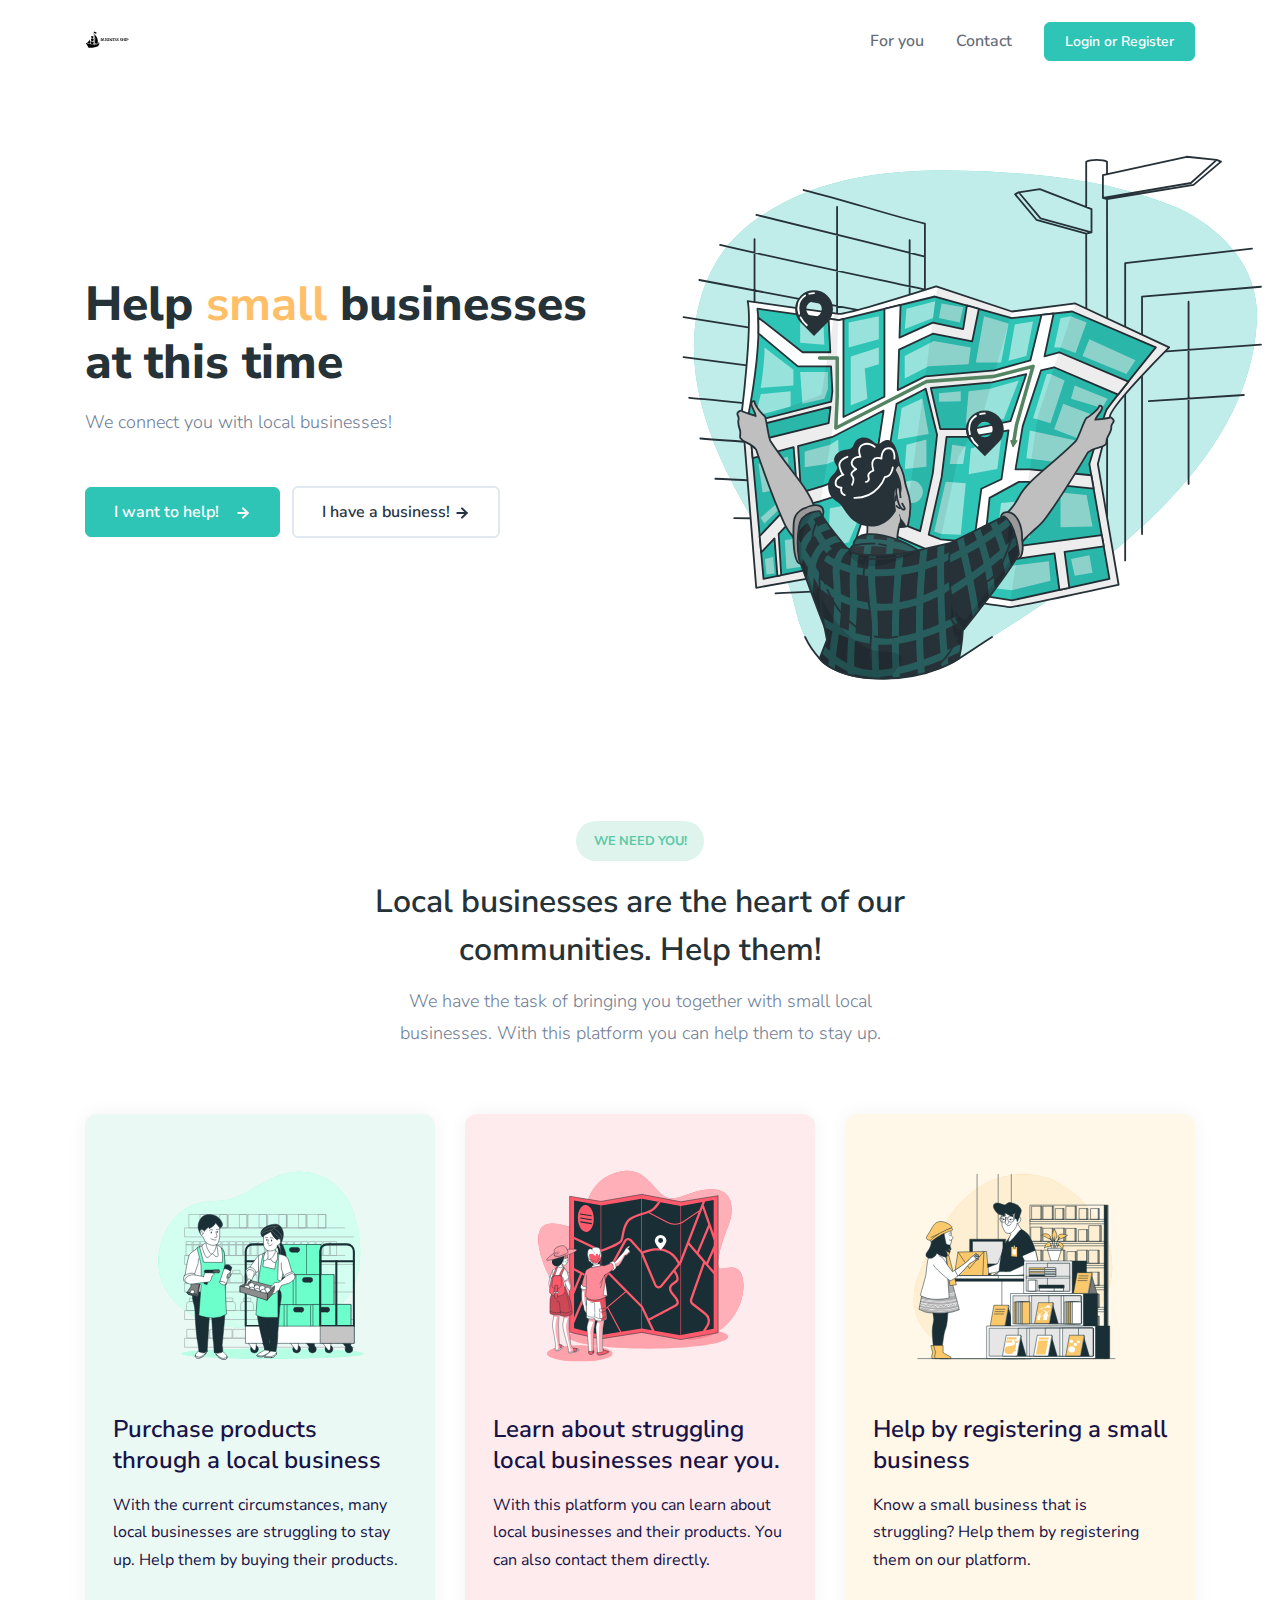
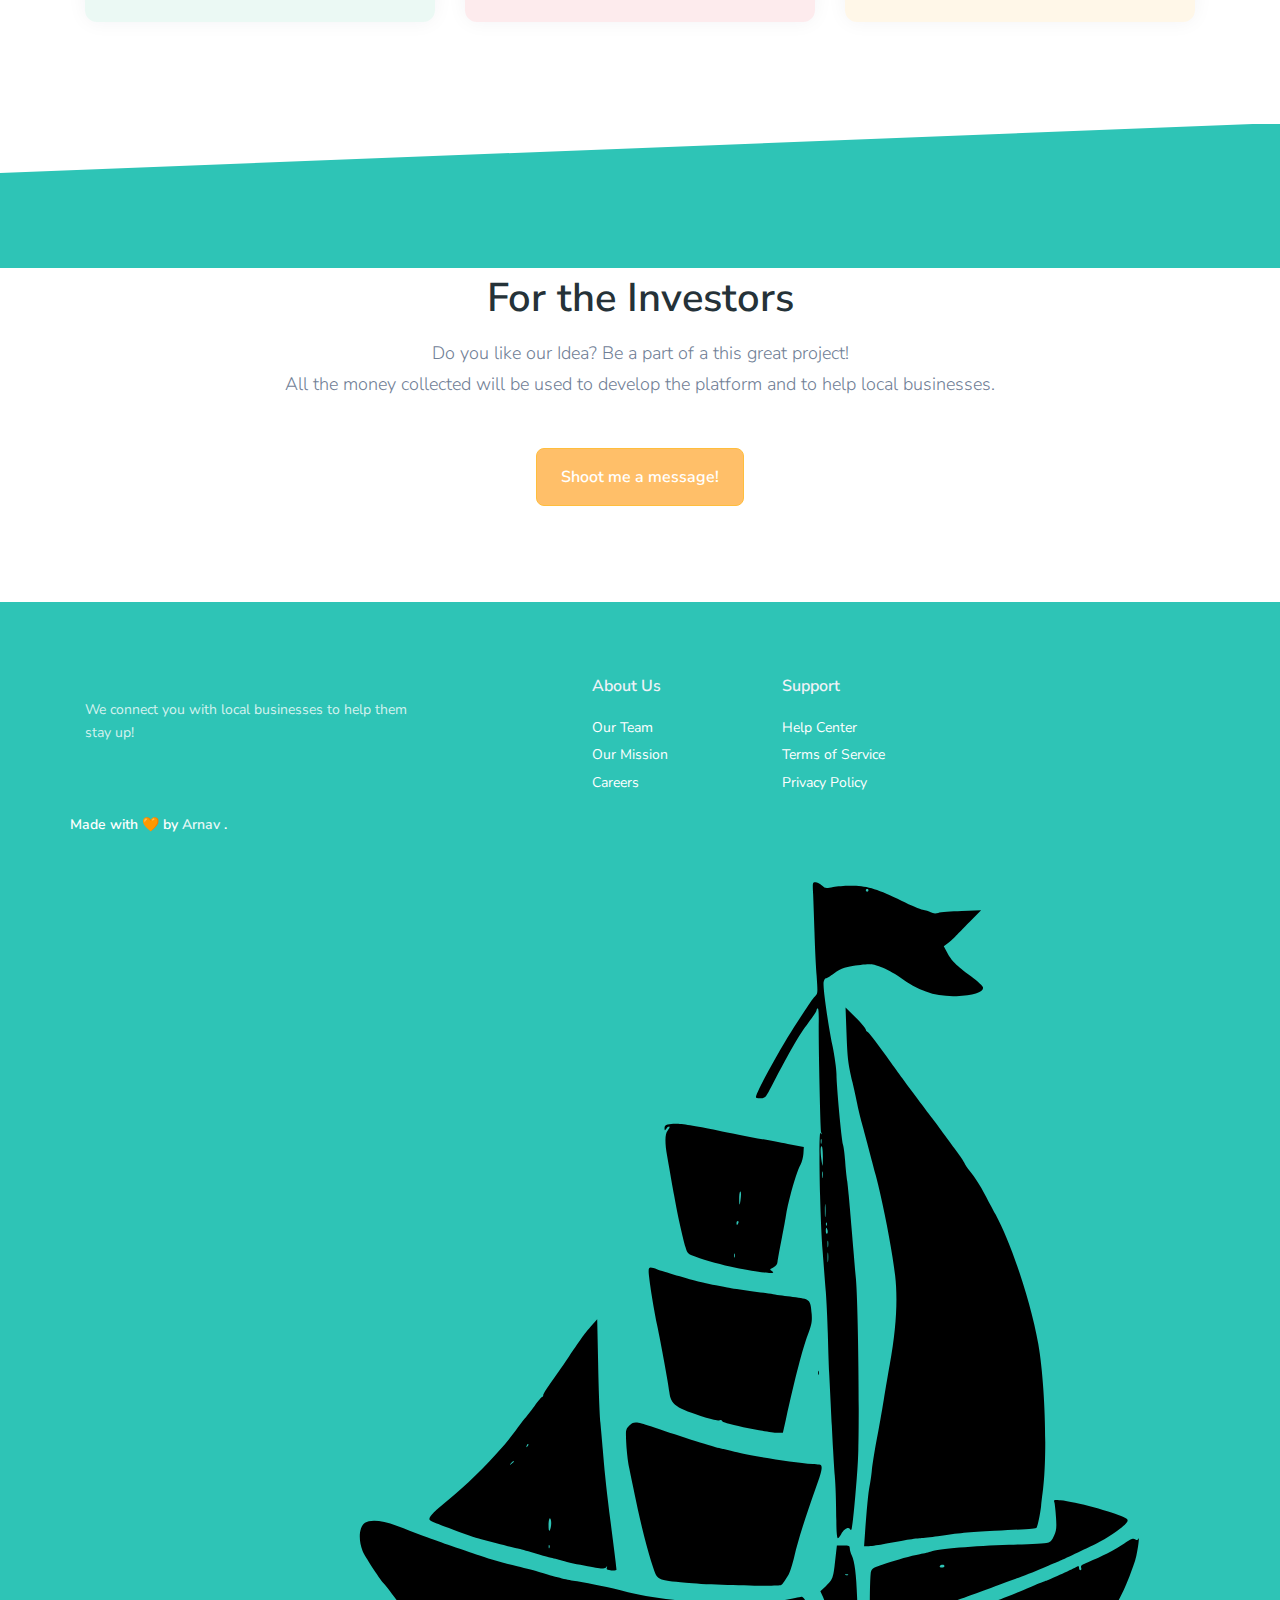
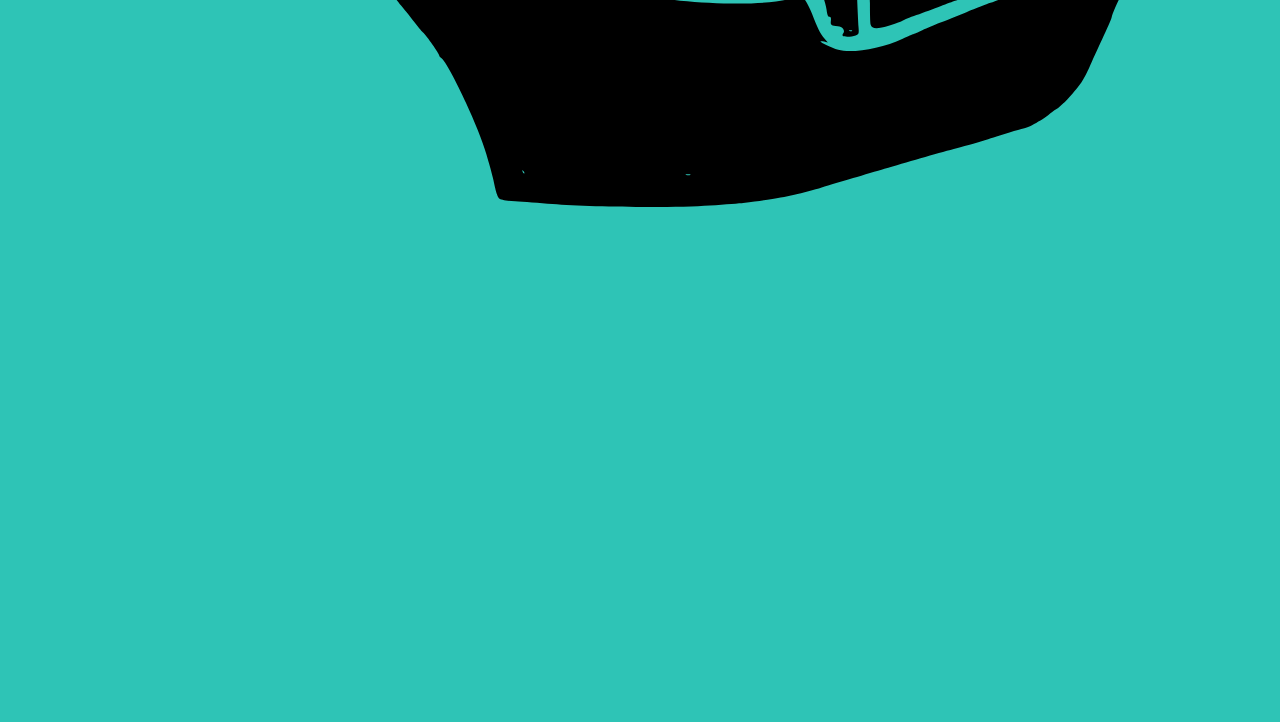
==== index.html @ 2a67b5a5 "added code" ====
<!DOCTYPE html>
<html lang="en">
  <head>
    <meta charset="utf-8">
    <meta name="viewport" content="width=device-width, initial-scale=1, shrink-to-fit=no">
    <title>Business Ship - Help Small businesses
    </title>
    <meta name="Description" content="Many businesses cannot open at the moment or have been affected in some way, but with your help we can help them to continue operating." />
    <!--   -->
    
    <link rel="stylesheet" href="assets/libs/@fortawesome/fontawesome-free/css/minify.css">
    <!-- CSS -->
    <link rel="stylesheet" href="assets/css/style.css" id="stylesheet">
    <style>
      @keyframes hidePreloader {
        0% {
          width: 100%;
          height: 100%;
        }
        100% {
          width: 0;
          height: 0;
        }
      }
      body>div.preloader {
        position: fixed;
        background: white;
        width: 100%;
        height: 100%;
        z-index: 1071;
        opacity: 0;
        transition: opacity .5s ease;
        overflow: hidden;
        pointer-events: none;
        display: flex;
        align-items: center;
        justify-content: center;
      }
      body:not(.loaded)>div.preloader {
        opacity: 1;
      }
      body:not(.loaded) {
        overflow: hidden;
      }
      body.loaded>div.preloader {
        animation: hidePreloader .5s linear .5s forwards;
      }
    </style>
    <script>
      window.addEventListener("load", function() {
        setTimeout(function() {
          document.querySelector('body').classList.add('loaded');
        }
                   , 300);
      }
                             );
    </script>
  </head>
  <body>
    <!-- Preloader -->
    <div class="preloader">
      <div class="spinner-border text-primary" role="status">
        <span class="sr-only">Loading...
        </span>
      </div>
    </div>
    <div class="modal fade" tabindex="-1" role="dialog" id="modal-cookies" data-backdrop="false" aria-labelledby="modal-cookies" aria-hidden="true">
      <div class="modal-dialog modal-dialog-aside left-4 right-4 bottom-4">
      </div>
    </div>
    <!-- Navbar -->
    <nav class="navbar navbar-expand-lg navbar-light bg-white">
      <div class="container">
        <!-- Brand -->
        <a class="navbar-brand" href="/">
          <img alt="Image placeholder" src="assets/img/brand/BusinessShip-nobg.svg" id="navbar-logo width="50000" height="60000"">
        </a>
        <!-- Toggler -->
        <button class="navbar-toggler" type="button" data-toggle="collapse" data-target="#navbarCollapse" aria-controls="navbarCollapse" aria-expanded="false" aria-label="Toggle navigation">
          <span class="navbar-toggler-icon">
          </span>
        </button>
        <!-- Collapse -->
        <div class="collapse navbar-collapse" id="navbarCollapse">
          <ul class="navbar-nav mt-4 mt-lg-0 ml-auto">
            <li class="nav-item ">
              
            </li>
            <li class="nav-item dropdown dropdown-animate" data-toggle="hover">
              <a class="nav-link" href="#" role="button" data-toggle="dropdown"
                 aria-haspopup="true" aria-expanded="false">For you
              </a>
              <div class="dropdown-menu dropdown-menu-single">
                <a href="#ajudar" class="dropdown-item">Client
                </a>
                <a href="register.html" class="dropdown-item">Entrepreneur
                </a>
                <div class="dropdown-divider">
                </div>
                <a href="mailto:arnvgl@pm.me" class="dropdown-item">Enterprises
                </a>
              </div>
            </li>
            <li class="nav-item ">
              <a class="nav-link" href="mailto:arnvgl@pm.me">Contact
              </a>
            </li>
          </ul>
          <!-- Button -->
          <a class="navbar-btn btn btn-sm btn-primary d-none d-lg-inline-block ml-3" href="register.html">
            Login or Register
          </a>
          <!-- Mobile button -->
          <div class="d-lg-none text-center">
            <a href="register.html" class="btn btn-block btn-sm btn-warning">Login or Register
            </a>
          </div>
        </div>
      </div>
    </nav>
    <!-- Main content -->
    <section class="slice-main py-main">
      <div class="container">
        <div class="row row-grid align-items-center">
          <div class="col-12 col-md-5 col-lg-6 order-md-2">
            <!-- Image -->
            <figure class="w-100">
              <img alt="Image placeholder" src="assets/img/svg/illustrations/main-illustration.svg" class="img-fluid mw-md-120">
            </figure>
          </div>
          <div class="col-12 col-md-7 col-lg-6 order-md-1 pr-md-5">
            <!-- Heading -->
            <h1 class="display-4 text-center text-md-left mb-3">Help <strong class="text-primary">small
            </strong> businesses at this time 
             
            </h1>
            <!-- Text -->
            <p class="lead text-center text-md-left text-muted">We connect you with local businesses!            </p>
            <!-- Buttons -->
            <div class="text-center text-md-left mt-5">
              <a href="#help" class="btn btn-primary btn-icon">
                <span class="btn-inner--text">I want to help!
                </span>
                <span class="btn-inner--icon">
                  <i data-feather="arrow-right">
                  </i>
                </span>
              </a>
              <a href="register.html" class="btn btn-neutral btn-icon d-none d-lg-inline-block">I have a business!
                <span class="btn-inner--icon">
                  <i data-feather="arrow-right">
                  </i>
                </span>
              </a>
            </div>
          </div>
        </div>
      </div>
    </section>
    <section class="slice slice-main pb-footer" id="ajuda">
      <section class="slice slice-lg pt-lg-inter pb-0 pb-lg-6">
        <div class="container">
          <!-- Title -->
          <!-- Section title -->
          <div class="row mb-5 justify-content-center text-center">
            <div class="col-lg-6">
              <span class="badge badge-soft-success badge-pill badge-lg">
                WE NEED YOU!
              </span>
              <h2 class=" mt-4">Local businesses are the heart of our communities. Help them!
              </h2>
              <div class="mt-2">
                <p class="lead lh-180">We have the task of bringing you together with small local businesses. With this platform you can help them to stay up.
                </p>
              </div>
            </div>
          </div>
          <!-- Card -->
          <div class="row mt-5">
            <div class="col-md-4">
              <div class="card border-0 bg-soft-danger">
                <div class="card-body pb-5">
                  <div class="pt-4 pb-5">
                    <img src="assets/img/svg/illustrations/explica1.svg" class="img-fluid img-center" style="height: 200px;" alt="Illustration" />
                  </div>
                  <h5 class="h4 lh-130 text-dark mb-3">Purchase products through a local business
                  </h5>
                  <p class="text-dark opacity-6 mb-0">With the current circumstances, many local businesses are struggling to stay up. Help them by buying their products.
                  </p>
                </div>
              </div>
            </div>
            <div class="col-md-4">
              <div class="card border-0 bg-soft-success">
                <div class="card-body pb-5">
                  <div class="pt-4 pb-5">
                    <img src="assets/img/svg/illustrations/explica2.svg" class="img-fluid img-center" style="height: 200px;" alt="Illustration" />
                  </div>
                  <h5 class="h4 lh-130 text-dark mb-3">Learn about struggling local businesses near you.
                  </h5>
                  <p class="text-dark opacity-6 mb-0">With this platform you can learn about local businesses and their products. You can also contact them directly.
                  </p>
                </div>
              </div>
            </div>
            <div class="col-md-4">
              <div class="card border-0 bg-soft-warning">
                <div class="card-body pb-5">
                  <div class="pt-4 pb-5">
                    <img src="assets/img/svg/illustrations/explica3.svg" class="img-fluid img-center" style="height: 200px;" alt="Illustration" />
                  </div>
                  <h5 class="h4 lh-130 text-dark mb-3">Help by registering a small business
                  </h5>
                  <p class="text-dark opacity-6 mb-0">Know a small business that is struggling? Help them by registering them on our platform.
                  </p>
                </div>
              </div>
            </div>
          </div>
        </div>
      </section>
      <section class="slice slice-lg bg-section-dark pt-5 pt-lg-8" id="ajudar">
        <!-- SVG separator -->
        <div class="shape-container shape-line shape-position-top shape-orientation-inverse">
          <svg width="2560px" height="100px" xmlns="http://www.w3.org/2000/svg" xmlns:xlink="http://www.w3.org/1999/xlink" preserveAspectRatio="none" x="0px" y="0px" viewBox="0 0 2560 100" style="enable-background:new 0 0 2560 100;" xml:space="preserve" class="">
            <polygon points="2560 0 2560 100 0 100">
            </polygon>
          </svg>
        </div>
        <!-- Container -->
        

      <section class="slice slice-cad">
        <div class="container text-center">
          <div class="row justify-content-center mt-4">
            <div class="col-lg-8">
              <!-- Title -->
              <h2 class="h1 strong-600">
                For the Investors
              </h2>
              <!-- Text -->
              <p class="lead text-muted">
                Do you like our Idea? Be a part of a this great project! 
                <br>All the money collected will be used to develop the platform and to help local businesses.
              </p>
              <!-- Buttons -->
              <div class="mt-5">
                <a href="mailto:arnvgl@pm.me" class="btn btn-lg btn-warning px-4">
                  Shoot me a message!
                </a>
              </div>
            </div>
          </div>
        </div>
      </section>
      <footer class="position-relative" id="footer-main">
        <div class="footer footer-dark bg-dark">
          <!-- SVG shape -->
          
          <!-- Footer -->
        <div class="container pt-4">
          <div class="row">
            <div class="col-lg-4 mb-5 mb-lg-0">
              <!-- Theme's logo -->
              
              <!-- Somos -->
              <p class="mt-4 text-sm opacity-8 pr-lg-4">We connect you with local businesses to help them stay up!
              </p>                     
            </div>
            <div class="col-lg-2 col-6 col-sm-4 ml-lg-auto mb-5 mb-lg-0">
              <h6 class="heading mb-3">About Us
              </h6>
              <ul class="list-unstyled">
                <li>
                  <a href="#">Our Team
                  </a>
                </li>
                <li>
                  <a href="#">Our Mission
                  </a>
                </li>
                <li>
                  <a href="mailto:arnvgl@pm.me">Careers
                  </a>
                </li>
              </ul>
            </div>
            <div class="col-lg-2 col-6 col-sm-4 mb-5 mb-lg-0">
              <h6 class="heading mb-3">Support
              </h6>
              <ul class="list-unstyled text-small">
                <li>
                  <a href="#">Help Center
                  </a>
                </li>
                <li>
                  <a href="#">Terms of Service
                  </a>
                </li>
                <li>
                  <a href="#">Privacy Policy
                  </a>
                </li>
              </ul>
          </div>
          <hr class="divider divider-fade divider-dark my-footer">
          <div class="row align-items-center justify-content-md-between pb-4">
            <div class="col-md-6">
              <div class="copyright text-sm font-weight-bold text-center text-md-left">
                Made with 🧡  by
                <a href="https://www.arnavgoel.xyz" class="font-weight-bold" target="_blank">Arnav
                </a>.

                <a href="register.html">
                  <img alt="Image placeholder" src="assets/img/brand/logo (1).svg" id="footer-logo">
                </a>
              </div>
            </div>
            
          </div>
        </div>
      </div>
    </footer>
      <!-- Core JS  -->
      <script src="assets/libs/jquery/dist/jquery.min.js">
      </script>
      <script src="assets/libs/bootstrap/dist/js/bootstrap.bundle.min.js">
      </script>
      <script src="assets/libs/svg-injector/dist/svg-injector.min.js">
      </script>
      <script src="assets/libs/feather-icons/dist/feather.min.js">
      </script>
      <!-- Quick JS -->
      <script src="assets/js/businessship.js">
      </script>
      <!-- Feather Icons -->
      <script>
        feather.replace({
          'width': '1em',
          'height': '1em'
        }
                       )
      </script>
 
      </body>
    </html>
---- assets/css/style.css ----
@charset "UTF-8";
@import "https://fonts.googleapis.com/css?family=Nunito+Sans:400,400i,600,700,800&display=swap";
:root{--blue:#008aff;--indigo:#6e00ff;--purple:#510fa8;--pink:#f074ad;--red:#f25767;--orange:#ffbe3d;--yellow:#ffc431;--green:#5cc9a7;--teal:#50b5ff;--cyan:#4bd6e5;--white:#fff;--gray:#718096;--gray-dark:#2d3748;--primary:#008aff;--secondary:#eff2f7;--success:#5cc9a7;--info:#50b5ff;--warning:#ffbe3d;--danger:#f25767;--light:#eff2f7;--dark:#171347;--neutral:#fff;--white:#fff;--breakpoint-xs:0;--breakpoint-sm:576px;--breakpoint-md:768px;--breakpoint-lg:992px;--breakpoint-xl:1200px;--font-family-sans-serif:-apple-system,BlinkMacSystemFont,'Segoe UI',Roboto,'Helvetica Neue',Arial,'Noto Sans',sans-serif,'Apple Color Emoji','Segoe UI Emoji','Segoe UI Symbol','Noto Color Emoji';--font-family-monospace:SFMono-Regular,Menlo,Monaco,Consolas,'Liberation Mono','Courier New',monospace}
*,::before,::after{box-sizing:border-box}
html{font-family:sans-serif;line-height:1.15;-webkit-text-size-adjust:100%;-webkit-tap-highlight-color:rgba(31,45,61,0)}
article,aside,figcaption,figure,footer,header,hgroup,main,nav,section{display:block}
body{font-family:'Nunito Sans',sans-serif;font-size:1rem;font-weight:400;line-height:1.7;margin:0;text-align:left;color:#718096;background-color:#fff}
[tabindex='-1']:focus:not(:focus-visible){outline:0!important}
hr{overflow:visible;box-sizing:content-box;height:0}
h1,h2,h3,h4,h5,h6{margin-top:0;margin-bottom:.66667rem}
p{margin-top:0;margin-bottom:1rem}
abbr[title],abbr[data-original-title]{cursor:help;text-decoration:underline;text-decoration:underline dotted;border-bottom:0;-webkit-text-decoration:underline dotted;-webkit-text-decoration-skip-ink:none;text-decoration-skip-ink:none}
address{font-style:normal;line-height:inherit;margin-bottom:1rem}
ol,ul,dl{margin-top:0;margin-bottom:1rem}
ol ol,ul ul,ol ul,ul ol{margin-bottom:0}
dt{font-weight:600}
dd{margin-bottom:.5rem;margin-left:0}
blockquote{margin:0 0 1rem}
b,strong{font-weight:700}
small{font-size:80%}
sub,sup{font-size:75%;line-height:0;position:relative;vertical-align:baseline}
sub{bottom:-.25em}
sup{top:-.5em}
a{text-decoration:none;color:#008aff;background-color:transparent}
a:hover{text-decoration:none;color:#0061b3}
a:not([href]){text-decoration:none;color:inherit}
a:not([href]):hover{text-decoration:none;color:inherit}
pre,code,kbd,samp{font-family:SFMono-Regular,Menlo,Monaco,Consolas,'Liberation Mono','Courier New',monospace;font-size:1em}
pre{overflow:auto;margin-top:0;margin-bottom:1rem}
figure{margin:0 0 1rem}
img{vertical-align:middle;border-style:none}
svg{overflow:hidden;vertical-align:middle}
table{border-collapse:collapse}
caption{padding-top:1rem;padding-bottom:1rem;caption-side:bottom;text-align:left;color:#718096}
th{text-align:inherit}
label{display:inline-block;margin-bottom:.5rem}
button{border-radius:0}
button:focus{outline:1px dotted;outline:5px auto -webkit-focus-ring-color}
input,button,select,optgroup,textarea{font-family:inherit;font-size:inherit;line-height:inherit;margin:0}
button,input{overflow:visible}
button,select{text-transform:none}
select{word-wrap:normal}
button,[type='button'],[type='reset'],[type='submit']{-webkit-appearance:button}
button:not(:disabled),[type='button']:not(:disabled),[type='reset']:not(:disabled),[type='submit']:not(:disabled){cursor:pointer}
button::-moz-focus-inner,[type='button']::-moz-focus-inner,[type='reset']::-moz-focus-inner,[type='submit']::-moz-focus-inner{padding:0;border-style:none}
input[type='radio'],input[type='checkbox']{box-sizing:border-box;padding:0}
input[type='date'],input[type='time'],input[type='datetime-local'],input[type='month']{-webkit-appearance:listbox}
textarea{overflow:auto;resize:vertical}
fieldset{min-width:0;margin:0;padding:0;border:0}
legend{font-size:1.5rem;line-height:inherit;display:block;width:100%;max-width:100%;margin-bottom:.5rem;padding:0;white-space:normal;color:inherit}
@media (max-width: 1200px) {
legend{font-size:calc(1.275rem + .3vw)}
}
progress{vertical-align:baseline}
[type='number']::-webkit-inner-spin-button,[type='number']::-webkit-outer-spin-button{height:auto}
[type='search']{outline-offset:-2px;-webkit-appearance:none}
[type='search']::-webkit-search-decoration{-webkit-appearance:none}
::-webkit-file-upload-button{font:inherit;-webkit-appearance:button}
output{display:inline-block}
summary{display:list-item;cursor:pointer}
template{display:none}
[hidden]{display:none!important}
h1,h2,h3,h4,h5,h6,.h1,.h2,.h3,.h4,.h5,.h6{font-family:inherit;font-weight:600;line-height:1.5;margin-bottom:.66667rem;color:#253238}
h1,.h1{font-size:2.5rem}
@media (max-width: 1200px) {
h1,.h1{font-size:calc(1.375rem + 1.5vw)}
}
h2,.h2{font-size:2rem}
@media (max-width: 1200px) {
h2,.h2{font-size:calc(1.325rem + .9vw)}
}
h3,.h3{font-size:1.75rem}
@media (max-width: 1200px) {
h3,.h3{font-size:calc(1.3rem + .6vw)}
}
h4,.h4{font-size:1.5rem}
@media (max-width: 1200px) {
h4,.h4{font-size:calc(1.275rem + .3vw)}
}
h5,.h5{font-size:1.25rem}
h6,.h6{font-size:1rem}
.lead{font-size:1.125rem;font-weight:300}
.display-1{font-size:6rem;font-weight:700;line-height:1.3}
@media (max-width: 1200px) {
.display-1{font-size:calc(1.725rem + 5.7vw)}
}
.display-2{font-size:5rem;font-weight:700;line-height:1.3}
@media (max-width: 1200px) {
.display-2{font-size:calc(1.625rem + 4.5vw)}
}
.display-3{font-size:4rem;font-weight:700;line-height:1.3}
@media (max-width: 1200px) {
.display-3{font-size:calc(1.525rem + 3.3vw)}
}
.display-4{font-size:3rem;font-weight:800;line-height:1.2}
@media (max-width: 1200px) {
.display-4{font-size:calc(1.425rem + 2.1vw)}
}
hr{margin-top:2rem;margin-bottom:2rem;border:0;border-top:1px solid #e2e8f0}
small,.small{font-size:80%;font-weight:400}
mark,.mark{padding:.2em;background-color:#fcf8e3}
.list-unstyled{padding-left:0;list-style:none}
.list-inline{padding-left:0;list-style:none}
.list-inline-item{display:inline-block}
.list-inline-item:not(:last-child){margin-right:.5rem}
.initialism{font-size:90%;text-transform:uppercase}
.blockquote{font-size:1.25rem;margin-bottom:1rem}
.blockquote-footer{font-size:80%;display:block;color:#718096}
.blockquote-footer::before{content:'\2014\00A0'}
.img-fluid{max-width:100%;height:auto}
.img-fluid-rounded-shadow{width:250px;height:250px}
.img-thumbnail{max-width:100%;height:auto;padding:.25rem;border:1px solid #e2e8f0;border-radius:.375rem;background-color:#fff;box-shadow:0 1px 2px rgba(31,45,61,.075)}
.figure{display:inline-block}
.figure-img{line-height:1;margin-bottom:.5rem}
.figure-caption{font-size:90%;color:#718096}
code{font-size:87.5%;word-wrap:break-word;color:#f074ad}
a > code{color:inherit}
kbd{font-size:87.5%;padding:.2rem .4rem;color:#fff;border-radius:.2rem;background-color:#273444;box-shadow:inset 0 -.1rem 0 rgba(31,45,61,.25)}
kbd kbd{font-size:100%;font-weight:600;padding:0;box-shadow:none}
pre{font-size:87.5%;display:block;color:#273444}
pre code{font-size:inherit;word-break:normal;color:inherit}
.pre-scrollable{overflow-y:scroll;max-height:340px}
.container{width:100%;margin-right:auto;margin-left:auto;padding-right:15px;padding-left:15px}
@media (min-width: 576px) {
.container{max-width:540px}
}
@media (min-width: 768px) {
.container{max-width:720px}
}
@media (min-width: 992px) {
.container{max-width:960px}
}
@media (min-width: 1200px) {
.container{max-width:1140px}
}
.container-fluid,.container-sm,.container-md,.container-lg,.container-xl{width:100%;margin-right:auto;margin-left:auto;padding-right:15px;padding-left:15px}
@media (min-width: 576px) {
.container,.container-sm{max-width:540px}
}
@media (min-width: 768px) {
.container,.container-sm,.container-md{max-width:720px}
}
@media (min-width: 992px) {
.container,.container-sm,.container-md,.container-lg{max-width:960px}
}
@media (min-width: 1200px) {
.container,.container-sm,.container-md,.container-lg,.container-xl{max-width:1140px}
}
.row{display:flex;margin-right:-15px;margin-left:-15px;flex-wrap:wrap}
.no-gutters{margin-right:0;margin-left:0}
.no-gutters > .col,.no-gutters > [class*='col-']{padding-right:0;padding-left:0}
.col-1,.col-2,.col-3,.col-4,.col-5,.col-6,.col-7,.col-8,.col-9,.col-10,.col-11,.col-12,.col,.col-auto,.col-sm-1,.col-sm-2,.col-sm-3,.col-sm-4,.col-sm-5,.col-sm-6,.col-sm-7,.col-sm-8,.col-sm-9,.col-sm-10,.col-sm-11,.col-sm-12,.col-sm,.col-sm-auto,.col-md-1,.col-md-2,.col-md-3,.col-md-4,.col-md-5,.col-md-6,.col-md-7,.col-md-8,.col-md-9,.col-md-10,.col-md-11,.col-md-12,.col-md,.col-md-auto,.col-lg-1,.col-lg-2,.col-lg-3,.col-lg-4,.col-lg-5,.col-lg-6,.col-lg-7,.col-lg-8,.col-lg-9,.col-lg-10,.col-lg-11,.col-lg-12,.col-lg,.col-lg-auto,.col-xl-1,.col-xl-2,.col-xl-3,.col-xl-4,.col-xl-5,.col-xl-6,.col-xl-7,.col-xl-8,.col-xl-9,.col-xl-10,.col-xl-11,.col-xl-12,.col-xl,.col-xl-auto{position:relative;width:100%;padding-right:15px;padding-left:15px}
.col{max-width:100%;flex-basis:0;flex-grow:1}
.row-cols-1 > *{max-width:100%;flex:0 0 100%}
.row-cols-2 > *{max-width:50%;flex:0 0 50%}
.row-cols-3 > *{max-width:33.33333%;flex:0 0 33.33333%}
.row-cols-4 > *{max-width:25%;flex:0 0 25%}
.row-cols-5 > *{max-width:20%;flex:0 0 20%}
.row-cols-6 > *{max-width:16.66667%;flex:0 0 16.66667%}
.col-auto{width:auto;max-width:100%;flex:0 0 auto}
.col-1{max-width:8.33333%;flex:0 0 8.33333%}
.col-2{max-width:16.66667%;flex:0 0 16.66667%}
.col-3{max-width:25%;flex:0 0 25%}
.col-4{max-width:33.33333%;flex:0 0 33.33333%}
.col-5{max-width:41.66667%;flex:0 0 41.66667%}
.col-6{max-width:50%;flex:0 0 50%}
.col-7{max-width:58.33333%;flex:0 0 58.33333%}
.col-8{max-width:66.66667%;flex:0 0 66.66667%}
.col-9{max-width:75%;flex:0 0 75%}
.col-10{max-width:83.33333%;flex:0 0 83.33333%}
.col-11{max-width:91.66667%;flex:0 0 91.66667%}
.col-12{max-width:100%;flex:0 0 100%}
.order-first{order:-1}
.order-last{order:13}
.order-0{order:0}
.order-1{order:1}
.order-2{order:2}
.order-3{order:3}
.order-4{order:4}
.order-5{order:5}
.order-6{order:6}
.order-7{order:7}
.order-8{order:8}
.order-9{order:9}
.order-10{order:10}
.order-11{order:11}
.order-12{order:12}
.offset-1{margin-left:8.33333%}
.offset-2{margin-left:16.66667%}
.offset-3{margin-left:25%}
.offset-4{margin-left:33.33333%}
.offset-5{margin-left:41.66667%}
.offset-6{margin-left:50%}
.offset-7{margin-left:58.33333%}
.offset-8{margin-left:66.66667%}
.offset-9{margin-left:75%}
.offset-10{margin-left:83.33333%}
.offset-11{margin-left:91.66667%}
@media (min-width: 576px) {
.col-sm{max-width:100%;flex-basis:0;flex-grow:1}
.row-cols-sm-1 > *{max-width:100%;flex:0 0 100%}
.row-cols-sm-2 > *{max-width:50%;flex:0 0 50%}
.row-cols-sm-3 > *{max-width:33.33333%;flex:0 0 33.33333%}
.row-cols-sm-4 > *{max-width:25%;flex:0 0 25%}
.row-cols-sm-5 > *{max-width:20%;flex:0 0 20%}
.row-cols-sm-6 > *{max-width:16.66667%;flex:0 0 16.66667%}
.col-sm-auto{width:auto;max-width:100%;flex:0 0 auto}
.col-sm-1{max-width:8.33333%;flex:0 0 8.33333%}
.col-sm-2{max-width:16.66667%;flex:0 0 16.66667%}
.col-sm-3{max-width:25%;flex:0 0 25%}
.col-sm-4{max-width:33.33333%;flex:0 0 33.33333%}
.col-sm-5{max-width:41.66667%;flex:0 0 41.66667%}
.col-sm-6{max-width:50%;flex:0 0 50%}
.col-sm-7{max-width:58.33333%;flex:0 0 58.33333%}
.col-sm-8{max-width:66.66667%;flex:0 0 66.66667%}
.col-sm-9{max-width:75%;flex:0 0 75%}
.col-sm-10{max-width:83.33333%;flex:0 0 83.33333%}
.col-sm-11{max-width:91.66667%;flex:0 0 91.66667%}
.col-sm-12{max-width:100%;flex:0 0 100%}
.order-sm-first{order:-1}
.order-sm-last{order:13}
.order-sm-0{order:0}
.order-sm-1{order:1}
.order-sm-2{order:2}
.order-sm-3{order:3}
.order-sm-4{order:4}
.order-sm-5{order:5}
.order-sm-6{order:6}
.order-sm-7{order:7}
.order-sm-8{order:8}
.order-sm-9{order:9}
.order-sm-10{order:10}
.order-sm-11{order:11}
.order-sm-12{order:12}
.offset-sm-0{margin-left:0}
.offset-sm-1{margin-left:8.33333%}
.offset-sm-2{margin-left:16.66667%}
.offset-sm-3{margin-left:25%}
.offset-sm-4{margin-left:33.33333%}
.offset-sm-5{margin-left:41.66667%}
.offset-sm-6{margin-left:50%}
.offset-sm-7{margin-left:58.33333%}
.offset-sm-8{margin-left:66.66667%}
.offset-sm-9{margin-left:75%}
.offset-sm-10{margin-left:83.33333%}
.offset-sm-11{margin-left:91.66667%}
}
@media (min-width: 768px) {
.col-md{max-width:100%;flex-basis:0;flex-grow:1}
.row-cols-md-1 > *{max-width:100%;flex:0 0 100%}
.row-cols-md-2 > *{max-width:50%;flex:0 0 50%}
.row-cols-md-3 > *{max-width:33.33333%;flex:0 0 33.33333%}
.row-cols-md-4 > *{max-width:25%;flex:0 0 25%}
.row-cols-md-5 > *{max-width:20%;flex:0 0 20%}
.row-cols-md-6 > *{max-width:16.66667%;flex:0 0 16.66667%}
.col-md-auto{width:auto;max-width:100%;flex:0 0 auto}
.col-md-1{max-width:8.33333%;flex:0 0 8.33333%}
.col-md-2{max-width:16.66667%;flex:0 0 16.66667%}
.col-md-3{max-width:25%;flex:0 0 25%}
.col-md-4{max-width:33.33333%;flex:0 0 33.33333%}
.col-md-5{max-width:41.66667%;flex:0 0 41.66667%}
.col-md-6{max-width:50%;flex:0 0 50%}
.col-md-7{max-width:58.33333%;flex:0 0 58.33333%}
.col-md-8{max-width:66.66667%;flex:0 0 66.66667%}
.col-md-9{max-width:75%;flex:0 0 75%}
.col-md-10{max-width:83.33333%;flex:0 0 83.33333%}
.col-md-11{max-width:91.66667%;flex:0 0 91.66667%}
.col-md-12{max-width:100%;flex:0 0 100%}
.order-md-first{order:-1}
.order-md-last{order:13}
.order-md-0{order:0}
.order-md-1{order:1}
.order-md-2{order:2}
.order-md-3{order:3}
.order-md-4{order:4}
.order-md-5{order:5}
.order-md-6{order:6}
.order-md-7{order:7}
.order-md-8{order:8}
.order-md-9{order:9}
.order-md-10{order:10}
.order-md-11{order:11}
.order-md-12{order:12}
.offset-md-0{margin-left:0}
.offset-md-1{margin-left:8.33333%}
.offset-md-2{margin-left:16.66667%}
.offset-md-3{margin-left:25%}
.offset-md-4{margin-left:33.33333%}
.offset-md-5{margin-left:41.66667%}
.offset-md-6{margin-left:50%}
.offset-md-7{margin-left:58.33333%}
.offset-md-8{margin-left:66.66667%}
.offset-md-9{margin-left:75%}
.offset-md-10{margin-left:83.33333%}
.offset-md-11{margin-left:91.66667%}
}
@media (min-width: 992px) {
.col-lg{max-width:100%;flex-basis:0;flex-grow:1}
.row-cols-lg-1 > *{max-width:100%;flex:0 0 100%}
.row-cols-lg-2 > *{max-width:50%;flex:0 0 50%}
.row-cols-lg-3 > *{max-width:33.33333%;flex:0 0 33.33333%}
.row-cols-lg-4 > *{max-width:25%;flex:0 0 25%}
.row-cols-lg-5 > *{max-width:20%;flex:0 0 20%}
.row-cols-lg-6 > *{max-width:16.66667%;flex:0 0 16.66667%}
.col-lg-auto{width:auto;max-width:100%;flex:0 0 auto}
.col-lg-1{max-width:8.33333%;flex:0 0 8.33333%}
.col-lg-2{max-width:16.66667%;flex:0 0 16.66667%}
.col-lg-3{max-width:25%;flex:0 0 25%}
.col-lg-4{max-width:33.33333%;flex:0 0 33.33333%}
.col-lg-5{max-width:41.66667%;flex:0 0 41.66667%}
.col-lg-6{max-width:50%;flex:0 0 50%}
.col-lg-7{max-width:58.33333%;flex:0 0 58.33333%}
.col-lg-8{max-width:66.66667%;flex:0 0 66.66667%}
.col-lg-9{max-width:75%;flex:0 0 75%}
.col-lg-10{max-width:83.33333%;flex:0 0 83.33333%}
.col-lg-11{max-width:91.66667%;flex:0 0 91.66667%}
.col-lg-12{max-width:100%;flex:0 0 100%}
.order-lg-first{order:-1}
.order-lg-last{order:13}
.order-lg-0{order:0}
.order-lg-1{order:1}
.order-lg-2{order:2}
.order-lg-3{order:3}
.order-lg-4{order:4}
.order-lg-5{order:5}
.order-lg-6{order:6}
.order-lg-7{order:7}
.order-lg-8{order:8}
.order-lg-9{order:9}
.order-lg-10{order:10}
.order-lg-11{order:11}
.order-lg-12{order:12}
.offset-lg-0{margin-left:0}
.offset-lg-1{margin-left:8.33333%}
.offset-lg-2{margin-left:16.66667%}
.offset-lg-3{margin-left:25%}
.offset-lg-4{margin-left:33.33333%}
.offset-lg-5{margin-left:41.66667%}
.offset-lg-6{margin-left:50%}
.offset-lg-7{margin-left:58.33333%}
.offset-lg-8{margin-left:66.66667%}
.offset-lg-9{margin-left:75%}
.offset-lg-10{margin-left:83.33333%}
.offset-lg-11{margin-left:91.66667%}
}
@media (min-width: 1200px) {
.col-xl{max-width:100%;flex-basis:0;flex-grow:1}
.row-cols-xl-1 > *{max-width:100%;flex:0 0 100%}
.row-cols-xl-2 > *{max-width:50%;flex:0 0 50%}
.row-cols-xl-3 > *{max-width:33.33333%;flex:0 0 33.33333%}
.row-cols-xl-4 > *{max-width:25%;flex:0 0 25%}
.row-cols-xl-5 > *{max-width:20%;flex:0 0 20%}
.row-cols-xl-6 > *{max-width:16.66667%;flex:0 0 16.66667%}
.col-xl-auto{width:auto;max-width:100%;flex:0 0 auto}
.col-xl-1{max-width:8.33333%;flex:0 0 8.33333%}
.col-xl-2{max-width:16.66667%;flex:0 0 16.66667%}
.col-xl-3{max-width:25%;flex:0 0 25%}
.col-xl-4{max-width:33.33333%;flex:0 0 33.33333%}
.col-xl-5{max-width:41.66667%;flex:0 0 41.66667%}
.col-xl-6{max-width:50%;flex:0 0 50%}
.col-xl-7{max-width:58.33333%;flex:0 0 58.33333%}
.col-xl-8{max-width:66.66667%;flex:0 0 66.66667%}
.col-xl-9{max-width:75%;flex:0 0 75%}
.col-xl-10{max-width:83.33333%;flex:0 0 83.33333%}
.col-xl-11{max-width:91.66667%;flex:0 0 91.66667%}
.col-xl-12{max-width:100%;flex:0 0 100%}
.order-xl-first{order:-1}
.order-xl-last{order:13}
.order-xl-0{order:0}
.order-xl-1{order:1}
.order-xl-2{order:2}
.order-xl-3{order:3}
.order-xl-4{order:4}
.order-xl-5{order:5}
.order-xl-6{order:6}
.order-xl-7{order:7}
.order-xl-8{order:8}
.order-xl-9{order:9}
.order-xl-10{order:10}
.order-xl-11{order:11}
.order-xl-12{order:12}
.offset-xl-0{margin-left:0}
.offset-xl-1{margin-left:8.33333%}
.offset-xl-2{margin-left:16.66667%}
.offset-xl-3{margin-left:25%}
.offset-xl-4{margin-left:33.33333%}
.offset-xl-5{margin-left:41.66667%}
.offset-xl-6{margin-left:50%}
.offset-xl-7{margin-left:58.33333%}
.offset-xl-8{margin-left:66.66667%}
.offset-xl-9{margin-left:75%}
.offset-xl-10{margin-left:83.33333%}
.offset-xl-11{margin-left:91.66667%}
}
.table{width:100%;margin-bottom:1rem;color:#718096;background-color:transparent}
.table th,.table td{padding:1rem;vertical-align:top;border-top:1px solid #eff2f7}
.table thead th{vertical-align:bottom;border-bottom:2px solid #eff2f7}
.table tbody + tbody{border-top:2px solid #eff2f7}
.table-sm th,.table-sm td{padding:.5rem}
.table-bordered{border:1px solid #eff2f7}
.table-bordered th,.table-bordered td{border:1px solid #eff2f7}
.table-bordered thead th,.table-bordered thead td{border-bottom-width:2px}
.table-borderless th,.table-borderless td,.table-borderless thead th,.table-borderless tbody + tbody{border:0}
.table-striped tbody tr:nth-of-type(odd){background-color:rgba(250,251,254,.3)}
.table-hover tbody tr:hover{color:#718096;background-color:#fafbfe}
.table-primary,.table-primary > th,.table-primary > td{background-color:#b8deff}
.table-primary th,.table-primary td,.table-primary thead th,.table-primary tbody + tbody{border-color:#7ac2ff}
.table-hover .table-primary:hover{background-color:#9fd2ff}
.table-hover .table-primary:hover > td,.table-hover .table-primary:hover > th{background-color:#9fd2ff}
.table-secondary,.table-secondary > th,.table-secondary > td{background-color:#fbfbfd}
.table-secondary th,.table-secondary td,.table-secondary thead th,.table-secondary tbody + tbody{border-color:#f7f8fb}
.table-hover .table-secondary:hover{background-color:#eaeaf5}
.table-hover .table-secondary:hover > td,.table-hover .table-secondary:hover > th{background-color:#eaeaf5}
.table-success,.table-success > th,.table-success > td{background-color:#d1f0e6}
.table-success th,.table-success td,.table-success thead th,.table-success tbody + tbody{border-color:#aae3d1}
.table-hover .table-success:hover{background-color:#beeadc}
.table-hover .table-success:hover > td,.table-hover .table-success:hover > th{background-color:#beeadc}
.table-info,.table-info > th,.table-info > td{background-color:#ceeaff}
.table-info th,.table-info td,.table-info thead th,.table-info tbody + tbody{border-color:#a4d9ff}
.table-hover .table-info:hover{background-color:#b5dfff}
.table-hover .table-info:hover > td,.table-hover .table-info:hover > th{background-color:#b5dfff}
.table-warning,.table-warning > th,.table-warning > td{background-color:#ffedc9}
.table-warning th,.table-warning td,.table-warning thead th,.table-warning tbody + tbody{border-color:#ffdd9a}
.table-hover .table-warning:hover{background-color:#ffe5b0}
.table-hover .table-warning:hover > td,.table-hover .table-warning:hover > th{background-color:#ffe5b0}
.table-danger,.table-danger > th,.table-danger > td{background-color:#fbd0d4}
.table-danger th,.table-danger td,.table-danger thead th,.table-danger tbody + tbody{border-color:#f8a8b0}
.table-hover .table-danger:hover{background-color:#f9b9bf}
.table-hover .table-danger:hover > td,.table-hover .table-danger:hover > th{background-color:#f9b9bf}
.table-light,.table-light > th,.table-light > td{background-color:#fbfbfd}
.table-light th,.table-light td,.table-light thead th,.table-light tbody + tbody{border-color:#f7f8fb}
.table-hover .table-light:hover{background-color:#eaeaf5}
.table-hover .table-light:hover > td,.table-hover .table-light:hover > th{background-color:#eaeaf5}
.table-dark,.table-dark > th,.table-dark > td{background-color:#bebdcb}
.table-dark th,.table-dark td,.table-dark thead th,.table-dark tbody + tbody{border-color:#86849f}
.table-hover .table-dark:hover{background-color:#b0afc0}
.table-hover .table-dark:hover > td,.table-hover .table-dark:hover > th{background-color:#b0afc0}
.table-neutral,.table-neutral > th,.table-neutral > td{background-color:#fff}
.table-neutral th,.table-neutral td,.table-neutral thead th,.table-neutral tbody + tbody{border-color:#fff}
.table-hover .table-neutral:hover{background-color:#f2f2f2}
.table-hover .table-neutral:hover > td,.table-hover .table-neutral:hover > th{background-color:#f2f2f2}
.table-white,.table-white > th,.table-white > td{background-color:#fff}
.table-white th,.table-white td,.table-white thead th,.table-white tbody + tbody{border-color:#fff}
.table-hover .table-white:hover{background-color:#f2f2f2}
.table-hover .table-white:hover > td,.table-hover .table-white:hover > th{background-color:#f2f2f2}
.table-active,.table-active > th,.table-active > td{background-color:#fafbfe}
.table-hover .table-active:hover{background-color:#e5eafa}
.table-hover .table-active:hover > td,.table-hover .table-active:hover > th{background-color:#e5eafa}
.table .thead-dark th{color:#fff;border-color:#201b63;background-color:#171347}
.table .thead-light th{color:#4a5568;border-color:#eff2f7;background-color:transparent}
.table-dark{color:#fff;background-color:#171347}
.table-dark th,.table-dark td,.table-dark thead th{border-color:#201b63}
.table-dark.table-bordered{border:0}
.table-dark.table-striped tbody tr:nth-of-type(odd){background-color:rgba(255,255,255,.05)}
.table-dark.table-hover tbody tr:hover{color:#fff;background-color:rgba(255,255,255,.075)}
@media (max-width: 575.98px) {
.table-responsive-sm{display:block;overflow-x:auto;width:100%;-webkit-overflow-scrolling:touch}
.table-responsive-sm > .table-bordered{border:0}
}
@media (max-width: 767.98px) {
.table-responsive-md{display:block;overflow-x:auto;width:100%;-webkit-overflow-scrolling:touch}
.table-responsive-md > .table-bordered{border:0}
}
@media (max-width: 991.98px) {
.table-responsive-lg{display:block;overflow-x:auto;width:100%;-webkit-overflow-scrolling:touch}
.table-responsive-lg > .table-bordered{border:0}
}
@media (max-width: 1199.98px) {
.table-responsive-xl{display:block;overflow-x:auto;width:100%;-webkit-overflow-scrolling:touch}
.table-responsive-xl > .table-bordered{border:0}
}
.table-responsive{display:block;overflow-x:auto;width:100%;-webkit-overflow-scrolling:touch}
.table-responsive > .table-bordered{border:0}
.form-control{font-size:1rem;font-weight:400;line-height:1.5;display:block;width:100%;height:calc(1.5em + 1.5rem + 2px);padding:.75rem 1.25rem;transition:all .2s ease;color:#4a5568;border:1px solid #e2e8f0;border-radius:.375rem;background-color:#fff;background-clip:padding-box;box-shadow:none}
@media (prefers-reduced-motion: reduce) {
.form-control{transition:none}
}
.form-control::-ms-expand{border:0;background-color:transparent}
.form-control:-moz-focusring{color:transparent;text-shadow:0 0 0 #4a5568}
.form-control:focus{color:#4a5568;border-color:rgba(0,138,255,.5);outline:0;background-color:#fff;box-shadow:none,0 0 20px rgba(0,138,255,.1)}
.form-control:-ms-input-placeholder{opacity:1;color:#a0aec0}
.form-control::-ms-input-placeholder{opacity:1;color:#a0aec0}
.form-control::placeholder{opacity:1;color:#a0aec0}
.form-control:disabled,.form-control[readonly]{opacity:1;background-color:#eff2f7}
select.form-control:focus::-ms-value{color:#4a5568;background-color:#fff}
.form-control-file,.form-control-range{display:block;width:100%}
.col-form-label{font-size:inherit;line-height:1.5;margin-bottom:0;padding-top:calc(.75rem + 1px);padding-bottom:calc(.75rem + 1px)}
.col-form-label-lg{font-size:1rem;line-height:1.5;padding-top:calc(1rem + 1px);padding-bottom:calc(1rem + 1px)}
.col-form-label-sm{font-size:.875rem;line-height:1.5;padding-top:calc(.5rem + 1px);padding-bottom:calc(.5rem + 1px)}
.form-control-plaintext{font-size:1rem;line-height:1.5;display:block;width:100%;margin-bottom:0;padding:.75rem 0;color:#718096;border:solid transparent;border-width:1px 0;background-color:transparent}
.form-control-plaintext.form-control-sm,.form-control-plaintext.form-control-lg{padding-right:0;padding-left:0}
.form-control-sm{font-size:.875rem;line-height:1.5;height:calc(1.5em + 1rem + 2px);padding:.5rem 1.25rem;border-radius:.2rem}
.form-control-lg{font-size:1rem;line-height:1.5;height:calc(1.5em + 2rem + 2px);padding:1rem 1.875rem;border-radius:.5rem}
select.form-control[size],select.form-control[multiple]{height:auto}
textarea.form-control{height:auto}
.form-group{margin-bottom:1rem}
.form-text{display:block;margin-top:.25rem}
.form-row{display:flex;margin-right:-5px;margin-left:-5px;flex-wrap:wrap}
.form-row > .col,.form-row > [class*='col-']{padding-right:5px;padding-left:5px}
.form-check{position:relative;display:block;padding-left:1.25rem}
.form-check-input{position:absolute;margin-top:.3rem;margin-left:-1.25rem}
.form-check-input[disabled] ~ .form-check-label,.form-check-input:disabled ~ .form-check-label{color:#718096}
.form-check-label{margin-bottom:0}
.form-check-inline{display:inline-flex;margin-right:.75rem;padding-left:0;align-items:center}
.form-check-inline .form-check-input{position:static;margin-top:0;margin-right:.3125rem;margin-left:0}
.valid-feedback{font-size:80%;display:none;width:100%;margin-top:.25rem;color:#5cc9a7}
.valid-tooltip{font-size:.875rem;line-height:1.7;position:absolute;z-index:5;top:100%;display:none;max-width:100%;margin-top:.1rem;padding:.25rem .5rem;color:#fff;border-radius:.375rem;background-color:rgba(92,201,167,.9)}
.was-validated :valid ~ .valid-feedback,.was-validated :valid ~ .valid-tooltip,.is-valid ~ .valid-feedback,.is-valid ~ .valid-tooltip{display:block}
.was-validated .form-control:valid,.form-control.is-valid{border-color:#5cc9a7}
.was-validated .form-control:valid:focus,.form-control.is-valid:focus{border-color:#5cc9a7;box-shadow:0 0 0 0 rgba(92,201,167,.25)}
.was-validated .custom-select:valid,.custom-select.is-valid{border-color:#5cc9a7}
.was-validated .custom-select:valid:focus,.custom-select.is-valid:focus{border-color:#5cc9a7;box-shadow:0 0 0 0 rgba(92,201,167,.25)}
.was-validated .form-check-input:valid ~ .form-check-label,.form-check-input.is-valid ~ .form-check-label{color:#5cc9a7}
.was-validated .form-check-input:valid ~ .valid-feedback,.was-validated .form-check-input:valid ~ .valid-tooltip,.form-check-input.is-valid ~ .valid-feedback,.form-check-input.is-valid ~ .valid-tooltip{display:block}
.was-validated .custom-control-input:valid ~ .custom-control-label,.custom-control-input.is-valid ~ .custom-control-label{color:#5cc9a7}
.was-validated .custom-control-input:valid ~ .custom-control-label::before,.custom-control-input.is-valid ~ .custom-control-label::before{border-color:#5cc9a7}
.was-validated .custom-control-input:valid:checked ~ .custom-control-label::before,.custom-control-input.is-valid:checked ~ .custom-control-label::before{border-color:#82d6bc;background-color:#82d6bc}
.was-validated .custom-control-input:valid:focus ~ .custom-control-label::before,.custom-control-input.is-valid:focus ~ .custom-control-label::before{box-shadow:0 0 0 0 rgba(92,201,167,.25)}
.was-validated .custom-control-input:valid:focus:not(:checked) ~ .custom-control-label::before,.custom-control-input.is-valid:focus:not(:checked) ~ .custom-control-label::before{border-color:#5cc9a7}
.was-validated .custom-file-input:valid ~ .custom-file-label,.custom-file-input.is-valid ~ .custom-file-label{border-color:#5cc9a7}
.was-validated .custom-file-input:valid:focus ~ .custom-file-label,.custom-file-input.is-valid:focus ~ .custom-file-label{border-color:#5cc9a7;box-shadow:0 0 0 0 rgba(92,201,167,.25)}
.invalid-feedback{font-size:80%;display:none;width:100%;margin-top:.25rem;color:#f25767}
.invalid-tooltip{font-size:.875rem;line-height:1.7;position:absolute;z-index:5;top:100%;display:none;max-width:100%;margin-top:.1rem;padding:.25rem .5rem;color:#fff;border-radius:.375rem;background-color:rgba(242,87,103,.9)}
.was-validated :invalid ~ .invalid-feedback,.was-validated :invalid ~ .invalid-tooltip,.is-invalid ~ .invalid-feedback,.is-invalid ~ .invalid-tooltip{display:block}
.was-validated .form-control:invalid,.form-control.is-invalid{border-color:#f25767}
.was-validated .form-control:invalid:focus,.form-control.is-invalid:focus{border-color:#f25767;box-shadow:0 0 0 0 rgba(242,87,103,.25)}
.was-validated .custom-select:invalid,.custom-select.is-invalid{border-color:#f25767}
.was-validated .custom-select:invalid:focus,.custom-select.is-invalid:focus{border-color:#f25767;box-shadow:0 0 0 0 rgba(242,87,103,.25)}
.was-validated .form-check-input:invalid ~ .form-check-label,.form-check-input.is-invalid ~ .form-check-label{color:#f25767}
.was-validated .form-check-input:invalid ~ .invalid-feedback,.was-validated .form-check-input:invalid ~ .invalid-tooltip,.form-check-input.is-invalid ~ .invalid-feedback,.form-check-input.is-invalid ~ .invalid-tooltip{display:block}
.was-validated .custom-control-input:invalid ~ .custom-control-label,.custom-control-input.is-invalid ~ .custom-control-label{color:#f25767}
.was-validated .custom-control-input:invalid ~ .custom-control-label::before,.custom-control-input.is-invalid ~ .custom-control-label::before{border-color:#f25767}
.was-validated .custom-control-input:invalid:checked ~ .custom-control-label::before,.custom-control-input.is-invalid:checked ~ .custom-control-label::before{border-color:#f68692;background-color:#f68692}
.was-validated .custom-control-input:invalid:focus ~ .custom-control-label::before,.custom-control-input.is-invalid:focus ~ .custom-control-label::before{box-shadow:0 0 0 0 rgba(242,87,103,.25)}
.was-validated .custom-control-input:invalid:focus:not(:checked) ~ .custom-control-label::before,.custom-control-input.is-invalid:focus:not(:checked) ~ .custom-control-label::before{border-color:#f25767}
.was-validated .custom-file-input:invalid ~ .custom-file-label,.custom-file-input.is-invalid ~ .custom-file-label{border-color:#f25767}
.was-validated .custom-file-input:invalid:focus ~ .custom-file-label,.custom-file-input.is-invalid:focus ~ .custom-file-label{border-color:#f25767;box-shadow:0 0 0 0 rgba(242,87,103,.25)}
.form-inline{display:flex;flex-flow:row wrap;align-items:center}
.form-inline .form-check{width:100%}
@media (min-width: 576px) {
.form-inline label{display:flex;margin-bottom:0;align-items:center;justify-content:center}
.form-inline .form-group{display:flex;margin-bottom:0;flex:0 0 auto;flex-flow:row wrap;align-items:center}
.form-inline .form-control{display:inline-block;width:auto;vertical-align:middle}
.form-inline .form-control-plaintext{display:inline-block}
.form-inline .input-group,.form-inline .custom-select{width:auto}
.form-inline .form-check{display:flex;width:auto;padding-left:0;align-items:center;justify-content:center}
.form-inline .form-check-input{position:relative;margin-top:0;margin-right:.25rem;margin-left:0;flex-shrink:0}
.form-inline .custom-control{align-items:center;justify-content:center}
.form-inline .custom-control-label{margin-bottom:0}
}
.btn{font-size:1rem;font-weight:600;line-height:1.5;display:inline-block;padding:.75rem 1.75rem;cursor:pointer;-webkit-user-select:none;-moz-user-select:none;-ms-user-select:none;user-select:none;transition:color .15s ease-in-out,background-color .15s ease-in-out,border-color .15s ease-in-out,box-shadow .15s ease-in-out;text-align:center;vertical-align:middle;color:#718096;border:1px solid transparent;border-radius:.375rem;background-color:transparent}
@media (prefers-reduced-motion: reduce) {
.btn{transition:none}
}
.btn:hover{text-decoration:none;color:#718096}
.btn:focus,.btn.focus{outline:0;box-shadow:0 0 0 rgba(0,124,230,.25)}
.btn.disabled,.btn:disabled{opacity:.65;box-shadow:none}
.btn:not(:disabled):not(.disabled):active,.btn:not(:disabled):not(.disabled).active{box-shadow:none}
.btn:not(:disabled):not(.disabled):active:focus,.btn:not(:disabled):not(.disabled).active:focus{box-shadow:0 0 0 rgba(0,124,230,.25)}
a.btn.disabled,fieldset:disabled a.btn{pointer-events:none}
.btn-primary{color:#fff;border-color:#2EC4B6;background-color:#2EC4B6;box-shadow:none}
.btn-primary:hover{color:#fff;border-color:#2EC4B6;background-color:#2AA297}
.btn-primary:focus,.btn-primary.focus{box-shadow:none,0 0 0 rgba(0,138,255,.35)}
.btn-primary.disabled,.btn-primary:disabled{color:#fff;border-color:#008aff;background-color:#008aff}
.btn-primary:not(:disabled):not(.disabled):active,.btn-primary:not(:disabled):not(.disabled).active,.show > .btn-primary.dropdown-toggle{color:#fff;border-color:#0068bf;background-color:#239B90}
.btn-primary:not(:disabled):not(.disabled):active:focus,.btn-primary:not(:disabled):not(.disabled).active:focus,.show > .btn-primary.dropdown-toggle:focus{box-shadow:0 0 0 rgba(0,138,255,.35)}
.btn-secondary{color:#273444;border-color:#eff2f7;background-color:#eff2f7;box-shadow:none}
.btn-secondary:hover{color:#273444;border-color:#cdd6e6;background-color:#d6ddea}
.btn-secondary:focus,.btn-secondary.focus{box-shadow:none,0 0 0 rgba(239,242,247,.35)}
.btn-secondary.disabled,.btn-secondary:disabled{color:#273444;border-color:#eff2f7;background-color:#eff2f7}
.btn-secondary:not(:disabled):not(.disabled):active,.btn-secondary:not(:disabled):not(.disabled).active,.show > .btn-secondary.dropdown-toggle{color:#273444;border-color:#c5cfe2;background-color:#cdd6e6}
.btn-secondary:not(:disabled):not(.disabled):active:focus,.btn-secondary:not(:disabled):not(.disabled).active:focus,.show > .btn-secondary.dropdown-toggle:focus{box-shadow:0 0 0 rgba(239,242,247,.35)}
.btn-success{color:#fff;border-color:#5cc9a7;background-color:#5cc9a7;box-shadow:none}
.btn-success:hover{color:#fff;border-color:#3cb690;background-color:#3fbf97}
.btn-success:focus,.btn-success.focus{box-shadow:none,0 0 0 rgba(92,201,167,.35)}
.btn-success.disabled,.btn-success:disabled{color:#fff;border-color:#5cc9a7;background-color:#5cc9a7}
.btn-success:not(:disabled):not(.disabled):active,.btn-success:not(:disabled):not(.disabled).active,.show > .btn-success.dropdown-toggle{color:#fff;border-color:#39ac88;background-color:#3cb690}
.btn-success:not(:disabled):not(.disabled):active:focus,.btn-success:not(:disabled):not(.disabled).active:focus,.show > .btn-success.dropdown-toggle:focus{box-shadow:0 0 0 rgba(92,201,167,.35)}
.btn-info{color:#fff;border-color:#50b5ff;background-color:#50b5ff;box-shadow:none}
.btn-info:hover{color:#fff;border-color:#1d9fff;background-color:#2aa5ff}
.btn-info:focus,.btn-info.focus{box-shadow:none,0 0 0 rgba(80,181,255,.35)}
.btn-info.disabled,.btn-info:disabled{color:#fff;border-color:#50b5ff;background-color:#50b5ff}
.btn-info:not(:disabled):not(.disabled):active,.btn-info:not(:disabled):not(.disabled).active,.show > .btn-info.dropdown-toggle{color:#fff;border-color:#109aff;background-color:#1d9fff}
.btn-info:not(:disabled):not(.disabled):active:focus,.btn-info:not(:disabled):not(.disabled).active:focus,.show > .btn-info.dropdown-toggle:focus{box-shadow:0 0 0 rgba(80,181,255,.35)}
.btn-warning{color:#fff;border-color:#ffbe3d;background-color:#FFBF69;box-shadow:none}
.btn-warning:hover{color:#fff;border-color:#ffad0a;background-color:#ffb117}
.btn-warning:focus,.btn-warning.focus{box-shadow:none,0 0 0 rgba(255,190,61,.35)}
.btn-warning.disabled,.btn-warning:disabled{color:#fff;border-color:#ffbe3d;background-color:#ffbe3d}
.btn-warning:not(:disabled):not(.disabled):active,.btn-warning:not(:disabled):not(.disabled).active,.show > .btn-warning.dropdown-toggle{color:#fff;border-color:#fca800;background-color:#ffad0a}
.btn-warning:not(:disabled):not(.disabled):active:focus,.btn-warning:not(:disabled):not(.disabled).active:focus,.show > .btn-warning.dropdown-toggle:focus{box-shadow:0 0 0 rgba(255,190,61,.35)}
.btn-danger{color:#fff;border-color:#f25767;background-color:#f25767;box-shadow:none}
.btn-danger:hover{color:#fff;border-color:#ee283c;background-color:#ef3347}
.btn-danger:focus,.btn-danger.focus{box-shadow:none,0 0 0 rgba(242,87,103,.35)}
.btn-danger.disabled,.btn-danger:disabled{color:#fff;border-color:#f25767;background-color:#f25767}
.btn-danger:not(:disabled):not(.disabled):active,.btn-danger:not(:disabled):not(.disabled).active,.show > .btn-danger.dropdown-toggle{color:#fff;border-color:#ed1c31;background-color:#ee283c}
.btn-danger:not(:disabled):not(.disabled):active:focus,.btn-danger:not(:disabled):not(.disabled).active:focus,.show > .btn-danger.dropdown-toggle:focus{box-shadow:0 0 0 rgba(242,87,103,.35)}
.btn-light{color:#273444;border-color:#eff2f7;background-color:#eff2f7;box-shadow:none}
.btn-light:hover{color:#273444;border-color:#cdd6e6;background-color:#d6ddea}
.btn-light:focus,.btn-light.focus{box-shadow:none,0 0 0 rgba(239,242,247,.35)}
.btn-light.disabled,.btn-light:disabled{color:#273444;border-color:#eff2f7;background-color:#eff2f7}
.btn-light:not(:disabled):not(.disabled):active,.btn-light:not(:disabled):not(.disabled).active,.show > .btn-light.dropdown-toggle{color:#273444;border-color:#c5cfe2;background-color:#cdd6e6}
.btn-light:not(:disabled):not(.disabled):active:focus,.btn-light:not(:disabled):not(.disabled).active:focus,.show > .btn-light.dropdown-toggle:focus{box-shadow:0 0 0 rgba(239,242,247,.35)}
.btn-dark{color:#fff;border-color:#171347;background-color:#171347;box-shadow:none}
.btn-dark:hover{color:#fff;border-color:#0a081f;background-color:#0d0b29}
.btn-dark:focus,.btn-dark.focus{box-shadow:none,0 0 0 rgba(23,19,71,.35)}
.btn-dark.disabled,.btn-dark:disabled{color:#fff;border-color:#171347;background-color:#171347}
.btn-dark:not(:disabled):not(.disabled):active,.btn-dark:not(:disabled):not(.disabled).active,.show > .btn-dark.dropdown-toggle{color:#fff;border-color:#070615;background-color:#0a081f}
.btn-dark:not(:disabled):not(.disabled):active:focus,.btn-dark:not(:disabled):not(.disabled).active:focus,.show > .btn-dark.dropdown-toggle:focus{box-shadow:0 0 0 rgba(23,19,71,.35)}
.btn-neutral{color:#273444;border-color:#fff;background-color:#fff;box-shadow:none}
.btn-neutral:hover{color:#273444;border-color:#e6e6e6;background-color:#ececec}
.btn-neutral:focus,.btn-neutral.focus{box-shadow:none,0 0 0 rgba(255,255,255,.35)}
.btn-neutral.disabled,.btn-neutral:disabled{color:#273444;border-color:#fff;background-color:#fff}
.btn-neutral:not(:disabled):not(.disabled):active,.btn-neutral:not(:disabled):not(.disabled).active,.show > .btn-neutral.dropdown-toggle{color:#273444;border-color:#dfdfdf;background-color:#e6e6e6}
.btn-neutral:not(:disabled):not(.disabled):active:focus,.btn-neutral:not(:disabled):not(.disabled).active:focus,.show > .btn-neutral.dropdown-toggle:focus{box-shadow:0 0 0 rgba(255,255,255,.35)}
.btn-white{color:#273444;border-color:#fff;background-color:#fff;box-shadow:none}
.btn-white:hover{color:#273444;border-color:#e6e6e6;background-color:#ececec}
.btn-white:focus,.btn-white.focus{box-shadow:none,0 0 0 rgba(255,255,255,.35)}
.btn-white.disabled,.btn-white:disabled{color:#273444;border-color:#fff;background-color:#fff}
.btn-white:not(:disabled):not(.disabled):active,.btn-white:not(:disabled):not(.disabled).active,.show > .btn-white.dropdown-toggle{color:#273444;border-color:#dfdfdf;background-color:#e6e6e6}
.btn-white:not(:disabled):not(.disabled):active:focus,.btn-white:not(:disabled):not(.disabled).active:focus,.show > .btn-white.dropdown-toggle:focus{box-shadow:0 0 0 rgba(255,255,255,.35)}
.btn-outline-primary{color:#2EC4B6;border-color:#2EC4B6}
.btn-outline-primary:hover{color:#fff;border-color:#2EC4B6;background-color:#2EC4B6}
.btn-outline-primary:focus,.btn-outline-primary.focus{box-shadow:none,0 0 0 rgba(0,138,255,.35)}
.btn-outline-primary.disabled,.btn-outline-primary:disabled{color:#2EC4B6;background-color:transparent}
.btn-outline-primary:not(:disabled):not(.disabled):active,.btn-outline-primary:not(:disabled):not(.disabled).active,.show > .btn-outline-primary.dropdown-toggle{color:#fff;border-color:#2EC4B6;background-color:#2EC4B6}
.btn-outline-primary:not(:disabled):not(.disabled):active:focus,.btn-outline-primary:not(:disabled):not(.disabled).active:focus,.show > .btn-outline-primary.dropdown-toggle:focus{box-shadow:0 0 0 rgba(0,138,255,.35)}
.btn-outline-secondary{color:#eff2f7;border-color:#eff2f7}
.btn-outline-secondary:hover{color:#273444;border-color:#eff2f7;background-color:#eff2f7}
.btn-outline-secondary:focus,.btn-outline-secondary.focus{box-shadow:none,0 0 0 rgba(239,242,247,.35)}
.btn-outline-secondary.disabled,.btn-outline-secondary:disabled{color:#eff2f7;background-color:transparent}
.btn-outline-secondary:not(:disabled):not(.disabled):active,.btn-outline-secondary:not(:disabled):not(.disabled).active,.show > .btn-outline-secondary.dropdown-toggle{color:#273444;border-color:#eff2f7;background-color:#eff2f7}
.btn-outline-secondary:not(:disabled):not(.disabled):active:focus,.btn-outline-secondary:not(:disabled):not(.disabled).active:focus,.show > .btn-outline-secondary.dropdown-toggle:focus{box-shadow:0 0 0 rgba(239,242,247,.35)}
.btn-outline-success{color:#5cc9a7;border-color:#5cc9a7}
.btn-outline-success:hover{color:#fff;border-color:#5cc9a7;background-color:#5cc9a7}
.btn-outline-success:focus,.btn-outline-success.focus{box-shadow:none,0 0 0 rgba(92,201,167,.35)}
.btn-outline-success.disabled,.btn-outline-success:disabled{color:#5cc9a7;background-color:transparent}
.btn-outline-success:not(:disabled):not(.disabled):active,.btn-outline-success:not(:disabled):not(.disabled).active,.show > .btn-outline-success.dropdown-toggle{color:#fff;border-color:#5cc9a7;background-color:#5cc9a7}
.btn-outline-success:not(:disabled):not(.disabled):active:focus,.btn-outline-success:not(:disabled):not(.disabled).active:focus,.show > .btn-outline-success.dropdown-toggle:focus{box-shadow:0 0 0 rgba(92,201,167,.35)}
.btn-outline-info{color:#50b5ff;border-color:#50b5ff}
.btn-outline-info:hover{color:#fff;border-color:#50b5ff;background-color:#50b5ff}
.btn-outline-info:focus,.btn-outline-info.focus{box-shadow:none,0 0 0 rgba(80,181,255,.35)}
.btn-outline-info.disabled,.btn-outline-info:disabled{color:#50b5ff;background-color:transparent}
.btn-outline-info:not(:disabled):not(.disabled):active,.btn-outline-info:not(:disabled):not(.disabled).active,.show > .btn-outline-info.dropdown-toggle{color:#fff;border-color:#50b5ff;background-color:#50b5ff}
.btn-outline-info:not(:disabled):not(.disabled):active:focus,.btn-outline-info:not(:disabled):not(.disabled).active:focus,.show > .btn-outline-info.dropdown-toggle:focus{box-shadow:0 0 0 rgba(80,181,255,.35)}
.btn-outline-warning{color:#ffbe3d;border-color:#ffbe3d}
.btn-outline-warning:hover{color:#fff;border-color:#ffbe3d;background-color:#ffbe3d}
.btn-outline-warning:focus,.btn-outline-warning.focus{box-shadow:none,0 0 0 rgba(255,190,61,.35)}
.btn-outline-warning.disabled,.btn-outline-warning:disabled{color:#ffbe3d;background-color:transparent}
.btn-outline-warning:not(:disabled):not(.disabled):active,.btn-outline-warning:not(:disabled):not(.disabled).active,.show > .btn-outline-warning.dropdown-toggle{color:#fff;border-color:#ffbe3d;background-color:#ffbe3d}
.btn-outline-warning:not(:disabled):not(.disabled):active:focus,.btn-outline-warning:not(:disabled):not(.disabled).active:focus,.show > .btn-outline-warning.dropdown-toggle:focus{box-shadow:0 0 0 rgba(255,190,61,.35)}
.btn-outline-danger{color:#f25767;border-color:#f25767}
.btn-outline-danger:hover{color:#fff;border-color:#f25767;background-color:#f25767}
.btn-outline-danger:focus,.btn-outline-danger.focus{box-shadow:none,0 0 0 rgba(242,87,103,.35)}
.btn-outline-danger.disabled,.btn-outline-danger:disabled{color:#f25767;background-color:transparent}
.btn-outline-danger:not(:disabled):not(.disabled):active,.btn-outline-danger:not(:disabled):not(.disabled).active,.show > .btn-outline-danger.dropdown-toggle{color:#fff;border-color:#f25767;background-color:#f25767}
.btn-outline-danger:not(:disabled):not(.disabled):active:focus,.btn-outline-danger:not(:disabled):not(.disabled).active:focus,.show > .btn-outline-danger.dropdown-toggle:focus{box-shadow:0 0 0 rgba(242,87,103,.35)}
.btn-outline-light{color:#eff2f7;border-color:#eff2f7}
.btn-outline-light:hover{color:#273444;border-color:#eff2f7;background-color:#eff2f7}
.btn-outline-light:focus,.btn-outline-light.focus{box-shadow:none,0 0 0 rgba(239,242,247,.35)}
.btn-outline-light.disabled,.btn-outline-light:disabled{color:#eff2f7;background-color:transparent}
.btn-outline-light:not(:disabled):not(.disabled):active,.btn-outline-light:not(:disabled):not(.disabled).active,.show > .btn-outline-light.dropdown-toggle{color:#273444;border-color:#eff2f7;background-color:#eff2f7}
.btn-outline-light:not(:disabled):not(.disabled):active:focus,.btn-outline-light:not(:disabled):not(.disabled).active:focus,.show > .btn-outline-light.dropdown-toggle:focus{box-shadow:0 0 0 rgba(239,242,247,.35)}
.btn-outline-dark{color:#171347;border-color:#171347}
.btn-outline-dark:hover{color:#fff;border-color:#171347;background-color:#171347}
.btn-outline-dark:focus,.btn-outline-dark.focus{box-shadow:none,0 0 0 rgba(23,19,71,.35)}
.btn-outline-dark.disabled,.btn-outline-dark:disabled{color:#171347;background-color:transparent}
.btn-outline-dark:not(:disabled):not(.disabled):active,.btn-outline-dark:not(:disabled):not(.disabled).active,.show > .btn-outline-dark.dropdown-toggle{color:#fff;border-color:#171347;background-color:#171347}
.btn-outline-dark:not(:disabled):not(.disabled):active:focus,.btn-outline-dark:not(:disabled):not(.disabled).active:focus,.show > .btn-outline-dark.dropdown-toggle:focus{box-shadow:0 0 0 rgba(23,19,71,.35)}
.btn-outline-neutral{color:#fff;border-color:#fff}
.btn-outline-neutral:hover{color:#273444;border-color:#fff;background-color:#fff}
.btn-outline-neutral:focus,.btn-outline-neutral.focus{box-shadow:none,0 0 0 rgba(255,255,255,.35)}
.btn-outline-neutral.disabled,.btn-outline-neutral:disabled{color:#fff;background-color:transparent}
.btn-outline-neutral:not(:disabled):not(.disabled):active,.btn-outline-neutral:not(:disabled):not(.disabled).active,.show > .btn-outline-neutral.dropdown-toggle{color:#273444;border-color:#fff;background-color:#fff}
.btn-outline-neutral:not(:disabled):not(.disabled):active:focus,.btn-outline-neutral:not(:disabled):not(.disabled).active:focus,.show > .btn-outline-neutral.dropdown-toggle:focus{box-shadow:0 0 0 rgba(255,255,255,.35)}
.btn-outline-white{color:#fff;border-color:#fff}
.btn-outline-white:hover{color:#273444;border-color:#fff;background-color:#fff}
.btn-outline-white:focus,.btn-outline-white.focus{box-shadow:none,0 0 0 rgba(255,255,255,.35)}
.btn-outline-white.disabled,.btn-outline-white:disabled{color:#fff;background-color:transparent}
.btn-outline-white:not(:disabled):not(.disabled):active,.btn-outline-white:not(:disabled):not(.disabled).active,.show > .btn-outline-white.dropdown-toggle{color:#273444;border-color:#fff;background-color:#fff}
.btn-outline-white:not(:disabled):not(.disabled):active:focus,.btn-outline-white:not(:disabled):not(.disabled).active:focus,.show > .btn-outline-white.dropdown-toggle:focus{box-shadow:0 0 0 rgba(255,255,255,.35)}
.btn-link{font-weight:400;text-decoration:none;color:#2EC4B6}
.btn-link:hover{text-decoration:none;color:#0061b3}
.btn-link:focus,.btn-link.focus{text-decoration:none;box-shadow:none}
.btn-link:disabled,.btn-link.disabled{pointer-events:none;color:#718096}
.btn-lg,.btn-group-lg > .btn{font-size:1rem;line-height:1.5;padding:1rem 1.875rem;border-radius:.5rem}
.btn-sm,.btn-group-sm > .btn{font-size:.875rem;line-height:1.5;padding:.5rem 1.25rem;border-radius:.375rem}
.btn-block{display:block;width:100%}
.btn-block + .btn-block{margin-top:.5rem}
input[type='submit'].btn-block,input[type='reset'].btn-block,input[type='button'].btn-block{width:100%}
.fade{transition:opacity .2s linear}
@media (prefers-reduced-motion: reduce) {
.fade{transition:none}
}
.fade:not(.show){opacity:0}
.collapse:not(.show){display:none}
.collapsing{position:relative;overflow:hidden;height:0;transition:height .2s ease}
@media (prefers-reduced-motion: reduce) {
.collapsing{transition:none}
}
.dropup,.dropright,.dropdown,.dropleft{position:relative}
.dropdown-toggle{white-space:nowrap}
.dropdown-toggle::after{font-family:'Font Awesome 5 Free';font-size:85%;font-weight:700;font-style:normal;font-variant:normal;display:inline-block;margin-left:.5rem;content:'\f107';text-rendering:auto;-webkit-font-smoothing:antialiased}
.dropdown-toggle:empty::after{margin-left:0}
.dropdown-menu{font-size:.875rem;position:absolute;z-index:1000;top:100%;left:0;display:none;float:left;min-width:12rem;margin:.125rem 0 0;padding:.35rem 0;list-style:none;text-align:left;color:#718096;border:1px solid #eff2f7;border-radius:.5rem;background-color:#fff;background-clip:padding-box;box-shadow:0 0 1.25rem rgba(31,45,61,.05)}
.dropdown-menu-left{right:auto;left:0}
.dropdown-menu-right{right:0;left:auto}
@media (min-width: 576px) {
.dropdown-menu-sm-left{right:auto;left:0}
.dropdown-menu-sm-right{right:0;left:auto}
}
@media (min-width: 768px) {
.dropdown-menu-md-left{right:auto;left:0}
.dropdown-menu-md-right{right:0;left:auto}
}
@media (min-width: 992px) {
.dropdown-menu-lg-left{right:auto;left:0}
.dropdown-menu-lg-right{right:0;left:auto}
}
@media (min-width: 1200px) {
.dropdown-menu-xl-left{right:auto;left:0}
.dropdown-menu-xl-right{right:0;left:auto}
}
.dropup .dropdown-menu{top:auto;bottom:100%;margin-top:0;margin-bottom:.125rem}
.dropup .dropdown-toggle::after{font-family:'Font Awesome 5 Free';font-size:85%;font-weight:700;font-style:normal;font-variant:normal;display:inline-block;margin-left:.5rem;content:'\f106';text-rendering:auto;-webkit-font-smoothing:antialiased}
.dropup .dropdown-toggle:empty::after{margin-left:0}
.dropright .dropdown-menu{top:0;right:auto;left:100%;margin-top:0;margin-left:.125rem}
.dropright .dropdown-toggle::after{font-family:'Font Awesome 5 Free';font-size:85%;font-weight:700;font-style:normal;font-variant:normal;display:inline-block;margin-left:.5rem;content:'\f105';text-rendering:auto;-webkit-font-smoothing:antialiased}
.dropright .dropdown-toggle:empty::after{margin-left:0}
.dropright .dropdown-toggle::after{vertical-align:0}
.dropleft .dropdown-menu{top:0;right:100%;left:auto;margin-top:0;margin-right:.125rem}
.dropleft .dropdown-toggle::after{font-family:'Font Awesome 5 Free';font-size:85%;font-weight:700;font-style:normal;font-variant:normal;display:inline-block;margin-left:.5rem;text-rendering:auto;-webkit-font-smoothing:antialiased;display:none}
.dropleft .dropdown-toggle::before{font-family:'Font Awesome 5 Free';font-weight:700;display:inline-block;margin-right:.5rem;content:'\f104'}
.dropleft .dropdown-toggle:empty::after{margin-left:0}
.dropleft .dropdown-toggle::before{vertical-align:0}
.dropdown-menu[x-placement^='top'],.dropdown-menu[x-placement^='right'],.dropdown-menu[x-placement^='bottom'],.dropdown-menu[x-placement^='left']{right:auto;bottom:auto}
.dropdown-divider{overflow:hidden;height:0;margin:.5rem 0;border-top:1px solid #eff2f7}
.dropdown-item{font-weight:400;display:block;clear:both;width:100%;padding:.25rem 1rem;text-align:inherit;white-space:nowrap;color:#4a5568;border:0;background-color:transparent}
.dropdown-item:hover,.dropdown-item:focus{text-decoration:none;color:#2EC4B6;background-color:transparent}
.dropdown-item.active,.dropdown-item:active{text-decoration:none;color:#2EC4B6;background-color:transparent}
.dropdown-item.disabled,.dropdown-item:disabled{pointer-events:none;color:#2EC4B6;background-color:transparent}
.dropdown-menu.show{display:block}
.dropdown-header{font-size:.875rem;display:block;margin-bottom:0;padding:.35rem 1rem;white-space:nowrap;color:#718096}
.dropdown-item-text{display:block;padding:.25rem 1rem;color:#4a5568}
.btn-group,.btn-group-vertical{position:relative;display:inline-flex;vertical-align:middle}
.btn-group > .btn,.btn-group-vertical > .btn{position:relative;flex:1 1 auto}
.btn-group > .btn:hover,.btn-group-vertical > .btn:hover{z-index:1}
.btn-group > .btn:focus,.btn-group > .btn:active,.btn-group > .btn.active,.btn-group-vertical > .btn:focus,.btn-group-vertical > .btn:active,.btn-group-vertical > .btn.active{z-index:1}
.btn-toolbar{display:flex;flex-wrap:wrap;justify-content:flex-start}
.btn-toolbar .input-group{width:auto}
.btn-group > .btn:not(:first-child),.btn-group > .btn-group:not(:first-child){margin-left:-1px}
.btn-group > .btn:not(:last-child):not(.dropdown-toggle),.btn-group > .btn-group:not(:last-child) > .btn{border-top-right-radius:0;border-bottom-right-radius:0}
.btn-group > .btn:not(:first-child),.btn-group > .btn-group:not(:first-child) > .btn{border-top-left-radius:0;border-bottom-left-radius:0}
.dropdown-toggle-split{padding-right:1.3125rem;padding-left:1.3125rem}
.dropdown-toggle-split::after,.dropup .dropdown-toggle-split::after,.dropright .dropdown-toggle-split::after{margin-left:0}
.dropleft .dropdown-toggle-split::before{margin-right:0}
.btn-sm + .dropdown-toggle-split,.btn-group-sm > .btn + .dropdown-toggle-split{padding-right:.9375rem;padding-left:.9375rem}
.btn-lg + .dropdown-toggle-split,.btn-group-lg > .btn + .dropdown-toggle-split{padding-right:1.40625rem;padding-left:1.40625rem}
.btn-group.show .dropdown-toggle{box-shadow:none}
.btn-group.show .dropdown-toggle.btn-link{box-shadow:none}
.btn-group-vertical{flex-direction:column;align-items:flex-start;justify-content:center}
.btn-group-vertical > .btn,.btn-group-vertical > .btn-group{width:100%}
.btn-group-vertical > .btn:not(:first-child),.btn-group-vertical > .btn-group:not(:first-child){margin-top:-1px}
.btn-group-vertical > .btn:not(:last-child):not(.dropdown-toggle),.btn-group-vertical > .btn-group:not(:last-child) > .btn{border-bottom-right-radius:0;border-bottom-left-radius:0}
.btn-group-vertical > .btn:not(:first-child),.btn-group-vertical > .btn-group:not(:first-child) > .btn{border-top-left-radius:0;border-top-right-radius:0}
.btn-group-toggle > .btn,.btn-group-toggle > .btn-group > .btn{margin-bottom:0}
.btn-group-toggle > .btn input[type='radio'],.btn-group-toggle > .btn input[type='checkbox'],.btn-group-toggle > .btn-group > .btn input[type='radio'],.btn-group-toggle > .btn-group > .btn input[type='checkbox']{position:absolute;clip:rect(0,0,0,0);pointer-events:none}
.input-group{position:relative;display:flex;width:100%;flex-wrap:wrap;align-items:stretch}
.input-group > .form-control,.input-group > .form-control-plaintext,.input-group > .custom-select,.input-group > .custom-file{position:relative;min-width:0;margin-bottom:0;flex:1 1}
.input-group > .form-control + .form-control,.input-group > .form-control + .custom-select,.input-group > .form-control + .custom-file,.input-group > .form-control-plaintext + .form-control,.input-group > .form-control-plaintext + .custom-select,.input-group > .form-control-plaintext + .custom-file,.input-group > .custom-select + .form-control,.input-group > .custom-select + .custom-select,.input-group > .custom-select + .custom-file,.input-group > .custom-file + .form-control,.input-group > .custom-file + .custom-select,.input-group > .custom-file + .custom-file{margin-left:-1px}
.input-group > .form-control:focus,.input-group > .custom-select:focus,.input-group > .custom-file .custom-file-input:focus ~ .custom-file-label{z-index:3}
.input-group > .custom-file .custom-file-input:focus{z-index:4}
.input-group > .form-control:not(:last-child),.input-group > .custom-select:not(:last-child){border-top-right-radius:0;border-bottom-right-radius:0}
.input-group > .form-control:not(:first-child),.input-group > .custom-select:not(:first-child){border-top-left-radius:0;border-bottom-left-radius:0}
.input-group > .custom-file{display:flex;align-items:center}
.input-group > .custom-file:not(:last-child) .custom-file-label,.input-group > .custom-file:not(:last-child) .custom-file-label::after{border-top-right-radius:0;border-bottom-right-radius:0}
.input-group > .custom-file:not(:first-child) .custom-file-label{border-top-left-radius:0;border-bottom-left-radius:0}
.input-group-prepend,.input-group-append{display:flex}
.input-group-prepend .btn,.input-group-append .btn{position:relative;z-index:2}
.input-group-prepend .btn:focus,.input-group-append .btn:focus{z-index:3}
.input-group-prepend .btn + .btn,.input-group-prepend .btn + .input-group-text,.input-group-prepend .input-group-text + .input-group-text,.input-group-prepend .input-group-text + .btn,.input-group-append .btn + .btn,.input-group-append .btn + .input-group-text,.input-group-append .input-group-text + .input-group-text,.input-group-append .input-group-text + .btn{margin-left:-1px}
.input-group-prepend{margin-right:-1px}
.input-group-append{margin-left:-1px}
.input-group-text{font-size:1rem;font-weight:400;line-height:1.5;display:flex;margin-bottom:0;padding:.75rem 1.25rem;text-align:center;white-space:nowrap;color:#a0aec0;border:1px solid #e2e8f0;border-radius:.375rem;background-color:#fafbfe;align-items:center}
.input-group-text input[type='radio'],.input-group-text input[type='checkbox']{margin-top:0}
.input-group-lg > .form-control:not(textarea),.input-group-lg > .custom-select{height:calc(1.5em + 2rem + 2px)}
.input-group-lg > .form-control,.input-group-lg > .custom-select,.input-group-lg > .input-group-prepend > .input-group-text,.input-group-lg > .input-group-append > .input-group-text,.input-group-lg > .input-group-prepend > .btn,.input-group-lg > .input-group-append > .btn{font-size:1rem;line-height:1.5;padding:1rem 1.875rem;border-radius:.5rem}
.input-group-sm > .form-control:not(textarea),.input-group-sm > .custom-select{height:calc(1.5em + 1rem + 2px)}
.input-group-sm > .form-control,.input-group-sm > .custom-select,.input-group-sm > .input-group-prepend > .input-group-text,.input-group-sm > .input-group-append > .input-group-text,.input-group-sm > .input-group-prepend > .btn,.input-group-sm > .input-group-append > .btn{font-size:.875rem;line-height:1.5;padding:.5rem 1.25rem;border-radius:.2rem}
.input-group-lg > .custom-select,.input-group-sm > .custom-select{padding-right:2.25rem}
.input-group > .input-group-prepend > .btn,.input-group > .input-group-prepend > .input-group-text,.input-group > .input-group-append:not(:last-child) > .btn,.input-group > .input-group-append:not(:last-child) > .input-group-text,.input-group > .input-group-append:last-child > .btn:not(:last-child):not(.dropdown-toggle),.input-group > .input-group-append:last-child > .input-group-text:not(:last-child){border-top-right-radius:0;border-bottom-right-radius:0}
.input-group > .input-group-append > .btn,.input-group > .input-group-append > .input-group-text,.input-group > .input-group-prepend:not(:first-child) > .btn,.input-group > .input-group-prepend:not(:first-child) > .input-group-text,.input-group > .input-group-prepend:first-child > .btn:not(:first-child),.input-group > .input-group-prepend:first-child > .input-group-text:not(:first-child){border-top-left-radius:0;border-bottom-left-radius:0}
.custom-control{position:relative;display:block;min-height:1.7rem;padding-left:1.75rem}
.custom-control-inline{display:inline-flex;margin-right:1rem}
.custom-control-input{position:absolute;z-index:-1;left:0;width:1rem;height:1.35rem;opacity:0}
.custom-control-input:checked ~ .custom-control-label::before{color:#fff;border-color:#007ce6;background-color:#007ce6;box-shadow:none}
.custom-control-input:focus ~ .custom-control-label::before{box-shadow:none,0 0 20px rgba(0,138,255,.1)}
.custom-control-input:focus:not(:checked) ~ .custom-control-label::before{border-color:rgba(0,138,255,.5)}
.custom-control-input:not(:disabled):active ~ .custom-control-label::before{color:#fff;border-color:#99d0ff;background-color:#99d0ff;box-shadow:none}
.custom-control-input[disabled] ~ .custom-control-label,.custom-control-input:disabled ~ .custom-control-label{color:#718096}
.custom-control-input[disabled] ~ .custom-control-label::before,.custom-control-input:disabled ~ .custom-control-label::before{background-color:#eff2f7}
.custom-control-label{position:relative;margin-bottom:0;vertical-align:top}
.custom-control-label::before{position:absolute;top:.35rem;left:-1.75rem;display:block;width:1rem;height:1rem;content:'';pointer-events:none;border:#eff2f7 solid 0;background-color:#e2e8f0;box-shadow:none}
.custom-control-label::after{position:absolute;top:.35rem;left:-1.75rem;display:block;width:1rem;height:1rem;content:'';background:no-repeat 50% / 50% 50%}
.custom-checkbox .custom-control-label::before{border-radius:.375rem}
.custom-checkbox .custom-control-input:checked ~ .custom-control-label::after{background-image:url('data:image/svg+xml,%3csvg xmlns=\'http://www.w3.org/2000/svg\' width=\'8\' height=\'8\' viewBox=\'0 0 8 8\'%3e%3cpath fill=\'%23FFF\' d=\'M6.564.75l-3.59 3.612-1.538-1.55L0 4.26l2.974 2.99L8 2.193z\'/%3e%3c/svg%3e')}
.custom-checkbox .custom-control-input:indeterminate ~ .custom-control-label::before{border-color:#007ce6;background-color:#007ce6;box-shadow:none}
.custom-checkbox .custom-control-input:indeterminate ~ .custom-control-label::after{background-image:url('data:image/svg+xml,%3csvg xmlns=\'http://www.w3.org/2000/svg\' width=\'4\' height=\'4\' viewBox=\'0 0 4 4\'%3e%3cpath stroke=\'%23FFF\' d=\'M0 2h4\'/%3e%3c/svg%3e')}
.custom-checkbox .custom-control-input:disabled:checked ~ .custom-control-label::before{background-color:rgba(0,138,255,.5)}
.custom-checkbox .custom-control-input:disabled:indeterminate ~ .custom-control-label::before{background-color:rgba(0,138,255,.5)}
.custom-radio .custom-control-label::before{border-radius:50%}
.custom-radio .custom-control-input:checked ~ .custom-control-label::after{background-image:url('data:image/svg+xml,%3csvg xmlns=\'http://www.w3.org/2000/svg\' width=\'12\' height=\'12\' viewBox=\'-4 -4 8 8\'%3e%3ccircle r=\'3\' fill=\'%23FFF\'/%3e%3c/svg%3e')}
.custom-radio .custom-control-input:disabled:checked ~ .custom-control-label::before{background-color:rgba(0,138,255,.5)}
.custom-switch{padding-left:3.75rem}
.custom-switch .custom-control-label::before{left:-3.75rem;width:3rem;pointer-events:all;border-radius:.5625rem}
.custom-switch .custom-control-label::after{top:.35rem;left:-3.75rem;width:1.125rem;height:1.125rem;transition:transform .15s ease-in-out,background-color .15s ease-in-out,border-color .15s ease-in-out,box-shadow .15s ease-in-out;border-radius:.5625rem;background-color:#eff2f7}
@media (prefers-reduced-motion: reduce) {
.custom-switch .custom-control-label::after{transition:none}
}
.custom-switch .custom-control-input:checked ~ .custom-control-label::after{transform:translateX(2rem);background-color:#e2e8f0}
.custom-switch .custom-control-input:disabled:checked ~ .custom-control-label::before{background-color:rgba(0,138,255,.5)}
.custom-select{font-size:1rem;font-weight:400;line-height:1.5;display:inline-block;width:100%;height:calc(1.5em + 1.5rem + 2px);padding:.75rem 2.25rem .75rem 1.25rem;vertical-align:middle;color:#4a5568;border:1px solid #e2e8f0;border-radius:.375rem;background:#fff url('data:image/svg+xml,%3csvg xmlns=\'http://www.w3.org/2000/svg\' width=\'4\' height=\'5\' viewBox=\'0 0 4 5\'%3e%3cpath fill=\'%232D3748\' d=\'M2 0L0 2h4zm0 5L0 3h4z\'/%3e%3c/svg%3e') no-repeat right 1.25rem center/8px 10px;box-shadow:inset 0 1px 2px rgba(31,45,61,.075);-webkit-appearance:none;-moz-appearance:none;appearance:none}
.custom-select:focus{border-color:rgba(0,138,255,.5);outline:0;box-shadow:inset 0 1px 2px rgba(31,45,61,.075),0 0 20px rgba(0,138,255,.1)}
.custom-select:focus::-ms-value{color:#4a5568;background-color:#fff}
.custom-select[multiple],.custom-select[size]:not([size='1']){height:auto;padding-right:1.25rem;background-image:none}
.custom-select:disabled{color:#718096;background-color:#eff2f7}
.custom-select::-ms-expand{display:none}
.custom-select:-moz-focusring{color:transparent;text-shadow:0 0 0 #4a5568}
.custom-select-sm{font-size:.875rem;height:calc(1.5em + 1rem + 2px);padding-top:.5rem;padding-bottom:.5rem;padding-left:1.25rem}
.custom-select-lg{font-size:1rem;height:calc(1.5em + 2rem + 2px);padding-top:1rem;padding-bottom:1rem;padding-left:1.875rem}
.custom-file{position:relative;display:inline-block;width:100%;height:calc(1.5em + 1.5rem + 2px);margin-bottom:0}
.custom-file-input{position:relative;z-index:2;width:100%;height:calc(1.5em + 1.5rem + 2px);margin:0;opacity:0}
.custom-file-input:focus ~ .custom-file-label{border-color:rgba(0,138,255,.5);box-shadow:0 0 20px rgba(0,138,255,.1)}
.custom-file-input[disabled] ~ .custom-file-label,.custom-file-input:disabled ~ .custom-file-label{background-color:#eff2f7}
.custom-file-input:lang(en) ~ .custom-file-label::after{content:'Browse'}
.custom-file-input ~ .custom-file-label[data-browse]::after{content:attr(data-browse)}
.custom-file-label{font-weight:400;line-height:1.5;position:absolute;z-index:1;top:0;right:0;left:0;height:calc(1.5em + 1.5rem + 2px);padding:.75rem 1.25rem;color:#4a5568;border:1px solid #e2e8f0;border-radius:.375rem;background-color:#fff;box-shadow:none}
.custom-file-label::after{line-height:1.5;position:absolute;z-index:3;top:0;right:0;bottom:0;display:block;height:calc(1.5em + 1.5rem);padding:.75rem 1.25rem;content:'Browse';color:#4a5568;border-left:inherit;border-radius:0 .375rem .375rem 0;background-color:#fafbfe}
.custom-range{width:100%;height:1rem;padding:0;background-color:transparent;-webkit-appearance:none;-moz-appearance:none;appearance:none}
.custom-range:focus{outline:none}
.custom-range:focus::-webkit-slider-thumb{box-shadow:0 0 0 1px #fff,0 0 20px rgba(0,138,255,.1)}
.custom-range:focus::-moz-range-thumb{box-shadow:0 0 0 1px #fff,0 0 20px rgba(0,138,255,.1)}
.custom-range:focus::-ms-thumb{box-shadow:0 0 0 1px #fff,0 0 20px rgba(0,138,255,.1)}
.custom-range::-moz-focus-outer{border:0}
.custom-range::-webkit-slider-thumb{width:1rem;height:1rem;margin-top:-.25rem;transition:background-color .15s ease-in-out,border-color .15s ease-in-out,box-shadow .15s ease-in-out;border:0;border-radius:1rem;background-color:#007ce6;box-shadow:0 .1rem .25rem rgba(31,45,61,.1);-webkit-appearance:none;appearance:none}
@media (prefers-reduced-motion: reduce) {
.custom-range::-webkit-slider-thumb{transition:none}
}
.custom-range::-webkit-slider-thumb:active{background-color:#99d0ff}
.custom-range::-webkit-slider-runnable-track{width:100%;height:.5rem;cursor:pointer;color:transparent;border-color:transparent;border-radius:1rem;background-color:#e2e8f0;box-shadow:inset 0 .25rem .25rem rgba(31,45,61,.1)}
.custom-range::-moz-range-thumb{width:1rem;height:1rem;transition:background-color .15s ease-in-out,border-color .15s ease-in-out,box-shadow .15s ease-in-out;border:0;border-radius:1rem;background-color:#007ce6;box-shadow:0 .1rem .25rem rgba(31,45,61,.1);-moz-appearance:none;appearance:none}
@media (prefers-reduced-motion: reduce) {
.custom-range::-moz-range-thumb{transition:none}
}
.custom-range::-moz-range-thumb:active{background-color:#99d0ff}
.custom-range::-moz-range-track{width:100%;height:.5rem;cursor:pointer;color:transparent;border-color:transparent;border-radius:1rem;background-color:#e2e8f0;box-shadow:inset 0 .25rem .25rem rgba(31,45,61,.1)}
.custom-range::-ms-thumb{width:1rem;height:1rem;margin-top:0;margin-right:0;margin-left:0;transition:background-color .15s ease-in-out,border-color .15s ease-in-out,box-shadow .15s ease-in-out;border:0;border-radius:1rem;background-color:#007ce6;box-shadow:0 .1rem .25rem rgba(31,45,61,.1);appearance:none}
@media (prefers-reduced-motion: reduce) {
.custom-range::-ms-thumb{transition:none}
}
.custom-range::-ms-thumb:active{background-color:#99d0ff}
.custom-range::-ms-track{width:100%;height:.5rem;cursor:pointer;color:transparent;border-width:.5rem;border-color:transparent;background-color:transparent;box-shadow:inset 0 .25rem .25rem rgba(31,45,61,.1)}
.custom-range::-ms-fill-lower{border-radius:1rem;background-color:#e2e8f0}
.custom-range::-ms-fill-upper{margin-right:15px;border-radius:1rem;background-color:#e2e8f0}
.custom-range:disabled::-webkit-slider-thumb{background-color:#a0aec0}
.custom-range:disabled::-webkit-slider-runnable-track{cursor:default}
.custom-range:disabled::-moz-range-thumb{background-color:#a0aec0}
.custom-range:disabled::-moz-range-track{cursor:default}
.custom-range:disabled::-ms-thumb{background-color:#a0aec0}
.custom-control-label::before,.custom-file-label,.custom-select{transition:background-color .15s ease-in-out,border-color .15s ease-in-out,box-shadow .15s ease-in-out}
@media (prefers-reduced-motion: reduce) {
.custom-control-label::before,.custom-file-label,.custom-select{transition:none}
}
.nav{display:flex;margin-bottom:0;padding-left:0;list-style:none;flex-wrap:wrap}
.nav-link{display:block;padding:.25rem 1rem}
.nav-link:hover,.nav-link:focus{text-decoration:none}
.nav-link.disabled{cursor:default;pointer-events:none;color:#718096}
.nav-tabs{border-bottom:1px solid #e2e8f0}
.nav-tabs .nav-item{margin-bottom:-1px}
.nav-tabs .nav-link{border:1px solid transparent;border-top-left-radius:0;border-top-right-radius:0}
.nav-tabs .nav-link:hover,.nav-tabs .nav-link:focus{border-color:transparent}
.nav-tabs .nav-link.disabled{color:#718096;border-color:transparent;background-color:transparent}
.nav-tabs .nav-link.active,.nav-tabs .nav-item.show .nav-link{color:#718096;border-color:transparent transparent #2EC4B6;background-color:transparent}
.nav-tabs .dropdown-menu{margin-top:-1px;border-top-left-radius:0;border-top-right-radius:0}
.nav-pills .nav-link{border-radius:.375rem}
.nav-pills .nav-link.active,.nav-pills .show > .nav-link{color:#fff;background-color:#007ce6}
.nav-fill .nav-item{text-align:center;flex:1 1 auto}
.nav-justified .nav-item{text-align:center;flex-basis:0;flex-grow:1}
.tab-content > .tab-pane{display:none}
.tab-content > .active{display:block}
.navbar{position:relative;display:flex;padding:.75rem 1rem;flex-wrap:wrap;align-items:center;justify-content:space-between}
.navbar .container,.navbar .container-fluid,.navbar .container-sm,.navbar .container-md,.navbar .container-lg,.navbar .container-xl{display:flex;flex-wrap:wrap;align-items:center;justify-content:space-between}
.navbar-brand{font-size:1.25rem;line-height:inherit;display:inline-block;margin-right:1rem;padding-top:.0375rem;padding-bottom:.0375rem;white-space:nowrap}
.navbar-brand:hover,.navbar-brand:focus{text-decoration:none}
.navbar-nav{display:flex;flex-direction:column;margin-bottom:0;padding-left:0;list-style:none}
.navbar-nav .nav-link{padding-right:0;padding-left:0}
.navbar-nav .dropdown-menu{position:static;float:none}
.navbar-text{display:inline-block;padding-top:.25rem;padding-bottom:.25rem}
.navbar-collapse{flex-basis:100%;flex-grow:1;align-items:center}
.navbar-toggler{font-size:1.25rem;line-height:1;padding:.25rem .75rem;border:1px solid transparent;border-radius:.375rem;background-color:transparent}
.navbar-toggler:hover,.navbar-toggler:focus{text-decoration:none}
.navbar-toggler-icon{display:inline-block;width:1.5em;height:1.5em;content:'';vertical-align:middle;background:no-repeat center center;background-size:100% 100%}
@media (max-width: 575.98px) {
.navbar-expand-sm > .container,.navbar-expand-sm > .container-fluid,.navbar-expand-sm > .container-sm,.navbar-expand-sm > .container-md,.navbar-expand-sm > .container-lg,.navbar-expand-sm > .container-xl{padding-right:0;padding-left:0}
}
@media (min-width: 576px) {
.navbar-expand-sm{flex-flow:row nowrap;justify-content:flex-start}
.navbar-expand-sm .navbar-nav{flex-direction:row}
.navbar-expand-sm .navbar-nav .dropdown-menu{position:absolute}
.navbar-expand-sm .navbar-nav .nav-link{padding-right:1rem;padding-left:1rem}
.navbar-expand-sm > .container,.navbar-expand-sm > .container-fluid,.navbar-expand-sm > .container-sm,.navbar-expand-sm > .container-md,.navbar-expand-sm > .container-lg,.navbar-expand-sm > .container-xl{flex-wrap:nowrap}
.navbar-expand-sm .navbar-collapse{display:flex!important;flex-basis:auto}
.navbar-expand-sm .navbar-toggler{display:none}
}
@media (max-width: 767.98px) {
.navbar-expand-md > .container,.navbar-expand-md > .container-fluid,.navbar-expand-md > .container-sm,.navbar-expand-md > .container-md,.navbar-expand-md > .container-lg,.navbar-expand-md > .container-xl{padding-right:0;padding-left:0}
}
@media (min-width: 768px) {
.navbar-expand-md{flex-flow:row nowrap;justify-content:flex-start}
.navbar-expand-md .navbar-nav{flex-direction:row}
.navbar-expand-md .navbar-nav .dropdown-menu{position:absolute}
.navbar-expand-md .navbar-nav .nav-link{padding-right:1rem;padding-left:1rem}
.navbar-expand-md > .container,.navbar-expand-md > .container-fluid,.navbar-expand-md > .container-sm,.navbar-expand-md > .container-md,.navbar-expand-md > .container-lg,.navbar-expand-md > .container-xl{flex-wrap:nowrap}
.navbar-expand-md .navbar-collapse{display:flex!important;flex-basis:auto}
.navbar-expand-md .navbar-toggler{display:none}
}
@media (max-width: 991.98px) {
.navbar-expand-lg > .container,.navbar-expand-lg > .container-fluid,.navbar-expand-lg > .container-sm,.navbar-expand-lg > .container-md,.navbar-expand-lg > .container-lg,.navbar-expand-lg > .container-xl{padding-right:0;padding-left:0}
}
@media (min-width: 992px) {
.navbar-expand-lg{flex-flow:row nowrap;justify-content:flex-start}
.navbar-expand-lg .navbar-nav{flex-direction:row}
.navbar-expand-lg .navbar-nav .dropdown-menu{position:absolute}
.navbar-expand-lg .navbar-nav .nav-link{padding-right:1rem;padding-left:1rem}
.navbar-expand-lg > .container,.navbar-expand-lg > .container-fluid,.navbar-expand-lg > .container-sm,.navbar-expand-lg > .container-md,.navbar-expand-lg > .container-lg,.navbar-expand-lg > .container-xl{flex-wrap:nowrap}
.navbar-expand-lg .navbar-collapse{display:flex!important;flex-basis:auto}
.navbar-expand-lg .navbar-toggler{display:none}
}
@media (max-width: 1199.98px) {
.navbar-expand-xl > .container,.navbar-expand-xl > .container-fluid,.navbar-expand-xl > .container-sm,.navbar-expand-xl > .container-md,.navbar-expand-xl > .container-lg,.navbar-expand-xl > .container-xl{padding-right:0;padding-left:0}
}
@media (min-width: 1200px) {
.navbar-expand-xl{flex-flow:row nowrap;justify-content:flex-start}
.navbar-expand-xl .navbar-nav{flex-direction:row}
.navbar-expand-xl .navbar-nav .dropdown-menu{position:absolute}
.navbar-expand-xl .navbar-nav .nav-link{padding-right:1rem;padding-left:1rem}
.navbar-expand-xl > .container,.navbar-expand-xl > .container-fluid,.navbar-expand-xl > .container-sm,.navbar-expand-xl > .container-md,.navbar-expand-xl > .container-lg,.navbar-expand-xl > .container-xl{flex-wrap:nowrap}
.navbar-expand-xl .navbar-collapse{display:flex!important;flex-basis:auto}
.navbar-expand-xl .navbar-toggler{display:none}
}
.navbar-expand{flex-flow:row nowrap;justify-content:flex-start}
.navbar-expand > .container,.navbar-expand > .container-fluid,.navbar-expand > .container-sm,.navbar-expand > .container-md,.navbar-expand > .container-lg,.navbar-expand > .container-xl{padding-right:0;padding-left:0}
.navbar-expand .navbar-nav{flex-direction:row}
.navbar-expand .navbar-nav .dropdown-menu{position:absolute}
.navbar-expand .navbar-nav .nav-link{padding-right:1rem;padding-left:1rem}
.navbar-expand > .container,.navbar-expand > .container-fluid,.navbar-expand > .container-sm,.navbar-expand > .container-md,.navbar-expand > .container-lg,.navbar-expand > .container-xl{flex-wrap:nowrap}
.navbar-expand .navbar-collapse{display:flex!important;flex-basis:auto}
.navbar-expand .navbar-toggler{display:none}
.navbar-light .navbar-brand{color:rgba(0,138,255,.9)}
.navbar-light .navbar-brand:hover,.navbar-light .navbar-brand:focus{color:#2EC4B6}
.navbar-light .navbar-nav .nav-link{color:rgba(31,45,61,.7)}
.navbar-light .navbar-nav .nav-link:hover,.navbar-light .navbar-nav .nav-link:focus{color:#2EC4B6}
.navbar-light .navbar-nav .nav-link.disabled{color:rgba(31,45,61,.3)}
.navbar-light .navbar-nav .show > .nav-link,.navbar-light .navbar-nav .active > .nav-link,.navbar-light .navbar-nav .nav-link.show,.navbar-light .navbar-nav .nav-link.active{color:rgba(0,138,255,.9)}
.navbar-light .navbar-toggler{color:rgba(31,45,61,.7);border-color:transparent}
.navbar-light .navbar-toggler-icon{background-image:url('data:image/svg+xml;charset=utf8,%3Csvg viewBox=\'0 0 30 30\' xmlns=\'http://www.w3.org/2000/svg\'%3E%3Cpath stroke=\'rgba(31,45,61,0.7)\' stroke-width=\'2\' stroke-linecap=\'round\' stroke-miterlimit=\'10\' d=\'M4 7h22M4 15h22M4 23h22\'/%3E%3C/svg%3E')}
.navbar-light .navbar-text{color:rgba(31,45,61,.7)}
.navbar-light .navbar-text a{color:rgba(0,138,255,.9)}
.navbar-light .navbar-text a:hover,.navbar-light .navbar-text a:focus{color:rgba(0,138,255,.9)}
.navbar-dark .navbar-brand{color:#fff}
.navbar-dark .navbar-brand:hover,.navbar-dark .navbar-brand:focus{color:#fff}
.navbar-dark .navbar-nav .nav-link{color:rgba(255,255,255,.85)}
.navbar-dark .navbar-nav .nav-link:hover,.navbar-dark .navbar-nav .nav-link:focus{color:#fff}
.navbar-dark .navbar-nav .nav-link.disabled{color:rgba(255,255,255,.25)}
.navbar-dark .navbar-nav .show > .nav-link,.navbar-dark .navbar-nav .active > .nav-link,.navbar-dark .navbar-nav .nav-link.show,.navbar-dark .navbar-nav .nav-link.active{color:#fff}
.navbar-dark .navbar-toggler{color:rgba(255,255,255,.85);border-color:transparent}
.navbar-dark .navbar-toggler-icon{background-image:url('data:image/svg+xml;charset=utf8,%3Csvg viewBox=\'0 0 30 30\' xmlns=\'http://www.w3.org/2000/svg\'%3E%3Cpath stroke=\'rgba(255,255,255,0.85)\' stroke-width=\'2\' stroke-linecap=\'round\' stroke-miterlimit=\'10\' d=\'M4 7h22M4 15h22M4 23h22\'/%3E%3C/svg%3E')}
.navbar-dark .navbar-text{color:rgba(255,255,255,.85)}
.navbar-dark .navbar-text a{color:#fff}
.navbar-dark .navbar-text a:hover,.navbar-dark .navbar-text a:focus{color:#fff}
.card{position:relative;display:flex;flex-direction:column;min-width:0;word-wrap:break-word;border:1px solid #eff2f7;border-radius:.75rem;background-color:#fff;background-clip:border-box}
.card > hr{margin-right:0;margin-left:0}
.card > .list-group:first-child .list-group-item:first-child{border-top-left-radius:.75rem;border-top-right-radius:.75rem}
.card > .list-group:last-child .list-group-item:last-child{border-bottom-right-radius:.75rem;border-bottom-left-radius:.75rem}
.card-body{min-height:1px;padding:1.75rem;color:#718096;flex:1 1 auto}
.card-title{margin-bottom:1.25rem}
.card-subtitle{margin-top:-.625rem;margin-bottom:0}
.card-text:last-child{margin-bottom:0}
.card-link:hover{text-decoration:none}
.card-link + .card-link{margin-left:1.75rem}
.card-header{margin-bottom:0;padding:1.25rem 1.75rem;border-bottom:1px solid #eff2f7;background-color:transparent}
.card-header:first-child{border-radius:calc(.75rem - 1px) calc(.75rem - 1px) 0 0}
.card-header + .list-group .list-group-item:first-child{border-top:0}
.card-footer{padding:1.25rem 1.75rem;border-top:1px solid #eff2f7;background-color:transparent}
.card-footer:last-child{border-radius:0 0 calc(.75rem - 1px) calc(.75rem - 1px)}
.card-header-tabs{margin-right:-.875rem;margin-bottom:-1.25rem;margin-left:-.875rem;border-bottom:0}
.card-header-pills{margin-right:-.875rem;margin-left:-.875rem}
.card-img-overlay{position:absolute;top:0;right:0;bottom:0;left:0;padding:1.25rem}
.card-img,.card-img-top,.card-img-bottom{width:100%;flex-shrink:0}
.card-img,.card-img-top{border-top-left-radius:calc(.75rem - 1px);border-top-right-radius:calc(.75rem - 1px)}
.card-img,.card-img-bottom{border-bottom-right-radius:calc(.75rem - 1px);border-bottom-left-radius:calc(.75rem - 1px)}
.card-deck .card{margin-bottom:15px}
@media (min-width: 576px) {
.card-deck{display:flex;margin-right:-15px;margin-left:-15px;flex-flow:row wrap}
.card-deck .card{margin-right:15px;margin-bottom:0;margin-left:15px;flex:1 0}
}
.card-group > .card{margin-bottom:15px}
@media (min-width: 576px) {
.card-group{display:flex;flex-flow:row wrap}
.card-group > .card{margin-bottom:0;flex:1 0}
.card-group > .card + .card{margin-left:0;border-left:0}
.card-group > .card:not(:last-child){border-top-right-radius:0;border-bottom-right-radius:0}
.card-group > .card:not(:last-child) .card-img-top,.card-group > .card:not(:last-child) .card-header{border-top-right-radius:0}
.card-group > .card:not(:last-child) .card-img-bottom,.card-group > .card:not(:last-child) .card-footer{border-bottom-right-radius:0}
.card-group > .card:not(:first-child){border-top-left-radius:0;border-bottom-left-radius:0}
.card-group > .card:not(:first-child) .card-img-top,.card-group > .card:not(:first-child) .card-header{border-top-left-radius:0}
.card-group > .card:not(:first-child) .card-img-bottom,.card-group > .card:not(:first-child) .card-footer{border-bottom-left-radius:0}
}
.card-columns .card{margin-bottom:1.25rem}
@media (min-width: 576px) {
.card-columns{column-count:3;column-gap:1.25rem;orphans:1;widows:1}
.card-columns .card{display:inline-block;width:100%}
}
.accordion > .card{overflow:hidden}
.accordion > .card:not(:last-of-type){border-bottom:0;border-bottom-right-radius:0;border-bottom-left-radius:0}
.accordion > .card:not(:first-of-type){border-top-left-radius:0;border-top-right-radius:0}
.accordion > .card > .card-header{margin-bottom:-1px;border-radius:0}
.breadcrumb{display:flex;margin-bottom:0;padding:.75rem 1rem;list-style:none;border-radius:.375rem;background-color:transparent;flex-wrap:wrap}
.breadcrumb-item + .breadcrumb-item{padding-left:.5rem}
.breadcrumb-item + .breadcrumb-item::before{display:inline-block;padding-right:.5rem;content:'/';color:#cbd5e0}
.breadcrumb-item + .breadcrumb-item:hover::before{text-decoration:underline;text-decoration:none}
.breadcrumb-item.active{color:#718096}
.pagination{display:flex;padding-left:0;list-style:none;border-radius:.375rem}
.page-link{line-height:1.25;position:relative;display:block;margin-left:-1px;padding:.5rem .75rem;color:#718096;border:1px solid #e2e8f0;background-color:#fff}
.page-link:hover{z-index:2;text-decoration:none;color:#718096;border-color:#e2e8f0;background-color:#e2e8f0}
.page-link:focus{z-index:3;outline:0;box-shadow:0 0 0 rgba(0,124,230,.25)}
.page-item:first-child .page-link{margin-left:0;border-top-left-radius:.375rem;border-bottom-left-radius:.375rem}
.page-item:last-child .page-link{border-top-right-radius:.375rem;border-bottom-right-radius:.375rem}
.page-item.active .page-link{z-index:3;color:#fff;border-color:#007ce6;background-color:#007ce6}
.page-item.disabled .page-link{cursor:auto;pointer-events:none;color:#718096;border-color:#e2e8f0;background-color:#fff}
.pagination-lg .page-link{font-size:1.25rem;line-height:1.5;padding:.75rem 1.5rem}
.pagination-lg .page-item:first-child .page-link{border-top-left-radius:.5rem;border-bottom-left-radius:.5rem}
.pagination-lg .page-item:last-child .page-link{border-top-right-radius:.5rem;border-bottom-right-radius:.5rem}
.pagination-sm .page-link{font-size:.875rem;line-height:1.5;padding:.25rem .5rem}
.pagination-sm .page-item:first-child .page-link{border-top-left-radius:.2rem;border-bottom-left-radius:.2rem}
.pagination-sm .page-item:last-child .page-link{border-top-right-radius:.2rem;border-bottom-right-radius:.2rem}
.badge{font-size:80%;font-weight:700;line-height:1;display:inline-block;padding:.35rem .5rem;transition:color .15s ease-in-out,background-color .15s ease-in-out,border-color .15s ease-in-out,box-shadow .15s ease-in-out;text-align:center;vertical-align:baseline;white-space:nowrap;border-radius:.375rem}
@media (prefers-reduced-motion: reduce) {
.badge{transition:none}
}
a.badge:hover,a.badge:focus{text-decoration:none}
.badge:empty{display:none}
.btn .badge{position:relative;top:-1px}
.badge-pill{padding-right:.875em;padding-left:.875em;border-radius:50rem}
.badge-primary{color:#fff;background-color:#008aff}
a.badge-primary:hover,a.badge-primary:focus{color:#fff;background-color:#239B90}
a.badge-primary:focus,a.badge-primary.focus{outline:0;box-shadow:0 0 0 0 rgba(0,138,255,.5)}
.badge-secondary{color:#273444;background-color:#eff2f7}
a.badge-secondary:hover,a.badge-secondary:focus{color:#273444;background-color:#cdd6e6}
a.badge-secondary:focus,a.badge-secondary.focus{outline:0;box-shadow:0 0 0 0 rgba(239,242,247,.5)}
.badge-success{color:#fff;background-color:#517da2}
a.badge-success:hover,a.badge-success:focus{color:#fff;background-color:#3cb690}
a.badge-success:focus,a.badge-success.focus{outline:0;box-shadow:0 0 0 0 rgba(92,201,167,.5)}
.badge-info{color:#fff;background-color:#50b5ff}
a.badge-info:hover,a.badge-info:focus{color:#fff;background-color:#1d9fff}
a.badge-info:focus,a.badge-info.focus{outline:0;box-shadow:0 0 0 0 rgba(80,181,255,.5)}
.badge-warning{color:#fff;background-color:#2CC3D5}
a.badge-warning:hover,a.badge-warning:focus{color:#fff;background-color:#ffad0a}
a.badge-warning:focus,a.badge-warning.focus{outline:0;box-shadow:0 0 0 0 rgba(255,190,61,.5)}
.badge-danger{color:#fff;background-color:#0084ff}
a.badge-danger:hover,a.badge-danger:focus{color:#fff;background-color:#ee283c}
a.badge-danger:focus,a.badge-danger.focus{outline:0;box-shadow:0 0 0 0 rgba(242,87,103,.5)}
.badge-light{color:#273444;background-color:#eff2f7}
a.badge-light:hover,a.badge-light:focus{color:#273444;background-color:#cdd6e6}
a.badge-light:focus,a.badge-light.focus{outline:0;box-shadow:0 0 0 0 rgba(239,242,247,.5)}
.badge-dark{color:#fff;background-color:#171347}
a.badge-dark:hover,a.badge-dark:focus{color:#fff;background-color:#0a081f}
a.badge-dark:focus,a.badge-dark.focus{outline:0;box-shadow:0 0 0 0 rgba(23,19,71,.5)}
.badge-neutral{color:#273444;background-color:#fff}
a.badge-neutral:hover,a.badge-neutral:focus{color:#273444;background-color:#e6e6e6}
a.badge-neutral:focus,a.badge-neutral.focus{outline:0;box-shadow:0 0 0 0 rgba(255,255,255,.5)}
.badge-white{color:#273444;background-color:#fff}
a.badge-white:hover,a.badge-white:focus{color:#273444;background-color:#e6e6e6}
a.badge-white:focus,a.badge-white.focus{outline:0;box-shadow:0 0 0 0 rgba(255,255,255,.5)}
.jumbotron{margin-bottom:2rem;padding:2rem 1rem;border-radius:.5rem;background-color:#fff}
@media (min-width: 576px) {
.jumbotron{padding:4rem 2rem}
}
.jumbotron-fluid{padding-right:0;padding-left:0;border-radius:0}
.alert{position:relative;margin-bottom:1rem;padding:.875rem;border:1px solid transparent;border-radius:.375rem}
.alert-heading{color:inherit}
.alert-link{font-weight:600}
.alert-dismissible{padding-right:3rem}
.alert-dismissible .close{position:absolute;top:0;right:0;padding:.875rem;color:inherit}
.alert-primary{color:#fff;border-color:#008aff;background-color:#2EC4B6}
.alert-primary hr{border-top-color:#007ce6}
.alert-primary .alert-link{font-weight:600;color:#fff;border-bottom:1px dashed #fff}
.alert-primary .close > span:not(.sr-only){color:#fff}
.alert-secondary{color:#273444;border-color:#eff2f7;background-color:#eff2f7}
.alert-secondary hr{border-top-color:#dee4ef}
.alert-secondary .alert-link{font-weight:600;color:#273444;border-bottom:1px dashed #273444}
.alert-secondary .close > span:not(.sr-only){color:#273444}
.alert-success{color:#fff;border-color:#5cc9a7;background-color:#5cc9a7}
.alert-success hr{border-top-color:#49c39d}
.alert-success .alert-link{font-weight:600;color:#fff;border-bottom:1px dashed #fff}
.alert-success .close > span:not(.sr-only){color:#fff}
.alert-info{color:#fff;border-color:#50b5ff;background-color:#50b5ff}
.alert-info hr{border-top-color:#37aaff}
.alert-info .alert-link{font-weight:600;color:#fff;border-bottom:1px dashed #fff}
.alert-info .close > span:not(.sr-only){color:#fff}
.alert-warning{color:#fff;border-color:#ffbe3d;background-color:#ffbe3d}
.alert-warning hr{border-top-color:#ffb524}
.alert-warning .alert-link{font-weight:600;color:#fff;border-bottom:1px dashed #fff}
.alert-warning .close > span:not(.sr-only){color:#fff}
.alert-danger{color:#fff;border-color:#f25767;background-color:#f25767}
.alert-danger hr{border-top-color:#f03f52}
.alert-danger .alert-link{font-weight:600;color:#fff;border-bottom:1px dashed #fff}
.alert-danger .close > span:not(.sr-only){color:#fff}
.alert-light{color:#273444;border-color:#eff2f7;background-color:#eff2f7}
.alert-light hr{border-top-color:#dee4ef}
.alert-light .alert-link{font-weight:600;color:#273444;border-bottom:1px dashed #273444}
.alert-light .close > span:not(.sr-only){color:#273444}
.alert-dark{color:#fff;border-color:#171347;background-color:#171347}
.alert-dark hr{border-top-color:#100e33}
.alert-dark .alert-link{font-weight:600;color:#fff;border-bottom:1px dashed #fff}
.alert-dark .close > span:not(.sr-only){color:#fff}
.alert-neutral{color:#273444;border-color:#fff;background-color:#fff}
.alert-neutral hr{border-top-color:#f2f2f2}
.alert-neutral .alert-link{font-weight:600;color:#273444;border-bottom:1px dashed #273444}
.alert-neutral .close > span:not(.sr-only){color:#273444}
.alert-white{color:#273444;border-color:#fff;background-color:#fff}
.alert-white hr{border-top-color:#f2f2f2}
.alert-white .alert-link{font-weight:600;color:#273444;border-bottom:1px dashed #273444}
.alert-white .close > span:not(.sr-only){color:#273444}
@keyframes progress-bar-stripes {
from{background-position:.5rem 0}
to{background-position:0 0}
}
.progress{font-size:.75rem;display:flex;overflow:hidden;height:.5rem;border-radius:50rem;background-color:#eff2f7;box-shadow:inset 0 .1rem .1rem rgba(31,45,61,.1)}
.progress-bar{display:flex;overflow:hidden;flex-direction:column;transition:width .6s ease;text-align:center;white-space:nowrap;color:#fff;background-color:#2EC4B6;justify-content:center}
@media (prefers-reduced-motion: reduce) {
.progress-bar{transition:none}
}
.progress-bar-striped{background-image:linear-gradient(45deg,rgba(255,255,255,.15) 25%,transparent 25%,transparent 50%,rgba(255,255,255,.15) 50%,rgba(255,255,255,.15) 75%,transparent 75%,transparent);background-size:.5rem .5rem}
.progress-bar-animated{animation:progress-bar-stripes 1s linear infinite}
@media (prefers-reduced-motion: reduce) {
.progress-bar-animated{animation:none}
}
.media{display:flex;align-items:flex-start}
.media-body{flex:1 1}
.list-group{display:flex;flex-direction:column;margin-bottom:0;padding-left:0}
.list-group-item-action{width:100%;text-align:inherit;color:#4a5568}
.list-group-item-action:hover,.list-group-item-action:focus{z-index:1;text-decoration:none;color:#4a5568;background-color:#fafbfe}
.list-group-item-action:active{color:#4a5568;background-color:#eff2f7}
.list-group-item{position:relative;display:block;padding:1rem 1.5rem;border:1px solid #eff2f7;background-color:#fff}
.list-group-item:first-child{border-top-left-radius:.375rem;border-top-right-radius:.375rem}
.list-group-item:last-child{border-bottom-right-radius:.375rem;border-bottom-left-radius:.375rem}
.list-group-item.disabled,.list-group-item:disabled{pointer-events:none;color:#718096;background-color:#fff}
.list-group-item.active{z-index:2;color:#4a5568;border-color:#eff2f7;background-color:#fafbfe}
.list-group-item + .list-group-item{border-top-width:0}
.list-group-item + .list-group-item.active{margin-top:-1px;border-top-width:1px}
.list-group-horizontal{flex-direction:row}
.list-group-horizontal .list-group-item:first-child{border-top-right-radius:0;border-bottom-left-radius:.375rem}
.list-group-horizontal .list-group-item:last-child{border-top-right-radius:.375rem;border-bottom-left-radius:0}
.list-group-horizontal .list-group-item.active{margin-top:0}
.list-group-horizontal .list-group-item + .list-group-item{border-top-width:1px;border-left-width:0}
.list-group-horizontal .list-group-item + .list-group-item.active{margin-left:-1px;border-left-width:1px}
@media (min-width: 576px) {
.list-group-horizontal-sm{flex-direction:row}
.list-group-horizontal-sm .list-group-item:first-child{border-top-right-radius:0;border-bottom-left-radius:.375rem}
.list-group-horizontal-sm .list-group-item:last-child{border-top-right-radius:.375rem;border-bottom-left-radius:0}
.list-group-horizontal-sm .list-group-item.active{margin-top:0}
.list-group-horizontal-sm .list-group-item + .list-group-item{border-top-width:1px;border-left-width:0}
.list-group-horizontal-sm .list-group-item + .list-group-item.active{margin-left:-1px;border-left-width:1px}
}
@media (min-width: 768px) {
.list-group-horizontal-md{flex-direction:row}
.list-group-horizontal-md .list-group-item:first-child{border-top-right-radius:0;border-bottom-left-radius:.375rem}
.list-group-horizontal-md .list-group-item:last-child{border-top-right-radius:.375rem;border-bottom-left-radius:0}
.list-group-horizontal-md .list-group-item.active{margin-top:0}
.list-group-horizontal-md .list-group-item + .list-group-item{border-top-width:1px;border-left-width:0}
.list-group-horizontal-md .list-group-item + .list-group-item.active{margin-left:-1px;border-left-width:1px}
}
@media (min-width: 992px) {
.list-group-horizontal-lg{flex-direction:row}
.list-group-horizontal-lg .list-group-item:first-child{border-top-right-radius:0;border-bottom-left-radius:.375rem}
.list-group-horizontal-lg .list-group-item:last-child{border-top-right-radius:.375rem;border-bottom-left-radius:0}
.list-group-horizontal-lg .list-group-item.active{margin-top:0}
.list-group-horizontal-lg .list-group-item + .list-group-item{border-top-width:1px;border-left-width:0}
.list-group-horizontal-lg .list-group-item + .list-group-item.active{margin-left:-1px;border-left-width:1px}
}
@media (min-width: 1200px) {
.list-group-horizontal-xl{flex-direction:row}
.list-group-horizontal-xl .list-group-item:first-child{border-top-right-radius:0;border-bottom-left-radius:.375rem}
.list-group-horizontal-xl .list-group-item:last-child{border-top-right-radius:.375rem;border-bottom-left-radius:0}
.list-group-horizontal-xl .list-group-item.active{margin-top:0}
.list-group-horizontal-xl .list-group-item + .list-group-item{border-top-width:1px;border-left-width:0}
.list-group-horizontal-xl .list-group-item + .list-group-item.active{margin-left:-1px;border-left-width:1px}
}
.list-group-flush .list-group-item{border-right-width:0;border-left-width:0;border-radius:0}
.list-group-flush .list-group-item:first-child{border-top-width:0}
.list-group-flush:last-child .list-group-item:last-child{border-bottom-width:0}
.list-group-item-primary{color:#0f5da2;background-color:#b8deff}
.list-group-item-primary.list-group-item-action:hover,.list-group-item-primary.list-group-item-action:focus{color:#0f5da2;background-color:#9fd2ff}
.list-group-item-primary.list-group-item-action.active{color:#fff;border-color:#0f5da2;background-color:#0f5da2}
.list-group-item-secondary{color:#8b939e;background-color:#fbfbfd}
.list-group-item-secondary.list-group-item-action:hover,.list-group-item-secondary.list-group-item-action:focus{color:#8b939e;background-color:#eaeaf5}
.list-group-item-secondary.list-group-item-action.active{color:#fff;border-color:#8b939e;background-color:#8b939e}
.list-group-item-success{color:#3f7e74;background-color:#d1f0e6}
.list-group-item-success.list-group-item-action:hover,.list-group-item-success.list-group-item-action:focus{color:#3f7e74;background-color:#beeadc}
.list-group-item-success.list-group-item-action.active{color:#fff;border-color:#3f7e74;background-color:#3f7e74}
.list-group-item-info{color:#3874a2;background-color:#ceeaff}
.list-group-item-info.list-group-item-action:hover,.list-group-item-info.list-group-item-action:focus{color:#3874a2;background-color:#b5dfff}
.list-group-item-info.list-group-item-action.active{color:#fff;border-color:#3874a2;background-color:#3874a2}
.list-group-item-warning{color:#93783d;background-color:#ffedc9}
.list-group-item-warning.list-group-item-action:hover,.list-group-item-warning.list-group-item-action:focus{color:#93783d;background-color:#ffe5b0}
.list-group-item-warning.list-group-item-action.active{color:#fff;border-color:#93783d;background-color:#93783d}
.list-group-item-danger{color:#8d4353;background-color:#fbd0d4}
.list-group-item-danger.list-group-item-action:hover,.list-group-item-danger.list-group-item-action:focus{color:#8d4353;background-color:#f9b9bf}
.list-group-item-danger.list-group-item-action.active{color:#fff;border-color:#8d4353;background-color:#8d4353}
.list-group-item-light{color:#8b939e;background-color:#fbfbfd}
.list-group-item-light.list-group-item-action:hover,.list-group-item-light.list-group-item-action:focus{color:#8b939e;background-color:#eaeaf5}
.list-group-item-light.list-group-item-action.active{color:#fff;border-color:#8b939e;background-color:#8b939e}
.list-group-item-dark{color:#1b1f42;background-color:#bebdcb}
.list-group-item-dark.list-group-item-action:hover,.list-group-item-dark.list-group-item-action:focus{color:#1b1f42;background-color:#b0afc0}
.list-group-item-dark.list-group-item-action.active{color:#fff;border-color:#1b1f42;background-color:#1b1f42}
.list-group-item-neutral{color:#939aa2;background-color:#fff}
.list-group-item-neutral.list-group-item-action:hover,.list-group-item-neutral.list-group-item-action:focus{color:#939aa2;background-color:#f2f2f2}
.list-group-item-neutral.list-group-item-action.active{color:#fff;border-color:#939aa2;background-color:#939aa2}
.list-group-item-white{color:#939aa2;background-color:#fff}
.list-group-item-white.list-group-item-action:hover,.list-group-item-white.list-group-item-action:focus{color:#939aa2;background-color:#f2f2f2}
.list-group-item-white.list-group-item-action.active{color:#fff;border-color:#939aa2;background-color:#939aa2}
.close{font-size:1.25rem;font-weight:600;line-height:1;float:right;opacity:.5;color:rgba(255,255,255,.6);text-shadow:none}
.close:hover{text-decoration:none;color:rgba(255,255,255,.6)}
.close:not(:disabled):not(.disabled):hover,.close:not(:disabled):not(.disabled):focus{opacity:.75}
button.close{padding:0;border:0;background-color:transparent;-webkit-appearance:none;-moz-appearance:none;appearance:none}
a.close.disabled{pointer-events:none}
.toast{font-size:.875rem;overflow:hidden;max-width:350px;opacity:0;border:1px solid rgba(0,0,0,.1);border-radius:.25rem;background-color:rgba(255,255,255,.85);background-clip:padding-box;box-shadow:0 .25rem .75rem rgba(31,45,61,.1);-webkit-backdrop-filter:blur(10px);backdrop-filter:blur(10px)}
.toast:not(:last-child){margin-bottom:.75rem}
.toast.showing{opacity:1}
.toast.show{display:block;opacity:1}
.toast.hide{display:none}
.toast-header{display:flex;padding:.25rem .75rem;color:#718096;border-bottom:1px solid rgba(0,0,0,.05);background-color:rgba(255,255,255,.85);background-clip:padding-box;align-items:center}
.toast-body{padding:.75rem}
.modal-open{overflow:hidden}
.modal-open .modal{overflow-x:hidden;overflow-y:auto}
.modal{position:fixed;z-index:1050;top:0;left:0;display:none;overflow:hidden;width:100%;height:100%;outline:0}
.modal-dialog{position:relative;width:auto;margin:.5rem;pointer-events:none}
.modal.fade .modal-dialog{transition:transform .3s ease-out;transform:translate(0,-50px)}
@media (prefers-reduced-motion: reduce) {
.modal.fade .modal-dialog{transition:none}
}
.modal.show .modal-dialog{transform:none}
.modal.modal-static .modal-dialog{transform:scale(1.02)}
.modal-dialog-scrollable{display:flex;max-height:calc(100% - 1rem)}
.modal-dialog-scrollable .modal-content{overflow:hidden;max-height:calc(100vh - 1rem)}
.modal-dialog-scrollable .modal-header,.modal-dialog-scrollable .modal-footer{flex-shrink:0}
.modal-dialog-scrollable .modal-body{overflow-y:auto}
.modal-dialog-centered{display:flex;min-height:calc(100% - 1rem);align-items:center}
.modal-dialog-centered::before{display:block;height:calc(100vh - 1rem);content:''}
.modal-dialog-centered.modal-dialog-scrollable{flex-direction:column;height:100%;justify-content:center}
.modal-dialog-centered.modal-dialog-scrollable .modal-content{max-height:none}
.modal-dialog-centered.modal-dialog-scrollable::before{content:none}
.modal-content{position:relative;display:flex;flex-direction:column;width:100%;pointer-events:auto;border:1px solid rgba(31,45,61,.2);border-radius:.75rem;outline:0;background-color:#fff;background-clip:padding-box;box-shadow:0 .25rem .5rem rgba(31,45,61,.3)}
.modal-backdrop{position:fixed;z-index:1040;top:0;left:0;width:100vw;height:100vh;background-color:#1f2d3d}
.modal-backdrop.fade{opacity:0}
.modal-backdrop.show{opacity:.4}
.modal-header{display:flex;padding:1.25rem;border-bottom:1px solid #eff2f7;border-top-left-radius:calc(.75rem - 1px);border-top-right-radius:calc(.75rem - 1px);align-items:flex-start;justify-content:space-between}
.modal-header .close{margin:-1rem -1rem -1rem auto;padding:1.25rem}
.modal-title{line-height:1.7;margin-bottom:0}
.modal-body{position:relative;padding:1.5rem;flex:1 1 auto}
.modal-footer{display:flex;padding:1.25rem;border-top:1px solid #eff2f7;border-bottom-right-radius:calc(.75rem - 1px);border-bottom-left-radius:calc(.75rem - 1px);flex-wrap:wrap;align-items:center;justify-content:flex-end}
.modal-footer > *{margin:.25rem}
.modal-scrollbar-measure{position:absolute;top:-9999px;overflow:scroll;width:50px;height:50px}
@media (min-width: 576px) {
.modal-dialog{max-width:500px;margin:1.75rem auto}
.modal-dialog-scrollable{max-height:calc(100% - 3.5rem)}
.modal-dialog-scrollable .modal-content{max-height:calc(100vh - 3.5rem)}
.modal-dialog-centered{min-height:calc(100% - 3.5rem)}
.modal-dialog-centered::before{height:calc(100vh - 3.5rem)}
.modal-content{box-shadow:0 .5rem 1rem rgba(31,45,61,.3)}
.modal-sm{max-width:300px}
}
@media (min-width: 992px) {
.modal-lg,.modal-xl{max-width:800px}
}
@media (min-width: 1200px) {
.modal-xl{max-width:1140px}
}
.tooltip{font-family:'Nunito Sans',sans-serif;font-size:.875rem;font-weight:400;font-style:normal;line-height:1.7;position:absolute;z-index:1070;display:block;margin:0;text-align:left;text-align:start;white-space:normal;text-decoration:none;letter-spacing:normal;word-spacing:normal;text-transform:none;word-wrap:break-word;word-break:normal;opacity:0;text-shadow:none;line-break:auto}
.tooltip.show{opacity:.9}
.tooltip .arrow{position:absolute;display:block;width:.8rem;height:.4rem}
.tooltip .arrow::before{position:absolute;content:'';border-style:solid;border-color:transparent}
.bs-tooltip-top,.bs-tooltip-auto[x-placement^='top']{padding:.4rem 0}
.bs-tooltip-top .arrow,.bs-tooltip-auto[x-placement^='top'] .arrow{bottom:0}
.bs-tooltip-top .arrow::before,.bs-tooltip-auto[x-placement^='top'] .arrow::before{top:0;border-width:.4rem .4rem 0;border-top-color:#1f2d3d}
.bs-tooltip-right,.bs-tooltip-auto[x-placement^='right']{padding:0 .4rem}
.bs-tooltip-right .arrow,.bs-tooltip-auto[x-placement^='right'] .arrow{left:0;width:.4rem;height:.8rem}
.bs-tooltip-right .arrow::before,.bs-tooltip-auto[x-placement^='right'] .arrow::before{right:0;border-width:.4rem .4rem .4rem 0;border-right-color:#1f2d3d}
.bs-tooltip-bottom,.bs-tooltip-auto[x-placement^='bottom']{padding:.4rem 0}
.bs-tooltip-bottom .arrow,.bs-tooltip-auto[x-placement^='bottom'] .arrow{top:0}
.bs-tooltip-bottom .arrow::before,.bs-tooltip-auto[x-placement^='bottom'] .arrow::before{bottom:0;border-width:0 .4rem .4rem;border-bottom-color:#1f2d3d}
.bs-tooltip-left,.bs-tooltip-auto[x-placement^='left']{padding:0 .4rem}
.bs-tooltip-left .arrow,.bs-tooltip-auto[x-placement^='left'] .arrow{right:0;width:.4rem;height:.8rem}
.bs-tooltip-left .arrow::before,.bs-tooltip-auto[x-placement^='left'] .arrow::before{left:0;border-width:.4rem 0 .4rem .4rem;border-left-color:#1f2d3d}
.tooltip-inner{max-width:200px;padding:.25rem .5rem;text-align:center;color:#fff;border-radius:.375rem;background-color:#1f2d3d}
.popover{font-family:'Nunito Sans',sans-serif;font-size:.875rem;font-weight:400;font-style:normal;line-height:1.7;position:absolute;z-index:1060;top:0;left:0;display:block;max-width:276px;text-align:left;text-align:start;white-space:normal;text-decoration:none;letter-spacing:normal;word-spacing:normal;text-transform:none;word-wrap:break-word;word-break:normal;border:1px solid rgba(31,45,61,.05);border-radius:.5rem;background-color:#fff;background-clip:padding-box;box-shadow:0 .5rem 2rem 0 rgba(31,45,61,.2);text-shadow:none;line-break:auto}
.popover .arrow{position:absolute;display:block;width:1rem;height:.5rem;margin:0 .5rem}
.popover .arrow::before,.popover .arrow::after{position:absolute;display:block;content:'';border-style:solid;border-color:transparent}
.bs-popover-top,.bs-popover-auto[x-placement^='top']{margin-bottom:.5rem}
.bs-popover-top > .arrow,.bs-popover-auto[x-placement^='top'] > .arrow{bottom:calc(-.5rem - 1px)}
.bs-popover-top > .arrow::before,.bs-popover-auto[x-placement^='top'] > .arrow::before{bottom:0;border-width:.5rem .5rem 0;border-top-color:transparent}
.bs-popover-top > .arrow::after,.bs-popover-auto[x-placement^='top'] > .arrow::after{bottom:1px;border-width:.5rem .5rem 0;border-top-color:#fff}
.bs-popover-right,.bs-popover-auto[x-placement^='right']{margin-left:.5rem}
.bs-popover-right > .arrow,.bs-popover-auto[x-placement^='right'] > .arrow{left:calc(-.5rem - 1px);width:.5rem;height:1rem;margin:.5rem 0}
.bs-popover-right > .arrow::before,.bs-popover-auto[x-placement^='right'] > .arrow::before{left:0;border-width:.5rem .5rem .5rem 0;border-right-color:transparent}
.bs-popover-right > .arrow::after,.bs-popover-auto[x-placement^='right'] > .arrow::after{left:1px;border-width:.5rem .5rem .5rem 0;border-right-color:#fff}
.bs-popover-bottom,.bs-popover-auto[x-placement^='bottom']{margin-top:.5rem}
.bs-popover-bottom > .arrow,.bs-popover-auto[x-placement^='bottom'] > .arrow{top:calc(-.5rem - 1px)}
.bs-popover-bottom > .arrow::before,.bs-popover-auto[x-placement^='bottom'] > .arrow::before{top:0;border-width:0 .5rem .5rem;border-bottom-color:transparent}
.bs-popover-bottom > .arrow::after,.bs-popover-auto[x-placement^='bottom'] > .arrow::after{top:1px;border-width:0 .5rem .5rem;border-bottom-color:#fff}
.bs-popover-bottom .popover-header::before,.bs-popover-auto[x-placement^='bottom'] .popover-header::before{position:absolute;top:0;left:50%;display:block;width:1rem;margin-left:-.5rem;content:'';border-bottom:1px solid #fff}
.bs-popover-left,.bs-popover-auto[x-placement^='left']{margin-right:.5rem}
.bs-popover-left > .arrow,.bs-popover-auto[x-placement^='left'] > .arrow{right:calc(-.5rem - 1px);width:.5rem;height:1rem;margin:.5rem 0}
.bs-popover-left > .arrow::before,.bs-popover-auto[x-placement^='left'] > .arrow::before{right:0;border-width:.5rem 0 .5rem .5rem;border-left-color:transparent}
.bs-popover-left > .arrow::after,.bs-popover-auto[x-placement^='left'] > .arrow::after{right:1px;border-width:.5rem 0 .5rem .5rem;border-left-color:#fff}
.popover-header{font-size:1rem;margin-bottom:0;padding:.75rem;color:#152c5b;border-bottom:1px solid #f2f2f2;border-top-left-radius:calc(.5rem - 1px);border-top-right-radius:calc(.5rem - 1px);background-color:#fff}
.popover-header:empty{display:none}
.popover-body{padding:.75rem;color:#718096}
.carousel{position:relative}
.carousel.pointer-event{touch-action:pan-y}
.carousel-inner{position:relative;overflow:hidden;width:100%}
.carousel-inner::after{display:block;clear:both;content:''}
.carousel-item{position:relative;display:none;float:left;width:100%;margin-right:-100%;transition:transform .6s ease-in-out;-webkit-backface-visibility:hidden;backface-visibility:hidden}
@media (prefers-reduced-motion: reduce) {
.carousel-item{transition:none}
}
.carousel-item.active,.carousel-item-next,.carousel-item-prev{display:block}
.carousel-item-next:not(.carousel-item-left),.active.carousel-item-right{transform:translateX(100%)}
.carousel-item-prev:not(.carousel-item-right),.active.carousel-item-left{transform:translateX(-100%)}
.carousel-fade .carousel-item{transition-property:opacity;transform:none;opacity:0}
.carousel-fade .carousel-item.active,.carousel-fade .carousel-item-next.carousel-item-left,.carousel-fade .carousel-item-prev.carousel-item-right{z-index:1;opacity:1}
.carousel-fade .active.carousel-item-left,.carousel-fade .active.carousel-item-right{z-index:0;transition:opacity 0 .6s;opacity:0}
@media (prefers-reduced-motion: reduce) {
.carousel-fade .active.carousel-item-left,.carousel-fade .active.carousel-item-right{transition:none}
}
.carousel-control-prev,.carousel-control-next{position:absolute;z-index:1;top:0;bottom:0;display:flex;width:15%;transition:opacity .15s ease;text-align:center;opacity:.5;color:#fff;align-items:center;justify-content:center}
@media (prefers-reduced-motion: reduce) {
.carousel-control-prev,.carousel-control-next{transition:none}
}
.carousel-control-prev:hover,.carousel-control-prev:focus,.carousel-control-next:hover,.carousel-control-next:focus{text-decoration:none;opacity:.9;color:#fff;outline:0}
.carousel-control-prev{left:0}
.carousel-control-next{right:0}
.carousel-control-prev-icon,.carousel-control-next-icon{display:inline-block;width:20px;height:20px;background:no-repeat 50% / 100% 100%}
.carousel-control-prev-icon{background-image:url('data:image/svg+xml,%3csvg xmlns=\'http://www.w3.org/2000/svg\' fill=\'%23FFF\' width=\'8\' height=\'8\' viewBox=\'0 0 8 8\'%3e%3cpath d=\'M5.25 0l-4 4 4 4 1.5-1.5L4.25 4l2.5-2.5L5.25 0z\'/%3e%3c/svg%3e')}
.carousel-control-next-icon{background-image:url('data:image/svg+xml,%3csvg xmlns=\'http://www.w3.org/2000/svg\' fill=\'%23FFF\' width=\'8\' height=\'8\' viewBox=\'0 0 8 8\'%3e%3cpath d=\'M2.75 0l-1.5 1.5L3.75 4l-2.5 2.5L2.75 8l4-4-4-4z\'/%3e%3c/svg%3e')}
.carousel-indicators{position:absolute;z-index:15;right:0;bottom:0;left:0;display:flex;margin-right:15%;margin-left:15%;padding-left:0;list-style:none;justify-content:center}
.carousel-indicators li{box-sizing:content-box;width:30px;height:3px;margin-right:3px;margin-left:3px;cursor:pointer;transition:opacity .6s ease;text-indent:-999px;opacity:.5;border-top:10px solid transparent;border-bottom:10px solid transparent;background-color:#fff;background-clip:padding-box;flex:0 1 auto}
@media (prefers-reduced-motion: reduce) {
.carousel-indicators li{transition:none}
}
.carousel-indicators .active{opacity:1}
.carousel-caption{position:absolute;z-index:10;right:15%;bottom:20px;left:15%;padding-top:20px;padding-bottom:20px;text-align:center;color:#fff}
@keyframes spinner-border {
to{transform:rotate(360deg)}
}
.spinner-border{display:inline-block;width:2rem;height:2rem;animation:spinner-border .75s linear infinite;vertical-align:text-bottom;border:.25em solid currentColor;border-right-color:transparent;border-radius:50%}
.spinner-border-sm{width:1rem;height:1rem;border-width:.2em}
@keyframes spinner-grow {
0%{transform:scale(0)}
50%{opacity:1}
}
.spinner-grow{display:inline-block;width:2rem;height:2rem;animation:spinner-grow .75s linear infinite;vertical-align:text-bottom;opacity:0;border-radius:50%;background-color:currentColor}
.spinner-grow-sm{width:1rem;height:1rem}
.align-baseline{vertical-align:baseline!important}
.align-top{vertical-align:top!important}
.align-middle{vertical-align:middle!important}
.align-bottom{vertical-align:bottom!important}
.align-text-bottom{vertical-align:text-bottom!important}
.align-text-top{vertical-align:text-top!important}
.bg-primary{background-color:#273444!important}
a.bg-primary:hover,a.bg-primary:focus,button.bg-primary:hover,button.bg-primary:focus{background-color:#239B90!important}
.bg-secondary{background-color:#eff2f7!important}
a.bg-secondary:hover,a.bg-secondary:focus,button.bg-secondary:hover,button.bg-secondary:focus{background-color:#cdd6e6!important}
.bg-success{background-color:#5cc9a7!important}
a.bg-success:hover,a.bg-success:focus,button.bg-success:hover,button.bg-success:focus{background-color:#3cb690!important}
.bg-info{background-color:#50b5ff!important}
a.bg-info:hover,a.bg-info:focus,button.bg-info:hover,button.bg-info:focus{background-color:#1d9fff!important}
.bg-warning{background-color:#ffbe3d!important}
a.bg-warning:hover,a.bg-warning:focus,button.bg-warning:hover,button.bg-warning:focus{background-color:#ffad0a!important}
.bg-danger{background-color:#f25767!important}
a.bg-danger:hover,a.bg-danger:focus,button.bg-danger:hover,button.bg-danger:focus{background-color:#ee283c!important}
.bg-light{background-color:#eff2f7!important}
a.bg-light:hover,a.bg-light:focus,button.bg-light:hover,button.bg-light:focus{background-color:#cdd6e6!important}
.bg-dark{background-color:#2EC4B6!important}
a.bg-dark:hover,a.bg-dark:focus,button.bg-dark:hover,button.bg-dark:focus{background-color:#0a081f!important}
.bg-neutral{background-color:#fff!important}
a.bg-neutral:hover,a.bg-neutral:focus,button.bg-neutral:hover,button.bg-neutral:focus{background-color:#e6e6e6!important}
.bg-white{background-color:#fff!important}
a.bg-white:hover,a.bg-white:focus,button.bg-white:hover,button.bg-white:focus{background-color:#e6e6e6!important}
.bg-white{background-color:#fff!important}
.bg-transparent{background-color:transparent!important}
.border{border:1px solid #e2e8f0!important}
.border-top{border-top:1px solid #e2e8f0!important}
.border-right{border-right:1px solid #e2e8f0!important}
.border-bottom{border-bottom:1px solid #e2e8f0!important}
.border-left{border-left:1px solid #e2e8f0!important}
.border-0{border:0!important}
.border-top-0{border-top:0!important}
.border-right-0{border-right:0!important}
.border-bottom-0{border-bottom:0!important}
.border-left-0{border-left:0!important}
.border-primary{border-color:#008aff!important}
.border-secondary{border-color:#eff2f7!important}
.border-success{border-color:#5cc9a7!important}
.border-info{border-color:#50b5ff!important}
.border-warning{border-color:#ffbe3d!important}
.border-danger{border-color:#f25767!important}
.border-light{border-color:#eff2f7!important}
.border-dark{border-color:#171347!important}
.border-neutral{border-color:#fff!important}
.border-white{border-color:#fff!important;border-color:#fff!important}
.rounded-sm{border-radius:.2rem!important}
.rounded{border-radius:.375rem!important}
.rounded-top{border-top-left-radius:.375rem!important;border-top-right-radius:.375rem!important}
.rounded-right{border-top-right-radius:.375rem!important;border-bottom-right-radius:.375rem!important}
.rounded-bottom{border-bottom-right-radius:.375rem!important;border-bottom-left-radius:.375rem!important}
.rounded-left{border-top-left-radius:.375rem!important;border-bottom-left-radius:.375rem!important}
.rounded-lg{border-radius:.5rem!important}
.rounded-circle{border-radius:50%!important}
.rounded-pill{border-radius:50rem!important}
.rounded-0{border-radius:0!important}
.clearfix::after{display:block;clear:both;content:''}
.d-none{display:none!important}
.d-inline{display:inline!important}
.d-inline-block{display:inline-block!important}
.d-block{display:block!important}
.d-table{display:table!important}
.d-table-row{display:table-row!important}
.d-table-cell{display:table-cell!important}
.d-flex{display:flex!important}
.d-inline-flex{display:inline-flex!important}
@media (min-width: 576px) {
.d-sm-none{display:none!important}
.d-sm-inline{display:inline!important}
.d-sm-inline-block{display:inline-block!important}
.d-sm-block{display:block!important}
.d-sm-table{display:table!important}
.d-sm-table-row{display:table-row!important}
.d-sm-table-cell{display:table-cell!important}
.d-sm-flex{display:flex!important}
.d-sm-inline-flex{display:inline-flex!important}
}
@media (min-width: 768px) {
.d-md-none{display:none!important}
.d-md-inline{display:inline!important}
.d-md-inline-block{display:inline-block!important}
.d-md-block{display:block!important}
.d-md-table{display:table!important}
.d-md-table-row{display:table-row!important}
.d-md-table-cell{display:table-cell!important}
.d-md-flex{display:flex!important}
.d-md-inline-flex{display:inline-flex!important}
}
@media (min-width: 992px) {
.d-lg-none{display:none!important}
.d-lg-inline{display:inline!important}
.d-lg-inline-block{display:inline-block!important}
.d-lg-block{display:block!important}
.d-lg-table{display:table!important}
.d-lg-table-row{display:table-row!important}
.d-lg-table-cell{display:table-cell!important}
.d-lg-flex{display:flex!important}
.d-lg-inline-flex{display:inline-flex!important}
}
@media (min-width: 1200px) {
.d-xl-none{display:none!important}
.d-xl-inline{display:inline!important}
.d-xl-inline-block{display:inline-block!important}
.d-xl-block{display:block!important}
.d-xl-table{display:table!important}
.d-xl-table-row{display:table-row!important}
.d-xl-table-cell{display:table-cell!important}
.d-xl-flex{display:flex!important}
.d-xl-inline-flex{display:inline-flex!important}
}
@media print {
.d-print-none{display:none!important}
.d-print-inline{display:inline!important}
.d-print-inline-block{display:inline-block!important}
.d-print-block{display:block!important}
.d-print-table{display:table!important}
.d-print-table-row{display:table-row!important}
.d-print-table-cell{display:table-cell!important}
.d-print-flex{display:flex!important}
.d-print-inline-flex{display:inline-flex!important}
}
.embed-responsive{position:relative;display:block;overflow:hidden;width:100%;padding:0}
.embed-responsive::before{display:block;content:''}
.embed-responsive .embed-responsive-item,.embed-responsive iframe,.embed-responsive embed,.embed-responsive object,.embed-responsive video{position:absolute;top:0;bottom:0;left:0;width:100%;height:100%;border:0}
.embed-responsive-21by9::before{padding-top:42.85714%}
.embed-responsive-16by9::before{padding-top:56.25%}
.embed-responsive-4by3::before{padding-top:75%}
.embed-responsive-1by1::before{padding-top:100%}
.flex-row{flex-direction:row!important}
.flex-column{flex-direction:column!important}
.flex-row-reverse{flex-direction:row-reverse!important}
.flex-column-reverse{flex-direction:column-reverse!important}
.flex-wrap{flex-wrap:wrap!important}
.flex-nowrap{flex-wrap:nowrap!important}
.flex-wrap-reverse{flex-wrap:wrap-reverse!important}
.flex-fill{flex:1 1 auto!important}
.flex-grow-0{flex-grow:0!important}
.flex-grow-1{flex-grow:1!important}
.flex-shrink-0{flex-shrink:0!important}
.flex-shrink-1{flex-shrink:1!important}
.justify-content-start{justify-content:flex-start!important}
.justify-content-end{justify-content:flex-end!important}
.justify-content-center{justify-content:center!important}
.justify-content-between{justify-content:space-between!important}
.justify-content-around{justify-content:space-around!important}
.align-items-start{align-items:flex-start!important}
.align-items-end{align-items:flex-end!important}
.align-items-center{align-items:center!important}
.align-items-baseline{align-items:baseline!important}
.align-items-stretch{align-items:stretch!important}
.align-content-start{align-content:flex-start!important}
.align-content-end{align-content:flex-end!important}
.align-content-center{align-content:center!important}
.align-content-between{align-content:space-between!important}
.align-content-around{align-content:space-around!important}
.align-content-stretch{align-content:stretch!important}
.align-self-auto{align-self:auto!important}
.align-self-start{align-self:flex-start!important}
.align-self-end{align-self:flex-end!important}
.align-self-center{align-self:center!important}
.align-self-baseline{align-self:baseline!important}
.align-self-stretch{align-self:stretch!important}
@media (min-width: 576px) {
.flex-sm-row{flex-direction:row!important}
.flex-sm-column{flex-direction:column!important}
.flex-sm-row-reverse{flex-direction:row-reverse!important}
.flex-sm-column-reverse{flex-direction:column-reverse!important}
.flex-sm-wrap{flex-wrap:wrap!important}
.flex-sm-nowrap{flex-wrap:nowrap!important}
.flex-sm-wrap-reverse{flex-wrap:wrap-reverse!important}
.flex-sm-fill{flex:1 1 auto!important}
.flex-sm-grow-0{flex-grow:0!important}
.flex-sm-grow-1{flex-grow:1!important}
.flex-sm-shrink-0{flex-shrink:0!important}
.flex-sm-shrink-1{flex-shrink:1!important}
.justify-content-sm-start{justify-content:flex-start!important}
.justify-content-sm-end{justify-content:flex-end!important}
.justify-content-sm-center{justify-content:center!important}
.justify-content-sm-between{justify-content:space-between!important}
.justify-content-sm-around{justify-content:space-around!important}
.align-items-sm-start{align-items:flex-start!important}
.align-items-sm-end{align-items:flex-end!important}
.align-items-sm-center{align-items:center!important}
.align-items-sm-baseline{align-items:baseline!important}
.align-items-sm-stretch{align-items:stretch!important}
.align-content-sm-start{align-content:flex-start!important}
.align-content-sm-end{align-content:flex-end!important}
.align-content-sm-center{align-content:center!important}
.align-content-sm-between{align-content:space-between!important}
.align-content-sm-around{align-content:space-around!important}
.align-content-sm-stretch{align-content:stretch!important}
.align-self-sm-auto{align-self:auto!important}
.align-self-sm-start{align-self:flex-start!important}
.align-self-sm-end{align-self:flex-end!important}
.align-self-sm-center{align-self:center!important}
.align-self-sm-baseline{align-self:baseline!important}
.align-self-sm-stretch{align-self:stretch!important}
}
@media (min-width: 768px) {
.flex-md-row{flex-direction:row!important}
.flex-md-column{flex-direction:column!important}
.flex-md-row-reverse{flex-direction:row-reverse!important}
.flex-md-column-reverse{flex-direction:column-reverse!important}
.flex-md-wrap{flex-wrap:wrap!important}
.flex-md-nowrap{flex-wrap:nowrap!important}
.flex-md-wrap-reverse{flex-wrap:wrap-reverse!important}
.flex-md-fill{flex:1 1 auto!important}
.flex-md-grow-0{flex-grow:0!important}
.flex-md-grow-1{flex-grow:1!important}
.flex-md-shrink-0{flex-shrink:0!important}
.flex-md-shrink-1{flex-shrink:1!important}
.justify-content-md-start{justify-content:flex-start!important}
.justify-content-md-end{justify-content:flex-end!important}
.justify-content-md-center{justify-content:center!important}
.justify-content-md-between{justify-content:space-between!important}
.justify-content-md-around{justify-content:space-around!important}
.align-items-md-start{align-items:flex-start!important}
.align-items-md-end{align-items:flex-end!important}
.align-items-md-center{align-items:center!important}
.align-items-md-baseline{align-items:baseline!important}
.align-items-md-stretch{align-items:stretch!important}
.align-content-md-start{align-content:flex-start!important}
.align-content-md-end{align-content:flex-end!important}
.align-content-md-center{align-content:center!important}
.align-content-md-between{align-content:space-between!important}
.align-content-md-around{align-content:space-around!important}
.align-content-md-stretch{align-content:stretch!important}
.align-self-md-auto{align-self:auto!important}
.align-self-md-start{align-self:flex-start!important}
.align-self-md-end{align-self:flex-end!important}
.align-self-md-center{align-self:center!important}
.align-self-md-baseline{align-self:baseline!important}
.align-self-md-stretch{align-self:stretch!important}
}
@media (min-width: 992px) {
.flex-lg-row{flex-direction:row!important}
.flex-lg-column{flex-direction:column!important}
.flex-lg-row-reverse{flex-direction:row-reverse!important}
.flex-lg-column-reverse{flex-direction:column-reverse!important}
.flex-lg-wrap{flex-wrap:wrap!important}
.flex-lg-nowrap{flex-wrap:nowrap!important}
.flex-lg-wrap-reverse{flex-wrap:wrap-reverse!important}
.flex-lg-fill{flex:1 1 auto!important}
.flex-lg-grow-0{flex-grow:0!important}
.flex-lg-grow-1{flex-grow:1!important}
.flex-lg-shrink-0{flex-shrink:0!important}
.flex-lg-shrink-1{flex-shrink:1!important}
.justify-content-lg-start{justify-content:flex-start!important}
.justify-content-lg-end{justify-content:flex-end!important}
.justify-content-lg-center{justify-content:center!important}
.justify-content-lg-between{justify-content:space-between!important}
.justify-content-lg-around{justify-content:space-around!important}
.align-items-lg-start{align-items:flex-start!important}
.align-items-lg-end{align-items:flex-end!important}
.align-items-lg-center{align-items:center!important}
.align-items-lg-baseline{align-items:baseline!important}
.align-items-lg-stretch{align-items:stretch!important}
.align-content-lg-start{align-content:flex-start!important}
.align-content-lg-end{align-content:flex-end!important}
.align-content-lg-center{align-content:center!important}
.align-content-lg-between{align-content:space-between!important}
.align-content-lg-around{align-content:space-around!important}
.align-content-lg-stretch{align-content:stretch!important}
.align-self-lg-auto{align-self:auto!important}
.align-self-lg-start{align-self:flex-start!important}
.align-self-lg-end{align-self:flex-end!important}
.align-self-lg-center{align-self:center!important}
.align-self-lg-baseline{align-self:baseline!important}
.align-self-lg-stretch{align-self:stretch!important}
}
@media (min-width: 1200px) {
.flex-xl-row{flex-direction:row!important}
.flex-xl-column{flex-direction:column!important}
.flex-xl-row-reverse{flex-direction:row-reverse!important}
.flex-xl-column-reverse{flex-direction:column-reverse!important}
.flex-xl-wrap{flex-wrap:wrap!important}
.flex-xl-nowrap{flex-wrap:nowrap!important}
.flex-xl-wrap-reverse{flex-wrap:wrap-reverse!important}
.flex-xl-fill{flex:1 1 auto!important}
.flex-xl-grow-0{flex-grow:0!important}
.flex-xl-grow-1{flex-grow:1!important}
.flex-xl-shrink-0{flex-shrink:0!important}
.flex-xl-shrink-1{flex-shrink:1!important}
.justify-content-xl-start{justify-content:flex-start!important}
.justify-content-xl-end{justify-content:flex-end!important}
.justify-content-xl-center{justify-content:center!important}
.justify-content-xl-between{justify-content:space-between!important}
.justify-content-xl-around{justify-content:space-around!important}
.align-items-xl-start{align-items:flex-start!important}
.align-items-xl-end{align-items:flex-end!important}
.align-items-xl-center{align-items:center!important}
.align-items-xl-baseline{align-items:baseline!important}
.align-items-xl-stretch{align-items:stretch!important}
.align-content-xl-start{align-content:flex-start!important}
.align-content-xl-end{align-content:flex-end!important}
.align-content-xl-center{align-content:center!important}
.align-content-xl-between{align-content:space-between!important}
.align-content-xl-around{align-content:space-around!important}
.align-content-xl-stretch{align-content:stretch!important}
.align-self-xl-auto{align-self:auto!important}
.align-self-xl-start{align-self:flex-start!important}
.align-self-xl-end{align-self:flex-end!important}
.align-self-xl-center{align-self:center!important}
.align-self-xl-baseline{align-self:baseline!important}
.align-self-xl-stretch{align-self:stretch!important}
}
.float-left{float:left!important}
.float-right{float:right!important}
.float-none{float:none!important}
@media (min-width: 576px) {
.float-sm-left{float:left!important}
.float-sm-right{float:right!important}
.float-sm-none{float:none!important}
}
@media (min-width: 768px) {
.float-md-left{float:left!important}
.float-md-right{float:right!important}
.float-md-none{float:none!important}
}
@media (min-width: 992px) {
.float-lg-left{float:left!important}
.float-lg-right{float:right!important}
.float-lg-none{float:none!important}
}
@media (min-width: 1200px) {
.float-xl-left{float:left!important}
.float-xl-right{float:right!important}
.float-xl-none{float:none!important}
}
.overflow-auto{overflow:auto!important}
.overflow-hidden{overflow:hidden!important}
.position-static{position:static!important}
.position-relative{position:relative!important}
.position-absolute{position:absolute!important}
.position-fixed{position:fixed!important}
.position-sticky{position:-webkit-sticky!important;position:sticky!important}
.fixed-top{position:fixed;z-index:1030;top:0;right:0;left:0}
.fixed-bottom{position:fixed;z-index:1030;right:0;bottom:0;left:0}
.sr-only{position:absolute;overflow:hidden;clip:rect(0,0,0,0);width:1px;height:1px;margin:-1px;padding:0;white-space:nowrap;border:0}
.sr-only-focusable:active,.sr-only-focusable:focus{position:static;overflow:visible;clip:auto;width:auto;height:auto;white-space:normal}
.shadow-sm{box-shadow:0 .125rem .25rem rgba(31,45,61,.08)!important}
.shadow{box-shadow:0 0 1.25rem rgba(31,45,61,.05)!important}
.shadow-lg{box-shadow:0 1rem 3rem rgba(31,45,61,.125)!important}
.shadow-none{box-shadow:none!important}
.w-25{width:25%!important}
.w-50{width:50%!important}
.w-75{width:75%!important}
.w-100{width:100%!important}
.w-auto{width:auto!important}
.w-10{width:10%!important}
.w-15{width:15%!important}
.w-80{width:80%!important}
.w-110{width:110%!important}
.w-120{width:120%!important}
.w-130{width:130%!important}
.h-25{height:25%!important}
.h-50{height:50%!important}
.h-75{height:75%!important}
.h-100{height:100%!important}
.h-auto{height:auto!important}
.h-10{height:10%!important}
.h-15{height:15%!important}
.h-80{height:80%!important}
.h-110{height:110%!important}
.h-120{height:120%!important}
.h-130{height:130%!important}
.mw-100{max-width:100%!important}
.mh-100{max-height:100%!important}
.min-vw-100{min-width:100vw!important}
.min-vh-100{min-height:100vh!important}
.vw-100{width:100vw!important}
.vh-100{height:100vh!important}
.stretched-link::after{position:absolute;z-index:1;top:0;right:0;bottom:0;left:0;content:'';pointer-events:auto;background-color:rgba(0,0,0,0)}
.m-0{margin:0!important}
.mt-0,.my-0{margin-top:0!important}
.mr-0,.mx-0{margin-right:0!important}
.mb-0,.my-0{margin-bottom:0!important}
.ml-0,.mx-0{margin-left:0!important}
.m-1{margin:.25rem!important}
.mt-1,.my-1{margin-top:.25rem!important}
.mr-1,.mx-1{margin-right:.25rem!important}
.mb-1,.my-1{margin-bottom:.25rem!important}
.ml-1,.mx-1{margin-left:.25rem!important}
.m-2{margin:.5rem!important}
.mt-2,.my-2{margin-top:.5rem!important}
.mr-2,.mx-2{margin-right:.5rem!important}
.mb-2,.my-2{margin-bottom:.5rem!important}
.ml-2,.mx-2{margin-left:.5rem!important}
.m-3{margin:1rem!important}
.mt-3{text-align:center}
.mt-3,.my-3{margin-top:1rem!important}
.mr-3,.mx-3{margin-right:1rem!important}
.mb-3,.my-3{margin-bottom:1rem!important}
.ml-3,.mx-3{margin-left:1rem!important}
.m-4{margin:1.5rem!important}
.my-footer{margin-top:0!important}
.mt-4,.my-4{margin-top:1.5rem!important}
.mr-4,.mx-4{margin-right:1.5rem!important}
.mb-4,.my-4{margin-bottom:1.5rem!important}
.ml-4,.mx-4{margin-left:1.5rem!important}
.m-5{margin:3rem!important}
.mt-5,.my-5{margin-top:3rem!important}
.mr-5,.mx-5{margin-right:3rem!important}
.mb-5,.my-5{margin-bottom:3rem!important}
.ml-5,.mx-5{margin-left:3rem!important}
.m-6{margin:4.5rem!important}
.mt-6,.my-6{margin-top:4.5rem!important}
.mr-6,.mx-6{margin-right:4.5rem!important}
.mb-6,.my-6{margin-bottom:4.5rem!important}
.ml-6,.mx-6{margin-left:4.5rem!important}
.m-7{margin:6rem!important}
.mt-7,.my-7{margin-top:6rem!important}
.mr-7,.mx-7{margin-right:6rem!important}
.mb-7,.my-7{margin-bottom:6rem!important}
.ml-7,.mx-7{margin-left:6rem!important}
.m-8{margin:7.5rem!important}
.mt-8,.my-8{margin-top:7.5rem!important}
.mr-8,.mx-8{margin-right:7.5rem!important}
.mb-8,.my-8{margin-bottom:7.5rem!important}
.ml-8,.mx-8{margin-left:7.5rem!important}
.m-9{margin:9rem!important}
.mt-9,.my-9{margin-top:9rem!important}
.mr-9,.mx-9{margin-right:9rem!important}
.mb-9,.my-9{margin-bottom:9rem!important}
.ml-9,.mx-9{margin-left:9rem!important}
.m-10{margin:10.5rem!important}
.mt-10,.my-10{margin-top:10.5rem!important}
.mr-10,.mx-10{margin-right:10.5rem!important}
.mb-10,.my-10{margin-bottom:10.5rem!important}
.ml-10,.mx-10{margin-left:10.5rem!important}
.m-17{margin:21rem!important}
.mt-17,.my-17{margin-top:21rem!important}
.mr-17,.mx-17{margin-right:21rem!important}
.mb-17,.my-17{margin-bottom:21rem!important}
.ml-17,.mx-17{margin-left:21rem!important}
.p-0{padding:0!important}
.pt-0,.py-0{padding-top:0!important}
.pr-0,.px-0{padding-right:0!important}
.pb-0,.py-0{padding-bottom:0!important}
.pl-0,.px-0{padding-left:0!important}
.p-1{padding:.25rem!important}
.pt-1,.py-1{padding-top:.25rem!important}
.pr-1,.px-1{padding-right:.25rem!important}
.pb-1,.py-1{padding-bottom:.25rem!important}
.pl-1,.px-1{padding-left:.25rem!important}
.p-2{padding:.5rem!important}
.pt-2,.py-2{padding-top:.5rem!important}
.pr-2,.px-2{padding-right:.5rem!important}
.pb-2,.py-2{padding-bottom:.5rem!important}
.pl-2,.px-2{padding-left:.5rem!important}
.p-3{padding:1rem!important}
.pt-3,.py-3{padding-top:1rem!important}
.pr-3,.px-3{padding-right:1rem!important}
.pb-3,.py-3{padding-bottom:1rem!important}
.pl-3,.px-3{padding-left:1rem!important}
.p-4{padding:1.5rem!important}
.pt-4,.py-4{padding-top:1.5rem!important}
.pr-4,.px-4{padding-right:1.5rem!important}
.pb-4,.py-4{padding-bottom:1.5rem!important}
.pl-4,.px-4{padding-left:1.5rem!important}
.p-5{padding:3rem!important}
.pt-5,.py-5{padding-top:3rem!important}
.pt-main,.py-main{padding-top:0!important}
.pr-5,.px-5{padding-right:3rem!important}
.pb-5,.py-5{padding-bottom:3rem!important}
.pb-main{padding-bottom:3rem!important}
.pb-footer,.py-footer{padding-bottom:0!important}
.pl-5,.px-5{padding-left:3rem!important}
.p-6{padding:4.5rem!important}
.pt-6,.py-6{padding-top:4.5rem!important}
.pr-6,.px-6{padding-right:4.5rem!important}
.pb-6,.py-6{padding-bottom:4.5rem!important}
.pl-6,.px-6{padding-left:4.5rem!important}
.p-7{padding:6rem!important}
.pt-7,.py-7{padding-top:6rem!important}
.pr-7,.px-7{padding-right:6rem!important}
.pb-7,.py-7{padding-bottom:6rem!important}
.pl-7,.px-7{padding-left:6rem!important}
.p-8{padding:7.5rem!important}
.pt-8,.py-8{padding-top:7.5rem!important}
.pr-8,.px-8{padding-right:7.5rem!important}
.pb-8,.py-8{padding-bottom:7.5rem!important}
.pl-8,.px-8{padding-left:7.5rem!important}
.p-9{padding:9rem!important}
.pt-9,.py-9{padding-top:9rem!important}
.pr-9,.px-9{padding-right:9rem!important}
.pb-9,.py-9{padding-bottom:9rem!important}
.pl-9,.px-9{padding-left:9rem!important}
.p-10{padding:10.5rem!important}
.pt-10,.py-10{padding-top:10.5rem!important}
.pr-10,.px-10{padding-right:10.5rem!important}
.pb-10,.py-10{padding-bottom:10.5rem!important}
.pl-10,.px-10{padding-left:10.5rem!important}
.p-17{padding:21rem!important}
.pt-17,.py-17{padding-top:21rem!important}
.pr-17,.px-17{padding-right:21rem!important}
.pb-17,.py-17{padding-bottom:21rem!important}
.pl-17,.px-17{padding-left:21rem!important}
.m-n1{margin:-.25rem!important}
.mt-n1,.my-n1{margin-top:-.25rem!important}
.mr-n1,.mx-n1{margin-right:-.25rem!important}
.mb-n1,.my-n1{margin-bottom:-.25rem!important}
.ml-n1,.mx-n1{margin-left:-.25rem!important}
.m-n2{margin:-.5rem!important}
.mt-n2,.my-n2{margin-top:-.5rem!important}
.mr-n2,.mx-n2{margin-right:-.5rem!important}
.mb-n2,.my-n2{margin-bottom:-.5rem!important}
.ml-n2,.mx-n2{margin-left:-.5rem!important}
.m-n3{margin:-1rem!important}
.mt-n3,.my-n3{margin-top:-1rem!important}
.mr-n3,.mx-n3{margin-right:-1rem!important}
.mb-n3,.my-n3{margin-bottom:-1rem!important}
.ml-n3,.mx-n3{margin-left:-1rem!important}
.m-n4{margin:-1.5rem!important}
.mt-n4,.my-n4{margin-top:-1.5rem!important}
.mr-n4,.mx-n4{margin-right:-1.5rem!important}
.mb-n4,.my-n4{margin-bottom:-1.5rem!important}
.ml-n4,.mx-n4{margin-left:-1.5rem!important}
.m-n5{margin:-3rem!important}
.mt-n5,.my-n5{margin-top:-3rem!important}
.mr-n5,.mx-n5{margin-right:-3rem!important}
.mb-n5,.my-n5{margin-bottom:-3rem!important}
.ml-n5,.mx-n5{margin-left:-3rem!important}
.m-n6{margin:-4.5rem!important}
.mt-n6,.my-n6{margin-top:-4.5rem!important}
.mr-n6,.mx-n6{margin-right:-4.5rem!important}
.mb-n6,.my-n6{margin-bottom:-4.5rem!important}
.ml-n6,.mx-n6{margin-left:-4.5rem!important}
.m-n7{margin:-6rem!important}
.mt-n7,.my-n7{margin-top:-6rem!important}
.mr-n7,.mx-n7{margin-right:-6rem!important}
.mb-n7,.my-n7{margin-bottom:-6rem!important}
.ml-n7,.mx-n7{margin-left:-6rem!important}
.m-n8{margin:-7.5rem!important}
.mt-n8,.my-n8{margin-top:-7.5rem!important}
.mr-n8,.mx-n8{margin-right:-7.5rem!important}
.mb-n8,.my-n8{margin-bottom:-7.5rem!important}
.ml-n8,.mx-n8{margin-left:-7.5rem!important}
.m-n9{margin:-9rem!important}
.mt-n9,.my-n9{margin-top:-9rem!important}
.mr-n9,.mx-n9{margin-right:-9rem!important}
.mb-n9,.my-n9{margin-bottom:-9rem!important}
.ml-n9,.mx-n9{margin-left:-9rem!important}
.m-n10{margin:-10.5rem!important}
.mt-n10,.my-n10{margin-top:-10.5rem!important}
.mr-n10,.mx-n10{margin-right:-10.5rem!important}
.mb-n10,.my-n10{margin-bottom:-10.5rem!important}
.ml-n10,.mx-n10{margin-left:-10.5rem!important}
.m-n17{margin:-21rem!important}
.mt-n17,.my-n17{margin-top:-21rem!important}
.mr-n17,.mx-n17{margin-right:-21rem!important}
.mb-n17,.my-n17{margin-bottom:-21rem!important}
.ml-n17,.mx-n17{margin-left:-21rem!important}
.m-auto{margin:auto!important}
.mt-auto,.my-auto{margin-top:auto!important}
.mr-auto,.mx-auto{margin-right:auto!important}
.mb-auto,.my-auto{margin-bottom:auto!important}
.ml-auto,.mx-auto{margin-left:auto!important}
@media (min-width: 576px) {
.m-sm-0{margin:0!important}
.mt-sm-0,.my-sm-0{margin-top:0!important}
.mr-sm-0,.mx-sm-0{margin-right:0!important}
.mb-sm-0,.my-sm-0{margin-bottom:0!important}
.ml-sm-0,.mx-sm-0{margin-left:0!important}
.m-sm-1{margin:.25rem!important}
.mt-sm-1,.my-sm-1{margin-top:.25rem!important}
.mr-sm-1,.mx-sm-1{margin-right:.25rem!important}
.mb-sm-1,.my-sm-1{margin-bottom:.25rem!important}
.ml-sm-1,.mx-sm-1{margin-left:.25rem!important}
.m-sm-2{margin:.5rem!important}
.mt-sm-2,.my-sm-2{margin-top:.5rem!important}
.mr-sm-2,.mx-sm-2{margin-right:.5rem!important}
.mb-sm-2,.my-sm-2{margin-bottom:.5rem!important}
.ml-sm-2,.mx-sm-2{margin-left:.5rem!important}
.m-sm-3{margin:1rem!important}
.mt-sm-3,.my-sm-3{margin-top:1rem!important}
.mr-sm-3,.mx-sm-3{margin-right:1rem!important}
.mb-sm-3,.my-sm-3{margin-bottom:1rem!important}
.ml-sm-3,.mx-sm-3{margin-left:1rem!important}
.m-sm-4{margin:1.5rem!important}
.mt-sm-4,.my-sm-4{margin-top:1.5rem!important}
.mr-sm-4,.mx-sm-4{margin-right:1.5rem!important}
.mb-sm-4,.my-sm-4{margin-bottom:1.5rem!important}
.ml-sm-4,.mx-sm-4{margin-left:1.5rem!important}
.m-sm-5{margin:3rem!important}
.mt-sm-5,.my-sm-5{margin-top:3rem!important}
.mr-sm-5,.mx-sm-5{margin-right:3rem!important}
.mb-sm-5,.my-sm-5{margin-bottom:3rem!important}
.ml-sm-5,.mx-sm-5{margin-left:3rem!important}
.m-sm-6{margin:4.5rem!important}
.mt-sm-6,.my-sm-6{margin-top:4.5rem!important}
.mr-sm-6,.mx-sm-6{margin-right:4.5rem!important}
.mb-sm-6,.my-sm-6{margin-bottom:4.5rem!important}
.ml-sm-6,.mx-sm-6{margin-left:4.5rem!important}
.m-sm-7{margin:6rem!important}
.mt-sm-7,.my-sm-7{margin-top:6rem!important}
.mr-sm-7,.mx-sm-7{margin-right:6rem!important}
.mb-sm-7,.my-sm-7{margin-bottom:6rem!important}
.ml-sm-7,.mx-sm-7{margin-left:6rem!important}
.m-sm-8{margin:7.5rem!important}
.mt-sm-8,.my-sm-8{margin-top:7.5rem!important}
.mr-sm-8,.mx-sm-8{margin-right:7.5rem!important}
.mb-sm-8,.my-sm-8{margin-bottom:7.5rem!important}
.ml-sm-8,.mx-sm-8{margin-left:7.5rem!important}
.m-sm-9{margin:9rem!important}
.mt-sm-9,.my-sm-9{margin-top:9rem!important}
.mr-sm-9,.mx-sm-9{margin-right:9rem!important}
.mb-sm-9,.my-sm-9{margin-bottom:9rem!important}
.ml-sm-9,.mx-sm-9{margin-left:9rem!important}
.m-sm-10{margin:10.5rem!important}
.mt-sm-10,.my-sm-10{margin-top:10.5rem!important}
.mr-sm-10,.mx-sm-10{margin-right:10.5rem!important}
.mb-sm-10,.my-sm-10{margin-bottom:10.5rem!important}
.ml-sm-10,.mx-sm-10{margin-left:10.5rem!important}
.m-sm-17{margin:21rem!important}
.mt-sm-17,.my-sm-17{margin-top:21rem!important}
.mr-sm-17,.mx-sm-17{margin-right:21rem!important}
.mb-sm-17,.my-sm-17{margin-bottom:21rem!important}
.ml-sm-17,.mx-sm-17{margin-left:21rem!important}
.p-sm-0{padding:0!important}
.pt-sm-0,.py-sm-0{padding-top:0!important}
.pr-sm-0,.px-sm-0{padding-right:0!important}
.pb-sm-0,.py-sm-0{padding-bottom:0!important}
.pl-sm-0,.px-sm-0{padding-left:0!important}
.p-sm-1{padding:.25rem!important}
.pt-sm-1,.py-sm-1{padding-top:.25rem!important}
.pr-sm-1,.px-sm-1{padding-right:.25rem!important}
.pb-sm-1,.py-sm-1{padding-bottom:.25rem!important}
.pl-sm-1,.px-sm-1{padding-left:.25rem!important}
.p-sm-2{padding:.5rem!important}
.pt-sm-2,.py-sm-2{padding-top:.5rem!important}
.pr-sm-2,.px-sm-2{padding-right:.5rem!important}
.pb-sm-2,.py-sm-2{padding-bottom:.5rem!important}
.pl-sm-2,.px-sm-2{padding-left:.5rem!important}
.p-sm-3{padding:1rem!important}
.pt-sm-3,.py-sm-3{padding-top:1rem!important}
.pr-sm-3,.px-sm-3{padding-right:1rem!important}
.pb-sm-3,.py-sm-3{padding-bottom:1rem!important}
.pl-sm-3,.px-sm-3{padding-left:1rem!important}
.p-sm-4{padding:1.5rem!important}
.pt-sm-4,.py-sm-4{padding-top:1.5rem!important}
.pr-sm-4,.px-sm-4{padding-right:1.5rem!important}
.pb-sm-4,.py-sm-4{padding-bottom:1.5rem!important}
.pl-sm-4,.px-sm-4{padding-left:1.5rem!important}
.p-sm-5{padding:3rem!important}
.pt-sm-5,.py-sm-5{padding-top:3rem!important}
.pr-sm-5,.px-sm-5{padding-right:3rem!important}
.pb-sm-5,.py-sm-5{padding-bottom:3rem!important}
.pl-sm-5,.px-sm-5{padding-left:3rem!important}
.p-sm-6{padding:4.5rem!important}
.pt-sm-6,.py-sm-6{padding-top:4.5rem!important}
.pr-sm-6,.px-sm-6{padding-right:4.5rem!important}
.pb-sm-6,.py-sm-6{padding-bottom:4.5rem!important}
.pl-sm-6,.px-sm-6{padding-left:4.5rem!important}
.p-sm-7{padding:6rem!important}
.pt-sm-7,.py-sm-7{padding-top:6rem!important}
.pr-sm-7,.px-sm-7{padding-right:6rem!important}
.pb-sm-7,.py-sm-7{padding-bottom:6rem!important}
.pl-sm-7,.px-sm-7{padding-left:6rem!important}
.p-sm-8{padding:7.5rem!important}
.pt-sm-8,.py-sm-8{padding-top:7.5rem!important}
.pr-sm-8,.px-sm-8{padding-right:7.5rem!important}
.pb-sm-8,.py-sm-8{padding-bottom:7.5rem!important}
.pl-sm-8,.px-sm-8{padding-left:7.5rem!important}
.p-sm-9{padding:9rem!important}
.pt-sm-9,.py-sm-9{padding-top:9rem!important}
.pr-sm-9,.px-sm-9{padding-right:9rem!important}
.pb-sm-9,.py-sm-9{padding-bottom:9rem!important}
.pl-sm-9,.px-sm-9{padding-left:9rem!important}
.p-sm-10{padding:10.5rem!important}
.pt-sm-10,.py-sm-10{padding-top:10.5rem!important}
.pr-sm-10,.px-sm-10{padding-right:10.5rem!important}
.pb-sm-10,.py-sm-10{padding-bottom:10.5rem!important}
.pl-sm-10,.px-sm-10{padding-left:10.5rem!important}
.p-sm-17{padding:21rem!important}
.pt-sm-17,.py-sm-17{padding-top:21rem!important}
.pr-sm-17,.px-sm-17{padding-right:21rem!important}
.pb-sm-17,.py-sm-17{padding-bottom:21rem!important}
.pl-sm-17,.px-sm-17{padding-left:21rem!important}
.m-sm-n1{margin:-.25rem!important}
.mt-sm-n1,.my-sm-n1{margin-top:-.25rem!important}
.mr-sm-n1,.mx-sm-n1{margin-right:-.25rem!important}
.mb-sm-n1,.my-sm-n1{margin-bottom:-.25rem!important}
.ml-sm-n1,.mx-sm-n1{margin-left:-.25rem!important}
.m-sm-n2{margin:-.5rem!important}
.mt-sm-n2,.my-sm-n2{margin-top:-.5rem!important}
.mr-sm-n2,.mx-sm-n2{margin-right:-.5rem!important}
.mb-sm-n2,.my-sm-n2{margin-bottom:-.5rem!important}
.ml-sm-n2,.mx-sm-n2{margin-left:-.5rem!important}
.m-sm-n3{margin:-1rem!important}
.mt-sm-n3,.my-sm-n3{margin-top:-1rem!important}
.mr-sm-n3,.mx-sm-n3{margin-right:-1rem!important}
.mb-sm-n3,.my-sm-n3{margin-bottom:-1rem!important}
.ml-sm-n3,.mx-sm-n3{margin-left:-1rem!important}
.m-sm-n4{margin:-1.5rem!important}
.mt-sm-n4,.my-sm-n4{margin-top:-1.5rem!important}
.mr-sm-n4,.mx-sm-n4{margin-right:-1.5rem!important}
.mb-sm-n4,.my-sm-n4{margin-bottom:-1.5rem!important}
.ml-sm-n4,.mx-sm-n4{margin-left:-1.5rem!important}
.m-sm-n5{margin:-3rem!important}
.mt-sm-n5,.my-sm-n5{margin-top:-3rem!important}
.mr-sm-n5,.mx-sm-n5{margin-right:-3rem!important}
.mb-sm-n5,.my-sm-n5{margin-bottom:-3rem!important}
.ml-sm-n5,.mx-sm-n5{margin-left:-3rem!important}
.m-sm-n6{margin:-4.5rem!important}
.mt-sm-n6,.my-sm-n6{margin-top:-4.5rem!important}
.mr-sm-n6,.mx-sm-n6{margin-right:-4.5rem!important}
.mb-sm-n6,.my-sm-n6{margin-bottom:-4.5rem!important}
.ml-sm-n6,.mx-sm-n6{margin-left:-4.5rem!important}
.m-sm-n7{margin:-6rem!important}
.mt-sm-n7,.my-sm-n7{margin-top:-6rem!important}
.mr-sm-n7,.mx-sm-n7{margin-right:-6rem!important}
.mb-sm-n7,.my-sm-n7{margin-bottom:-6rem!important}
.ml-sm-n7,.mx-sm-n7{margin-left:-6rem!important}
.m-sm-n8{margin:-7.5rem!important}
.mt-sm-n8,.my-sm-n8{margin-top:-7.5rem!important}
.mr-sm-n8,.mx-sm-n8{margin-right:-7.5rem!important}
.mb-sm-n8,.my-sm-n8{margin-bottom:-7.5rem!important}
.ml-sm-n8,.mx-sm-n8{margin-left:-7.5rem!important}
.m-sm-n9{margin:-9rem!important}
.mt-sm-n9,.my-sm-n9{margin-top:-9rem!important}
.mr-sm-n9,.mx-sm-n9{margin-right:-9rem!important}
.mb-sm-n9,.my-sm-n9{margin-bottom:-9rem!important}
.ml-sm-n9,.mx-sm-n9{margin-left:-9rem!important}
.m-sm-n10{margin:-10.5rem!important}
.mt-sm-n10,.my-sm-n10{margin-top:-10.5rem!important}
.mr-sm-n10,.mx-sm-n10{margin-right:-10.5rem!important}
.mb-sm-n10,.my-sm-n10{margin-bottom:-10.5rem!important}
.ml-sm-n10,.mx-sm-n10{margin-left:-10.5rem!important}
.m-sm-n17{margin:-21rem!important}
.mt-sm-n17,.my-sm-n17{margin-top:-21rem!important}
.mr-sm-n17,.mx-sm-n17{margin-right:-21rem!important}
.mb-sm-n17,.my-sm-n17{margin-bottom:-21rem!important}
.ml-sm-n17,.mx-sm-n17{margin-left:-21rem!important}
.m-sm-auto{margin:auto!important}
.mt-sm-auto,.my-sm-auto{margin-top:auto!important}
.mr-sm-auto,.mx-sm-auto{margin-right:auto!important}
.mb-sm-auto,.my-sm-auto{margin-bottom:auto!important}
.ml-sm-auto,.mx-sm-auto{margin-left:auto!important}
}
@media (min-width: 768px) {
.m-md-0{margin:0!important}
.mt-md-0,.my-md-0{margin-top:0!important}
.mr-md-0,.mx-md-0{margin-right:0!important}
.mb-md-0,.my-md-0{margin-bottom:0!important}
.ml-md-0,.mx-md-0{margin-left:0!important}
.m-md-1{margin:.25rem!important}
.mt-md-1,.my-md-1{margin-top:.25rem!important}
.mr-md-1,.mx-md-1{margin-right:.25rem!important}
.mb-md-1,.my-md-1{margin-bottom:.25rem!important}
.ml-md-1,.mx-md-1{margin-left:.25rem!important}
.m-md-2{margin:.5rem!important}
.mt-md-2,.my-md-2{margin-top:.5rem!important}
.mr-md-2,.mx-md-2{margin-right:.5rem!important}
.mb-md-2,.my-md-2{margin-bottom:.5rem!important}
.ml-md-2,.mx-md-2{margin-left:.5rem!important}
.m-md-3{margin:1rem!important}
.mt-md-3,.my-md-3{margin-top:1rem!important}
.mr-md-3,.mx-md-3{margin-right:1rem!important}
.mb-md-3,.my-md-3{margin-bottom:1rem!important}
.ml-md-3,.mx-md-3{margin-left:1rem!important}
.m-md-4{margin:1.5rem!important}
.mt-md-4,.my-md-4{margin-top:1.5rem!important}
.mr-md-4,.mx-md-4{margin-right:1.5rem!important}
.mb-md-4,.my-md-4{margin-bottom:1.5rem!important}
.ml-md-4,.mx-md-4{margin-left:1.5rem!important}
.m-md-5{margin:3rem!important}
.mt-md-5,.my-md-5{margin-top:3rem!important}
.mr-md-5,.mx-md-5{margin-right:3rem!important}
.mb-md-5,.my-md-5{margin-bottom:3rem!important}
.ml-md-5,.mx-md-5{margin-left:3rem!important}
.m-md-6{margin:4.5rem!important}
.mt-md-6,.my-md-6{margin-top:4.5rem!important}
.mr-md-6,.mx-md-6{margin-right:4.5rem!important}
.mb-md-6,.my-md-6{margin-bottom:4.5rem!important}
.ml-md-6,.mx-md-6{margin-left:4.5rem!important}
.m-md-7{margin:6rem!important}
.mt-md-7,.my-md-7{margin-top:6rem!important}
.mr-md-7,.mx-md-7{margin-right:6rem!important}
.mb-md-7,.my-md-7{margin-bottom:6rem!important}
.ml-md-7,.mx-md-7{margin-left:6rem!important}
.m-md-8{margin:7.5rem!important}
.mt-md-8,.my-md-8{margin-top:7.5rem!important}
.mr-md-8,.mx-md-8{margin-right:7.5rem!important}
.mb-md-8,.my-md-8{margin-bottom:7.5rem!important}
.ml-md-8,.mx-md-8{margin-left:7.5rem!important}
.m-md-9{margin:9rem!important}
.mt-md-9,.my-md-9{margin-top:9rem!important}
.mr-md-9,.mx-md-9{margin-right:9rem!important}
.mb-md-9,.my-md-9{margin-bottom:9rem!important}
.ml-md-9,.mx-md-9{margin-left:9rem!important}
.m-md-10{margin:10.5rem!important}
.mt-md-10,.my-md-10{margin-top:10.5rem!important}
.mr-md-10,.mx-md-10{margin-right:10.5rem!important}
.mb-md-10,.my-md-10{margin-bottom:10.5rem!important}
.ml-md-10,.mx-md-10{margin-left:10.5rem!important}
.m-md-17{margin:21rem!important}
.mt-md-17,.my-md-17{margin-top:21rem!important}
.mr-md-17,.mx-md-17{margin-right:21rem!important}
.mb-md-17,.my-md-17{margin-bottom:21rem!important}
.ml-md-17,.mx-md-17{margin-left:21rem!important}
.p-md-0{padding:0!important}
.pt-md-0,.py-md-0{padding-top:0!important}
.pr-md-0,.px-md-0{padding-right:0!important}
.pb-md-0,.py-md-0{padding-bottom:0!important}
.pl-md-0,.px-md-0{padding-left:0!important}
.p-md-1{padding:.25rem!important}
.pt-md-1,.py-md-1{padding-top:.25rem!important}
.pr-md-1,.px-md-1{padding-right:.25rem!important}
.pb-md-1,.py-md-1{padding-bottom:.25rem!important}
.pl-md-1,.px-md-1{padding-left:.25rem!important}
.p-md-2{padding:.5rem!important}
.pt-md-2,.py-md-2{padding-top:.5rem!important}
.pr-md-2,.px-md-2{padding-right:.5rem!important}
.pb-md-2,.py-md-2{padding-bottom:.5rem!important}
.pl-md-2,.px-md-2{padding-left:.5rem!important}
.p-md-3{padding:1rem!important}
.pt-md-3,.py-md-3{padding-top:1rem!important}
.pr-md-3,.px-md-3{padding-right:1rem!important}
.pb-md-3,.py-md-3{padding-bottom:1rem!important}
.pl-md-3,.px-md-3{padding-left:1rem!important}
.p-md-4{padding:1.5rem!important}
.pt-md-4,.py-md-4{padding-top:1.5rem!important}
.pr-md-4,.px-md-4{padding-right:1.5rem!important}
.pb-md-4,.py-md-4{padding-bottom:1.5rem!important}
.pl-md-4,.px-md-4{padding-left:1.5rem!important}
.p-md-5{padding:3rem!important}
.pt-md-5,.py-md-5{padding-top:3rem!important}
.pr-md-5,.px-md-5{padding-right:3rem!important}
.pb-md-5,.py-md-5{padding-bottom:3rem!important}
.pl-md-5,.px-md-5{padding-left:3rem!important}
.p-md-6{padding:4.5rem!important}
.pt-md-6,.py-md-6{padding-top:4.5rem!important}
.pr-md-6,.px-md-6{padding-right:4.5rem!important}
.pb-md-6,.py-md-6{padding-bottom:4.5rem!important}
.pl-md-6,.px-md-6{padding-left:4.5rem!important}
.p-md-7{padding:6rem!important}
.pt-md-7,.py-md-7{padding-top:6rem!important}
.pr-md-7,.px-md-7{padding-right:6rem!important}
.pb-md-7,.py-md-7{padding-bottom:6rem!important}
.pl-md-7,.px-md-7{padding-left:6rem!important}
.p-md-8{padding:7.5rem!important}
.pt-md-8,.py-md-8{padding-top:7.5rem!important}
.pr-md-8,.px-md-8{padding-right:7.5rem!important}
.pb-md-8,.py-md-8{padding-bottom:7.5rem!important}
.pl-md-8,.px-md-8{padding-left:7.5rem!important}
.p-md-9{padding:9rem!important}
.pt-md-9,.py-md-9{padding-top:9rem!important}
.pr-md-9,.px-md-9{padding-right:9rem!important}
.pb-md-9,.py-md-9{padding-bottom:9rem!important}
.pl-md-9,.px-md-9{padding-left:9rem!important}
.p-md-10{padding:10.5rem!important}
.pt-md-10,.py-md-10{padding-top:10.5rem!important}
.pr-md-10,.px-md-10{padding-right:10.5rem!important}
.pb-md-10,.py-md-10{padding-bottom:10.5rem!important}
.pl-md-10,.px-md-10{padding-left:10.5rem!important}
.p-md-17{padding:21rem!important}
.pt-md-17,.py-md-17{padding-top:21rem!important}
.pr-md-17,.px-md-17{padding-right:21rem!important}
.pb-md-17,.py-md-17{padding-bottom:21rem!important}
.pl-md-17,.px-md-17{padding-left:21rem!important}
.m-md-n1{margin:-.25rem!important}
.mt-md-n1,.my-md-n1{margin-top:-.25rem!important}
.mr-md-n1,.mx-md-n1{margin-right:-.25rem!important}
.mb-md-n1,.my-md-n1{margin-bottom:-.25rem!important}
.ml-md-n1,.mx-md-n1{margin-left:-.25rem!important}
.m-md-n2{margin:-.5rem!important}
.mt-md-n2,.my-md-n2{margin-top:-.5rem!important}
.mr-md-n2,.mx-md-n2{margin-right:-.5rem!important}
.mb-md-n2,.my-md-n2{margin-bottom:-.5rem!important}
.ml-md-n2,.mx-md-n2{margin-left:-.5rem!important}
.m-md-n3{margin:-1rem!important}
.mt-md-n3,.my-md-n3{margin-top:-1rem!important}
.mr-md-n3,.mx-md-n3{margin-right:-1rem!important}
.mb-md-n3,.my-md-n3{margin-bottom:-1rem!important}
.ml-md-n3,.mx-md-n3{margin-left:-1rem!important}
.m-md-n4{margin:-1.5rem!important}
.mt-md-n4,.my-md-n4{margin-top:-1.5rem!important}
.mr-md-n4,.mx-md-n4{margin-right:-1.5rem!important}
.mb-md-n4,.my-md-n4{margin-bottom:-1.5rem!important}
.ml-md-n4,.mx-md-n4{margin-left:-1.5rem!important}
.m-md-n5{margin:-3rem!important}
.mt-md-n5,.my-md-n5{margin-top:-3rem!important}
.mr-md-n5,.mx-md-n5{margin-right:-3rem!important}
.mb-md-n5,.my-md-n5{margin-bottom:-3rem!important}
.ml-md-n5,.mx-md-n5{margin-left:-3rem!important}
.m-md-n6{margin:-4.5rem!important}
.mt-md-n6,.my-md-n6{margin-top:-4.5rem!important}
.mr-md-n6,.mx-md-n6{margin-right:-4.5rem!important}
.mb-md-n6,.my-md-n6{margin-bottom:-4.5rem!important}
.ml-md-n6,.mx-md-n6{margin-left:-4.5rem!important}
.m-md-n7{margin:-6rem!important}
.mt-md-n7,.my-md-n7{margin-top:-6rem!important}
.mr-md-n7,.mx-md-n7{margin-right:-6rem!important}
.mb-md-n7,.my-md-n7{margin-bottom:-6rem!important}
.ml-md-n7,.mx-md-n7{margin-left:-6rem!important}
.m-md-n8{margin:-7.5rem!important}
.mt-md-n8,.my-md-n8{margin-top:-7.5rem!important}
.mr-md-n8,.mx-md-n8{margin-right:-7.5rem!important}
.mb-md-n8,.my-md-n8{margin-bottom:-7.5rem!important}
.ml-md-n8,.mx-md-n8{margin-left:-7.5rem!important}
.m-md-n9{margin:-9rem!important}
.mt-md-n9,.my-md-n9{margin-top:-9rem!important}
.mr-md-n9,.mx-md-n9{margin-right:-9rem!important}
.mb-md-n9,.my-md-n9{margin-bottom:-9rem!important}
.ml-md-n9,.mx-md-n9{margin-left:-9rem!important}
.m-md-n10{margin:-10.5rem!important}
.mt-md-n10,.my-md-n10{margin-top:-10.5rem!important}
.mr-md-n10,.mx-md-n10{margin-right:-10.5rem!important}
.mb-md-n10,.my-md-n10{margin-bottom:-10.5rem!important}
.ml-md-n10,.mx-md-n10{margin-left:-10.5rem!important}
.m-md-n17{margin:-21rem!important}
.mt-md-n17,.my-md-n17{margin-top:-21rem!important}
.mr-md-n17,.mx-md-n17{margin-right:-21rem!important}
.mb-md-n17,.my-md-n17{margin-bottom:-21rem!important}
.ml-md-n17,.mx-md-n17{margin-left:-21rem!important}
.m-md-auto{margin:auto!important}
.mt-md-auto,.my-md-auto{margin-top:auto!important}
.mr-md-auto,.mx-md-auto{margin-right:auto!important}
.mb-md-auto,.my-md-auto{margin-bottom:auto!important}
.ml-md-auto,.mx-md-auto{margin-left:auto!important}
}
@media (min-width: 992px) {
.m-lg-0{margin:0!important}
.mt-lg-0,.my-lg-0{margin-top:0!important}
.mr-lg-0,.mx-lg-0{margin-right:0!important}
.mb-lg-0,.my-lg-0{margin-bottom:0!important}
.ml-lg-0,.mx-lg-0{margin-left:0!important}
.m-lg-1{margin:.25rem!important}
.mt-lg-1,.my-lg-1{margin-top:.25rem!important}
.mr-lg-1,.mx-lg-1{margin-right:.25rem!important}
.mb-lg-1,.my-lg-1{margin-bottom:.25rem!important}
.ml-lg-1,.mx-lg-1{margin-left:.25rem!important}
.m-lg-2{margin:.5rem!important}
.mt-lg-2,.my-lg-2{margin-top:.5rem!important}
.mr-lg-2,.mx-lg-2{margin-right:.5rem!important}
.mb-lg-2,.my-lg-2{margin-bottom:.5rem!important}
.ml-lg-2,.mx-lg-2{margin-left:.5rem!important}
.m-lg-3{margin:1rem!important}
.mt-lg-3,.my-lg-3{margin-top:1rem!important}
.mr-lg-3,.mx-lg-3{margin-right:1rem!important}
.mb-lg-3,.my-lg-3{margin-bottom:1rem!important}
.ml-lg-3,.mx-lg-3{margin-left:1rem!important}
.m-lg-4{margin:1.5rem!important}
.mt-lg-4,.my-lg-4{margin-top:1.5rem!important}
.mr-lg-4,.mx-lg-4{margin-right:1.5rem!important}
.mb-lg-4,.my-lg-4{margin-bottom:1.5rem!important}
.ml-lg-4,.mx-lg-4{margin-left:1.5rem!important}
.m-lg-5{margin:3rem!important}
.mt-lg-5,.my-lg-5{margin-top:3rem!important}
.mr-lg-5,.mx-lg-5{margin-right:3rem!important}
.mb-lg-5,.my-lg-5{margin-bottom:3rem!important}
.ml-lg-5,.mx-lg-5{margin-left:3rem!important}
.m-lg-6{margin:4.5rem!important}
.mt-lg-6,.my-lg-6{margin-top:4.5rem!important}
.mr-lg-6,.mx-lg-6{margin-right:4.5rem!important}
.mb-lg-6,.my-lg-6{margin-bottom:4.5rem!important}
.ml-lg-6,.mx-lg-6{margin-left:4.5rem!important}
.m-lg-7{margin:6rem!important}
.mt-lg-7,.my-lg-7{margin-top:6rem!important}
.mr-lg-7,.mx-lg-7{margin-right:6rem!important}
.mb-lg-7,.my-lg-7{margin-bottom:6rem!important}
.ml-lg-7,.mx-lg-7{margin-left:6rem!important}
.m-lg-8{margin:7.5rem!important}
.mt-lg-8,.my-lg-8{margin-top:7.5rem!important}
.mr-lg-8,.mx-lg-8{margin-right:7.5rem!important}
.mb-lg-8,.my-lg-8{margin-bottom:7.5rem!important}
.ml-lg-8,.mx-lg-8{margin-left:7.5rem!important}
.m-lg-9{margin:9rem!important}
.mt-lg-9,.my-lg-9{margin-top:9rem!important}
.mr-lg-9,.mx-lg-9{margin-right:9rem!important}
.mb-lg-9,.my-lg-9{margin-bottom:9rem!important}
.ml-lg-9,.mx-lg-9{margin-left:9rem!important}
.m-lg-10{margin:10.5rem!important}
.mt-lg-10,.my-lg-10{margin-top:10.5rem!important}
.mr-lg-10,.mx-lg-10{margin-right:10.5rem!important}
.mb-lg-10,.my-lg-10{margin-bottom:10.5rem!important}
.ml-lg-10,.mx-lg-10{margin-left:10.5rem!important}
.m-lg-17{margin:21rem!important}
.mt-lg-17,.my-lg-17{margin-top:21rem!important}
.mr-lg-17,.mx-lg-17{margin-right:21rem!important}
.mb-lg-17,.my-lg-17{margin-bottom:21rem!important}
.ml-lg-17,.mx-lg-17{margin-left:21rem!important}
.p-lg-0{padding:0!important}
.pt-lg-0,.py-lg-0{padding-top:0!important}
.pr-lg-0,.px-lg-0{padding-right:0!important}
.pb-lg-0,.py-lg-0{padding-bottom:0!important}
.pl-lg-0,.px-lg-0{padding-left:0!important}
.p-lg-1{padding:.25rem!important}
.pt-lg-1,.py-lg-1{padding-top:.25rem!important}
.pr-lg-1,.px-lg-1{padding-right:.25rem!important}
.pb-lg-1,.py-lg-1{padding-bottom:.25rem!important}
.pl-lg-1,.px-lg-1{padding-left:.25rem!important}
.p-lg-2{padding:.5rem!important}
.pt-lg-2,.py-lg-2{padding-top:.5rem!important}
.pr-lg-2,.px-lg-2{padding-right:.5rem!important}
.pb-lg-2,.py-lg-2{padding-bottom:.5rem!important}
.pl-lg-2,.px-lg-2{padding-left:.5rem!important}
.p-lg-3{padding:1rem!important}
.pt-lg-3,.py-lg-3{padding-top:1rem!important}
.pr-lg-3,.px-lg-3{padding-right:1rem!important}
.pb-lg-3,.py-lg-3{padding-bottom:1rem!important}
.pl-lg-3,.px-lg-3{padding-left:1rem!important}
.p-lg-4{padding:1.5rem!important}
.pt-lg-4,.py-lg-4{padding-top:1.5rem!important}
.pr-lg-4,.px-lg-4{padding-right:1.5rem!important}
.pb-lg-4,.py-lg-4{padding-bottom:1.5rem!important}
.pl-lg-4,.px-lg-4{padding-left:1.5rem!important}
.p-lg-5{padding:3rem!important}
.pt-lg-5,.py-lg-5{padding-top:3rem!important}
.pr-lg-5,.px-lg-5{padding-right:3rem!important}
.pb-lg-5,.py-lg-5{padding-bottom:3rem!important}
.pl-lg-5,.px-lg-5{padding-left:3rem!important}
.p-lg-6{padding:4.5rem!important}
.pt-lg-6,.py-lg-6{padding-top:4.5rem!important}
.pt-lg-inter{padding-top:0!important}
.pr-lg-6,.px-lg-6{padding-right:4.5rem!important}
.pb-lg-6,.py-lg-6{padding-bottom:4.5rem!important}
.pl-lg-6,.px-lg-6{padding-left:4.5rem!important}
.p-lg-7{padding:6rem!important}
.pt-lg-7,.py-lg-7{padding-top:6rem!important}
.pr-lg-7,.px-lg-7{padding-right:6rem!important}
.pb-lg-7,.py-lg-7{padding-bottom:6rem!important}
.pl-lg-7,.px-lg-7{padding-left:6rem!important}
.p-lg-8{padding:7.5rem!important}
.pt-lg-8,.py-lg-8{padding-top:7.5rem!important}
.pr-lg-8,.px-lg-8{padding-right:7.5rem!important}
.pb-lg-8,.py-lg-8{padding-bottom:7.5rem!important}
.pl-lg-8,.px-lg-8{padding-left:7.5rem!important}
.p-lg-9{padding:9rem!important}
.pt-lg-9,.py-lg-9{padding-top:9rem!important}
.pr-lg-9,.px-lg-9{padding-right:9rem!important}
.pb-lg-9,.py-lg-9{padding-bottom:9rem!important}
.pl-lg-9,.px-lg-9{padding-left:9rem!important}
.p-lg-10{padding:10.5rem!important}
.pt-lg-10,.py-lg-10{padding-top:10.5rem!important}
.pr-lg-10,.px-lg-10{padding-right:10.5rem!important}
.pb-lg-10,.py-lg-10{padding-bottom:10.5rem!important}
.pl-lg-10,.px-lg-10{padding-left:10.5rem!important}
.p-lg-17{padding:21rem!important}
.pt-lg-17,.py-lg-17{padding-top:21rem!important}
.pr-lg-17,.px-lg-17{padding-right:21rem!important}
.pb-lg-17,.py-lg-17{padding-bottom:21rem!important}
.pl-lg-17,.px-lg-17{padding-left:21rem!important}
.m-lg-n1{margin:-.25rem!important}
.mt-lg-n1,.my-lg-n1{margin-top:-.25rem!important}
.mr-lg-n1,.mx-lg-n1{margin-right:-.25rem!important}
.mb-lg-n1,.my-lg-n1{margin-bottom:-.25rem!important}
.ml-lg-n1,.mx-lg-n1{margin-left:-.25rem!important}
.m-lg-n2{margin:-.5rem!important}
.mt-lg-n2,.my-lg-n2{margin-top:-.5rem!important}
.mr-lg-n2,.mx-lg-n2{margin-right:-.5rem!important}
.mb-lg-n2,.my-lg-n2{margin-bottom:-.5rem!important}
.ml-lg-n2,.mx-lg-n2{margin-left:-.5rem!important}
.m-lg-n3{margin:-1rem!important}
.mt-lg-n3,.my-lg-n3{margin-top:-1rem!important}
.mr-lg-n3,.mx-lg-n3{margin-right:-1rem!important}
.mb-lg-n3,.my-lg-n3{margin-bottom:-1rem!important}
.ml-lg-n3,.mx-lg-n3{margin-left:-1rem!important}
.m-lg-n4{margin:-1.5rem!important}
.mt-lg-n4,.my-lg-n4{margin-top:-1.5rem!important}
.mr-lg-n4,.mx-lg-n4{margin-right:-1.5rem!important}
.mb-lg-n4,.my-lg-n4{margin-bottom:-1.5rem!important}
.ml-lg-n4,.mx-lg-n4{margin-left:-1.5rem!important}
.m-lg-n5{margin:-3rem!important}
.mt-lg-n5,.my-lg-n5{margin-top:-3rem!important}
.mr-lg-n5,.mx-lg-n5{margin-right:-3rem!important}
.mb-lg-n5,.my-lg-n5{margin-bottom:-3rem!important}
.ml-lg-n5,.mx-lg-n5{margin-left:-3rem!important}
.m-lg-n6{margin:-4.5rem!important}
.mt-lg-n6,.my-lg-n6{margin-top:-4.5rem!important}
.mr-lg-n6,.mx-lg-n6{margin-right:-4.5rem!important}
.mb-lg-n6,.my-lg-n6{margin-bottom:-4.5rem!important}
.ml-lg-n6,.mx-lg-n6{margin-left:-4.5rem!important}
.m-lg-n7{margin:-6rem!important}
.mt-lg-n7,.my-lg-n7{margin-top:-6rem!important}
.mr-lg-n7,.mx-lg-n7{margin-right:-6rem!important}
.mb-lg-n7,.my-lg-n7{margin-bottom:-6rem!important}
.ml-lg-n7,.mx-lg-n7{margin-left:-6rem!important}
.m-lg-n8{margin:-7.5rem!important}
.mt-lg-n8,.my-lg-n8{margin-top:-7.5rem!important}
.mr-lg-n8,.mx-lg-n8{margin-right:-7.5rem!important}
.mb-lg-n8,.my-lg-n8{margin-bottom:-7.5rem!important}
.ml-lg-n8,.mx-lg-n8{margin-left:-7.5rem!important}
.m-lg-n9{margin:-9rem!important}
.mt-lg-n9,.my-lg-n9{margin-top:-9rem!important}
.mr-lg-n9,.mx-lg-n9{margin-right:-9rem!important}
.mb-lg-n9,.my-lg-n9{margin-bottom:-9rem!important}
.ml-lg-n9,.mx-lg-n9{margin-left:-9rem!important}
.m-lg-n10{margin:-10.5rem!important}
.mt-lg-n10,.my-lg-n10{margin-top:-10.5rem!important}
.mr-lg-n10,.mx-lg-n10{margin-right:-10.5rem!important}
.mb-lg-n10,.my-lg-n10{margin-bottom:-10.5rem!important}
.ml-lg-n10,.mx-lg-n10{margin-left:-10.5rem!important}
.m-lg-n17{margin:-21rem!important}
.mt-lg-n17,.my-lg-n17{margin-top:-21rem!important}
.mr-lg-n17,.mx-lg-n17{margin-right:-21rem!important}
.mb-lg-n17,.my-lg-n17{margin-bottom:-21rem!important}
.ml-lg-n17,.mx-lg-n17{margin-left:-21rem!important}
.m-lg-auto{margin:auto!important}
.mt-lg-auto,.my-lg-auto{margin-top:auto!important}
.mr-lg-auto,.mx-lg-auto{margin-right:auto!important}
.mb-lg-auto,.my-lg-auto{margin-bottom:auto!important}
.ml-lg-auto,.mx-lg-auto{margin-left:auto!important}
}
@media (min-width: 1200px) {
.m-xl-0{margin:0!important}
.mt-xl-0,.my-xl-0{margin-top:0!important}
.mr-xl-0,.mx-xl-0{margin-right:0!important}
.mb-xl-0,.my-xl-0{margin-bottom:0!important}
.ml-xl-0,.mx-xl-0{margin-left:0!important}
.m-xl-1{margin:.25rem!important}
.mt-xl-1,.my-xl-1{margin-top:.25rem!important}
.mr-xl-1,.mx-xl-1{margin-right:.25rem!important}
.mb-xl-1,.my-xl-1{margin-bottom:.25rem!important}
.ml-xl-1,.mx-xl-1{margin-left:.25rem!important}
.m-xl-2{margin:.5rem!important}
.mt-xl-2,.my-xl-2{margin-top:.5rem!important}
.mr-xl-2,.mx-xl-2{margin-right:.5rem!important}
.mb-xl-2,.my-xl-2{margin-bottom:.5rem!important}
.ml-xl-2,.mx-xl-2{margin-left:.5rem!important}
.m-xl-3{margin:1rem!important}
.mt-xl-3,.my-xl-3{margin-top:1rem!important}
.mr-xl-3,.mx-xl-3{margin-right:1rem!important}
.mb-xl-3,.my-xl-3{margin-bottom:1rem!important}
.ml-xl-3,.mx-xl-3{margin-left:1rem!important}
.m-xl-4{margin:1.5rem!important}
.mt-xl-4,.my-xl-4{margin-top:1.5rem!important}
.mr-xl-4,.mx-xl-4{margin-right:1.5rem!important}
.mb-xl-4,.my-xl-4{margin-bottom:1.5rem!important}
.ml-xl-4,.mx-xl-4{margin-left:1.5rem!important}
.m-xl-5{margin:3rem!important}
.mt-xl-5,.my-xl-5{margin-top:3rem!important}
.mr-xl-5,.mx-xl-5{margin-right:3rem!important}
.mb-xl-5,.my-xl-5{margin-bottom:3rem!important}
.ml-xl-5,.mx-xl-5{margin-left:3rem!important}
.m-xl-6{margin:4.5rem!important}
.mt-xl-6,.my-xl-6{margin-top:4.5rem!important}
.mr-xl-6,.mx-xl-6{margin-right:4.5rem!important}
.mb-xl-6,.my-xl-6{margin-bottom:4.5rem!important}
.ml-xl-6,.mx-xl-6{margin-left:4.5rem!important}
.m-xl-7{margin:6rem!important}
.mt-xl-7,.my-xl-7{margin-top:6rem!important}
.mr-xl-7,.mx-xl-7{margin-right:6rem!important}
.mb-xl-7,.my-xl-7{margin-bottom:6rem!important}
.ml-xl-7,.mx-xl-7{margin-left:6rem!important}
.m-xl-8{margin:7.5rem!important}
.mt-xl-8,.my-xl-8{margin-top:7.5rem!important}
.mr-xl-8,.mx-xl-8{margin-right:7.5rem!important}
.mb-xl-8,.my-xl-8{margin-bottom:7.5rem!important}
.ml-xl-8,.mx-xl-8{margin-left:7.5rem!important}
.m-xl-9{margin:9rem!important}
.mt-xl-9,.my-xl-9{margin-top:9rem!important}
.mr-xl-9,.mx-xl-9{margin-right:9rem!important}
.mb-xl-9,.my-xl-9{margin-bottom:9rem!important}
.ml-xl-9,.mx-xl-9{margin-left:9rem!important}
.m-xl-10{margin:10.5rem!important}
.mt-xl-10,.my-xl-10{margin-top:10.5rem!important}
.mr-xl-10,.mx-xl-10{margin-right:10.5rem!important}
.mb-xl-10,.my-xl-10{margin-bottom:10.5rem!important}
.ml-xl-10,.mx-xl-10{margin-left:10.5rem!important}
.m-xl-17{margin:21rem!important}
.mt-xl-17,.my-xl-17{margin-top:21rem!important}
.mr-xl-17,.mx-xl-17{margin-right:21rem!important}
.mb-xl-17,.my-xl-17{margin-bottom:21rem!important}
.ml-xl-17,.mx-xl-17{margin-left:21rem!important}
.p-xl-0{padding:0!important}
.pt-xl-0,.py-xl-0{padding-top:0!important}
.pr-xl-0,.px-xl-0{padding-right:0!important}
.pb-xl-0,.py-xl-0{padding-bottom:0!important}
.pl-xl-0,.px-xl-0{padding-left:0!important}
.p-xl-1{padding:.25rem!important}
.pt-xl-1,.py-xl-1{padding-top:.25rem!important}
.pr-xl-1,.px-xl-1{padding-right:.25rem!important}
.pb-xl-1,.py-xl-1{padding-bottom:.25rem!important}
.pl-xl-1,.px-xl-1{padding-left:.25rem!important}
.p-xl-2{padding:.5rem!important}
.pt-xl-2,.py-xl-2{padding-top:.5rem!important}
.pr-xl-2,.px-xl-2{padding-right:.5rem!important}
.pb-xl-2,.py-xl-2{padding-bottom:.5rem!important}
.pl-xl-2,.px-xl-2{padding-left:.5rem!important}
.p-xl-3{padding:1rem!important}
.pt-xl-3,.py-xl-3{padding-top:1rem!important}
.pr-xl-3,.px-xl-3{padding-right:1rem!important}
.pb-xl-3,.py-xl-3{padding-bottom:1rem!important}
.pl-xl-3,.px-xl-3{padding-left:1rem!important}
.p-xl-4{padding:1.5rem!important}
.pt-xl-4,.py-xl-4{padding-top:1.5rem!important}
.pr-xl-4,.px-xl-4{padding-right:1.5rem!important}
.pb-xl-4,.py-xl-4{padding-bottom:1.5rem!important}
.pl-xl-4,.px-xl-4{padding-left:1.5rem!important}
.p-xl-5{padding:3rem!important}
.pt-xl-5,.py-xl-5{padding-top:3rem!important}
.pr-xl-5,.px-xl-5{padding-right:3rem!important}
.pb-xl-5,.py-xl-5{padding-bottom:3rem!important}
.pl-xl-5,.px-xl-5{padding-left:3rem!important}
.p-xl-6{padding:4.5rem!important}
.pt-xl-6,.py-xl-6{padding-top:4.5rem!important}
.pr-xl-6,.px-xl-6{padding-right:4.5rem!important}
.pb-xl-6,.py-xl-6{padding-bottom:4.5rem!important}
.pl-xl-6,.px-xl-6{padding-left:4.5rem!important}
.p-xl-7{padding:6rem!important}
.pt-xl-7,.py-xl-7{padding-top:6rem!important}
.pr-xl-7,.px-xl-7{padding-right:6rem!important}
.pb-xl-7,.py-xl-7{padding-bottom:6rem!important}
.pl-xl-7,.px-xl-7{padding-left:6rem!important}
.p-xl-8{padding:7.5rem!important}
.pt-xl-8,.py-xl-8{padding-top:7.5rem!important}
.pr-xl-8,.px-xl-8{padding-right:7.5rem!important}
.pb-xl-8,.py-xl-8{padding-bottom:7.5rem!important}
.pl-xl-8,.px-xl-8{padding-left:7.5rem!important}
.p-xl-9{padding:9rem!important}
.pt-xl-9,.py-xl-9{padding-top:9rem!important}
.pr-xl-9,.px-xl-9{padding-right:9rem!important}
.pb-xl-9,.py-xl-9{padding-bottom:9rem!important}
.pl-xl-9,.px-xl-9{padding-left:9rem!important}
.p-xl-10{padding:10.5rem!important}
.pt-xl-10,.py-xl-10{padding-top:10.5rem!important}
.pr-xl-10,.px-xl-10{padding-right:10.5rem!important}
.pb-xl-10,.py-xl-10{padding-bottom:10.5rem!important}
.pl-xl-10,.px-xl-10{padding-left:10.5rem!important}
.p-xl-17{padding:21rem!important}
.pt-xl-17,.py-xl-17{padding-top:21rem!important}
.pr-xl-17,.px-xl-17{padding-right:21rem!important}
.pb-xl-17,.py-xl-17{padding-bottom:21rem!important}
.pl-xl-17,.px-xl-17{padding-left:21rem!important}
.m-xl-n1{margin:-.25rem!important}
.mt-xl-n1,.my-xl-n1{margin-top:-.25rem!important}
.mr-xl-n1,.mx-xl-n1{margin-right:-.25rem!important}
.mb-xl-n1,.my-xl-n1{margin-bottom:-.25rem!important}
.ml-xl-n1,.mx-xl-n1{margin-left:-.25rem!important}
.m-xl-n2{margin:-.5rem!important}
.mt-xl-n2,.my-xl-n2{margin-top:-.5rem!important}
.mr-xl-n2,.mx-xl-n2{margin-right:-.5rem!important}
.mb-xl-n2,.my-xl-n2{margin-bottom:-.5rem!important}
.ml-xl-n2,.mx-xl-n2{margin-left:-.5rem!important}
.m-xl-n3{margin:-1rem!important}
.mt-xl-n3,.my-xl-n3{margin-top:-1rem!important}
.mr-xl-n3,.mx-xl-n3{margin-right:-1rem!important}
.mb-xl-n3,.my-xl-n3{margin-bottom:-1rem!important}
.ml-xl-n3,.mx-xl-n3{margin-left:-1rem!important}
.m-xl-n4{margin:-1.5rem!important}
.mt-xl-n4,.my-xl-n4{margin-top:-1.5rem!important}
.mr-xl-n4,.mx-xl-n4{margin-right:-1.5rem!important}
.mb-xl-n4,.my-xl-n4{margin-bottom:-1.5rem!important}
.ml-xl-n4,.mx-xl-n4{margin-left:-1.5rem!important}
.m-xl-n5{margin:-3rem!important}
.mt-xl-n5,.my-xl-n5{margin-top:-3rem!important}
.mr-xl-n5,.mx-xl-n5{margin-right:-3rem!important}
.mb-xl-n5,.my-xl-n5{margin-bottom:-3rem!important}
.ml-xl-n5,.mx-xl-n5{margin-left:-3rem!important}
.m-xl-n6{margin:-4.5rem!important}
.mt-xl-n6,.my-xl-n6{margin-top:-4.5rem!important}
.mr-xl-n6,.mx-xl-n6{margin-right:-4.5rem!important}
.mb-xl-n6,.my-xl-n6{margin-bottom:-4.5rem!important}
.ml-xl-n6,.mx-xl-n6{margin-left:-4.5rem!important}
.m-xl-n7{margin:-6rem!important}
.mt-xl-n7,.my-xl-n7{margin-top:-6rem!important}
.mr-xl-n7,.mx-xl-n7{margin-right:-6rem!important}
.mb-xl-n7,.my-xl-n7{margin-bottom:-6rem!important}
.ml-xl-n7,.mx-xl-n7{margin-left:-6rem!important}
.m-xl-n8{margin:-7.5rem!important}
.mt-xl-n8,.my-xl-n8{margin-top:-7.5rem!important}
.mr-xl-n8,.mx-xl-n8{margin-right:-7.5rem!important}
.mb-xl-n8,.my-xl-n8{margin-bottom:-7.5rem!important}
.ml-xl-n8,.mx-xl-n8{margin-left:-7.5rem!important}
.m-xl-n9{margin:-9rem!important}
.mt-xl-n9,.my-xl-n9{margin-top:-9rem!important}
.mr-xl-n9,.mx-xl-n9{margin-right:-9rem!important}
.mb-xl-n9,.my-xl-n9{margin-bottom:-9rem!important}
.ml-xl-n9,.mx-xl-n9{margin-left:-9rem!important}
.m-xl-n10{margin:-10.5rem!important}
.mt-xl-n10,.my-xl-n10{margin-top:-10.5rem!important}
.mr-xl-n10,.mx-xl-n10{margin-right:-10.5rem!important}
.mb-xl-n10,.my-xl-n10{margin-bottom:-10.5rem!important}
.ml-xl-n10,.mx-xl-n10{margin-left:-10.5rem!important}
.m-xl-n17{margin:-21rem!important}
.mt-xl-n17,.my-xl-n17{margin-top:-21rem!important}
.mr-xl-n17,.mx-xl-n17{margin-right:-21rem!important}
.mb-xl-n17,.my-xl-n17{margin-bottom:-21rem!important}
.ml-xl-n17,.mx-xl-n17{margin-left:-21rem!important}
.m-xl-auto{margin:auto!important}
.mt-xl-auto,.my-xl-auto{margin-top:auto!important}
.mr-xl-auto,.mx-xl-auto{margin-right:auto!important}
.mb-xl-auto,.my-xl-auto{margin-bottom:auto!important}
.ml-xl-auto,.mx-xl-auto{margin-left:auto!important}
}
.text-monospace{font-family:SFMono-Regular,Menlo,Monaco,Consolas,'Liberation Mono','Courier New',monospace!important}
.text-justify{text-align:justify!important}
.text-wrap{white-space:normal!important}
.text-nowrap{white-space:nowrap!important}
.text-truncate{overflow:hidden;white-space:nowrap;text-overflow:ellipsis}
.text-left{text-align:left!important}
.text-right{text-align:right!important}
.text-center{text-align:center!important}
@media (min-width: 576px) {
.text-sm-left{text-align:left!important}
.text-sm-right{text-align:right!important}
.text-sm-center{text-align:center!important}
}
@media (min-width: 768px) {
.text-md-left{text-align:left!important}
.text-md-right{text-align:right!important}
.text-md-center{text-align:center!important}
}
@media (min-width: 992px) {
.text-lg-left{text-align:left!important}
.text-lg-right{text-align:right!important}
.text-lg-center{text-align:center!important}
}
@media (min-width: 1200px) {
.text-xl-left{text-align:left!important}
.text-xl-right{text-align:right!important}
.text-xl-center{text-align:center!important}
}
.text-lowercase{text-transform:lowercase!important}
.text-uppercase{text-transform:uppercase!important}
.text-capitalize{text-transform:capitalize!important}
.font-weight-light{font-weight:300!important}
.font-weight-lighter{font-weight:lighter!important}
.font-weight-normal{font-weight:400!important}
.font-weight-bold{font-weight:600!important}
.font-weight-bolder{font-weight:700!important}
.font-italic{font-style:italic!important}
.text-white{color:#fff!important}
.text-primary{color:#FFBF69!important}
a.text-primary:hover,a.text-primary:focus{color:#0061b3!important}
.text-secondary{color:#eff2f7!important}
a.text-secondary:hover,a.text-secondary:focus{color:#bcc9de!important}
.text-success{color:#5cc9a7!important}
a.text-success:hover,a.text-success:focus{color:#36a381!important}
.text-info{color:#50b5ff!important}
a.text-info:hover,a.text-info:focus{color:#0495ff!important}
.text-warning{color:#ffbe3d!important}
a.text-warning:hover,a.text-warning:focus{color:#f09f00!important}
.text-danger{color:#f25767!important}
a.text-danger:hover,a.text-danger:focus{color:#ea1228!important}
.text-light{color:#eff2f7!important}
a.text-light:hover,a.text-light:focus{color:#bcc9de!important}
.text-dark{color:#171347!important}
a.text-dark:hover,a.text-dark:focus{color:#03030b!important}
.text-neutral{color:#fff!important}
a.text-neutral:hover,a.text-neutral:focus{color:#d9d9d9!important}
.text-white{color:#fff!important}
a.text-white:hover,a.text-white:focus{color:#d9d9d9!important}
.text-body{color:#718096!important}
.text-muted{color:#718096!important}
.text-black-50{color:rgba(31,45,61,.5)!important}
.text-white-50{color:rgba(255,255,255,.5)!important}
.text-hide{font:0/0 a;color:transparent;border:0;background-color:transparent;text-shadow:none}
.text-decoration-none{text-decoration:none!important}
.text-break{word-break:break-word!important;overflow-wrap:break-word!important}
.text-reset{color:inherit!important}
.visible{visibility:visible!important}
.invisible{visibility:hidden!important}
@media print {
*,::before,::after{box-shadow:none!important;text-shadow:none!important}
a:not(.btn){text-decoration:underline}
abbr[title]::after{content:' (' attr(title) ')'}
pre{white-space:pre-wrap!important}
pre,blockquote{border:1px solid #a0aec0;page-break-inside:avoid}
thead{display:table-header-group}
tr,img{page-break-inside:avoid}
p,h2,h3{orphans:3;widows:3}
h2,h3{page-break-after:avoid}
@page{size:a3}
body{min-width:992px!important}
.container{min-width:992px!important}
.navbar{display:none}
.badge{border:1px solid #1f2d3d}
.table{border-collapse:collapse!important}
.table td,.table th{background-color:#fff!important}
.table-bordered th,.table-bordered td{border:1px solid #e2e8f0!important}
.table-dark{color:inherit}
.table-dark th,.table-dark td,.table-dark thead th,.table-dark tbody + tbody{border-color:#eff2f7}
.table .thead-dark th{color:inherit;border-color:#eff2f7}
}
.bg-light-primary{background-color:#33a1ff!important}
a.bg-light-primary:hover,a.bg-light-primary:focus,button.bg-light-primary:hover,button.bg-light-primary:focus{background-color:#2EC4B6!important}
.bg-dark-primary{background-color:#239B90!important}
a.bg-dark-primary:hover,a.bg-dark-primary:focus,button.bg-dark-primary:hover,button.bg-dark-primary:focus{background-color:#005399!important}
.bg-soft-primary{background-color:#e0f1ff}
.bg-gradient-primary{background:linear-gradient(50deg,#2EC4B6 0,#003eff 100%)!important}
.bg-translucent-primary{background-color:rgba(0,119,219,.6)!important}
a.bg-translucent-primary:hover,a.bg-translucent-primary:focus,button.bg-translucent-primary:hover,button.bg-translucent-primary:focus{background-color:rgba(0,105,194,.6)!important}
.bg-light-secondary{background-color:#fff!important}
a.bg-light-secondary:hover,a.bg-light-secondary:focus,button.bg-light-secondary:hover,button.bg-light-secondary:focus{background-color:#e6e6e6!important}
.bg-dark-secondary{background-color:#cdd6e6!important}
a.bg-dark-secondary:hover,a.bg-dark-secondary:focus,button.bg-dark-secondary:hover,button.bg-dark-secondary:focus{background-color:#abbbd5!important}
.bg-soft-secondary{background-color:#fdfdfe}
.bg-gradient-secondary{background:linear-gradient(50deg,#eff2f7 0,#eff0f7 100%)!important}
.bg-translucent-secondary{background-color:rgba(215,223,235,.6)!important}
a.bg-translucent-secondary:hover,a.bg-translucent-secondary:focus,button.bg-translucent-secondary:hover,button.bg-translucent-secondary:focus{background-color:rgba(198,209,227,.6)!important}
.bg-light-success{background-color:#82d6bc!important}
a.bg-light-success:hover,a.bg-light-success:focus,button.bg-light-success:hover,button.bg-light-success:focus{background-color:#5cc9a7!important}
.bg-dark-success{background-color:#3cb690!important}
a.bg-dark-success:hover,a.bg-dark-success:focus,button.bg-dark-success:hover,button.bg-dark-success:focus{background-color:#308f72!important}
.bg-soft-success{background-color:#FDEBED}
.bg-gradient-success{background:linear-gradient(50deg,#5cc9a7 0,#5cc9c8 100%)!important}
.bg-translucent-success{background-color:rgba(65,192,153,.6)!important}
a.bg-translucent-success:hover,a.bg-translucent-success:focus,button.bg-translucent-success:hover,button.bg-translucent-success:focus{background-color:rgba(58,174,138,.6)!important}
.bg-light-info{background-color:#83cbff!important}
a.bg-light-info:hover,a.bg-light-info:focus,button.bg-light-info:hover,button.bg-light-info:focus{background-color:#50b5ff!important}
.bg-dark-info{background-color:#1d9fff!important}
a.bg-dark-info:hover,a.bg-dark-info:focus,button.bg-dark-info:hover,button.bg-dark-info:focus{background-color:#0086e9!important}
.bg-soft-info{background-color:#eaf6ff}
.bg-gradient-info{background:linear-gradient(50deg,#50b5ff 0,#5081ff 100%)!important}
.bg-translucent-info{background-color:rgba(44,166,255,.6)!important}
a.bg-translucent-info:hover,a.bg-translucent-info:focus,button.bg-translucent-info:hover,button.bg-translucent-info:focus{background-color:rgba(19,155,255,.6)!important}
.bg-light-warning{background-color:#ffcf70!important}
a.bg-light-warning:hover,a.bg-light-warning:focus,button.bg-light-warning:hover,button.bg-light-warning:focus{background-color:#ffbe3d!important}
.bg-dark-warning{background-color:#ffad0a!important}
a.bg-dark-warning:hover,a.bg-dark-warning:focus,button.bg-dark-warning:hover,button.bg-dark-warning:focus{background-color:#d68e00!important}
.bg-soft-warning{background-color:#fff7e8}
.bg-soft-chat{background-color:#fff}
.bg-soft-telegram{background-color:#fff}
.bg-soft-messenger{background-color:#fff}
.bg-gradient-warning{background:linear-gradient(50deg,#ffbe3d 0,#fff83d 100%)!important}
.bg-translucent-warning{background-color:rgba(255,178,25,.6)!important}
a.bg-translucent-warning:hover,a.bg-translucent-warning:focus,button.bg-translucent-warning:hover,button.bg-translucent-warning:focus{background-color:rgba(255,169,0,.6)!important}
.bg-light-danger{background-color:#f68692!important}
a.bg-light-danger:hover,a.bg-light-danger:focus,button.bg-light-danger:hover,button.bg-light-danger:focus{background-color:#f25767!important}
.bg-dark-danger{background-color:#ee283c!important}
a.bg-dark-danger:hover,a.bg-dark-danger:focus,button.bg-dark-danger:hover,button.bg-dark-danger:focus{background-color:#d31024!important}
.bg-soft-danger{background-color:#EBF9F4}
.bg-gradient-danger{background:linear-gradient(50deg,#f25767 0,#f27657 100%)!important}
.bg-translucent-danger{background-color:rgba(239,54,73,.6)!important}
a.bg-translucent-danger:hover,a.bg-translucent-danger:focus,button.bg-translucent-danger:hover,button.bg-translucent-danger:focus{background-color:rgba(238,30,52,.6)!important}
.bg-light-light{background-color:#fff!important}
a.bg-light-light:hover,a.bg-light-light:focus,button.bg-light-light:hover,button.bg-light-light:focus{background-color:#e6e6e6!important}
.bg-dark-light{background-color:#cdd6e6!important}
a.bg-dark-light:hover,a.bg-dark-light:focus,button.bg-dark-light:hover,button.bg-dark-light:focus{background-color:#abbbd5!important}
.bg-soft-light{background-color:#fdfdfe}
.bg-gradient-light{background:linear-gradient(50deg,#eff2f7 0,#eff0f7 100%)!important}
.bg-translucent-light{background-color:rgba(215,223,235,.6)!important}
a.bg-translucent-light:hover,a.bg-translucent-light:focus,button.bg-translucent-light:hover,button.bg-translucent-light:focus{background-color:rgba(198,209,227,.6)!important}
.bg-light-dark{background-color:#241e6f!important}
a.bg-light-dark:hover,a.bg-light-dark:focus,button.bg-light-dark:hover,button.bg-light-dark:focus{background-color:#171347!important}
.bg-dark-dark{background-color:#0a081f!important}
a.bg-dark-dark:hover,a.bg-dark-dark:focus,button.bg-dark-dark:hover,button.bg-dark-dark:focus{background-color:#000!important}
.bg-soft-dark{background-color:#e3e3e9}
.bg-gradient-dark{background:linear-gradient(50deg,#171347 0,#271347 100%)!important}
.bg-translucent-dark{background-color:rgba(14,11,43,.6)!important}
a.bg-translucent-dark:hover,a.bg-translucent-dark:focus,button.bg-translucent-dark:hover,button.bg-translucent-dark:focus{background-color:rgba(7,6,23,.6)!important}
.bg-light-neutral{background-color:#fff!important}
a.bg-light-neutral:hover,a.bg-light-neutral:focus,button.bg-light-neutral:hover,button.bg-light-neutral:focus{background-color:#e6e6e6!important}
.bg-dark-neutral{background-color:#e6e6e6!important}
a.bg-dark-neutral:hover,a.bg-dark-neutral:focus,button.bg-dark-neutral:hover,button.bg-dark-neutral:focus{background-color:#ccc!important}
.bg-soft-neutral{background-color:#fff}
.bg-gradient-neutral{background:linear-gradient(50deg,#fff 0,white 100%)!important}
.bg-translucent-neutral{background-color:rgba(237,237,237,.6)!important}
a.bg-translucent-neutral:hover,a.bg-translucent-neutral:focus,button.bg-translucent-neutral:hover,button.bg-translucent-neutral:focus{background-color:rgba(224,224,224,.6)!important}
.bg-light-white{background-color:#fff!important}
a.bg-light-white:hover,a.bg-light-white:focus,button.bg-light-white:hover,button.bg-light-white:focus{background-color:#e6e6e6!important}
.bg-dark-white{background-color:#e6e6e6!important}
a.bg-dark-white:hover,a.bg-dark-white:focus,button.bg-dark-white:hover,button.bg-dark-white:focus{background-color:#ccc!important}
.bg-soft-white{background-color:#fff}
.bg-gradient-white{background:linear-gradient(50deg,#fff 0,white 100%)!important}
.bg-translucent-white{background-color:rgba(237,237,237,.6)!important}
a.bg-translucent-white:hover,a.bg-translucent-white:focus,button.bg-translucent-white:hover,button.bg-translucent-white:focus{background-color:rgba(224,224,224,.6)!important}
.bg-blue{background-color:#008aff!important}
a.bg-blue:hover,a.bg-blue:focus,button.bg-blue:hover,button.bg-blue:focus{background-color:#239B90!important}
.bg-gradient-blue{background:linear-gradient(50deg,#008aff 0,#003eff 100%)!important}
.bg-indigo{background-color:#6e00ff!important}
a.bg-indigo:hover,a.bg-indigo:focus,button.bg-indigo:hover,button.bg-indigo:focus{background-color:#5800cc!important}
.bg-gradient-indigo{background:linear-gradient(50deg,#6e00ff 0,#b0f 100%)!important}
.bg-purple{background-color:#510fa8!important}
a.bg-purple:hover,a.bg-purple:focus,button.bg-purple:hover,button.bg-purple:focus{background-color:#3a0b79!important}
.bg-gradient-purple{background:linear-gradient(50deg,#510fa8 0,#7f0fa8 100%)!important}
.bg-pink{background-color:#f074ad!important}
a.bg-pink:hover,a.bg-pink:focus,button.bg-pink:hover,button.bg-pink:focus{background-color:#eb4692!important}
.bg-gradient-pink{background:linear-gradient(50deg,#f074ad 0,#f07488 100%)!important}
.bg-red{background-color:#f25767!important}
a.bg-red:hover,a.bg-red:focus,button.bg-red:hover,button.bg-red:focus{background-color:#ee283c!important}
.bg-gradient-red{background:linear-gradient(50deg,#f25767 0,#f27657 100%)!important}
.bg-orange{background-color:#ffbe3d!important}
a.bg-orange:hover,a.bg-orange:focus,button.bg-orange:hover,button.bg-orange:focus{background-color:#ffad0a!important}
.bg-gradient-orange{background:linear-gradient(50deg,#ffbe3d 0,#fff83d 100%)!important}
.bg-yellow{background-color:#ffc431!important}
a.bg-yellow:hover,a.bg-yellow:focus,button.bg-yellow:hover,button.bg-yellow:focus{background-color:#fdb500!important}
.bg-gradient-yellow{background:linear-gradient(50deg,#ffc431 0,#fcff31 100%)!important}
.bg-green{background-color:#5cc9a7!important}
a.bg-green:hover,a.bg-green:focus,button.bg-green:hover,button.bg-green:focus{background-color:#3cb690!important}
.bg-gradient-green{background:linear-gradient(50deg,#5cc9a7 0,#5cc9c8 100%)!important}
.bg-teal{background-color:#50b5ff!important}
a.bg-teal:hover,a.bg-teal:focus,button.bg-teal:hover,button.bg-teal:focus{background-color:#1d9fff!important}
.bg-gradient-teal{background:linear-gradient(50deg,#50b5ff 0,#5081ff 100%)!important}
.bg-cyan{background-color:#4bd6e5!important}
a.bg-cyan:hover,a.bg-cyan:focus,button.bg-cyan:hover,button.bg-cyan:focus{background-color:#20cbdd!important}
.bg-gradient-cyan{background:linear-gradient(50deg,#4bd6e5 0,#4ba8e5 100%)!important}
.bg-white{background-color:#fff!important}
a.bg-white:hover,a.bg-white:focus,button.bg-white:hover,button.bg-white:focus{background-color:#e6e6e6!important}
.bg-gradient-white{background:linear-gradient(50deg,#fff 0,white 100%)!important}
.bg-gray{background-color:#718096!important}
a.bg-gray:hover,a.bg-gray:focus,button.bg-gray:hover,button.bg-gray:focus{background-color:#5a677a!important}
.bg-gradient-gray{background:linear-gradient(50deg,#718096 0,#717596 100%)!important}
.bg-gray-dark{background-color:#2d3748!important}
a.bg-gray-dark:hover,a.bg-gray-dark:focus,button.bg-gray-dark:hover,button.bg-gray-dark:focus{background-color:#191f29!important}
.bg-gradient-gray-dark{background:linear-gradient(50deg,#2d3748 0,#2d2f48 100%)!important}
.bg-section-primary{background-color:#fff!important}
.bg-section-secondary{background-color:#fafbfe!important}
.bg-section-light{background-color:#cbd5e0!important}
.bg-section-dark{background-color:#2EC4B6!important}
.bg-brand-facebook{background-color:#3b5999!important}
a.bg-brand-facebook:hover,a.bg-brand-facebook:focus,button.bg-brand-facebook:hover,button.bg-brand-facebook:focus{background-color:#2d4474!important}
.bg-brand-twitter{background-color:#1da1f2!important}
a.bg-brand-twitter:hover,a.bg-brand-twitter:focus,button.bg-brand-twitter:hover,button.bg-brand-twitter:focus{background-color:#0c85d0!important}
.bg-brand-google-plus{background-color:#dd4b39!important}
a.bg-brand-google-plus:hover,a.bg-brand-google-plus:focus,button.bg-brand-google-plus:hover,button.bg-brand-google-plus:focus{background-color:#c23321!important}
.bg-brand-instagram{background-color:#e4405f!important}
a.bg-brand-instagram:hover,a.bg-brand-instagram:focus,button.bg-brand-instagram:hover,button.bg-brand-instagram:focus{background-color:#d31e40!important}
.bg-brand-pinterest{background-color:#bd081c!important}
a.bg-brand-pinterest:hover,a.bg-brand-pinterest:focus,button.bg-brand-pinterest:hover,button.bg-brand-pinterest:focus{background-color:#8c0615!important}
.bg-brand-youtube{background-color:#cd201f!important}
a.bg-brand-youtube:hover,a.bg-brand-youtube:focus,button.bg-brand-youtube:hover,button.bg-brand-youtube:focus{background-color:#a11918!important}
.bg-brand-slack{background-color:#3aaf85!important}
a.bg-brand-slack:hover,a.bg-brand-slack:focus,button.bg-brand-slack:hover,button.bg-brand-slack:focus{background-color:#2d8968!important}
.bg-brand-dribbble{background-color:#ea4c89!important}
a.bg-brand-dribbble:hover,a.bg-brand-dribbble:focus,button.bg-brand-dribbble:hover,button.bg-brand-dribbble:focus{background-color:#e51e6b!important}
.bg-brand-github{background-color:#222!important}
a.bg-brand-github:hover,a.bg-brand-github:focus,button.bg-brand-github:hover,button.bg-brand-github:focus{background-color:#090909!important}
.bg-brand-vimeo{background-color:#04a0f0!important}
a.bg-brand-vimeo:hover,a.bg-brand-vimeo:focus,button.bg-brand-vimeo:hover,button.bg-brand-vimeo:focus{background-color:#037fbe!important}
.bg-gray-100{background-color:#fafbfe!important}
a.bg-gray-100:hover,a.bg-gray-100:focus,button.bg-gray-100:hover,button.bg-gray-100:focus{background-color:#d0d9f6!important}
.bg-gray-200{background-color:#eff2f7!important}
a.bg-gray-200:hover,a.bg-gray-200:focus,button.bg-gray-200:hover,button.bg-gray-200:focus{background-color:#cdd6e6!important}
.bg-gray-300{background-color:#e2e8f0!important}
a.bg-gray-300:hover,a.bg-gray-300:focus,button.bg-gray-300:hover,button.bg-gray-300:focus{background-color:#c0cddf!important}
.bg-gray-400{background-color:#cbd5e0!important}
a.bg-gray-400:hover,a.bg-gray-400:focus,button.bg-gray-400:hover,button.bg-gray-400:focus{background-color:#abbbcd!important}
.bg-gray-500{background-color:#a0aec0!important}
a.bg-gray-500:hover,a.bg-gray-500:focus,button.bg-gray-500:hover,button.bg-gray-500:focus{background-color:#8194ac!important}
.bg-gray-600{background-color:#718096!important}
a.bg-gray-600:hover,a.bg-gray-600:focus,button.bg-gray-600:hover,button.bg-gray-600:focus{background-color:#5a677a!important}
.bg-gray-700{background-color:#4a5568!important}
a.bg-gray-700:hover,a.bg-gray-700:focus,button.bg-gray-700:hover,button.bg-gray-700:focus{background-color:#353d4a!important}
.bg-gray-800{background-color:#2d3748!important}
a.bg-gray-800:hover,a.bg-gray-800:focus,button.bg-gray-800:hover,button.bg-gray-800:focus{background-color:#191f29!important}
.bg-gray-900{background-color:#273444!important}
a.bg-gray-900:hover,a.bg-gray-900:focus,button.bg-gray-900:hover,button.bg-gray-900:focus{background-color:#141b24!important}
.bg-black{background-color:#1f2d3d!important}
a.bg-black:hover,a.bg-black:focus,button.bg-black:hover,button.bg-black:focus{background-color:#0e141b!important}
.fill-primary{fill:#2EC4B6!important}
.fill-soft-primary{fill:#e0f1ff}
.fill-secondary{fill:#eff2f7!important}
.fill-soft-secondary{fill:#fdfdfe}
.fill-success{fill:#5cc9a7!important}
.fill-soft-success{fill:#ebf9f4}
.fill-info{fill:#50b5ff!important}
.fill-soft-info{fill:#eaf6ff}
.fill-warning{fill:#ffbe3d!important}
.fill-soft-warning{fill:#fff7e8}
.fill-danger{fill:#f25767!important}
.fill-soft-danger{fill:#fdebed}
.fill-light{fill:#eff2f7!important}
.fill-soft-light{fill:#fdfdfe}
.fill-dark{fill:#171347!important}
.fill-soft-dark{fill:#e3e3e9}
.fill-neutral{fill:#fff!important}
.fill-soft-neutral{fill:#fff}
.fill-white{fill:#fff!important}
.fill-soft-white{fill:#fff}
.fill-blue{fill:#008aff!important}
.stroke-blue{stroke:#008aff!important}
.fill-indigo{fill:#6e00ff!important}
.stroke-indigo{stroke:#6e00ff!important}
.fill-purple{fill:#510fa8!important}
.stroke-purple{stroke:#510fa8!important}
.fill-pink{fill:#f074ad!important}
.stroke-pink{stroke:#f074ad!important}
.fill-red{fill:#f25767!important}
.stroke-red{stroke:#f25767!important}
.fill-orange{fill:#ffbe3d!important}
.stroke-orange{stroke:#ffbe3d!important}
.fill-yellow{fill:#ffc431!important}
.stroke-yellow{stroke:#ffc431!important}
.fill-green{fill:#5cc9a7!important}
.stroke-green{stroke:#5cc9a7!important}
.fill-teal{fill:#50b5ff!important}
.stroke-teal{stroke:#50b5ff!important}
.fill-cyan{fill:#4bd6e5!important}
.stroke-cyan{stroke:#4bd6e5!important}
.fill-white{fill:#fff!important}
.stroke-white{stroke:#fff!important}
.fill-gray{fill:#718096!important}
.stroke-gray{stroke:#718096!important}
.fill-gray-dark{fill:#2d3748!important}
.stroke-gray-dark{stroke:#2d3748!important}
.fill-primary{fill:#008aff!important}
.stroke-primary{stroke:#008aff!important}
.fill-secondary{fill:#eff2f7!important}
.stroke-secondary{stroke:#eff2f7!important}
.fill-success{fill:#5cc9a7!important}
.stroke-success{stroke:#5cc9a7!important}
.fill-info{fill:#50b5ff!important}
.stroke-info{stroke:#50b5ff!important}
.fill-warning{fill:#ffbe3d!important}
.stroke-warning{stroke:#ffbe3d!important}
.fill-danger{fill:#f25767!important}
.stroke-danger{stroke:#f25767!important}
.fill-light{fill:#eff2f7!important}
.stroke-light{stroke:#eff2f7!important}
.fill-dark{fill:#171347!important}
.stroke-dark{stroke:#171347!important}
.fill-neutral{fill:#fff!important}
.stroke-neutral{stroke:#fff!important}
.fill-white{fill:#fff!important}
.stroke-white{stroke:#fff!important}
.fill-primary-100{fill:#fff!important}
.fill-primary-200{fill:#cce8ff!important}
.fill-primary-300{fill:#99d0ff!important}
.fill-primary-400{fill:#66b9ff!important}
.fill-primary-500{fill:#33a1ff!important}
.fill-primary-600{fill:#1a96ff!important}
.stroke-primary-100{stroke:#fff!important}
.stroke-primary-200{stroke:#cce8ff!important}
.stroke-primary-300{stroke:#99d0ff!important}
.stroke-primary-400{stroke:#66b9ff!important}
.stroke-primary-500{stroke:#33a1ff!important}
.stroke-primary-600{stroke:#1a96ff!important}
.fill-section-primary{fill:#fff!important}
.stroke-section-primary{stroke:#fff!important}
.fill-section-secondary{fill:#fafbfe!important}
.stroke-section-secondary{stroke:#fafbfe!important}
.fill-section-light{fill:#cbd5e0!important}
.stroke-section-light{stroke:#cbd5e0!important}
.fill-section-dark{fill:#0e0b2b!important}
.stroke-section-dark{stroke:#0e0b2b!important}
.bg-section-fade{background:linear-gradient(177.86deg,#fafbfe 0%,rgba(255,255,255,0) 100%)}
.bg-cover{position:relative;background-repeat:no-repeat}
.bg-absolute-cover{position:absolute;z-index:100;top:0;left:0;overflow:hidden;width:100%;height:100%;background-repeat:no-repeat}
.bg-absolute-cover svg{height:1000px;pointer-events:none}
@media (max-width: 1199.98px) {
.bg-lg-cover{background-image:none!important}
}
@media (max-width: 991.98px) {
.bg-md-cover{background-image:none!important}
.navbar{margin-top: 1rem;}
}
.bg-size--cover{background:no-repeat center center/cover}
.bg-size--contain{background-size:contain}
.bg-text{font-size:40rem;font-weight:700;position:absolute;top:50%;left:0;transform:translate(0%,-50%);white-space:nowrap;text-transform:uppercase;color:rgba(255,255,255,.2)}
.bg-inner--text{line-height:1em;display:block;display:inline-block;width:auto;max-width:none;height:1em;transition:2s 0;transform:none;animation:text_slide 40s linear infinite;white-space:nowrap;opacity:1}
@media (max-width: 991.98px) {
.bg-img-holder{background-image:none!important}
.bg-img-holder img{max-width:100%}
}
@media (min-width: 992px) {
.bg-img-holder{position:absolute;z-index:-1;height:100%;min-height:20rem;background-repeat:no-repeat}
.bg-img-holder img{display:none}
}
.img-bg:after{position:absolute;z-index:1;top:-168px;left:31px;width:783px;height:725px;content:'';background:none no-repeat 50%;background-image:none;background-image:url('data:image/svg+xml;charset=utf-8,%3Csvg width=\'783\' height=\'726\' xmlns=\'http://www.w3.org/2000/svg\'%3E%3Cpath d=\'M606.14 725.179c144.64-.87 225.447-587.194 144.64-694.046-73.915-97.74-579.852 50.733-716.756 222.443-12.763 16.009-22.32 32.22-28.019 48.451-66.83 190.337 442.822 424.098 600.136 423.152z\' fill=\'%23EFF2F7\' fill-rule=\'evenodd\'/%3E%3C/svg%3E');background-size:auto auto;background-size:contain}
.img-bg img{position:relative;z-index:2}
.img-as-bg{position:absolute;z-index:0;top:0;left:0;width:100%;height:100%;-o-object-fit:cover;object-fit:cover}
.blend-mode--multiply{mix-blend-mode:multiply}
@media all and (-ms-high-contrast: none),(-ms-high-contrast: active) {
.blend-mode--multiply:after{position:absolute;top:0;bottom:0;width:100%;content:'';background:rgba(0,0,214,.5)}
}
.blend-mode--color-burn{mix-blend-mode:color-burn}
@media all and (-ms-high-contrast: none),(-ms-high-contrast: active) {
.blend-mode--color-burn:after{position:absolute;top:0;bottom:0;width:100%;content:'';background:rgba(0,0,214,.5)}
}
.border-sm{border-width:2px!important}
.border-md{border-width:3px!important}
.border-lg{border-width:4px!important}
.border-dashed{border-style:dashed!important}
.border-dotted{border-style:dotted!important}
.border-groove{border-style:groove!important}
.rounded-xl{border-radius:.75rem!important}
.rounded-left-pill{border-top-left-radius:50rem!important;border-bottom-left-radius:50rem!important}
.rounded-right-pill{border-top-right-radius:50rem!important;border-bottom-right-radius:50rem!important}
.rounded-bottom-left{border-bottom-left-radius:90px}
.border-soft-primary{border-color:#66b9ff!important}
.border-dark-primary{border-color:#007ce6!important}
.border-soft-secondary{border-color:#fff!important}
.border-dark-secondary{border-color:#dee4ef!important}
.border-soft-success{border-color:#a9e2d0!important}
.border-dark-success{border-color:#49c39d!important}
.border-soft-info{border-color:#b6e0ff!important}
.border-dark-info{border-color:#37aaff!important}
.border-soft-warning{border-color:#ffe0a3!important}
.border-dark-warning{border-color:#ffb524!important}
.border-soft-danger{border-color:#f9b6bd!important}
.border-dark-danger{border-color:#f03f52!important}
.border-soft-light{border-color:#fff!important}
.border-dark-light{border-color:#dee4ef!important}
.border-soft-dark{border-color:#312997!important}
.border-dark-dark{border-color:#100e33!important}
.border-soft-neutral{border-color:#fff!important}
.border-dark-neutral{border-color:#f2f2f2!important}
.border-soft-white{border-color:#fff!important}
.border-dark-white{border-color:#f2f2f2!important}
.h-100vh{height:100vh!important}
.mw-25{max-width:25%!important}
.mw-50{max-width:50%!important}
.mw-75{max-width:75%!important}
.mw-100{max-width:100%!important}
.mw-auto{max-width:auto!important}
.mw-10{max-width:10%!important}
.mw-15{max-width:15%!important}
.mw-80{max-width:80%!important}
.mw-110{max-width:110%!important}
.mw-120{max-width:120%!important}
.mw-130{max-width:130%!important}
@media (min-width: 576px) {
.mw-sm-25{max-width:25%!important}
.mw-sm-50{max-width:50%!important}
.mw-sm-75{max-width:75%!important}
.mw-sm-100{max-width:100%!important}
.mw-sm-auto{max-width:auto!important}
.mw-sm-10{max-width:10%!important}
.mw-sm-15{max-width:15%!important}
.mw-sm-80{max-width:80%!important}
.mw-sm-110{max-width:110%!important}
.mw-sm-120{max-width:120%!important}
.mw-sm-130{max-width:130%!important}
}
@media (min-width: 768px) {
.mw-md-25{max-width:25%!important}
.mw-md-50{max-width:50%!important}
.mw-md-75{max-width:75%!important}
.mw-md-100{max-width:100%!important}
.mw-md-auto{max-width:auto!important}
.mw-md-10{max-width:10%!important}
.mw-md-15{max-width:15%!important}
.mw-md-80{max-width:80%!important}
.mw-md-110{max-width:110%!important}
.mw-md-120{max-width:120%!important}
.mw-md-130{max-width:130%!important}
}
@media (min-width: 992px) {
.mw-lg-25{max-width:25%!important}
.mw-lg-50{max-width:50%!important}
.mw-lg-75{max-width:75%!important}
.mw-lg-100{max-width:100%!important}
.mw-lg-auto{max-width:auto!important}
.mw-lg-10{max-width:10%!important}
.mw-lg-15{max-width:15%!important}
.mw-lg-80{max-width:80%!important}
.mw-lg-110{max-width:110%!important}
.mw-lg-120{max-width:120%!important}
.mw-lg-130{max-width:130%!important}
}
@media (min-width: 1200px) {
.mw-xl-25{max-width:25%!important}
.mw-xl-50{max-width:50%!important}
.mw-xl-75{max-width:75%!important}
.mw-xl-100{max-width:100%!important}
.mw-xl-auto{max-width:auto!important}
.mw-xl-10{max-width:10%!important}
.mw-xl-15{max-width:15%!important}
.mw-xl-80{max-width:80%!important}
.mw-xl-110{max-width:110%!important}
.mw-xl-120{max-width:120%!important}
.mw-xl-130{max-width:130%!important}
}
.row-grid + .row-grid{margin-top:3rem}
.row-grid > [class*='col-'] + [class*='col-']{margin-top:3rem}
@media (min-width: 992px) {
.row.row-grid > [class*='col-lg-'] + [class*='col-lg-']{margin-top:0}
}
@media (min-width: 768px) {
.row.row-grid > [class*='col-md-'] + [class*='col-md-']{margin-top:0}
}
@media (min-width: 576px) {
.row.row-grid > [class*='col-sm-'] + [class*='col-sm-']{margin-top:0}
}
.top-0{top:0!important}
.right-0{right:0!important}
.bottom-0{bottom:0!important}
.left-0{left:0!important}
.top-n0{top:0!important}
.right-n0{right:0!important}
.bottom-n0{bottom:0!important}
.left-n0{left:0!important}
.top-1{top:.25rem!important}
.right-1{right:.25rem!important}
.bottom-1{bottom:.25rem!important}
.left-1{left:.25rem!important}
.top-n1{top:-.25rem!important}
.right-n1{right:-.25rem!important}
.bottom-n1{bottom:-.25rem!important}
.left-n1{left:-.25rem!important}
.top-2{top:.5rem!important}
.right-2{right:.5rem!important}
.bottom-2{bottom:.5rem!important}
.left-2{left:.5rem!important}
.top-n2{top:-.5rem!important}
.right-n2{right:-.5rem!important}
.bottom-n2{bottom:-.5rem!important}
.left-n2{left:-.5rem!important}
.top-3{top:1rem!important}
.right-3{right:1rem!important}
.bottom-3{bottom:1rem!important}
.left-3{left:1rem!important}
.top-n3{top:-1rem!important}
.right-n3{right:-1rem!important}
.bottom-n3{bottom:-1rem!important}
.left-n3{left:-1rem!important}
.top-4{top:1.5rem!important}
.right-4{right:1.5rem!important}
.bottom-4{bottom:1.5rem!important}
.left-4{left:1.5rem!important}
.top-n4{top:-1.5rem!important}
.right-n4{right:-1.5rem!important}
.bottom-n4{bottom:-1.5rem!important}
.left-n4{left:-1.5rem!important}
.top-5{top:3rem!important}
.right-5{right:3rem!important}
.bottom-5{bottom:3rem!important}
.left-5{left:3rem!important}
.top-n5{top:-3rem!important}
.right-n5{right:-3rem!important}
.bottom-n5{bottom:-3rem!important}
.left-n5{left:-3rem!important}
.top-6{top:4.5rem!important}
.right-6{right:4.5rem!important}
.bottom-6{bottom:4.5rem!important}
.left-6{left:4.5rem!important}
.top-n6{top:-4.5rem!important}
.right-n6{right:-4.5rem!important}
.bottom-n6{bottom:-4.5rem!important}
.left-n6{left:-4.5rem!important}
.top-7{top:6rem!important}
.right-7{right:6rem!important}
.bottom-7{bottom:6rem!important}
.left-7{left:6rem!important}
.top-n7{top:-6rem!important}
.right-n7{right:-6rem!important}
.bottom-n7{bottom:-6rem!important}
.left-n7{left:-6rem!important}
.top-8{top:7.5rem!important}
.right-8{right:7.5rem!important}
.bottom-8{bottom:7.5rem!important}
.left-8{left:7.5rem!important}
.top-n8{top:-7.5rem!important}
.right-n8{right:-7.5rem!important}
.bottom-n8{bottom:-7.5rem!important}
.left-n8{left:-7.5rem!important}
.top-9{top:9rem!important}
.right-9{right:9rem!important}
.bottom-9{bottom:9rem!important}
.left-9{left:9rem!important}
.top-n9{top:-9rem!important}
.right-n9{right:-9rem!important}
.bottom-n9{bottom:-9rem!important}
.left-n9{left:-9rem!important}
.top-10{top:10.5rem!important}
.right-10{right:10.5rem!important}
.bottom-10{bottom:10.5rem!important}
.left-10{left:10.5rem!important}
.top-n10{top:-10.5rem!important}
.right-n10{right:-10.5rem!important}
.bottom-n10{bottom:-10.5rem!important}
.left-n10{left:-10.5rem!important}
.top-17{top:21rem!important}
.right-17{right:21rem!important}
.bottom-17{bottom:21rem!important}
.left-17{left:21rem!important}
.top-n17{top:-21rem!important}
.right-n17{right:-21rem!important}
.bottom-n17{bottom:-21rem!important}
.left-n17{left:-21rem!important}
@media (min-width: 576px) {
.top-sm-0{top:0!important}
.right-sm-0{right:0!important}
.bottom-sm-0{bottom:0!important}
.left-sm-0{left:0!important}
.top-sm-n0{top:0!important}
.right-sm-n0{right:0!important}
.bottom-sm-n0{bottom:0!important}
.left-sm-n0{left:0!important}
.top-sm-1{top:.25rem!important}
.right-sm-1{right:.25rem!important}
.bottom-sm-1{bottom:.25rem!important}
.left-sm-1{left:.25rem!important}
.top-sm-n1{top:-.25rem!important}
.right-sm-n1{right:-.25rem!important}
.bottom-sm-n1{bottom:-.25rem!important}
.left-sm-n1{left:-.25rem!important}
.top-sm-2{top:.5rem!important}
.right-sm-2{right:.5rem!important}
.bottom-sm-2{bottom:.5rem!important}
.left-sm-2{left:.5rem!important}
.top-sm-n2{top:-.5rem!important}
.right-sm-n2{right:-.5rem!important}
.bottom-sm-n2{bottom:-.5rem!important}
.left-sm-n2{left:-.5rem!important}
.top-sm-3{top:1rem!important}
.right-sm-3{right:1rem!important}
.bottom-sm-3{bottom:1rem!important}
.left-sm-3{left:1rem!important}
.top-sm-n3{top:-1rem!important}
.right-sm-n3{right:-1rem!important}
.bottom-sm-n3{bottom:-1rem!important}
.left-sm-n3{left:-1rem!important}
.top-sm-4{top:1.5rem!important}
.right-sm-4{right:1.5rem!important}
.bottom-sm-4{bottom:1.5rem!important}
.left-sm-4{left:1.5rem!important}
.top-sm-n4{top:-1.5rem!important}
.right-sm-n4{right:-1.5rem!important}
.bottom-sm-n4{bottom:-1.5rem!important}
.left-sm-n4{left:-1.5rem!important}
.top-sm-5{top:3rem!important}
.right-sm-5{right:3rem!important}
.bottom-sm-5{bottom:3rem!important}
.left-sm-5{left:3rem!important}
.top-sm-n5{top:-3rem!important}
.right-sm-n5{right:-3rem!important}
.bottom-sm-n5{bottom:-3rem!important}
.left-sm-n5{left:-3rem!important}
.top-sm-6{top:4.5rem!important}
.right-sm-6{right:4.5rem!important}
.bottom-sm-6{bottom:4.5rem!important}
.left-sm-6{left:4.5rem!important}
.top-sm-n6{top:-4.5rem!important}
.right-sm-n6{right:-4.5rem!important}
.bottom-sm-n6{bottom:-4.5rem!important}
.left-sm-n6{left:-4.5rem!important}
.top-sm-7{top:6rem!important}
.right-sm-7{right:6rem!important}
.bottom-sm-7{bottom:6rem!important}
.left-sm-7{left:6rem!important}
.top-sm-n7{top:-6rem!important}
.right-sm-n7{right:-6rem!important}
.bottom-sm-n7{bottom:-6rem!important}
.left-sm-n7{left:-6rem!important}
.top-sm-8{top:7.5rem!important}
.right-sm-8{right:7.5rem!important}
.bottom-sm-8{bottom:7.5rem!important}
.left-sm-8{left:7.5rem!important}
.top-sm-n8{top:-7.5rem!important}
.right-sm-n8{right:-7.5rem!important}
.bottom-sm-n8{bottom:-7.5rem!important}
.left-sm-n8{left:-7.5rem!important}
.top-sm-9{top:9rem!important}
.right-sm-9{right:9rem!important}
.bottom-sm-9{bottom:9rem!important}
.left-sm-9{left:9rem!important}
.top-sm-n9{top:-9rem!important}
.right-sm-n9{right:-9rem!important}
.bottom-sm-n9{bottom:-9rem!important}
.left-sm-n9{left:-9rem!important}
.top-sm-10{top:10.5rem!important}
.right-sm-10{right:10.5rem!important}
.bottom-sm-10{bottom:10.5rem!important}
.left-sm-10{left:10.5rem!important}
.top-sm-n10{top:-10.5rem!important}
.right-sm-n10{right:-10.5rem!important}
.bottom-sm-n10{bottom:-10.5rem!important}
.left-sm-n10{left:-10.5rem!important}
.top-sm-17{top:21rem!important}
.right-sm-17{right:21rem!important}
.bottom-sm-17{bottom:21rem!important}
.left-sm-17{left:21rem!important}
.top-sm-n17{top:-21rem!important}
.right-sm-n17{right:-21rem!important}
.bottom-sm-n17{bottom:-21rem!important}
.left-sm-n17{left:-21rem!important}
}
@media (min-width: 768px) {
.top-md-0{top:0!important}
.right-md-0{right:0!important}
.bottom-md-0{bottom:0!important}
.left-md-0{left:0!important}
.top-md-n0{top:0!important}
.right-md-n0{right:0!important}
.bottom-md-n0{bottom:0!important}
.left-md-n0{left:0!important}
.top-md-1{top:.25rem!important}
.right-md-1{right:.25rem!important}
.bottom-md-1{bottom:.25rem!important}
.left-md-1{left:.25rem!important}
.top-md-n1{top:-.25rem!important}
.right-md-n1{right:-.25rem!important}
.bottom-md-n1{bottom:-.25rem!important}
.left-md-n1{left:-.25rem!important}
.top-md-2{top:.5rem!important}
.right-md-2{right:.5rem!important}
.bottom-md-2{bottom:.5rem!important}
.left-md-2{left:.5rem!important}
.top-md-n2{top:-.5rem!important}
.right-md-n2{right:-.5rem!important}
.bottom-md-n2{bottom:-.5rem!important}
.left-md-n2{left:-.5rem!important}
.top-md-3{top:1rem!important}
.right-md-3{right:1rem!important}
.bottom-md-3{bottom:1rem!important}
.left-md-3{left:1rem!important}
.top-md-n3{top:-1rem!important}
.right-md-n3{right:-1rem!important}
.bottom-md-n3{bottom:-1rem!important}
.left-md-n3{left:-1rem!important}
.top-md-4{top:1.5rem!important}
.right-md-4{right:1.5rem!important}
.bottom-md-4{bottom:1.5rem!important}
.left-md-4{left:1.5rem!important}
.top-md-n4{top:-1.5rem!important}
.right-md-n4{right:-1.5rem!important}
.bottom-md-n4{bottom:-1.5rem!important}
.left-md-n4{left:-1.5rem!important}
.top-md-5{top:3rem!important}
.right-md-5{right:3rem!important}
.bottom-md-5{bottom:3rem!important}
.left-md-5{left:3rem!important}
.top-md-n5{top:-3rem!important}
.right-md-n5{right:-3rem!important}
.bottom-md-n5{bottom:-3rem!important}
.left-md-n5{left:-3rem!important}
.top-md-6{top:4.5rem!important}
.right-md-6{right:4.5rem!important}
.bottom-md-6{bottom:4.5rem!important}
.left-md-6{left:4.5rem!important}
.top-md-n6{top:-4.5rem!important}
.right-md-n6{right:-4.5rem!important}
.bottom-md-n6{bottom:-4.5rem!important}
.left-md-n6{left:-4.5rem!important}
.top-md-7{top:6rem!important}
.right-md-7{right:6rem!important}
.bottom-md-7{bottom:6rem!important}
.left-md-7{left:6rem!important}
.top-md-n7{top:-6rem!important}
.right-md-n7{right:-6rem!important}
.bottom-md-n7{bottom:-6rem!important}
.left-md-n7{left:-6rem!important}
.top-md-8{top:7.5rem!important}
.right-md-8{right:7.5rem!important}
.bottom-md-8{bottom:7.5rem!important}
.left-md-8{left:7.5rem!important}
.top-md-n8{top:-7.5rem!important}
.right-md-n8{right:-7.5rem!important}
.bottom-md-n8{bottom:-7.5rem!important}
.left-md-n8{left:-7.5rem!important}
.top-md-9{top:9rem!important}
.right-md-9{right:9rem!important}
.bottom-md-9{bottom:9rem!important}
.left-md-9{left:9rem!important}
.top-md-n9{top:-9rem!important}
.right-md-n9{right:-9rem!important}
.bottom-md-n9{bottom:-9rem!important}
.left-md-n9{left:-9rem!important}
.top-md-10{top:10.5rem!important}
.right-md-10{right:10.5rem!important}
.bottom-md-10{bottom:10.5rem!important}
.left-md-10{left:10.5rem!important}
.top-md-n10{top:-10.5rem!important}
.right-md-n10{right:-10.5rem!important}
.bottom-md-n10{bottom:-10.5rem!important}
.left-md-n10{left:-10.5rem!important}
.top-md-17{top:21rem!important}
.right-md-17{right:21rem!important}
.bottom-md-17{bottom:21rem!important}
.left-md-17{left:21rem!important}
.top-md-n17{top:-21rem!important}
.right-md-n17{right:-21rem!important}
.bottom-md-n17{bottom:-21rem!important}
.left-md-n17{left:-21rem!important}
}
@media (min-width: 992px) {
.top-lg-0{top:0!important}
.right-lg-0{right:0!important}
.bottom-lg-0{bottom:0!important}
.left-lg-0{left:0!important}
.top-lg-n0{top:0!important}
.right-lg-n0{right:0!important}
.bottom-lg-n0{bottom:0!important}
.left-lg-n0{left:0!important}
.top-lg-1{top:.25rem!important}
.right-lg-1{right:.25rem!important}
.bottom-lg-1{bottom:.25rem!important}
.left-lg-1{left:.25rem!important}
.top-lg-n1{top:-.25rem!important}
.right-lg-n1{right:-.25rem!important}
.bottom-lg-n1{bottom:-.25rem!important}
.left-lg-n1{left:-.25rem!important}
.top-lg-2{top:.5rem!important}
.right-lg-2{right:.5rem!important}
.bottom-lg-2{bottom:.5rem!important}
.left-lg-2{left:.5rem!important}
.top-lg-n2{top:-.5rem!important}
.right-lg-n2{right:-.5rem!important}
.bottom-lg-n2{bottom:-.5rem!important}
.left-lg-n2{left:-.5rem!important}
.top-lg-3{top:1rem!important}
.right-lg-3{right:1rem!important}
.bottom-lg-3{bottom:1rem!important}
.left-lg-3{left:1rem!important}
.top-lg-n3{top:-1rem!important}
.right-lg-n3{right:-1rem!important}
.bottom-lg-n3{bottom:-1rem!important}
.left-lg-n3{left:-1rem!important}
.top-lg-4{top:1.5rem!important}
.right-lg-4{right:1.5rem!important}
.bottom-lg-4{bottom:1.5rem!important}
.left-lg-4{left:1.5rem!important}
.top-lg-n4{top:-1.5rem!important}
.right-lg-n4{right:-1.5rem!important}
.bottom-lg-n4{bottom:-1.5rem!important}
.left-lg-n4{left:-1.5rem!important}
.top-lg-5{top:3rem!important}
.right-lg-5{right:3rem!important}
.bottom-lg-5{bottom:3rem!important}
.left-lg-5{left:3rem!important}
.top-lg-n5{top:-3rem!important}
.right-lg-n5{right:-3rem!important}
.bottom-lg-n5{bottom:-3rem!important}
.left-lg-n5{left:-3rem!important}
.top-lg-6{top:4.5rem!important}
.right-lg-6{right:4.5rem!important}
.bottom-lg-6{bottom:4.5rem!important}
.left-lg-6{left:4.5rem!important}
.top-lg-n6{top:-4.5rem!important}
.right-lg-n6{right:-4.5rem!important}
.bottom-lg-n6{bottom:-4.5rem!important}
.left-lg-n6{left:-4.5rem!important}
.top-lg-7{top:6rem!important}
.right-lg-7{right:6rem!important}
.bottom-lg-7{bottom:6rem!important}
.left-lg-7{left:6rem!important}
.top-lg-n7{top:-6rem!important}
.right-lg-n7{right:-6rem!important}
.bottom-lg-n7{bottom:-6rem!important}
.left-lg-n7{left:-6rem!important}
.top-lg-8{top:7.5rem!important}
.right-lg-8{right:7.5rem!important}
.bottom-lg-8{bottom:7.5rem!important}
.left-lg-8{left:7.5rem!important}
.top-lg-n8{top:-7.5rem!important}
.right-lg-n8{right:-7.5rem!important}
.bottom-lg-n8{bottom:-7.5rem!important}
.left-lg-n8{left:-7.5rem!important}
.top-lg-9{top:9rem!important}
.right-lg-9{right:9rem!important}
.bottom-lg-9{bottom:9rem!important}
.left-lg-9{left:9rem!important}
.top-lg-n9{top:-9rem!important}
.right-lg-n9{right:-9rem!important}
.bottom-lg-n9{bottom:-9rem!important}
.left-lg-n9{left:-9rem!important}
.top-lg-10{top:10.5rem!important}
.right-lg-10{right:10.5rem!important}
.bottom-lg-10{bottom:10.5rem!important}
.left-lg-10{left:10.5rem!important}
.top-lg-n10{top:-10.5rem!important}
.right-lg-n10{right:-10.5rem!important}
.bottom-lg-n10{bottom:-10.5rem!important}
.left-lg-n10{left:-10.5rem!important}
.top-lg-17{top:21rem!important}
.right-lg-17{right:21rem!important}
.bottom-lg-17{bottom:21rem!important}
.left-lg-17{left:21rem!important}
.top-lg-n17{top:-21rem!important}
.right-lg-n17{right:-21rem!important}
.bottom-lg-n17{bottom:-21rem!important}
.left-lg-n17{left:-21rem!important}
}
@media (min-width: 1200px) {
.top-xl-0{top:0!important}
.right-xl-0{right:0!important}
.bottom-xl-0{bottom:0!important}
.left-xl-0{left:0!important}
.top-xl-n0{top:0!important}
.right-xl-n0{right:0!important}
.bottom-xl-n0{bottom:0!important}
.left-xl-n0{left:0!important}
.top-xl-1{top:.25rem!important}
.right-xl-1{right:.25rem!important}
.bottom-xl-1{bottom:.25rem!important}
.left-xl-1{left:.25rem!important}
.top-xl-n1{top:-.25rem!important}
.right-xl-n1{right:-.25rem!important}
.bottom-xl-n1{bottom:-.25rem!important}
.left-xl-n1{left:-.25rem!important}
.top-xl-2{top:.5rem!important}
.right-xl-2{right:.5rem!important}
.bottom-xl-2{bottom:.5rem!important}
.left-xl-2{left:.5rem!important}
.top-xl-n2{top:-.5rem!important}
.right-xl-n2{right:-.5rem!important}
.bottom-xl-n2{bottom:-.5rem!important}
.left-xl-n2{left:-.5rem!important}
.top-xl-3{top:1rem!important}
.right-xl-3{right:1rem!important}
.bottom-xl-3{bottom:1rem!important}
.left-xl-3{left:1rem!important}
.top-xl-n3{top:-1rem!important}
.right-xl-n3{right:-1rem!important}
.bottom-xl-n3{bottom:-1rem!important}
.left-xl-n3{left:-1rem!important}
.top-xl-4{top:1.5rem!important}
.right-xl-4{right:1.5rem!important}
.bottom-xl-4{bottom:1.5rem!important}
.left-xl-4{left:1.5rem!important}
.top-xl-n4{top:-1.5rem!important}
.right-xl-n4{right:-1.5rem!important}
.bottom-xl-n4{bottom:-1.5rem!important}
.left-xl-n4{left:-1.5rem!important}
.top-xl-5{top:3rem!important}
.right-xl-5{right:3rem!important}
.bottom-xl-5{bottom:3rem!important}
.left-xl-5{left:3rem!important}
.top-xl-n5{top:-3rem!important}
.right-xl-n5{right:-3rem!important}
.bottom-xl-n5{bottom:-3rem!important}
.left-xl-n5{left:-3rem!important}
.top-xl-6{top:4.5rem!important}
.right-xl-6{right:4.5rem!important}
.bottom-xl-6{bottom:4.5rem!important}
.left-xl-6{left:4.5rem!important}
.top-xl-n6{top:-4.5rem!important}
.right-xl-n6{right:-4.5rem!important}
.bottom-xl-n6{bottom:-4.5rem!important}
.left-xl-n6{left:-4.5rem!important}
.top-xl-7{top:6rem!important}
.right-xl-7{right:6rem!important}
.bottom-xl-7{bottom:6rem!important}
.left-xl-7{left:6rem!important}
.top-xl-n7{top:-6rem!important}
.right-xl-n7{right:-6rem!important}
.bottom-xl-n7{bottom:-6rem!important}
.left-xl-n7{left:-6rem!important}
.top-xl-8{top:7.5rem!important}
.right-xl-8{right:7.5rem!important}
.bottom-xl-8{bottom:7.5rem!important}
.left-xl-8{left:7.5rem!important}
.top-xl-n8{top:-7.5rem!important}
.right-xl-n8{right:-7.5rem!important}
.bottom-xl-n8{bottom:-7.5rem!important}
.left-xl-n8{left:-7.5rem!important}
.top-xl-9{top:9rem!important}
.right-xl-9{right:9rem!important}
.bottom-xl-9{bottom:9rem!important}
.left-xl-9{left:9rem!important}
.top-xl-n9{top:-9rem!important}
.right-xl-n9{right:-9rem!important}
.bottom-xl-n9{bottom:-9rem!important}
.left-xl-n9{left:-9rem!important}
.top-xl-10{top:10.5rem!important}
.right-xl-10{right:10.5rem!important}
.bottom-xl-10{bottom:10.5rem!important}
.left-xl-10{left:10.5rem!important}
.top-xl-n10{top:-10.5rem!important}
.right-xl-n10{right:-10.5rem!important}
.bottom-xl-n10{bottom:-10.5rem!important}
.left-xl-n10{left:-10.5rem!important}
.top-xl-17{top:21rem!important}
.right-xl-17{right:21rem!important}
.bottom-xl-17{bottom:21rem!important}
.left-xl-17{left:21rem!important}
.top-xl-n17{top:-21rem!important}
.right-xl-n17{right:-21rem!important}
.bottom-xl-n17{bottom:-21rem!important}
.left-xl-n17{left:-21rem!important}
}
.center{left:50%;transform:translateX(-50%)}
.middle{top:50%;transform:translateY(-50%)}
[data-negative-margin].is_stuck{margin:0!important}
[class*='shadow']{transition:all .2s ease}
.shadow-xl{box-shadow:0 20px 25px -5px rgba(31,45,61,.1),0 10px 10px -5px rgba(31,45,61,.04)!important}
.shadow-2xl{box-shadow:0 25px 50px -12px rgba(31,45,61,.25)!important}
.hover-shadow-sm:hover{box-shadow:0 .125rem .25rem rgba(31,45,61,.08)!important}
.hover-shadow:hover{box-shadow:0 0 1.25rem rgba(31,45,61,.05)!important}
.hover-shadow-lg:hover{box-shadow:0 1rem 3rem rgba(31,45,61,.125)!important}
.hover-shadow-xl:hover{box-shadow:0 20px 25px -5px rgba(31,45,61,.1),0 10px 10px -5px rgba(31,45,61,.04)!important}
.hover-shadow-2xl:hover{box-shadow:0 25px 50px -12px rgba(31,45,61,.25)!important}
.shadow-none,.hover-shadow-none:hover{box-shadow:none!important}
.shadow-primary-sm{box-shadow:0 .125rem .25rem rgba(0,138,255,.4)!important}
.shadow-primary{box-shadow:0 .5rem 1rem rgba(0,138,255,.4)!important}
.shadow-primary-lg{box-shadow:0 1rem 3rem rgba(0,138,255,.4)!important}
.shadow-secondary-sm{box-shadow:0 .125rem .25rem rgba(239,242,247,.4)!important}
.shadow-secondary{box-shadow:0 .5rem 1rem rgba(239,242,247,.4)!important}
.shadow-secondary-lg{box-shadow:0 1rem 3rem rgba(239,242,247,.4)!important}
.shadow-success-sm{box-shadow:0 .125rem .25rem rgba(92,201,167,.4)!important}
.shadow-success{box-shadow:0 .5rem 1rem rgba(92,201,167,.4)!important}
.shadow-success-lg{box-shadow:0 1rem 3rem rgba(92,201,167,.4)!important}
.shadow-info-sm{box-shadow:0 .125rem .25rem rgba(80,181,255,.4)!important}
.shadow-info{box-shadow:0 .5rem 1rem rgba(80,181,255,.4)!important}
.shadow-info-lg{box-shadow:0 1rem 3rem rgba(80,181,255,.4)!important}
.shadow-warning-sm{box-shadow:0 .125rem .25rem rgba(255,190,61,.4)!important}
.shadow-warning{box-shadow:0 .5rem 1rem rgba(255,190,61,.4)!important}
.shadow-warning-lg{box-shadow:0 1rem 3rem rgba(255,190,61,.4)!important}
.shadow-danger-sm{box-shadow:0 .125rem .25rem rgba(242,87,103,.4)!important}
.shadow-danger{box-shadow:0 .5rem 1rem rgba(242,87,103,.4)!important}
.shadow-danger-lg{box-shadow:0 1rem 3rem rgba(242,87,103,.4)!important}
.shadow-light-sm{box-shadow:0 .125rem .25rem rgba(239,242,247,.4)!important}
.shadow-light{box-shadow:0 .5rem 1rem rgba(239,242,247,.4)!important}
.shadow-light-lg{box-shadow:0 1rem 3rem rgba(239,242,247,.4)!important}
.shadow-dark-sm{box-shadow:0 .125rem .25rem rgba(23,19,71,.4)!important}
.shadow-dark{box-shadow:0 .5rem 1rem rgba(23,19,71,.4)!important}
.shadow-dark-lg{box-shadow:0 1rem 3rem rgba(23,19,71,.4)!important}
.shadow-neutral-sm{box-shadow:0 .125rem .25rem rgba(255,255,255,.4)!important}
.shadow-neutral{box-shadow:0 .5rem 1rem rgba(255,255,255,.4)!important}
.shadow-neutral-lg{box-shadow:0 1rem 3rem rgba(255,255,255,.4)!important}
.shadow-white-sm{box-shadow:0 .125rem .25rem rgba(255,255,255,.4)!important}
.shadow-white{box-shadow:0 .5rem 1rem rgba(255,255,255,.4)!important}
.shadow-white-lg{box-shadow:0 1rem 3rem rgba(255,255,255,.4)!important}
.font-weight-300{font-weight:300!important}
.font-weight-400{font-weight:400!important}
.font-weight-500{font-weight:500!important}
.font-weight-600{font-weight:600!important}
.font-weight-700{font-weight:700!important}
.font-weight-800{font-weight:800!important}
.font-weight-900{font-weight:900!important}
.font-weight-bolder{font-weight:700!important}
.text-underline{text-decoration:underline!important}
.text-underline--dashed{border-bottom:1px dashed!important}
.text-line-through{text-decoration:line-through!important}
a.text-muted:hover{color:#5a677a!important}
.text-xs{font-size:.75rem!important}
.text-sm{font-size:.875rem!important}
.text-lg{font-size:1.25rem!important}
.text-xl{font-size:1.5rem!important}
.lh-100{line-height:1!important}
.lh-110{line-height:1.1!important}
.lh-120{line-height:1.2!important}
.lh-130{line-height:1.3!important}
.lh-140{line-height:1.4!important}
.lh-150{line-height:1.5!important}
.lh-160{line-height:1.6!important}
.lh-170{line-height:1.7!important}
.lh-180{line-height:1.8!important}
.lh-190{line-height:1.9!important}
.lh-200{line-height:2!important}
.ls-1{letter-spacing:.0625rem!important}
.ls-15{letter-spacing:.09375rem!important}
.ls-2{letter-spacing:.125rem!important}
.text-limit{overflow:hidden;white-space:nowrap;text-overflow:ellipsis}
.zindex-100{z-index:100!important}
.zindex-101{z-index:101!important}
.zindex-102{z-index:102!important}
:root{--primary-dark:#239B90;--primary-light:#33a1ff;--secondary-dark:#cdd6e6;--secondary-light:#fff;--success-dark:#3cb690;--success-light:#82d6bc;--info-dark:#1d9fff;--info-light:#83cbff;--warning-dark:#ffad0a;--warning-light:#ffcf70;--danger-dark:#ee283c;--danger-light:#f68692;--light-dark:#cdd6e6;--light-light:#fff;--dark-dark:#0a081f;--dark-light:#241e6f;--neutral-dark:#e6e6e6;--neutral-light:#fff;--white-dark:#e6e6e6;--white-light:#fff}
body,html{overflow-x:hidden}
iframe{border:0}
figcaption,figure,main{display:block;margin:0}
figure{max-width:100%;min-height:1px}
main{position:relative}
button:focus{outline:none}
svg{overflow:hidden;vertical-align:middle}
@media screen and (-ms-high-contrast: active),(-ms-high-contrast: none) {
.img-fluid{width:100%}
}
.alert{font-size:.875rem}
.alert strong{font-weight:600}
.alert hr{margin:.875rem 0}
.alert p:last-child{margin-bottom:0}
.alert-heading{font-size:1.5rem;font-weight:600;margin-top:.15rem}
.alert-flush{border-right:0;border-left:0;border-radius:0}
.alert-modern{display:inline-block;padding:.275rem 1rem .375rem .375rem;border-radius:50rem}
.alert-modern::after{font-family:'Font Awesome 5 Free';font-size:85%;font-weight:700;font-style:normal;font-variant:normal;display:inline-block;margin-left:.5rem;content:'\f105';text-rendering:auto;-webkit-font-smoothing:antialiased}
.alert-modern:empty::after{margin-left:0}
.alert-modern .badge + .alert-content{margin-left:.5rem}
@media (max-width: 575.98px) {
.alert-modern{text-align:center}
.alert-modern:after{content:''}
.alert-modern .alert-content{display:block;margin-top:.5rem}
}
.alert-dark{color:#fff;border:0;background-color:#171347}
.alert-dark .alert-link{color:#fff}
.alert-dark .close > span:not(.sr-only){color:#fff}
.alert-dark .close:hover > span:not(.sr-only),.alert-dark .close:focus > span:not(.sr-only){color:#fff}
.alert-dark hr{border-color:rgba(232,236,184,.1)}
[class*='alert-outline-']{border-right:1px solid}
[class*='alert-outline-'] .alert-group-prepend{padding-right:.875rem}
.alert-outline-primary{color:#0f5da2;border-color:#008aff;background:transparent}
.alert-outline-primary hr{border-top-color:#1a96ff}
.alert-outline-primary .alert-link{color:#0f5da2}
.alert-outline-primary .alert-group-prepend{border-right:1px solid #008aff}
.alert-outline-secondary{color:#8b939e;border-color:#eff2f7;background:transparent}
.alert-outline-secondary hr{border-top-color:#fff}
.alert-outline-secondary .alert-link{color:#8b939e}
.alert-outline-secondary .alert-group-prepend{border-right:1px solid #eff2f7}
.alert-outline-success{color:#3f7e74;border-color:#5cc9a7;background:transparent}
.alert-outline-success hr{border-top-color:#6fcfb1}
.alert-outline-success .alert-link{color:#3f7e74}
.alert-outline-success .alert-group-prepend{border-right:1px solid #5cc9a7}
.alert-outline-info{color:#3874a2;border-color:#50b5ff;background:transparent}
.alert-outline-info hr{border-top-color:#6ac0ff}
.alert-outline-info .alert-link{color:#3874a2}
.alert-outline-info .alert-group-prepend{border-right:1px solid #50b5ff}
.alert-outline-warning{color:#93783d;border-color:#ffbe3d;background:transparent}
.alert-outline-warning hr{border-top-color:#ffc757}
.alert-outline-warning .alert-link{color:#93783d}
.alert-outline-warning .alert-group-prepend{border-right:1px solid #ffbe3d}
.alert-outline-danger{color:#8d4353;border-color:#f25767;background:transparent}
.alert-outline-danger hr{border-top-color:#f46f7c}
.alert-outline-danger .alert-link{color:#8d4353}
.alert-outline-danger .alert-group-prepend{border-right:1px solid #f25767}
.alert-outline-light{color:#8b939e;border-color:#eff2f7;background:transparent}
.alert-outline-light hr{border-top-color:#fff}
.alert-outline-light .alert-link{color:#8b939e}
.alert-outline-light .alert-group-prepend{border-right:1px solid #eff2f7}
.alert-outline-dark{color:#1b1f42;border-color:#171347;background:transparent}
.alert-outline-dark hr{border-top-color:#1e185b}
.alert-outline-dark .alert-link{color:#1b1f42}
.alert-outline-dark .alert-group-prepend{border-right:1px solid #171347}
.alert-outline-neutral{color:#939aa2;border-color:#fff;background:transparent}
.alert-outline-neutral hr{border-top-color:#fff}
.alert-outline-neutral .alert-link{color:#939aa2}
.alert-outline-neutral .alert-group-prepend{border-right:1px solid #fff}
.alert-outline-white{color:#939aa2;border-color:#fff;background:transparent}
.alert-outline-white hr{border-top-color:#fff}
.alert-outline-white .alert-link{color:#939aa2}
.alert-outline-white .alert-group-prepend{border-right:1px solid #fff}
.avatar{font-size:1rem;font-weight:600;position:relative;display:inline-flex;width:3.125rem;height:3.125rem;vertical-align:middle;color:#fff;border-radius:.375rem;align-items:center;justify-content:center}
.avatar img{width:100%;border-radius:.375rem}
.avatar.rounded-circle img{border-radius:50%}
.avatar span{background-color:#008aff}
.avatar + .avatar{margin-left:.25rem}
.avatar + .avatar-content{display:inline-block;margin-left:.75rem}
.avatar-2xl{font-size:1.375rem;width:7.5rem;height:7.5rem}
.avatar-xl{font-size:1.375rem;width:6rem;height:6rem}
.avatar-lg{font-size:1.25rem;width:4rem;height:4rem}
.avatar-sm{font-size:.75rem;width:2.4375rem;height:2.4375rem;border-radius:.2rem}
.avatar-xs{font-size:.675rem;width:1.5rem;height:1.5rem;border-radius:.2rem}
.badge{display:inline;text-transform:none}
.badge i:not(:last-child),.badge svg{margin-right:.5rem}
.badge-group .badge{display:inline-block;margin-top:.125rem;margin-right:.25rem;margin-bottom:.125rem}
.badge-xs{font-size:60%;padding:.25rem .5rem}
.badge-md{padding:.65em 1em}
.badge-lg{padding:.85em 1.375em}
.badge-inline{margin-right:.625rem}
.badge-inline + span{position:relative;top:2px}
.badge-inline + span > a{text-decoration:underline}
.btn .badge:not(:first-child){margin-left:.5rem}
.btn .badge:not(:last-child){margin-right:.5rem}
.badge-soft-primary{color:#2EC4B6;background-color:#cce8ff}
.badge-soft-primary[href]:hover,.badge-soft-primary[href]:focus{text-decoration:none;color:#2EC4B6;background-color:#b3ddff}
.badge-soft-secondary{color:#eff2f7;background-color:#fcfcfd}
.badge-soft-secondary[href]:hover,.badge-soft-secondary[href]:focus{text-decoration:none;color:#eff2f7;background-color:#ededf3}
.badge-soft-success{color:#5cc9a7;background-color:#def4ed}
.badge-soft-success[href]:hover,.badge-soft-success[href]:focus{text-decoration:none;color:#5cc9a7;background-color:#cbeee3}
.badge-soft-info{color:#50b5ff;background-color:#dcf0ff}
.badge-soft-info[href]:hover,.badge-soft-info[href]:focus{text-decoration:none;color:#50b5ff;background-color:#c3e5ff}
.badge-soft-warning{color:#ffbe3d;background-color:#fff2d8}
.badge-soft-warning[href]:hover,.badge-soft-warning[href]:focus{text-decoration:none;color:#ffbe3d;background-color:#ffeabf}
.badge-soft-danger{color:#f25767;background-color:#fcdde1}
.badge-soft-danger[href]:hover,.badge-soft-danger[href]:focus{text-decoration:none;color:#f25767;background-color:#fac6cc}
.badge-soft-light{color:#eff2f7;background-color:#fcfcfd}
.badge-soft-light[href]:hover,.badge-soft-light[href]:focus{text-decoration:none;color:#eff2f7;background-color:#ededf3}
.badge-soft-dark{color:#171347;background-color:#d1d0da}
.badge-soft-dark[href]:hover,.badge-soft-dark[href]:focus{text-decoration:none;color:#171347;background-color:#c3c2cf}
.badge-soft-neutral{color:#fff;background-color:#fff}
.badge-soft-neutral[href]:hover,.badge-soft-neutral[href]:focus{text-decoration:none;color:#fff;background-color:#f2f2f2}
.badge-soft-white{color:#fff;background-color:#fff}
.badge-soft-white[href]:hover,.badge-soft-white[href]:focus{text-decoration:none;color:#fff;background-color:#f2f2f2}
.breadcrumb{border:1px solid #e2e8f0}
.breadcrumb-sm{font-size:.875rem}
.breadcrumb-links{border:0;border-radius:0;background-color:transparent}
.breadcrumb-links .breadcrumb-item + .breadcrumb-item::before{width:.3rem;height:.6rem;margin-right:.5rem;content:'';background:#cbd5e0;-webkit-mask:url([data-uri]) no-repeat 50% 50%;mask:url([data-uri]) no-repeat 50% 50%;-webkit-mask-size:contain;mask-size:contain}
.breadcrumb-dark .breadcrumb-item a{color:rgba(255,255,255,.8)}
.breadcrumb-dark .breadcrumb-item a:hover{color:#fff}
.breadcrumb-dark .breadcrumb-item.active{color:rgba(255,255,255,.6)}
.breadcrumb-dark .breadcrumb-item + .breadcrumb-item::before{color:rgba(255,255,255,.8)}
.breadcrumb-light .breadcrumb-item a{color:rgba(23,19,71,.8)}
.breadcrumb-light .breadcrumb-item a:hover{color:#171347}
.breadcrumb-light .breadcrumb-item + .breadcrumb-item::before{color:rgba(23,19,71,.8)}
.btn{position:relative;transition:all .2s ease}
@media (prefers-reduced-motion: reduce) {
.btn{transition:none}
}
.btn + .btn{margin-left:.5rem}
.btn-group > .btn{margin:0}
.btn-neutral{color:#273444;border:2px solid #e2e8f0;background-color:transparent}
.btn-neutral:hover{border-color:#2EC4B6;background-color:transparent}
.btn-neutral:not(:disabled):not(.disabled):focus,.btn-neutral:not(:disabled):not(.disabled):active{color:#2EC4B6;border-color:#2EC4B6;background-color:transparent}
.btn-neutral:not(:disabled):not(.disabled).active{color:#2EC4B6;border-color:#2EC4B6;background-color:#fff}
.btn-xs{font-size:.75rem;line-height:1.5;padding:.375rem 1rem;border-radius:.375rem}
.btn-xl{font-size:1.5rem;line-height:1.5;padding:1.5rem 2rem;border-radius:.75rem}
@media (max-width: 1200px) {
.btn-xl{font-size:calc(1.275rem + .3vw)}
}
.btn-nobg{padding:0;background:transparent!important}
.btn-nobg:hover{border-color:transparent!important;background:transparent!important}
.btn-nobg--hover:hover{background-color:transparent}
.btn-soft-primary{color:#2EC4B6;border-color:#cce8ff;background-color:#cce8ff;box-shadow:none}
.btn-soft-primary:hover{color:#fff;border-color:#008aff;background-color:#008aff;box-shadow:0 4px 11px rgba(204,232,255,.35)}
.btn-soft-primary:focus,.btn-soft-primary.focus{box-shadow:none,0 0 0 0 rgba(6,125,227,.5)}
.btn-soft-primary.disabled,.btn-soft-primary:disabled{color:#008aff;border-color:#cce8ff;background-color:#cce8ff}
.btn-soft-primary:not(:disabled):not(.disabled):active,.btn-soft-primary:not(:disabled):not(.disabled).active,.show > .btn-soft-primary.dropdown-toggle{color:#fff;border-color:#008aff;background-color:#008aff}
.btn-soft-primary:not(:disabled):not(.disabled):active:focus,.btn-soft-primary:not(:disabled):not(.disabled).active:focus,.show > .btn-soft-primary.dropdown-toggle:focus{box-shadow:none,0 0 0 0 rgba(6,125,227,.5)}
.btn-soft-secondary{color:#eff2f7;border-color:#fcfcfd;background-color:#fcfcfd;box-shadow:none}
.btn-soft-secondary:hover{color:#273444;border-color:#eff2f7;background-color:#eff2f7;box-shadow:0 4px 11px rgba(252,252,253,.35)}
.btn-soft-secondary:focus,.btn-soft-secondary.focus{box-shadow:none,0 0 0 0 rgba(209,214,220,.5)}
.btn-soft-secondary.disabled,.btn-soft-secondary:disabled{color:#eff2f7;border-color:#fcfcfd;background-color:#fcfcfd}
.btn-soft-secondary:not(:disabled):not(.disabled):active,.btn-soft-secondary:not(:disabled):not(.disabled).active,.show > .btn-soft-secondary.dropdown-toggle{color:#273444;border-color:#eff2f7;background-color:#eff2f7}
.btn-soft-secondary:not(:disabled):not(.disabled):active:focus,.btn-soft-secondary:not(:disabled):not(.disabled).active:focus,.show > .btn-soft-secondary.dropdown-toggle:focus{box-shadow:none,0 0 0 0 rgba(209,214,220,.5)}
.btn-soft-success{color:#5cc9a7;border-color:#def4ed;background-color:#def4ed;box-shadow:none}
.btn-soft-success:hover{color:#fff;border-color:#5cc9a7;background-color:#5cc9a7;box-shadow:0 4px 11px rgba(222,244,237,.35)}
.btn-soft-success:focus,.btn-soft-success.focus{box-shadow:none,0 0 0 0 rgba(84,179,152,.5)}
.btn-soft-success.disabled,.btn-soft-success:disabled{color:#5cc9a7;border-color:#def4ed;background-color:#def4ed}
.btn-soft-success:not(:disabled):not(.disabled):active,.btn-soft-success:not(:disabled):not(.disabled).active,.show > .btn-soft-success.dropdown-toggle{color:#fff;border-color:#5cc9a7;background-color:#5cc9a7}
.btn-soft-success:not(:disabled):not(.disabled):active:focus,.btn-soft-success:not(:disabled):not(.disabled).active:focus,.show > .btn-soft-success.dropdown-toggle:focus{box-shadow:none,0 0 0 0 rgba(84,179,152,.5)}
.btn-soft-info{color:#50b5ff;border-color:#dcf0ff;background-color:#dcf0ff;box-shadow:none}
.btn-soft-info:hover{color:#fff;border-color:#50b5ff;background-color:#50b5ff;box-shadow:0 4px 11px rgba(220,240,255,.35)}
.btn-soft-info:focus,.btn-soft-info.focus{box-shadow:none,0 0 0 0 rgba(74,162,227,.5)}
.btn-soft-info.disabled,.btn-soft-info:disabled{color:#50b5ff;border-color:#dcf0ff;background-color:#dcf0ff}
.btn-soft-info:not(:disabled):not(.disabled):active,.btn-soft-info:not(:disabled):not(.disabled).active,.show > .btn-soft-info.dropdown-toggle{color:#fff;border-color:#50b5ff;background-color:#50b5ff}
.btn-soft-info:not(:disabled):not(.disabled):active:focus,.btn-soft-info:not(:disabled):not(.disabled).active:focus,.show > .btn-soft-info.dropdown-toggle:focus{box-shadow:none,0 0 0 0 rgba(74,162,227,.5)}
.btn-soft-warning{color:#ffbe3d;border-color:#fff2d8;background-color:#fff2d8;box-shadow:none}
.btn-soft-warning:hover{color:#fff;border-color:#ffbe3d;background-color:#ffbe3d;box-shadow:0 4px 11px rgba(255,242,216,.35)}
.btn-soft-warning:focus,.btn-soft-warning.focus{box-shadow:none,0 0 0 0 rgba(223,169,62,.5)}
.btn-soft-warning.disabled,.btn-soft-warning:disabled{color:#ffbe3d;border-color:#fff2d8;background-color:#fff2d8}
.btn-soft-warning:not(:disabled):not(.disabled):active,.btn-soft-warning:not(:disabled):not(.disabled).active,.show > .btn-soft-warning.dropdown-toggle{color:#fff;border-color:#ffbe3d;background-color:#ffbe3d}
.btn-soft-warning:not(:disabled):not(.disabled):active:focus,.btn-soft-warning:not(:disabled):not(.disabled).active:focus,.show > .btn-soft-warning.dropdown-toggle:focus{box-shadow:none,0 0 0 0 rgba(223,169,62,.5)}
.btn-soft-danger{color:#f25767;border-color:#fcdde1;background-color:#fcdde1;box-shadow:none}
.btn-soft-danger:hover{color:#fff;border-color:#f25767;background-color:#f25767;box-shadow:0 4px 11px rgba(252,221,225,.35)}
.btn-soft-danger:focus,.btn-soft-danger.focus{box-shadow:none,0 0 0 0 rgba(212,82,98,.5)}
.btn-soft-danger.disabled,.btn-soft-danger:disabled{color:#f25767;border-color:#fcdde1;background-color:#fcdde1}
.btn-soft-danger:not(:disabled):not(.disabled):active,.btn-soft-danger:not(:disabled):not(.disabled).active,.show > .btn-soft-danger.dropdown-toggle{color:#fff;border-color:#f25767;background-color:#f25767}
.btn-soft-danger:not(:disabled):not(.disabled):active:focus,.btn-soft-danger:not(:disabled):not(.disabled).active:focus,.show > .btn-soft-danger.dropdown-toggle:focus{box-shadow:none,0 0 0 0 rgba(212,82,98,.5)}
.btn-soft-light{color:#eff2f7;border-color:#fcfcfd;background-color:#fcfcfd;box-shadow:none}
.btn-soft-light:hover{color:#273444;border-color:#eff2f7;background-color:#eff2f7;box-shadow:0 4px 11px rgba(252,252,253,.35)}
.btn-soft-light:focus,.btn-soft-light.focus{box-shadow:none,0 0 0 0 rgba(209,214,220,.5)}
.btn-soft-light.disabled,.btn-soft-light:disabled{color:#eff2f7;border-color:#fcfcfd;background-color:#fcfcfd}
.btn-soft-light:not(:disabled):not(.disabled):active,.btn-soft-light:not(:disabled):not(.disabled).active,.show > .btn-soft-light.dropdown-toggle{color:#273444;border-color:#eff2f7;background-color:#eff2f7}
.btn-soft-light:not(:disabled):not(.disabled):active:focus,.btn-soft-light:not(:disabled):not(.disabled).active:focus,.show > .btn-soft-light.dropdown-toggle:focus{box-shadow:none,0 0 0 0 rgba(209,214,220,.5)}
.btn-soft-dark{color:#171347;border-color:#d1d0da;background-color:#d1d0da;box-shadow:none}
.btn-soft-dark:hover{color:#fff;border-color:#171347;background-color:#171347;box-shadow:0 4px 11px rgba(209,208,218,.35)}
.btn-soft-dark:focus,.btn-soft-dark.focus{box-shadow:none,0 0 0 0 rgba(25,24,71,.5)}
.btn-soft-dark.disabled,.btn-soft-dark:disabled{color:#171347;border-color:#d1d0da;background-color:#d1d0da}
.btn-soft-dark:not(:disabled):not(.disabled):active,.btn-soft-dark:not(:disabled):not(.disabled).active,.show > .btn-soft-dark.dropdown-toggle{color:#fff;border-color:#171347;background-color:#171347}
.btn-soft-dark:not(:disabled):not(.disabled):active:focus,.btn-soft-dark:not(:disabled):not(.disabled).active:focus,.show > .btn-soft-dark.dropdown-toggle:focus{box-shadow:none,0 0 0 0 rgba(25,24,71,.5)}
.btn-soft-neutral{color:#fff;border-color:#fff;background-color:#fff;box-shadow:none}
.btn-soft-neutral:hover{color:#273444;border-color:#fff;background-color:#fff;box-shadow:0 4px 11px rgba(255,255,255,.35)}
.btn-soft-neutral:focus,.btn-soft-neutral.focus{box-shadow:none,0 0 0 0 rgba(223,225,227,.5)}
.btn-soft-neutral.disabled,.btn-soft-neutral:disabled{color:#fff;border-color:#fff;background-color:#fff}
.btn-soft-neutral:not(:disabled):not(.disabled):active,.btn-soft-neutral:not(:disabled):not(.disabled).active,.show > .btn-soft-neutral.dropdown-toggle{color:#273444;border-color:#fff;background-color:#fff}
.btn-soft-neutral:not(:disabled):not(.disabled):active:focus,.btn-soft-neutral:not(:disabled):not(.disabled).active:focus,.show > .btn-soft-neutral.dropdown-toggle:focus{box-shadow:none,0 0 0 0 rgba(223,225,227,.5)}
.btn-soft-white{color:#fff;border-color:#fff;background-color:#fff;box-shadow:none}
.btn-soft-white:hover{color:#273444;border-color:#fff;background-color:#fff;box-shadow:0 4px 11px rgba(255,255,255,.35)}
.btn-soft-white:focus,.btn-soft-white.focus{box-shadow:none,0 0 0 0 rgba(223,225,227,.5)}
.btn-soft-white.disabled,.btn-soft-white:disabled{color:#fff;border-color:#fff;background-color:#fff}
.btn-soft-white:not(:disabled):not(.disabled):active,.btn-soft-white:not(:disabled):not(.disabled).active,.show > .btn-soft-white.dropdown-toggle{color:#273444;border-color:#fff;background-color:#fff}
.btn-soft-white:not(:disabled):not(.disabled):active:focus,.btn-soft-white:not(:disabled):not(.disabled).active:focus,.show > .btn-soft-white.dropdown-toggle:focus{box-shadow:none,0 0 0 0 rgba(223,225,227,.5)}
.btn-facebook{color:#fff;border-color:#3b5999;background-color:#3b5999;box-shadow:none}
.btn-facebook:hover{color:#fff;border-color:#2d4474;background-color:#30497d}
.btn-facebook:focus,.btn-facebook.focus{box-shadow:none,0 0 0 rgba(59,89,153,.35)}
.btn-facebook.disabled,.btn-facebook:disabled{color:#fff;border-color:#3b5999;background-color:#3b5999}
.btn-facebook:not(:disabled):not(.disabled):active,.btn-facebook:not(:disabled):not(.disabled).active,.show > .btn-facebook.dropdown-toggle{color:#fff;border-color:#293e6b;background-color:#2d4474}
.btn-facebook:not(:disabled):not(.disabled):active:focus,.btn-facebook:not(:disabled):not(.disabled).active:focus,.show > .btn-facebook.dropdown-toggle:focus{box-shadow:0 0 0 rgba(59,89,153,.35)}
.btn-twitter{color:#fff;border-color:#1da1f2;background-color:#1da1f2;box-shadow:none}
.btn-twitter:hover{color:#fff;border-color:#0c85d0;background-color:#0d8ddc}
.btn-twitter:focus,.btn-twitter.focus{box-shadow:none,0 0 0 rgba(29,161,242,.35)}
.btn-twitter.disabled,.btn-twitter:disabled{color:#fff;border-color:#1da1f2;background-color:#1da1f2}
.btn-twitter:not(:disabled):not(.disabled):active,.btn-twitter:not(:disabled):not(.disabled).active,.show > .btn-twitter.dropdown-toggle{color:#fff;border-color:#0b7ec4;background-color:#0c85d0}
.btn-twitter:not(:disabled):not(.disabled):active:focus,.btn-twitter:not(:disabled):not(.disabled).active:focus,.show > .btn-twitter.dropdown-toggle:focus{box-shadow:0 0 0 rgba(29,161,242,.35)}
.btn-google-plus{color:#fff;border-color:#dd4b39;background-color:#dd4b39;box-shadow:none}
.btn-google-plus:hover{color:#fff;border-color:#c23321;background-color:#cd3623}
.btn-google-plus:focus,.btn-google-plus.focus{box-shadow:none,0 0 0 rgba(221,75,57,.35)}
.btn-google-plus.disabled,.btn-google-plus:disabled{color:#fff;border-color:#dd4b39;background-color:#dd4b39}
.btn-google-plus:not(:disabled):not(.disabled):active,.btn-google-plus:not(:disabled):not(.disabled).active,.show > .btn-google-plus.dropdown-toggle{color:#fff;border-color:#b7301f;background-color:#c23321}
.btn-google-plus:not(:disabled):not(.disabled):active:focus,.btn-google-plus:not(:disabled):not(.disabled).active:focus,.show > .btn-google-plus.dropdown-toggle:focus{box-shadow:0 0 0 rgba(221,75,57,.35)}
.btn-instagram{color:#fff;border-color:#e4405f;background-color:#e4405f;box-shadow:none}
.btn-instagram:hover{color:#fff;border-color:#d31e40;background-color:#de1f44}
.btn-instagram:focus,.btn-instagram.focus{box-shadow:none,0 0 0 rgba(228,64,95,.35)}
.btn-instagram.disabled,.btn-instagram:disabled{color:#fff;border-color:#e4405f;background-color:#e4405f}
.btn-instagram:not(:disabled):not(.disabled):active,.btn-instagram:not(:disabled):not(.disabled).active,.show > .btn-instagram.dropdown-toggle{color:#fff;border-color:#c81c3d;background-color:#d31e40}
.btn-instagram:not(:disabled):not(.disabled):active:focus,.btn-instagram:not(:disabled):not(.disabled).active:focus,.show > .btn-instagram.dropdown-toggle:focus{box-shadow:0 0 0 rgba(228,64,95,.35)}
.btn-pinterest{color:#fff;border-color:#bd081c;background-color:#bd081c;box-shadow:none}
.btn-pinterest:hover{color:#fff;border-color:#8c0615;background-color:#980617}
.btn-pinterest:focus,.btn-pinterest.focus{box-shadow:none,0 0 0 rgba(189,8,28,.35)}
.btn-pinterest.disabled,.btn-pinterest:disabled{color:#fff;border-color:#bd081c;background-color:#bd081c}
.btn-pinterest:not(:disabled):not(.disabled):active,.btn-pinterest:not(:disabled):not(.disabled).active,.show > .btn-pinterest.dropdown-toggle{color:#fff;border-color:#800513;background-color:#8c0615}
.btn-pinterest:not(:disabled):not(.disabled):active:focus,.btn-pinterest:not(:disabled):not(.disabled).active:focus,.show > .btn-pinterest.dropdown-toggle:focus{box-shadow:0 0 0 rgba(189,8,28,.35)}
.btn-youtube{color:#fff;border-color:#cd201f;background-color:#cd201f;box-shadow:none}
.btn-youtube:hover{color:#fff;border-color:#a11918;background-color:#ac1b1a}
.btn-youtube:focus,.btn-youtube.focus{box-shadow:none,0 0 0 rgba(205,32,31,.35)}
.btn-youtube.disabled,.btn-youtube:disabled{color:#fff;border-color:#cd201f;background-color:#cd201f}
.btn-youtube:not(:disabled):not(.disabled):active,.btn-youtube:not(:disabled):not(.disabled).active,.show > .btn-youtube.dropdown-toggle{color:#fff;border-color:#961717;background-color:#a11918}
.btn-youtube:not(:disabled):not(.disabled):active:focus,.btn-youtube:not(:disabled):not(.disabled).active:focus,.show > .btn-youtube.dropdown-toggle:focus{box-shadow:0 0 0 rgba(205,32,31,.35)}
.btn-slack{color:#fff;border-color:#3aaf85;background-color:#3aaf85;box-shadow:none}
.btn-slack:hover{color:#fff;border-color:#2d8968;background-color:#30926f}
.btn-slack:focus,.btn-slack.focus{box-shadow:none,0 0 0 rgba(58,175,133,.35)}
.btn-slack.disabled,.btn-slack:disabled{color:#fff;border-color:#3aaf85;background-color:#3aaf85}
.btn-slack:not(:disabled):not(.disabled):active,.btn-slack:not(:disabled):not(.disabled).active,.show > .btn-slack.dropdown-toggle{color:#fff;border-color:#2a7f61;background-color:#2d8968}
.btn-slack:not(:disabled):not(.disabled):active:focus,.btn-slack:not(:disabled):not(.disabled).active:focus,.show > .btn-slack.dropdown-toggle:focus{box-shadow:0 0 0 rgba(58,175,133,.35)}
.btn-dribbble{color:#fff;border-color:#ea4c89;background-color:#ea4c89;box-shadow:none}
.btn-dribbble:hover{color:#fff;border-color:#e51e6b;background-color:#e62a72}
.btn-dribbble:focus,.btn-dribbble.focus{box-shadow:none,0 0 0 rgba(234,76,137,.35)}
.btn-dribbble.disabled,.btn-dribbble:disabled{color:#fff;border-color:#ea4c89;background-color:#ea4c89}
.btn-dribbble:not(:disabled):not(.disabled):active,.btn-dribbble:not(:disabled):not(.disabled).active,.show > .btn-dribbble.dropdown-toggle{color:#fff;border-color:#dc1a65;background-color:#e51e6b}
.btn-dribbble:not(:disabled):not(.disabled):active:focus,.btn-dribbble:not(:disabled):not(.disabled).active:focus,.show > .btn-dribbble.dropdown-toggle:focus{box-shadow:0 0 0 rgba(234,76,137,.35)}
.btn-github{color:#fff;border-color:#222;background-color:#222;box-shadow:none}
.btn-github:hover{color:#fff;border-color:#090909;background-color:#0f0f0f}
.btn-github:focus,.btn-github.focus{box-shadow:none,0 0 0 rgba(34,34,34,.35)}
.btn-github.disabled,.btn-github:disabled{color:#fff;border-color:#222;background-color:#222}
.btn-github:not(:disabled):not(.disabled):active,.btn-github:not(:disabled):not(.disabled).active,.show > .btn-github.dropdown-toggle{color:#fff;border-color:#020202;background-color:#090909}
.btn-github:not(:disabled):not(.disabled):active:focus,.btn-github:not(:disabled):not(.disabled).active:focus,.show > .btn-github.dropdown-toggle:focus{box-shadow:0 0 0 rgba(34,34,34,.35)}
.btn-vimeo{color:#fff;border-color:#04a0f0;background-color:#04a0f0;box-shadow:none}
.btn-vimeo:hover{color:#fff;border-color:#037fbe;background-color:#0387ca}
.btn-vimeo:focus,.btn-vimeo.focus{box-shadow:none,0 0 0 rgba(4,160,240,.35)}
.btn-vimeo.disabled,.btn-vimeo:disabled{color:#fff;border-color:#04a0f0;background-color:#04a0f0}
.btn-vimeo:not(:disabled):not(.disabled):active,.btn-vimeo:not(:disabled):not(.disabled).active,.show > .btn-vimeo.dropdown-toggle{color:#fff;border-color:#0376b1;background-color:#037fbe}
.btn-vimeo:not(:disabled):not(.disabled):active:focus,.btn-vimeo:not(:disabled):not(.disabled).active:focus,.show > .btn-vimeo.dropdown-toggle:focus{box-shadow:0 0 0 rgba(4,160,240,.35)}
.btn svg:not(:first-child),.btn i:not(:first-child){margin-left:.5rem}
.btn svg:not(:last-child),.btn i:not(:last-child){margin-right:.5rem}
.btn-icon .btn-inner--text:not(:first-child){margin-left:.75em}
.btn-icon .btn-inner--text:not(:last-child){margin-right:.75em}
.btn-icon .btn-inner--icon img{width:20px}
.btn-icon-only{display:inline-flex;width:3.125rem;height:3.125rem;padding:0;align-items:center;justify-content:center}
.btn-icon-only.btn-xs{width:2rem;height:2rem}
.btn-icon-only.btn-sm,.btn-group-sm > .btn-icon-only.btn{width:2.4375rem;height:2.4375rem}
.btn-icon-only.btn-lg,.btn-group-lg > .btn-icon-only.btn{width:4rem;height:4rem}
.card{position:relative;margin-bottom:30px;box-shadow:0 0 1.25rem rgba(31,45,61,.05)}
.card.hover-scale-110:hover{z-index:2;border-radius:.75rem!important}
.card.rounded-top-right{border-radius:.75rem 5rem 5rem .75rem .75rem!important}
.card.rounded-top-left{border-radius:5rem .75rem .75rem .75rem!important}
.card.rounded-bottom-right{border-radius:.75rem .75rem 5rem .75rem!important}
.card.rounded-bottom-left{border-radius:.75rem .75rem .75rem 5rem!important}
.card.rounded-diagonal-left{border-radius:5rem .75rem 5rem .75rem!important}
.card.rounded-diagonal-right{border-radius:.75rem 5rem .75rem 5rem!important}
.card-fluid{height:calc(100% - 30px)}
.card-header{padding-bottom:0;border-bottom:0}
.card-header .action-item{padding-top:0;padding-bottom:0}
.card-btn{border-top-left-radius:0!important;border-top-right-radius:0!important;border-bottom-right-radius:.75rem!important;border-bottom-left-radius:.75rem!important}
.card-deck + .row{margin-top:30px}
.card-wrapper .card:last-child{margin-bottom:0!important}
.card-img-bg{position:absolute;top:0;left:0;width:100%;height:100%;transition:all .2s ease;border-radius:.75rem;background-size:cover;-webkit-backface-visibility:hidden}
@media (prefers-reduced-motion: reduce) {
.card-img-bg{transition:none}
}
.card-img-bg ~ .card-body{position:relative}
.card:hover .card-img-bg{transform:scale(1.1)}
.card .card-image,.card .animate-this,.card > a{min-height:1px}
.accordion .card{margin-bottom:0}
.accordion .card-header{position:relative;cursor:pointer}
.accordion .card-header:after{font-family:'Nunito Sans',sans-serif;font-weight:700;position:absolute;top:50%;right:1.5rem;content:'+';transform:translateY(-50%)}
.accordion .card-header[aria-expanded='false']:after{content:'+'}
.accordion .card-header[aria-expanded='true']:after{content:'-'}
.accordion .card-header[aria-expanded='true'] .heading{color:#008aff}
.accordion-spaced .card{margin-bottom:1.5rem;border-radius:.75rem!important}
.close > span:not(.sr-only){color:rgba(31,45,61,.5)}
.close:hover > span:not(.sr-only),.close:focus > span:not(.sr-only){color:rgba(31,45,61,.8)}
.custom-control-label{line-height:1.8}
.checklist .custom-control-input:checked ~ .custom-control-label{text-decoration:line-through}
.checklist .card{margin-bottom:.5rem}
.checklist .card:last-child{margin-bottom:0}
.dropdown,.dropup,.dropright,.dropleft{display:inline-block}
.dropdown-menu{font-size:.875rem}
.dropdown-menu .dropdown-item > i,.dropdown-menu .dropdown-item > svg{font-size:1rem;margin-right:1rem}
.dropdown-menu .dropdown-item img,.dropdown-menu .dropdown-item svg{position:relative;top:-1px;height:14px;margin-right:.5rem}
.dropdown-menu .dropdown-item .icon-flag{width:19px}
.dropdown-menu .list-group-item .media p{line-height:1.4;color:#4a5568}
.dropdown-menu .list-group-item .media:hover .heading{color:#008aff}
.dropdown-menu-dark{border:0;background:#282f37}
.dropdown-menu-dark .dropdown-item{color:rgba(255,255,255,.9)}
.dropdown-menu-dark .dropdown-item:active,.dropdown-menu-dark .dropdown-item:focus,.dropdown-menu-dark .dropdown-item:hover{color:#fff;background:rgba(45,55,72,.1)}
.dropdown-menu-dark .dropdown-divider{background:rgba(31,45,61,.2)}
@media (min-width: 992px) {
.dropdown-menu-arrow:before{position:absolute;z-index:-5;bottom:100%;left:1.25rem;display:block;width:16px;height:16px;content:'';transform:rotate(-45deg) translateY(1rem);border-radius:.2rem;background:#fff;box-shadow:none}
.dropdown-menu-arrow[x-placement='bottom-end']:before{bottom:100%;transform:rotate(-45deg) translateY(1rem)}
.dropdown-menu-arrow[x-placement='top-end']:before{bottom:0;transform:rotate(-45deg) translateY(.5rem)}
.dropdown-menu-arrow.dropdown-menu-right:before{right:2.5rem;left:auto}
.dropdown-menu-sm{min-width:10rem!important;border:.2rem}
.dropdown-menu-sm.dropdown-menu-arrow.dropdown-menu-right:before{right:2rem;left:auto}
.dropdown-menu-md{min-width:22rem!important;border-radius:.375rem}
.dropdown-menu-lg{min-width:32rem!important;border-radius:.375rem}
.dropdown-menu-xl{min-width:46rem!important;border-radius:.375rem}
}
@media (min-width: 992px) {
.dropdown-fluid{position:static}
.dropdown-fluid .dropdown-menu{width:calc(100% - 30px);max-width:1200px;right:auto;left:15px}
.dropdown-fluid .dropdown-menu-right{right:15px;left:auto}
}
@media (min-width: 992px) {
.dropdown-animate > .dropdown-menu{position:absolute;display:block;pointer-events:none;opacity:0}
.dropdown-animate:not([data-toggle='hover']) .dropdown-menu.show{animation:show-dropdown .3s ease forwards;pointer-events:auto}
.dropdown-animate:not([data-toggle='hover']) .dropdown-menu.hide{display:block;animation:hide-dropdown .3s ease backwards}
.dropdown-animate[data-toggle='hover'] > .dropdown-menu{left:50%;display:block;margin:0;transition:all .2s ease;transform:translateX(-50%) translateY(-3px) scale(.97)}
}
@media (min-width: 992px) and (prefers-reduced-motion: reduce) {
.dropdown-animate[data-toggle='hover'] > .dropdown-menu{transition:none}
}
@media (min-width: 992px) {
.dropdown-animate[data-toggle='hover']:hover > .dropdown-menu{display:block;visibility:visible;transform:translateX(-50%) translateY(-3px) scale(1);pointer-events:auto;opacity:1}
}
@keyframes show-dropdown {
0%{transition:all .3s ease;transform:translateX(0) translateY(-3px) scale(.97);opacity:0}
100%{transform:translateX(0) translateY(-3px) scale(1);opacity:1}
}
@keyframes hide-dropdown {
from{transition:all .3s ease;transform:translateX(0) translateY(-3px) scale(1);opacity:1}
to{transform:translateX(0) translateY(-3px) scale(.97);opacity:0}
}
.footer{padding-top:3rem;background-color:#fff}
.footer .nav-link{font-size:.875rem}
.footer .list-unstyled li a{font-size:.875rem;display:inline-block;padding:.125rem 0}
.footer-light p{color:#718096}
.footer-light .heading{color:#152c5b}
.footer-light .list-unstyled li a{color:#a0aec0}
.footer-light .list-unstyled li a:hover{text-decoration:underline;color:#4a5568}
.footer-light .copyright a{color:#4a5568}
.footer-light .copyright a:hover{color:#008aff}
.footer-dark p{color:rgba(255,255,255,.8)}
.footer-dark .heading{color:#fff}
.footer-dark .list-unstyled li a{color:rgba(255,255,255,.8)}
.footer-dark .list-unstyled li a:hover{color:rgba(255,255,255,.9)}
.footer-dark .copyright a{color:rgba(255,255,255,.9)}
.footer-dark .copyright a:hover{color:#fff}
.footer-dark{color:#FFF;background-color:#273444}
.footer-dark .heading{color:#eff2f7}
.footer-dark .nav .nav-item .nav-link,.footer-dark .list-unstyled li a,.footer-dark .footer-link{color:#fff}
.footer-dark .nav .nav-item .nav-link:hover,.footer-dark .list-unstyled li a:hover,.footer-dark .footer-link:hover{color:#fff}
.footer-dark hr{border-color:rgba(216,203,187,.1)}
.form-control:focus:-ms-input-placeholder{color:#cbd5e0}
.form-control:focus::-ms-input-placeholder{color:#cbd5e0}
.form-control:focus::placeholder{color:#cbd5e0}
.form-control-muted{border-color:#edf0f5;background-color:#edf0f5}
.form-control-muted:focus{background-color:#edf0f5}
.form-control-emphasized{border-color:#fff;background-color:#fff;box-shadow:0 0 0 1px rgba(0,0,0,.1),0 2px 4px rgba(0,0,0,.1)}
.form-control-emphasized:focus{border-color:transparent;background-color:#fff;box-shadow:0 0 0 2px #008aff}
.form-control-flush{padding:0;border-width:0;background-color:transparent;box-shadow:none}
.form-control-flush:focus{border-width:0;background-color:transparent;box-shadow:none}
textarea[resize='none']{resize:none!important}
textarea[resize='both']{resize:both!important}
textarea[resize='vertical']{resize:vertical!important}
textarea[resize='horizontal']{resize:horizontal!important}
.form-control-xl{font-size:1.5rem;line-height:1.5;padding:1.5rem 2rem;border-radius:.75rem}
.form-primary .form-control{color:#fff;border:1px solid #0069c2;background-color:#0069c2}
.form-primary .form-control:focus{border:1px solid #005ead;background-color:#005ead}
.form-primary .form-control:-ms-input-placeholder{color:rgba(255,255,255,.8)}
.form-primary .form-control::-ms-input-placeholder{color:rgba(255,255,255,.8)}
.form-primary .form-control::placeholder{color:rgba(255,255,255,.8)}
.form-warning .form-control{color:#fff;border:1px solid #ffa900;background-color:#ffa900}
.form-warning .form-control:focus{border:1px solid #ea9c00;background-color:#ea9c00}
.form-warning .form-control:-ms-input-placeholder{color:rgba(255,255,255,.8)}
.form-warning .form-control::-ms-input-placeholder{color:rgba(255,255,255,.8)}
.form-warning .form-control::placeholder{color:rgba(255,255,255,.8)}
.form-danger .form-control{color:#fff;border:1px solid #ee1e34;background-color:#ee1e34}
.form-danger .form-control:focus{border:1px solid #e61228;background-color:#e61228}
.form-danger .form-control:-ms-input-placeholder{color:rgba(255,255,255,.8)}
.form-danger .form-control::-ms-input-placeholder{color:rgba(255,255,255,.8)}
.form-danger .form-control::placeholder{color:rgba(255,255,255,.8)}
.header-transparent + section{padding-top:7rem!important}
.header-transparent + .header-1{padding-top:14rem!important}
@media (min-width: 768px) {
.header-account-page{height:350px}
}
@media (max-width: 991.98px) {
.header-account-page{padding-top:9rem}
}
.header-account-page .btn-group-nav{position:relative;z-index:1;transform:translateY(50%)}
@media (min-width: 768px) {
.header-web-app .row:last-of-type{position:relative;z-index:2;margin-bottom:-12rem}
.header-web-app + section{padding-top:12rem}
}
.icon i,.icon svg{font-size:1.71429rem}
.icon:not(.icon-shape) svg{width:3rem;height:3rem}
.icon + .icon-text{width:calc(100% - 3rem - 1);padding-left:1rem}
.icon-xl i,.icon-xl svg{font-size:2.85714rem}
.icon-xl:not(.icon-shape) svg{width:5rem;height:5rem}
.icon-xl + .icon-text{width:calc(100% - 5rem - 1)}
.icon-lg i,.icon-lg svg{font-size:2.28571rem}
.icon-lg:not(.icon-shape) svg{width:4rem;height:4rem}
.icon-lg + .icon-text{width:calc(100% - 4rem - 1)}
.icon-sm i,.icon-sm svg{font-size:1.14286rem}
.icon-sm:not(.icon-shape) svg{width:2rem;height:2rem}
.icon-sm + .icon-text{width:calc(100% - 2rem - 1)}
.icon-xs i,.icon-xs svg{font-size:.57143rem}
.icon-xs:not(.icon-shape) svg{width:1rem;height:1rem}
.icon-xs + .icon-text{width:calc(100% - 1rem - 1)}
.icon-shape{display:inline-flex;width:3rem;height:3rem;text-align:center;vertical-align:middle;border-radius:.375rem;align-items:center;justify-content:center}
.icon-shape i,.icon-shape svg{font-size:1.125rem}
.icon-shape.icon-xl{width:5rem;height:5rem}
.icon-shape.icon-xl i,.icon-shape.icon-xl svg{font-size:2.25rem}
.icon-shape.icon-lg{width:4rem;height:4rem}
.icon-shape.icon-lg i,.icon-shape.icon-lg svg{font-size:1.75rem}
.icon-shape.icon-sm{width:2rem;height:2rem}
.icon-shape.icon-sm i,.icon-shape.icon-sm svg{font-size:1rem}
.icon-shape.icon-xs{width:1rem;height:1rem}
.icon-shape.icon-xs i,.icon-shape.icon-xs svg{font-size:.75rem}
.icon-primary{color:#008aff;background-color:#cce8ff}
.icon-outline-primary{color:#0063b8;border:3px solid rgba(51,161,255,.5)}
.icon-secondary{color:#eff2f7;background-color:#fcfcfd}
.icon-outline-secondary{color:#bdcbe2;border:3px solid rgba(255,255,255,.5)}
.icon-success{color:#5cc9a7;background-color:#def4ed}
.icon-outline-success{color:#32ac86;border:3px solid rgba(130,214,188,.5)}
.icon-info{color:#50b5ff;background-color:#dcf0ff}
.icon-outline-info{color:#0997ff;border:3px solid rgba(131,203,255,.5)}
.icon-warning{color:#ffbe3d;background-color:#fff2d8}
.icon-outline-warning{color:#f5a300;border:3px solid rgba(255,207,112,.5)}
.icon-danger{color:#f25767;background-color:#fcdde1}
.icon-outline-danger{color:#f30e26;border:3px solid rgba(246,134,146,.5)}
.icon-light{color:#eff2f7;background-color:#fcfcfd}
.icon-outline-light{color:#bdcbe2;border:3px solid rgba(255,255,255,.5)}
.icon-dark{color:#171347;background-color:#d1d0da}
.icon-outline-dark{color:#04030f;border:3px solid rgba(36,30,111,.5)}
.icon-neutral{color:#fff;background-color:#fff}
.icon-outline-neutral{color:#dddada;border:3px solid rgba(255,255,255,.5)}
.icon-white{color:#fff;background-color:#fff}
.icon-outline-white{color:#dddada;border:3px solid rgba(255,255,255,.5)}
.input-group-text{transition:all .2s ease}
.input-group-flush .form-control,.input-group-flush .input-group-text{border:0!important}
.focused .input-group{box-shadow:none,0 0 20px rgba(0,138,255,.1)}
.focused .input-group .form-control{box-shadow:none!important}
.focused .input-group-text{color:#008aff;border-color:rgba(0,138,255,.5);background-color:#eff2f7}
.jumbotron{position:relative}
.jumbotron:not([class*='rounded-']){border-radius:5rem}
.jumbotron:not([class*='rounded-']) > img{border-radius:5rem}
.jumbotron.rounded-right{border-radius:0 5rem 5rem 0!important}
.jumbotron.rounded-left{border-radius:5rem 0 0 5rem!important}
.jumbotron.rounded-top-right{border-radius:0 5rem 0 0!important}
.jumbotron.rounded-top-left{border-radius:5rem 0 0 0!important}
.jumbotron.rounded-bottom-right{border-radius:0 0 5rem 0!important}
.jumbotron.rounded-bottom-left{border-radius:0 0 0 5rem!important}
.jumbotron.rounded-diagonal-left{border-radius:5rem 0 5rem 0!important}
.jumbotron.rounded-diagonal-right{border-radius:0 5rem 0 5rem!important}
.docs .header .navbar{position:fixed;z-index:1000}
@media (min-width: 576px) {
.docs .container-fluid,.docs .container-sm,.docs .container-md,.docs .container-lg,.docs .container-xl{padding-right:30px;padding-left:30px}
}
@media (max-width: 767.98px) {
.docs .container-fluid,.docs .container-sm,.docs .container-md,.docs .container-lg,.docs .container-xl{padding-right:15px;padding-left:15px}
}
.docs .container-docs{display:flex;flex:1 1;align-items:stretch}
.docs .main-content{display:flex;min-width:0;max-width:100%;height:100vh;margin:0;padding:0;flex:1 1 auto}
@media (min-width: 992px) {
.docs .main-content{padding-left:250px}
}
.docs .main-content .container,.docs .main-content .container-fluid,.docs .main-content .container-sm,.docs .main-content .container-md,.docs .main-content .container-lg,.docs .main-content .container-xl{position:relative}
.docs .main-content-title + .row,.docs .main-content-title + .card{margin-top:30px}
.docs .docs-content{margin-top:80px}
@media (min-width: 992px) {
.docs .docs-content{padding:0 70px}
}
@media (min-width: 768px) {
.docs .docs-content{padding:0 50px}
}
@media (max-width: 991.98px) {
.docs .docs-content{padding:0 20px}
}
.docs .docs-title{margin:2.5rem 0;padding:2.5rem;border:2px solid #e2e8f0;border-radius:.5rem}
.docs .sidenav{position:fixed;z-index:900;top:0;overflow:auto;height:100vh;margin-bottom:0;transition:all .2s ease;border:0;border-radius:0}
@media (prefers-reduced-motion: reduce) {
.docs .sidenav{transition:none}
}
@media (min-width: 992px) {
.docs .sidenav{max-width:250px!important;height:100vh;transform:translateX(0);border-right:1px solid #e2e8f0;border-radius:0}
}
@media (max-width: 991.98px) {
.docs .sidenav{position:fixed;top:0;left:0;max-width:0;height:100%;transform:translateX(-150%);border:0}
}
.docs .sidenav.show{z-index:900;max-width:250px!important;transform:translateX(0);border-right:1px solid #e2e8f0;border-radius:0}
.docs .sidenav-header{margin-bottom:1.5rem;padding:1.5rem 0}
.docs .sidenav-header .navbar-brand img{height:1.5rem}
.docs .main-content-title + .nav-tabs{margin-bottom:30px}
.list-group{list-style-type:none}
.list-group-space .list-group-item{margin-bottom:1.5rem;border-radius:.375rem}
.list-group-item{font-size:.875rem}
.list-group-img{width:3rem;height:3rem;margin:-.1rem 1.2rem 0 -.2rem;vertical-align:top;border-radius:50%}
.list-group-content{min-width:0;flex:1 1}
.list-group-content p{line-height:1.5;margin:.2rem 0 0}
.list-group-heading{color:#2d3748}
.list-group-heading > small{font-weight:500;float:right;color:#a0aec0}
.list-group-sm .list-group-item{font-size:.875rem;padding:.675rem 1.25rem}
.mask{position:absolute;top:0;left:0;width:100%;height:100%;transition:all .2s ease}
@media (prefers-reduced-motion: reduce) {
.mask{transition:none}
}
.mask + .container{position:relative}
.card .mask{border-radius:.75rem}
.card .hover-mask{transition-delay:150ms;opacity:0}
.card:hover .hover-mask{opacity:.4}
.modal-content{border:0;border-radius:.75rem}
.modal-fluid .modal-dialog{margin-top:0;margin-bottom:0}
.modal-fluid .modal-content{border-radius:0}
.modal-open{max-height:100vh}
.modal-dialog-aside{position:absolute;margin:0}
.modal-primary .modal-title{color:#fff}
.modal-primary .modal-header,.modal-primary .modal-footer{border-color:rgba(255,255,255,.075)}
.modal-primary .modal-content{color:#fff;background-color:#008aff}
.modal-primary .modal-content .heading{color:#fff}
.modal-primary .close > span:not(.sr-only){color:#fff}
.modal-secondary .modal-title{color:#273444}
.modal-secondary .modal-header,.modal-secondary .modal-footer{border-color:rgba(39,52,68,.075)}
.modal-secondary .modal-content{color:#273444;background-color:#eff2f7}
.modal-secondary .modal-content .heading{color:#273444}
.modal-secondary .close > span:not(.sr-only){color:#fff}
.modal-success .modal-title{color:#fff}
.modal-success .modal-header,.modal-success .modal-footer{border-color:rgba(255,255,255,.075)}
.modal-success .modal-content{color:#fff;background-color:#5cc9a7}
.modal-success .modal-content .heading{color:#fff}
.modal-success .close > span:not(.sr-only){color:#fff}
.modal-info .modal-title{color:#fff}
.modal-info .modal-header,.modal-info .modal-footer{border-color:rgba(255,255,255,.075)}
.modal-info .modal-content{color:#fff;background-color:#50b5ff}
.modal-info .modal-content .heading{color:#fff}
.modal-info .close > span:not(.sr-only){color:#fff}
.modal-warning .modal-title{color:#fff}
.modal-warning .modal-header,.modal-warning .modal-footer{border-color:rgba(255,255,255,.075)}
.modal-warning .modal-content{color:#fff;background-color:#ffbe3d}
.modal-warning .modal-content .heading{color:#fff}
.modal-warning .close > span:not(.sr-only){color:#fff}
.modal-danger .modal-title{color:#fff}
.modal-danger .modal-header,.modal-danger .modal-footer{border-color:rgba(255,255,255,.075)}
.modal-danger .modal-content{color:#fff;background-color:#f25767}
.modal-danger .modal-content .heading{color:#fff}
.modal-danger .close > span:not(.sr-only){color:#fff}
.modal-light .modal-title{color:#273444}
.modal-light .modal-header,.modal-light .modal-footer{border-color:rgba(39,52,68,.075)}
.modal-light .modal-content{color:#273444;background-color:#eff2f7}
.modal-light .modal-content .heading{color:#273444}
.modal-light .close > span:not(.sr-only){color:#fff}
.modal-dark .modal-title{color:#fff}
.modal-dark .modal-header,.modal-dark .modal-footer{border-color:rgba(255,255,255,.075)}
.modal-dark .modal-content{color:#fff;background-color:#171347}
.modal-dark .modal-content .heading{color:#fff}
.modal-dark .close > span:not(.sr-only){color:#fff}
.modal-neutral .modal-title{color:#273444}
.modal-neutral .modal-header,.modal-neutral .modal-footer{border-color:rgba(39,52,68,.075)}
.modal-neutral .modal-content{color:#273444;background-color:#fff}
.modal-neutral .modal-content .heading{color:#273444}
.modal-neutral .close > span:not(.sr-only){color:#fff}
.modal-white .modal-title{color:#273444}
.modal-white .modal-header,.modal-white .modal-footer{border-color:rgba(39,52,68,.075)}
.modal-white .modal-content{color:#273444;background-color:#fff}
.modal-white .modal-content .heading{color:#273444}
.modal-white .close > span:not(.sr-only){color:#fff}
.nav-link{font-size:.875rem;color:#4a5568}
.nav-link:hover{color:#273444}
.nav-link.active{font-weight:600;color:#273444}
@media (min-width: 992px) {
.nav-link-badge{position:relative}
.nav-link-badge .badge{position:relative;top:-15px;left:-5px}
.nav-link-badge .nav-link-text{position:relative}
.nav-link-badge .nav-link-text:before{position:absolute;top:0;left:-7px;display:block;width:20px;height:20px;margin:auto;content:'';transform:translate(-50%,-50%) rotate(100deg);border-left:1px dashed #fff;border-radius:10px}
}
.nav.overflow-x{display:flex;overflow-x:auto;padding-bottom:1px;flex-wrap:nowrap}
.nav.overflow-x .nav-item{width:auto;max-width:100%;flex:0 0 auto}
.nav-header{border-bottom-width:0}
.navbar{position:relative;z-index:101}
.navbar .container{position:relative;margin:0 auto;padding-right:15px;padding-left:15px}
.navbar-nav .nav-link{font-size:1rem;font-weight:600;transition:all .15s linear;letter-spacing:0;text-transform:none}
@media (prefers-reduced-motion: reduce) {
.navbar-nav .nav-link{transition:none}
}
.navbar-nav .nav-link i,.navbar-nav .nav-link svg,.navbar-nav .nav-link img{margin-right:.5rem}
.navbar-nav .media-pill .avatar{width:36px;height:36px}
.nav-link > img,.nav-link > svg{position:relative;top:-1px;height:14px;margin-right:.5rem}
.nav-link .icon-flag{width:19px}
.navbar-text{font-size:1rem}
.navbar-user{display:flex;flex-direction:row;align-items:center;justify-content:space-around}
.navbar-img-brand{font-size:initial}
.navbar-shadow{box-shadow:0 0 10px rgba(31,45,61,.03)}
.header,.navbar,.navbar-top{transition:all .2s ease}
@media (prefers-reduced-motion: reduce) {
.header,.navbar,.navbar-top{transition:none}
}
.navbar-border.navbar-dark{border-bottom:1px solid rgba(255,255,255,.1)!important}
.navbar-border.navbar-dark .border-bottom{border-bottom:1px solid rgba(255,255,255,.1)!important}
.navbar-border.navbar-light{border-bottom:1px solid rgba(31,45,61,.04)!important}
.navbar-border.navbar-light .border-bottom{border-bottom:1px solid rgba(31,45,61,.1)!important}
.navbar-dark .border-bottom{border-bottom:1px solid rgba(255,255,255,.1)!important}
.navbar-light .border-bottom{border-bottom:1px solid rgba(31,45,61,.1)!important}
.header-transparent{position:absolute;z-index:1030;top:0;left:0;width:100%}
.header-transparent .container::after{position:absolute;right:0;bottom:-.75rem;left:0;content:'';border-top:1px solid rgba(255,255,255,.2)}
.header-transparent .navbar-top{padding-right:1rem;padding-left:1rem;border:0;background-color:transparent!important}
.header-transparent .navbar:not(.sticky){border:0;background-color:transparent!important;box-shadow:none}
.header-transparent + main section:first-child:not([data-spotlight]) .container{padding-top:5rem}
.header-collapse-show{z-index:1000;top:0;width:100%;min-height:100%}
.navbar-sticky{position:-webkit-sticky}
.navbar-sticky.sticky{position:fixed;z-index:1030;top:-100px;left:0;width:100%;transition:all .2s ease;transform:translateY(100px);border-top:0;box-shadow:0 1rem 3rem rgba(31,45,61,.125)}
@media (prefers-reduced-motion: reduce) {
.navbar-sticky.sticky{transition:none}
}
.navbar-top{position:relative;display:flex;align-items:center}
.navbar-top .navbar-nav{flex-direction:row}
.navbar-top .navbar-nav .nav-item:last-child{margin-right:0}
.navbar-top .navbar-nav .nav-link{padding:.5rem}
@media (max-width: 575.98px) {
.navbar-expand-sm .navbar-brand img{height:1.75rem}
.navbar-expand-sm .navbar-brand.dropdown-toggle:after{font-size:1rem;float:none;opacity:.6}
.navbar-expand-sm .navbar-brand.dropdown-toggle:hover:after{opacity:1}
.navbar-expand-sm .navbar-nav:not(.flex-row) .nav-link{padding:.625rem 0}
.navbar-expand-sm .navbar-nav:not(.flex-row) .dropdown-menu{min-width:auto;box-shadow:none}
.navbar-expand-sm .navbar-nav:not(.flex-row) .dropdown-menu .media svg{width:30px}
.navbar-expand-sm .navbar-nav.flex-row .nav-link{padding-right:.675rem;padding-left:.675rem}
.navbar-expand-sm .navbar-nav.flex-row .dropdown{position:static}
.navbar-expand-sm .navbar-nav.flex-row .dropdown-menu{position:absolute;top:60px;right:auto;left:15px;width:calc(100% - 30px)}
.navbar-expand-sm .navbar-nav .dropdown:not(.dropdown-submenu) > .dropdown-menu{display:block!important}
.navbar-expand-sm .navbar-collapse{background:#fff}
.navbar-expand-sm .navbar-collapse .navbar-nav .nav-item .nav-link{color:rgba(31,45,61,.7)}
.navbar-expand-sm .navbar-collapse .navbar-nav .nav-item-spaced{margin-bottom:1.5rem}
.navbar-expand-sm .navbar-collapse .navbar-nav .dropdown-item{color:rgba(31,45,61,.8)}
.navbar-expand-sm .navbar-collapse .navbar-toggler{position:absolute;z-index:100;top:0;right:.5rem;color:rgba(31,45,61,.7)}
.navbar-expand-sm .navbar-collapse-fade{z-index:1050;height:auto!important;opacity:0}
.navbar-expand-sm .navbar-collapse-fade.collapsing,.navbar-expand-sm .navbar-collapse-fade.show{animation:show-navbar-collapse .2s ease forwards;animation-delay:.15s}
.navbar-expand-sm .navbar-collapse-fade.collapsing-out{transition:opacity .3s linear;animation:none;animation-delay:0;opacity:0}
.navbar-expand-sm .navbar-collapse-overlay{position:fixed;z-index:100;top:1rem;right:1rem;left:1rem;overflow-y:scroll;max-height:calc(100vh - 2rem)!important;padding:1rem 0;transition:all .2s ease-in-out;transition-property:opacity,transform;transform:translateY(-100%);transform-origin:top center;opacity:0;border-radius:.375rem;box-shadow:0 1rem 3rem rgba(31,45,61,.125);-webkit-overflow-scrolling:touch}
}
@media (max-width: 575.98px) and (prefers-reduced-motion: reduce) {
.navbar-expand-sm .navbar-collapse-overlay{transition:none}
}
@media (max-width: 575.98px) {
.navbar-expand-sm .navbar-collapse-overlay.show{transition:all .2s ease-in-out;transform:translateY(0);opacity:1}
}
@media (max-width: 575.98px) and (prefers-reduced-motion: reduce) {
.navbar-expand-sm .navbar-collapse-overlay.show{transition:none}
}
@media (max-width: 575.98px) {
.navbar-expand-sm .navbar-collapse-overlay .nav-item{padding:0 1.5rem}
}
@media (min-width: 576px) {
.navbar-expand-sm .navbar-brand img{height:1.75rem}
.navbar-expand-sm .navbar-brand.dropdown-toggle:after{display:none}
.navbar-expand-sm .navbar-nav .nav-link{padding-top:1rem;padding-bottom:1rem;border-radius:0}
.navbar-expand-sm .navbar-nav .nav-link-icon{padding-right:.75rem;padding-left:.75rem;border-radius:0}
.navbar-expand-sm .navbar-nav .nav-link-icon i{margin-right:0}
.navbar-expand-sm .navbar-collapse .collapse-header{display:none}
}
@media (max-width: 767.98px) {
.navbar-expand-md .navbar-brand img{height:1.75rem}
.navbar-expand-md .navbar-brand.dropdown-toggle:after{font-size:1rem;float:none;opacity:.6}
.navbar-expand-md .navbar-brand.dropdown-toggle:hover:after{opacity:1}
.navbar-expand-md .navbar-nav:not(.flex-row) .nav-link{padding:.625rem 0}
.navbar-expand-md .navbar-nav:not(.flex-row) .dropdown-menu{min-width:auto;box-shadow:none}
.navbar-expand-md .navbar-nav:not(.flex-row) .dropdown-menu .media svg{width:30px}
.navbar-expand-md .navbar-nav.flex-row .nav-link{padding-right:.675rem;padding-left:.675rem}
.navbar-expand-md .navbar-nav.flex-row .dropdown{position:static}
.navbar-expand-md .navbar-nav.flex-row .dropdown-menu{position:absolute;top:60px;right:auto;left:15px;width:calc(100% - 30px)}
.navbar-expand-md .navbar-nav .dropdown:not(.dropdown-submenu) > .dropdown-menu{display:block!important}
.navbar-expand-md .navbar-collapse{background:#fff}
.navbar-expand-md .navbar-collapse .navbar-nav .nav-item .nav-link{color:rgba(31,45,61,.7)}
.navbar-expand-md .navbar-collapse .navbar-nav .nav-item-spaced{margin-bottom:1.5rem}
.navbar-expand-md .navbar-collapse .navbar-nav .dropdown-item{color:rgba(31,45,61,.8)}
.navbar-expand-md .navbar-collapse .navbar-toggler{position:absolute;z-index:100;top:0;right:.5rem;color:rgba(31,45,61,.7)}
.navbar-expand-md .navbar-collapse-fade{z-index:1050;height:auto!important;opacity:0}
.navbar-expand-md .navbar-collapse-fade.collapsing,.navbar-expand-md .navbar-collapse-fade.show{animation:show-navbar-collapse .2s ease forwards;animation-delay:.15s}
.navbar-expand-md .navbar-collapse-fade.collapsing-out{transition:opacity .3s linear;animation:none;animation-delay:0;opacity:0}
.navbar-expand-md .navbar-collapse-overlay{position:fixed;z-index:100;top:1rem;right:1rem;left:1rem;overflow-y:scroll;max-height:calc(100vh - 2rem)!important;padding:1rem 0;transition:all .2s ease-in-out;transition-property:opacity,transform;transform:translateY(-100%);transform-origin:top center;opacity:0;border-radius:.375rem;box-shadow:0 1rem 3rem rgba(31,45,61,.125);-webkit-overflow-scrolling:touch}
}
@media (max-width: 767.98px) and (prefers-reduced-motion: reduce) {
.navbar-expand-md .navbar-collapse-overlay{transition:none}
}
@media (max-width: 767.98px) {
.navbar-expand-md .navbar-collapse-overlay.show{transition:all .2s ease-in-out;transform:translateY(0);opacity:1}
}
@media (max-width: 767.98px) and (prefers-reduced-motion: reduce) {
.navbar-expand-md .navbar-collapse-overlay.show{transition:none}
}
@media (max-width: 767.98px) {
.navbar-expand-md .navbar-collapse-overlay .nav-item{padding:0 1.5rem}
}
@media (min-width: 768px) {
.navbar-expand-md .navbar-brand img{height:1.75rem}
.navbar-expand-md .navbar-brand.dropdown-toggle:after{display:none}
.navbar-expand-md .navbar-nav .nav-link{padding-top:1rem;padding-bottom:1rem;border-radius:0}
.navbar-expand-md .navbar-nav .nav-link-icon{padding-right:.75rem;padding-left:.75rem;border-radius:0}
.navbar-expand-md .navbar-nav .nav-link-icon i{margin-right:0}
.navbar-expand-md .navbar-collapse .collapse-header{display:none}
}
@media (max-width: 991.98px) {
.navbar-expand-lg .navbar-brand img{height:1.75rem}
.navbar-expand-lg .navbar-brand.dropdown-toggle:after{font-size:1rem;float:none;opacity:.6}
.navbar-expand-lg .navbar-brand.dropdown-toggle:hover:after{opacity:1}
.navbar-expand-lg .navbar-nav:not(.flex-row) .nav-link{padding:.625rem 0}
.navbar-expand-lg .navbar-nav:not(.flex-row) .dropdown-menu{min-width:auto;box-shadow:none}
.navbar-expand-lg .navbar-nav:not(.flex-row) .dropdown-menu .media svg{width:30px}
.navbar-expand-lg .navbar-nav.flex-row .nav-link{padding-right:.675rem;padding-left:.675rem}
.navbar-expand-lg .navbar-nav.flex-row .dropdown{position:static}
.navbar-expand-lg .navbar-nav.flex-row .dropdown-menu{position:absolute;top:60px;right:auto;left:15px;width:calc(100% - 30px)}
.navbar-expand-lg .navbar-nav .dropdown:not(.dropdown-submenu) > .dropdown-menu{display:block!important}
.navbar-expand-lg .navbar-collapse{background:#fff}
.navbar-expand-lg .navbar-collapse .navbar-nav .nav-item .nav-link{color:rgba(31,45,61,.7)}
.navbar-expand-lg .navbar-collapse .navbar-nav .nav-item-spaced{margin-bottom:1.5rem}
.navbar-expand-lg .navbar-collapse .navbar-nav .dropdown-item{color:rgba(31,45,61,.8)}
.navbar-expand-lg .navbar-collapse .navbar-toggler{position:absolute;z-index:100;top:0;right:.5rem;color:rgba(31,45,61,.7)}
.navbar-expand-lg .navbar-collapse-fade{z-index:1050;height:auto!important;opacity:0}
.navbar-expand-lg .navbar-collapse-fade.collapsing,.navbar-expand-lg .navbar-collapse-fade.show{animation:show-navbar-collapse .2s ease forwards;animation-delay:.15s}
.navbar-expand-lg .navbar-collapse-fade.collapsing-out{transition:opacity .3s linear;animation:none;animation-delay:0;opacity:0}
.navbar-expand-lg .navbar-collapse-overlay{position:fixed;z-index:100;top:1rem;right:1rem;left:1rem;overflow-y:scroll;max-height:calc(100vh - 2rem)!important;padding:1rem 0;transition:all .2s ease-in-out;transition-property:opacity,transform;transform:translateY(-100%);transform-origin:top center;opacity:0;border-radius:.375rem;box-shadow:0 1rem 3rem rgba(31,45,61,.125);-webkit-overflow-scrolling:touch}
}
@media (max-width: 991.98px) and (prefers-reduced-motion: reduce) {
.navbar-expand-lg .navbar-collapse-overlay{transition:none}
}
@media (max-width: 991.98px) {
.navbar-expand-lg .navbar-collapse-overlay.show{transition:all .2s ease-in-out;transform:translateY(0);opacity:1}
}
@media (max-width: 991.98px) and (prefers-reduced-motion: reduce) {
.navbar-expand-lg .navbar-collapse-overlay.show{transition:none}
}
@media (max-width: 991.98px) {
.navbar-expand-lg .navbar-collapse-overlay .nav-item{padding:0 1.5rem}
}
@media (min-width: 992px) {
.navbar-expand-lg .navbar-brand img{height:1.75rem}
.navbar-expand-lg .navbar-brand.dropdown-toggle:after{display:none}
.navbar-expand-lg .navbar-nav .nav-link{padding-top:1rem;padding-bottom:1rem;border-radius:0}
.navbar-expand-lg .navbar-nav .nav-link-icon{padding-right:.75rem;padding-left:.75rem;border-radius:0}
.navbar-expand-lg .navbar-nav .nav-link-icon i{margin-right:0}
.navbar-expand-lg .navbar-collapse .collapse-header{display:none}
}
@media (max-width: 1199.98px) {
.navbar-expand-xl .navbar-brand img{height:1.75rem}
.navbar-expand-xl .navbar-brand.dropdown-toggle:after{font-size:1rem;float:none;opacity:.6}
.navbar-expand-xl .navbar-brand.dropdown-toggle:hover:after{opacity:1}
.navbar-expand-xl .navbar-nav:not(.flex-row) .nav-link{padding:.625rem 0}
.navbar-expand-xl .navbar-nav:not(.flex-row) .dropdown-menu{min-width:auto;box-shadow:none}
.navbar-expand-xl .navbar-nav:not(.flex-row) .dropdown-menu .media svg{width:30px}
.navbar-expand-xl .navbar-nav.flex-row .nav-link{padding-right:.675rem;padding-left:.675rem}
.navbar-expand-xl .navbar-nav.flex-row .dropdown{position:static}
.navbar-expand-xl .navbar-nav.flex-row .dropdown-menu{position:absolute;top:60px;right:auto;left:15px;width:calc(100% - 30px)}
.navbar-expand-xl .navbar-nav .dropdown:not(.dropdown-submenu) > .dropdown-menu{display:block!important}
.navbar-expand-xl .navbar-collapse{background:#fff}
.navbar-expand-xl .navbar-collapse .navbar-nav .nav-item .nav-link{color:rgba(31,45,61,.7)}
.navbar-expand-xl .navbar-collapse .navbar-nav .nav-item-spaced{margin-bottom:1.5rem}
.navbar-expand-xl .navbar-collapse .navbar-nav .dropdown-item{color:rgba(31,45,61,.8)}
.navbar-expand-xl .navbar-collapse .navbar-toggler{position:absolute;z-index:100;top:0;right:.5rem;color:rgba(31,45,61,.7)}
.navbar-expand-xl .navbar-collapse-fade{z-index:1050;height:auto!important;opacity:0}
.navbar-expand-xl .navbar-collapse-fade.collapsing,.navbar-expand-xl .navbar-collapse-fade.show{animation:show-navbar-collapse .2s ease forwards;animation-delay:.15s}
.navbar-expand-xl .navbar-collapse-fade.collapsing-out{transition:opacity .3s linear;animation:none;animation-delay:0;opacity:0}
.navbar-expand-xl .navbar-collapse-overlay{position:fixed;z-index:100;top:1rem;right:1rem;left:1rem;overflow-y:scroll;max-height:calc(100vh - 2rem)!important;padding:1rem 0;transition:all .2s ease-in-out;transition-property:opacity,transform;transform:translateY(-100%);transform-origin:top center;opacity:0;border-radius:.375rem;box-shadow:0 1rem 3rem rgba(31,45,61,.125);-webkit-overflow-scrolling:touch}
}
@media (max-width: 1199.98px) and (prefers-reduced-motion: reduce) {
.navbar-expand-xl .navbar-collapse-overlay{transition:none}
}
@media (max-width: 1199.98px) {
.navbar-expand-xl .navbar-collapse-overlay.show{transition:all .2s ease-in-out;transform:translateY(0);opacity:1}
}
@media (max-width: 1199.98px) and (prefers-reduced-motion: reduce) {
.navbar-expand-xl .navbar-collapse-overlay.show{transition:none}
}
@media (max-width: 1199.98px) {
.navbar-expand-xl .navbar-collapse-overlay .nav-item{padding:0 1.5rem}
}
@media (min-width: 1200px) {
.navbar-expand-xl .navbar-brand img{height:1.75rem}
.navbar-expand-xl .navbar-brand.dropdown-toggle:after{display:none}
.navbar-expand-xl .navbar-nav .nav-link{padding-top:1rem;padding-bottom:1rem;border-radius:0}
.navbar-expand-xl .navbar-nav .nav-link-icon{padding-right:.75rem;padding-left:.75rem;border-radius:0}
.navbar-expand-xl .navbar-nav .nav-link-icon i{margin-right:0}
.navbar-expand-xl .navbar-collapse .collapse-header{display:none}
}
.navbar-expand .navbar-brand img{height:1.75rem}
.navbar-expand .navbar-brand.dropdown-toggle:after{font-size:1rem;float:none;opacity:.6}
.navbar-expand .navbar-brand.dropdown-toggle:hover:after{opacity:1}
.navbar-expand .navbar-nav:not(.flex-row) .nav-link{padding:.625rem 0}
.navbar-expand .navbar-nav:not(.flex-row) .dropdown-menu{min-width:auto;box-shadow:none}
.navbar-expand .navbar-nav:not(.flex-row) .dropdown-menu .media svg{width:30px}
.navbar-expand .navbar-nav.flex-row .nav-link{padding-right:.675rem;padding-left:.675rem}
.navbar-expand .navbar-nav.flex-row .dropdown{position:static}
.navbar-expand .navbar-nav.flex-row .dropdown-menu{position:absolute;top:60px;right:auto;left:15px;width:calc(100% - 30px)}
.navbar-expand .navbar-nav .dropdown:not(.dropdown-submenu) > .dropdown-menu{display:block!important}
.navbar-expand .navbar-collapse{background:#fff}
.navbar-expand .navbar-collapse .navbar-nav .nav-item .nav-link{color:rgba(31,45,61,.7)}
.navbar-expand .navbar-collapse .navbar-nav .nav-item-spaced{margin-bottom:1.5rem}
.navbar-expand .navbar-collapse .navbar-nav .dropdown-item{color:rgba(31,45,61,.8)}
.navbar-expand .navbar-collapse .navbar-toggler{position:absolute;z-index:100;top:0;right:.5rem;color:rgba(31,45,61,.7)}
.navbar-expand .navbar-collapse-fade{z-index:1050;height:auto!important;opacity:0}
.navbar-expand .navbar-collapse-fade.collapsing,.navbar-expand .navbar-collapse-fade.show{animation:show-navbar-collapse .2s ease forwards;animation-delay:.15s}
.navbar-expand .navbar-collapse-fade.collapsing-out{transition:opacity .3s linear;animation:none;animation-delay:0;opacity:0}
.navbar-expand .navbar-collapse-overlay{position:fixed;z-index:100;top:1rem;right:1rem;left:1rem;overflow-y:scroll;max-height:calc(100vh - 2rem)!important;padding:1rem 0;transition:all .2s ease-in-out;transition-property:opacity,transform;transform:translateY(-100%);transform-origin:top center;opacity:0;border-radius:.375rem;box-shadow:0 1rem 3rem rgba(31,45,61,.125);-webkit-overflow-scrolling:touch}
@media (prefers-reduced-motion: reduce) {
.navbar-expand .navbar-collapse-overlay{transition:none}
}
.navbar-expand .navbar-collapse-overlay.show{transition:all .2s ease-in-out;transform:translateY(0);opacity:1}
@media (prefers-reduced-motion: reduce) {
.navbar-expand .navbar-collapse-overlay.show{transition:none}
}
.navbar-expand .navbar-collapse-overlay .nav-item{padding:0 1.5rem}
.navbar-expand .navbar-brand img{height:1.75rem}
.navbar-expand .navbar-brand.dropdown-toggle:after{display:none}
.navbar-expand .navbar-nav .nav-link{padding-top:1rem;padding-bottom:1rem;border-radius:0}
.navbar-expand .navbar-nav .nav-link-icon{padding-right:.75rem;padding-left:.75rem;border-radius:0}
.navbar-expand .navbar-nav .nav-link-icon i{margin-right:0}
.navbar-expand .navbar-collapse .collapse-header{display:none}
.navbar-toggler-icon{width:1.25em;height:1.25em}
@keyframes show-navbar-collapse {
0%{transform:translateX(30px);opacity:0}
100%{transform:translateX(0);opacity:1}
}
.pagination{margin-bottom:0}
.page-item .page-link,.page-item > span{font-size:.875rem;margin:0 3px;text-align:center;border-radius:.2rem;box-shadow:0 .125rem .25rem rgba(31,45,61,.08)}
.popover{border:0}
.popover-header{font-weight:600}
.popover-primary{background-color:#008aff}
.popover-primary .popover-header{color:#fff;background-color:#008aff}
.popover-primary .popover-body{color:#fff}
.popover-primary .popover-header{border-color:rgba(255,255,255,.2)}
.popover-primary.bs-popover-top .arrow::after,.popover-primary.bs-popover-auto[x-placement^='top'] .arrow::after{border-top-color:#008aff}
.popover-primary.bs-popover-right .arrow::after,.popover-primary.bs-popover-auto[x-placement^='right'] .arrow::after{border-right-color:#008aff}
.popover-primary.bs-popover-bottom .arrow::after,.popover-primary.bs-popover-auto[x-placement^='bottom'] .arrow::after{border-bottom-color:#008aff}
.popover-primary.bs-popover-left .arrow::after,.popover-primary.bs-popover-auto[x-placement^='left'] .arrow::after{border-left-color:#008aff}
.popover-secondary{background-color:#eff2f7}
.popover-secondary .popover-header{color:#273444;background-color:#eff2f7}
.popover-secondary .popover-body{color:#273444}
.popover-secondary .popover-header{border-color:rgba(39,52,68,.2)}
.popover-secondary.bs-popover-top .arrow::after,.popover-secondary.bs-popover-auto[x-placement^='top'] .arrow::after{border-top-color:#eff2f7}
.popover-secondary.bs-popover-right .arrow::after,.popover-secondary.bs-popover-auto[x-placement^='right'] .arrow::after{border-right-color:#eff2f7}
.popover-secondary.bs-popover-bottom .arrow::after,.popover-secondary.bs-popover-auto[x-placement^='bottom'] .arrow::after{border-bottom-color:#eff2f7}
.popover-secondary.bs-popover-left .arrow::after,.popover-secondary.bs-popover-auto[x-placement^='left'] .arrow::after{border-left-color:#eff2f7}
.popover-success{background-color:#5cc9a7}
.popover-success .popover-header{color:#fff;background-color:#5cc9a7}
.popover-success .popover-body{color:#fff}
.popover-success .popover-header{border-color:rgba(255,255,255,.2)}
.popover-success.bs-popover-top .arrow::after,.popover-success.bs-popover-auto[x-placement^='top'] .arrow::after{border-top-color:#5cc9a7}
.popover-success.bs-popover-right .arrow::after,.popover-success.bs-popover-auto[x-placement^='right'] .arrow::after{border-right-color:#5cc9a7}
.popover-success.bs-popover-bottom .arrow::after,.popover-success.bs-popover-auto[x-placement^='bottom'] .arrow::after{border-bottom-color:#5cc9a7}
.popover-success.bs-popover-left .arrow::after,.popover-success.bs-popover-auto[x-placement^='left'] .arrow::after{border-left-color:#5cc9a7}
.popover-info{background-color:#50b5ff}
.popover-info .popover-header{color:#fff;background-color:#50b5ff}
.popover-info .popover-body{color:#fff}
.popover-info .popover-header{border-color:rgba(255,255,255,.2)}
.popover-info.bs-popover-top .arrow::after,.popover-info.bs-popover-auto[x-placement^='top'] .arrow::after{border-top-color:#50b5ff}
.popover-info.bs-popover-right .arrow::after,.popover-info.bs-popover-auto[x-placement^='right'] .arrow::after{border-right-color:#50b5ff}
.popover-info.bs-popover-bottom .arrow::after,.popover-info.bs-popover-auto[x-placement^='bottom'] .arrow::after{border-bottom-color:#50b5ff}
.popover-info.bs-popover-left .arrow::after,.popover-info.bs-popover-auto[x-placement^='left'] .arrow::after{border-left-color:#50b5ff}
.popover-warning{background-color:#ffbe3d}
.popover-warning .popover-header{color:#fff;background-color:#ffbe3d}
.popover-warning .popover-body{color:#fff}
.popover-warning .popover-header{border-color:rgba(255,255,255,.2)}
.popover-warning.bs-popover-top .arrow::after,.popover-warning.bs-popover-auto[x-placement^='top'] .arrow::after{border-top-color:#ffbe3d}
.popover-warning.bs-popover-right .arrow::after,.popover-warning.bs-popover-auto[x-placement^='right'] .arrow::after{border-right-color:#ffbe3d}
.popover-warning.bs-popover-bottom .arrow::after,.popover-warning.bs-popover-auto[x-placement^='bottom'] .arrow::after{border-bottom-color:#ffbe3d}
.popover-warning.bs-popover-left .arrow::after,.popover-warning.bs-popover-auto[x-placement^='left'] .arrow::after{border-left-color:#ffbe3d}
.popover-danger{background-color:#f25767}
.popover-danger .popover-header{color:#fff;background-color:#f25767}
.popover-danger .popover-body{color:#fff}
.popover-danger .popover-header{border-color:rgba(255,255,255,.2)}
.popover-danger.bs-popover-top .arrow::after,.popover-danger.bs-popover-auto[x-placement^='top'] .arrow::after{border-top-color:#f25767}
.popover-danger.bs-popover-right .arrow::after,.popover-danger.bs-popover-auto[x-placement^='right'] .arrow::after{border-right-color:#f25767}
.popover-danger.bs-popover-bottom .arrow::after,.popover-danger.bs-popover-auto[x-placement^='bottom'] .arrow::after{border-bottom-color:#f25767}
.popover-danger.bs-popover-left .arrow::after,.popover-danger.bs-popover-auto[x-placement^='left'] .arrow::after{border-left-color:#f25767}
.popover-light{background-color:#eff2f7}
.popover-light .popover-header{color:#273444;background-color:#eff2f7}
.popover-light .popover-body{color:#273444}
.popover-light .popover-header{border-color:rgba(39,52,68,.2)}
.popover-light.bs-popover-top .arrow::after,.popover-light.bs-popover-auto[x-placement^='top'] .arrow::after{border-top-color:#eff2f7}
.popover-light.bs-popover-right .arrow::after,.popover-light.bs-popover-auto[x-placement^='right'] .arrow::after{border-right-color:#eff2f7}
.popover-light.bs-popover-bottom .arrow::after,.popover-light.bs-popover-auto[x-placement^='bottom'] .arrow::after{border-bottom-color:#eff2f7}
.popover-light.bs-popover-left .arrow::after,.popover-light.bs-popover-auto[x-placement^='left'] .arrow::after{border-left-color:#eff2f7}
.popover-dark{background-color:#171347}
.popover-dark .popover-header{color:#fff;background-color:#171347}
.popover-dark .popover-body{color:#fff}
.popover-dark .popover-header{border-color:rgba(255,255,255,.2)}
.popover-dark.bs-popover-top .arrow::after,.popover-dark.bs-popover-auto[x-placement^='top'] .arrow::after{border-top-color:#171347}
.popover-dark.bs-popover-right .arrow::after,.popover-dark.bs-popover-auto[x-placement^='right'] .arrow::after{border-right-color:#171347}
.popover-dark.bs-popover-bottom .arrow::after,.popover-dark.bs-popover-auto[x-placement^='bottom'] .arrow::after{border-bottom-color:#171347}
.popover-dark.bs-popover-left .arrow::after,.popover-dark.bs-popover-auto[x-placement^='left'] .arrow::after{border-left-color:#171347}
.popover-neutral{background-color:#fff}
.popover-neutral .popover-header{color:#273444;background-color:#fff}
.popover-neutral .popover-body{color:#273444}
.popover-neutral .popover-header{border-color:rgba(39,52,68,.2)}
.popover-neutral.bs-popover-top .arrow::after,.popover-neutral.bs-popover-auto[x-placement^='top'] .arrow::after{border-top-color:#fff}
.popover-neutral.bs-popover-right .arrow::after,.popover-neutral.bs-popover-auto[x-placement^='right'] .arrow::after{border-right-color:#fff}
.popover-neutral.bs-popover-bottom .arrow::after,.popover-neutral.bs-popover-auto[x-placement^='bottom'] .arrow::after{border-bottom-color:#fff}
.popover-neutral.bs-popover-left .arrow::after,.popover-neutral.bs-popover-auto[x-placement^='left'] .arrow::after{border-left-color:#fff}
.popover-white{background-color:#fff}
.popover-white .popover-header{color:#273444;background-color:#fff}
.popover-white .popover-body{color:#273444}
.popover-white .popover-header{border-color:rgba(39,52,68,.2)}
.popover-white.bs-popover-top .arrow::after,.popover-white.bs-popover-auto[x-placement^='top'] .arrow::after{border-top-color:#fff}
.popover-white.bs-popover-right .arrow::after,.popover-white.bs-popover-auto[x-placement^='right'] .arrow::after{border-right-color:#fff}
.popover-white.bs-popover-bottom .arrow::after,.popover-white.bs-popover-auto[x-placement^='bottom'] .arrow::after{border-bottom-color:#fff}
.popover-white.bs-popover-left .arrow::after,.popover-white.bs-popover-auto[x-placement^='left'] .arrow::after{border-left-color:#fff}
.progress-wrapper{position:relative;padding-top:1.5rem}
.progress-wrapper .progress{margin-bottom:1rem}
.progress-inverse{background-color:inverse(#eff2f7)}
.progress-heading{font-size:.875rem;font-weight:600;margin:0 0 2px;padding:0}
.progress-text{margin-bottom:0}
.progress-lg{height:1rem}
.progress-md{height:.75rem}
.progress-sm{height:.375rem}
.progress-xs{height:.125rem}
.progress-group{position:relative}
.progress-prepend-icon{font-size:20px;position:absolute;top:50%;transform:translateY(-50%)}
.progress-prepend-icon:not(:first-child){right:-17px}
.progress-prepend-icon:not(:last-child){left:-17px}
.table thead th{font-size:.75rem;padding-top:.75rem;padding-bottom:.75rem;letter-spacing:0;text-transform:none;border-bottom-width:1px;background-color:transparent}
.table th{font-weight:600}
.table td .progress{width:120px;height:3px;margin:0}
.table td,.table th{font-size:.8125rem;white-space:nowrap}
.table.align-items-center td,.table.align-items-center th{vertical-align:middle}
.table.table-dark thead th,.table .thead-dark th{color:#4b40cc;background-color:#1c1757}
.table.table-dark thead th a,.table .thead-dark th a{color:#4b40cc}
.table .thead-light th{color:#4a5568;background-color:transparent}
.table .thead-light th a{color:#4a5568}
.table-hover tr{transition:all .2s ease}
@media (prefers-reduced-motion: reduce) {
.table-hover tr{transition:none}
}
.table-flush td,.table-flush th{border-right:0;border-left:0}
.table-flush tbody tr:first-child td,.table-flush tbody tr:first-child th{border-top:0}
.table-flush tbody tr:last-child td,.table-flush tbody tr:last-child th{border-bottom:0}
.card .table{margin-bottom:0}
.card .table td,.card .table th{padding-right:1.75rem;padding-left:1.75rem}
.table .custom-toggle{display:block}
h1,h2,h3,.h1,.h2,.h3{font-weight:600}
h4,h5,h6,.h4,.h5,.h6{font-weight:600}
h1 a,h2 a,h3 a,h4 a,h5 a,h6 a,.h1 a,.h2 a,.h3 a,.h4 a,.h5 a,.h6 a{color:#263238}
h1 a:hover,h2 a:hover,h3 a:hover,h4 a:hover,h5 a:hover,h6 a:hover,.h1 a:hover,.h2 a:hover,.h3 a:hover,.h4 a:hover,.h5 a:hover,.h6 a:hover{color:#008aff}
a{transition:all .2s ease;outline:none}
@media (prefers-reduced-motion: reduce) {
a{transition:none}
}
.surtitle{font-size:.675rem;font-weight:400;text-transform:uppercase;color:#718096}
.fluid-paragraph{position:relative;width:680px;margin:auto;padding:0 1.5rem}
.fluid-paragraph-sm{width:580px}
@media (max-width: 767.98px) {
.fluid-paragraph{width:100%}
}
.text-highlight-primary{background-image:linear-gradient(transparent 66%,rgba(0,138,255,.15) 34%);background-repeat:repeat-x}
.text-highlight-secondary{background-image:linear-gradient(transparent 66%,rgba(239,242,247,.15) 34%);background-repeat:repeat-x}
.text-highlight-success{background-image:linear-gradient(transparent 66%,rgba(92,201,167,.15) 34%);background-repeat:repeat-x}
.text-highlight-info{background-image:linear-gradient(transparent 66%,rgba(80,181,255,.15) 34%);background-repeat:repeat-x}
.text-highlight-warning{background-image:linear-gradient(transparent 66%,rgba(255,190,61,.15) 34%);background-repeat:repeat-x}
.text-highlight-danger{background-image:linear-gradient(transparent 66%,rgba(242,87,103,.15) 34%);background-repeat:repeat-x}
.text-highlight-light{background-image:linear-gradient(transparent 66%,rgba(239,242,247,.15) 34%);background-repeat:repeat-x}
.text-highlight-dark{background-image:linear-gradient(transparent 66%,rgba(23,19,71,.15) 34%);background-repeat:repeat-x}
.text-highlight-neutral{background-image:linear-gradient(transparent 66%,rgba(255,255,255,.15) 34%);background-repeat:repeat-x}
.text-highlight-white{background-image:linear-gradient(transparent 66%,rgba(255,255,255,.15) 34%);background-repeat:repeat-x}
.link{transition:all .2s ease}
@media (prefers-reduced-motion: reduce) {
.link{transition:none}
}
[class*='link-underline-']{position:relative;padding-bottom:8px}
[class*='link-underline-']:after{position:absolute;bottom:0;left:0;width:100%;height:3px;content:'';transition:all .2s cubic-bezier(.77,0,.2,2.25);border-radius:50rem}
@media (prefers-reduced-motion: reduce) {
[class*='link-underline-']:after{transition:none}
}
[class*='link-underline-']:hover:after{left:-4px;width:calc(100% + 8px)}
.link-underline-primary{color:#008aff}
.link-underline-primary:after{background-color:#008aff}
.link-underline-primary:hover{color:#239B90}
.link-underline-secondary{color:#eff2f7}
.link-underline-secondary:after{background-color:#eff2f7}
.link-underline-secondary:hover{color:#cdd6e6}
.link-underline-success{color:#5cc9a7}
.link-underline-success:after{background-color:#5cc9a7}
.link-underline-success:hover{color:#3cb690}
.link-underline-info{color:#50b5ff}
.link-underline-info:after{background-color:#50b5ff}
.link-underline-info:hover{color:#1d9fff}
.link-underline-warning{color:#ffbe3d}
.link-underline-warning:after{background-color:#ffbe3d}
.link-underline-warning:hover{color:#ffad0a}
.link-underline-danger{color:#f25767}
.link-underline-danger:after{background-color:#f25767}
.link-underline-danger:hover{color:#ee283c}
.link-underline-light{color:#eff2f7}
.link-underline-light:after{background-color:#eff2f7}
.link-underline-light:hover{color:#cdd6e6}
.link-underline-dark{color:#171347}
.link-underline-dark:after{background-color:#171347}
.link-underline-dark:hover{color:#0a081f}
.link-underline-neutral{color:#fff}
.link-underline-neutral:after{background-color:#fff}
.link-underline-neutral:hover{color:#e6e6e6}
.link-underline-white{color:#fff}
.link-underline-white:after{background-color:#fff}
.link-underline-white:hover{color:#e6e6e6}
.blockquote .quote{position:absolute}
.blockquote .quote:before{font-family:Arial;font-size:4em;line-height:1;content:'\201C';color:#008aff}
.blockquote .quote + .quote-text{padding-left:2.25rem}
.blockquote footer{background:transparent}
.blockquote-border-left{border-left:.5rem solid #008aff}
.blockquote-card{position:relative;padding:1.2em 30px 1.2em 75px;border-left:.5rem solid #008aff}
.blockquote-card:before{font-family:Arial;font-size:4em;position:absolute;top:-.875rem;left:.875rem;content:'\201C';color:#008aff}
.blockquote-card:after{content:''}
.list-icons li i,.list-icons li svg{font-size:8px;position:relative;top:2px;margin-right:1rem;transform:translateY(-50%)}
article h4:not(:first-child),article h5:not(:first-child){margin-top:3rem}
article h4,article h5{margin-bottom:1.5rem}
article figure{margin:3rem 0}
article figure + h5{margin-top:0!important}
article h5 + figure{margin-top:0}
article p{line-height:1.9}
.feather{width:1em;height:1em;fill:none;stroke:currentcolor;stroke-width:3px;stroke-linecap:round;stroke-linejoin:round}
.navbar{position:relative;z-index:101}
.navbar .container{position:relative;margin:0 auto;padding-right:15px;padding-left:15px}
.navbar-nav .nav-link{font-size:1rem;font-weight:600;transition:all .15s linear;letter-spacing:0;text-transform:none}
@media (prefers-reduced-motion: reduce) {
.navbar-nav .nav-link{transition:none}
}
.navbar-nav .nav-link i,.navbar-nav .nav-link svg,.navbar-nav .nav-link img{margin-right:.5rem}
.navbar-nav .media-pill .avatar{width:36px;height:36px}
.nav-link > img,.nav-link > svg{position:relative;top:-1px;height:14px;margin-right:.5rem}
.nav-link .icon-flag{width:19px}
.navbar-text{font-size:1rem}
.navbar-user{display:flex;flex-direction:row;align-items:center;justify-content:space-around}
.navbar-img-brand{font-size:initial}
.navbar-shadow{box-shadow:0 0 10px rgba(31,45,61,.03)}
.header,.navbar,.navbar-top{transition:all .2s ease}
@media (prefers-reduced-motion: reduce) {
.header,.navbar,.navbar-top{transition:none}
}
.navbar-border.navbar-dark{border-bottom:1px solid rgba(255,255,255,.1)!important}
.navbar-border.navbar-dark .border-bottom{border-bottom:1px solid rgba(255,255,255,.1)!important}
.navbar-border.navbar-light{border-bottom:1px solid rgba(31,45,61,.04)!important}
.navbar-border.navbar-light .border-bottom{border-bottom:1px solid rgba(31,45,61,.1)!important}
.navbar-dark .border-bottom{border-bottom:1px solid rgba(255,255,255,.1)!important}
.navbar-light .border-bottom{border-bottom:1px solid rgba(31,45,61,.1)!important}
.header-transparent{position:absolute;z-index:1030;top:0;left:0;width:100%}
.header-transparent .container::after{position:absolute;right:0;bottom:-.75rem;left:0;content:'';border-top:1px solid rgba(255,255,255,.2)}
.header-transparent .navbar-top{padding-right:1rem;padding-left:1rem;border:0;background-color:transparent!important}
.header-transparent .navbar:not(.sticky){border:0;background-color:transparent!important;box-shadow:none}
.header-transparent + main section:first-child:not([data-spotlight]) .container{padding-top:5rem}
.header-collapse-show{z-index:1000;top:0;width:100%;min-height:100%}
.navbar-sticky{position:-webkit-sticky}
.navbar-sticky.sticky{position:fixed;z-index:1030;top:-100px;left:0;width:100%;transition:all .2s ease;transform:translateY(100px);border-top:0;box-shadow:0 1rem 3rem rgba(31,45,61,.125)}
@media (prefers-reduced-motion: reduce) {
.navbar-sticky.sticky{transition:none}
}
.navbar-top{position:relative;display:flex;align-items:center}
.navbar-top .navbar-nav{flex-direction:row}
.navbar-top .navbar-nav .nav-item:last-child{margin-right:0}
.navbar-top .navbar-nav .nav-link{padding:.5rem}
@media (max-width: 575.98px) {
.navbar-expand-sm .navbar-brand img{height:1.75rem}
.navbar-expand-sm .navbar-brand.dropdown-toggle:after{font-size:1rem;float:none;opacity:.6}
.navbar-expand-sm .navbar-brand.dropdown-toggle:hover:after{opacity:1}
.navbar-expand-sm .navbar-nav:not(.flex-row) .nav-link{padding:.625rem 0}
.navbar-expand-sm .navbar-nav:not(.flex-row) .dropdown-menu{min-width:auto;box-shadow:none}
.navbar-expand-sm .navbar-nav:not(.flex-row) .dropdown-menu .media svg{width:30px}
.navbar-expand-sm .navbar-nav.flex-row .nav-link{padding-right:.675rem;padding-left:.675rem}
.navbar-expand-sm .navbar-nav.flex-row .dropdown{position:static}
.navbar-expand-sm .navbar-nav.flex-row .dropdown-menu{position:absolute;top:60px;right:auto;left:15px;width:calc(100% - 30px)}
.navbar-expand-sm .navbar-nav .dropdown:not(.dropdown-submenu) > .dropdown-menu{display:block!important}
.navbar-expand-sm .navbar-collapse{background:#fff}
.navbar-expand-sm .navbar-collapse .navbar-nav .nav-item .nav-link{color:rgba(31,45,61,.7)}
.navbar-expand-sm .navbar-collapse .navbar-nav .nav-item-spaced{margin-bottom:1.5rem}
.navbar-expand-sm .navbar-collapse .navbar-nav .dropdown-item{color:rgba(31,45,61,.8)}
.navbar-expand-sm .navbar-collapse .navbar-toggler{position:absolute;z-index:100;top:0;right:.5rem;color:rgba(31,45,61,.7)}
.navbar-expand-sm .navbar-collapse-fade{z-index:1050;height:auto!important;opacity:0}
.navbar-expand-sm .navbar-collapse-fade.collapsing,.navbar-expand-sm .navbar-collapse-fade.show{animation:show-navbar-collapse .2s ease forwards;animation-delay:.15s}
.navbar-expand-sm .navbar-collapse-fade.collapsing-out{transition:opacity .3s linear;animation:none;animation-delay:0;opacity:0}
.navbar-expand-sm .navbar-collapse-overlay{position:fixed;z-index:100;top:1rem;right:1rem;left:1rem;overflow-y:scroll;max-height:calc(100vh - 2rem)!important;padding:1rem 0;transition:all .2s ease-in-out;transition-property:opacity,transform;transform:translateY(-100%);transform-origin:top center;opacity:0;border-radius:.375rem;box-shadow:0 1rem 3rem rgba(31,45,61,.125);-webkit-overflow-scrolling:touch}
}
@media (max-width: 575.98px) and (prefers-reduced-motion: reduce) {
.navbar-expand-sm .navbar-collapse-overlay{transition:none}
}
@media (max-width: 575.98px) {
.navbar-expand-sm .navbar-collapse-overlay.show{transition:all .2s ease-in-out;transform:translateY(0);opacity:1}
}
@media (max-width: 575.98px) and (prefers-reduced-motion: reduce) {
.navbar-expand-sm .navbar-collapse-overlay.show{transition:none}
}
@media (max-width: 575.98px) {
.navbar-expand-sm .navbar-collapse-overlay .nav-item{padding:0 1.5rem}
}
@media (min-width: 576px) {
.navbar-expand-sm .navbar-brand img{height:1.75rem}
.navbar-expand-sm .navbar-brand.dropdown-toggle:after{display:none}
.navbar-expand-sm .navbar-nav .nav-link{padding-top:1rem;padding-bottom:1rem;border-radius:0}
.navbar-expand-sm .navbar-nav .nav-link-icon{padding-right:.75rem;padding-left:.75rem;border-radius:0}
.navbar-expand-sm .navbar-nav .nav-link-icon i{margin-right:0}
.navbar-expand-sm .navbar-collapse .collapse-header{display:none}
}
@media (max-width: 767.98px) {
.navbar-expand-md .navbar-brand img{height:1.75rem}
.navbar-expand-md .navbar-brand.dropdown-toggle:after{font-size:1rem;float:none;opacity:.6}
.navbar-expand-md .navbar-brand.dropdown-toggle:hover:after{opacity:1}
.navbar-expand-md .navbar-nav:not(.flex-row) .nav-link{padding:.625rem 0}
.navbar-expand-md .navbar-nav:not(.flex-row) .dropdown-menu{min-width:auto;box-shadow:none}
.navbar-expand-md .navbar-nav:not(.flex-row) .dropdown-menu .media svg{width:30px}
.navbar-expand-md .navbar-nav.flex-row .nav-link{padding-right:.675rem;padding-left:.675rem}
.navbar-expand-md .navbar-nav.flex-row .dropdown{position:static}
.navbar-expand-md .navbar-nav.flex-row .dropdown-menu{position:absolute;top:60px;right:auto;left:15px;width:calc(100% - 30px)}
.navbar-expand-md .navbar-nav .dropdown:not(.dropdown-submenu) > .dropdown-menu{display:block!important}
.navbar-expand-md .navbar-collapse{background:#fff}
.navbar-expand-md .navbar-collapse .navbar-nav .nav-item .nav-link{color:rgba(31,45,61,.7)}
.navbar-expand-md .navbar-collapse .navbar-nav .nav-item-spaced{margin-bottom:1.5rem}
.navbar-expand-md .navbar-collapse .navbar-nav .dropdown-item{color:rgba(31,45,61,.8)}
.navbar-expand-md .navbar-collapse .navbar-toggler{position:absolute;z-index:100;top:0;right:.5rem;color:rgba(31,45,61,.7)}
.navbar-expand-md .navbar-collapse-fade{z-index:1050;height:auto!important;opacity:0}
.navbar-expand-md .navbar-collapse-fade.collapsing,.navbar-expand-md .navbar-collapse-fade.show{animation:show-navbar-collapse .2s ease forwards;animation-delay:.15s}
.navbar-expand-md .navbar-collapse-fade.collapsing-out{transition:opacity .3s linear;animation:none;animation-delay:0;opacity:0}
.navbar-expand-md .navbar-collapse-overlay{position:fixed;z-index:100;top:1rem;right:1rem;left:1rem;overflow-y:scroll;max-height:calc(100vh - 2rem)!important;padding:1rem 0;transition:all .2s ease-in-out;transition-property:opacity,transform;transform:translateY(-100%);transform-origin:top center;opacity:0;border-radius:.375rem;box-shadow:0 1rem 3rem rgba(31,45,61,.125);-webkit-overflow-scrolling:touch}
}
@media (max-width: 767.98px) and (prefers-reduced-motion: reduce) {
.navbar-expand-md .navbar-collapse-overlay{transition:none}
}
@media (max-width: 767.98px) {
.navbar-expand-md .navbar-collapse-overlay.show{transition:all .2s ease-in-out;transform:translateY(0);opacity:1}
}
@media (max-width: 767.98px) and (prefers-reduced-motion: reduce) {
.navbar-expand-md .navbar-collapse-overlay.show{transition:none}
}
@media (max-width: 767.98px) {
.navbar-expand-md .navbar-collapse-overlay .nav-item{padding:0 1.5rem}
}
@media (min-width: 768px) {
.navbar-expand-md .navbar-brand img{height:1.75rem}
.navbar-expand-md .navbar-brand.dropdown-toggle:after{display:none}
.navbar-expand-md .navbar-nav .nav-link{padding-top:1rem;padding-bottom:1rem;border-radius:0}
.navbar-expand-md .navbar-nav .nav-link-icon{padding-right:.75rem;padding-left:.75rem;border-radius:0}
.navbar-expand-md .navbar-nav .nav-link-icon i{margin-right:0}
.navbar-expand-md .navbar-collapse .collapse-header{display:none}
}
@media (max-width: 991.98px) {
.navbar-expand-lg .navbar-brand img{height:1.75rem}
.navbar-expand-lg .navbar-brand.dropdown-toggle:after{font-size:1rem;float:none;opacity:.6}
.navbar-expand-lg .navbar-brand.dropdown-toggle:hover:after{opacity:1}
.navbar-expand-lg .navbar-nav:not(.flex-row) .nav-link{padding:.625rem 0}
.navbar-expand-lg .navbar-nav:not(.flex-row) .dropdown-menu{min-width:auto;box-shadow:none}
.navbar-expand-lg .navbar-nav:not(.flex-row) .dropdown-menu .media svg{width:30px}
.navbar-expand-lg .navbar-nav.flex-row .nav-link{padding-right:.675rem;padding-left:.675rem}
.navbar-expand-lg .navbar-nav.flex-row .dropdown{position:static}
.navbar-expand-lg .navbar-nav.flex-row .dropdown-menu{position:absolute;top:60px;right:auto;left:15px;width:calc(100% - 30px)}
.navbar-expand-lg .navbar-nav .dropdown:not(.dropdown-submenu) > .dropdown-menu{display:block!important}
.navbar-expand-lg .navbar-collapse{background:#fff}
.navbar-expand-lg .navbar-collapse .navbar-nav .nav-item .nav-link{color:rgba(31,45,61,.7)}
.navbar-expand-lg .navbar-collapse .navbar-nav .nav-item-spaced{margin-bottom:1.5rem}
.navbar-expand-lg .navbar-collapse .navbar-nav .dropdown-item{color:rgba(31,45,61,.8)}
.navbar-expand-lg .navbar-collapse .navbar-toggler{position:absolute;z-index:100;top:0;right:.5rem;color:rgba(31,45,61,.7)}
.navbar-expand-lg .navbar-collapse-fade{z-index:1050;height:auto!important;opacity:0}
.navbar-expand-lg .navbar-collapse-fade.collapsing,.navbar-expand-lg .navbar-collapse-fade.show{animation:show-navbar-collapse .2s ease forwards;animation-delay:.15s}
.navbar-expand-lg .navbar-collapse-fade.collapsing-out{transition:opacity .3s linear;animation:none;animation-delay:0;opacity:0}
.navbar-expand-lg .navbar-collapse-overlay{position:fixed;z-index:100;top:1rem;right:1rem;left:1rem;overflow-y:scroll;max-height:calc(100vh - 2rem)!important;padding:1rem 0;transition:all .2s ease-in-out;transition-property:opacity,transform;transform:translateY(-100%);transform-origin:top center;opacity:0;border-radius:.375rem;box-shadow:0 1rem 3rem rgba(31,45,61,.125);-webkit-overflow-scrolling:touch}
}
@media (max-width: 991.98px) and (prefers-reduced-motion: reduce) {
.navbar-expand-lg .navbar-collapse-overlay{transition:none}
}
@media (max-width: 991.98px) {
.navbar-expand-lg .navbar-collapse-overlay.show{transition:all .2s ease-in-out;transform:translateY(0);opacity:1}
}
@media (max-width: 991.98px) and (prefers-reduced-motion: reduce) {
.navbar-expand-lg .navbar-collapse-overlay.show{transition:none}
}
@media (max-width: 991.98px) {
.navbar-expand-lg .navbar-collapse-overlay .nav-item{padding:0 1.5rem}
}
@media (min-width: 992px) {
.navbar-expand-lg .navbar-brand img{height:2.2rem}
.navbar-expand-lg .navbar-brand.dropdown-toggle:after{display:none}
.navbar-expand-lg .navbar-nav .nav-link{padding-top:1rem;padding-bottom:1rem;border-radius:0}
.navbar-expand-lg .navbar-nav .nav-link-icon{padding-right:.75rem;padding-left:.75rem;border-radius:0}
.navbar-expand-lg .navbar-nav .nav-link-icon i{margin-right:0}
.navbar-expand-lg .navbar-collapse .collapse-header{display:none}
}
@media (max-width: 1199.98px) {
.navbar-expand-xl .navbar-brand img{height:1.75rem}
.navbar-expand-xl .navbar-brand.dropdown-toggle:after{font-size:1rem;float:none;opacity:.6}
.navbar-expand-xl .navbar-brand.dropdown-toggle:hover:after{opacity:1}
.navbar-expand-xl .navbar-nav:not(.flex-row) .nav-link{padding:.625rem 0}
.navbar-expand-xl .navbar-nav:not(.flex-row) .dropdown-menu{min-width:auto;box-shadow:none}
.navbar-expand-xl .navbar-nav:not(.flex-row) .dropdown-menu .media svg{width:30px}
.navbar-expand-xl .navbar-nav.flex-row .nav-link{padding-right:.675rem;padding-left:.675rem}
.navbar-expand-xl .navbar-nav.flex-row .dropdown{position:static}
.navbar-expand-xl .navbar-nav.flex-row .dropdown-menu{position:absolute;top:60px;right:auto;left:15px;width:calc(100% - 30px)}
.navbar-expand-xl .navbar-nav .dropdown:not(.dropdown-submenu) > .dropdown-menu{display:block!important}
.navbar-expand-xl .navbar-collapse{background:#fff}
.navbar-expand-xl .navbar-collapse .navbar-nav .nav-item .nav-link{color:rgba(31,45,61,.7)}
.navbar-expand-xl .navbar-collapse .navbar-nav .nav-item-spaced{margin-bottom:1.5rem}
.navbar-expand-xl .navbar-collapse .navbar-nav .dropdown-item{color:rgba(31,45,61,.8)}
.navbar-expand-xl .navbar-collapse .navbar-toggler{position:absolute;z-index:100;top:0;right:.5rem;color:rgba(31,45,61,.7)}
.navbar-expand-xl .navbar-collapse-fade{z-index:1050;height:auto!important;opacity:0}
.navbar-expand-xl .navbar-collapse-fade.collapsing,.navbar-expand-xl .navbar-collapse-fade.show{animation:show-navbar-collapse .2s ease forwards;animation-delay:.15s}
.navbar-expand-xl .navbar-collapse-fade.collapsing-out{transition:opacity .3s linear;animation:none;animation-delay:0;opacity:0}
.navbar-expand-xl .navbar-collapse-overlay{position:fixed;z-index:100;top:1rem;right:1rem;left:1rem;overflow-y:scroll;max-height:calc(100vh - 2rem)!important;padding:1rem 0;transition:all .2s ease-in-out;transition-property:opacity,transform;transform:translateY(-100%);transform-origin:top center;opacity:0;border-radius:.375rem;box-shadow:0 1rem 3rem rgba(31,45,61,.125);-webkit-overflow-scrolling:touch}
}
@media (max-width: 1199.98px) and (prefers-reduced-motion: reduce) {
.navbar-expand-xl .navbar-collapse-overlay{transition:none}
}
@media (max-width: 1199.98px) {
.navbar-expand-xl .navbar-collapse-overlay.show{transition:all .2s ease-in-out;transform:translateY(0);opacity:1}
}
@media (max-width: 1199.98px) and (prefers-reduced-motion: reduce) {
.navbar-expand-xl .navbar-collapse-overlay.show{transition:none}
}
@media (max-width: 1199.98px) {
.navbar-expand-xl .navbar-collapse-overlay .nav-item{padding:0 1.5rem}
}
@media (min-width: 1200px) {
.navbar-expand-xl .navbar-brand img{height:1.75rem}
.navbar-expand-xl .navbar-brand.dropdown-toggle:after{display:none}
.navbar-expand-xl .navbar-nav .nav-link{padding-top:1rem;padding-bottom:1rem;border-radius:0}
.navbar-expand-xl .navbar-nav .nav-link-icon{padding-right:.75rem;padding-left:.75rem;border-radius:0}
.navbar-expand-xl .navbar-nav .nav-link-icon i{margin-right:0}
.navbar-expand-xl .navbar-collapse .collapse-header{display:none}
}
.navbar-expand .navbar-brand img{height:1.75rem}
.navbar-expand .navbar-brand.dropdown-toggle:after{font-size:1rem;float:none;opacity:.6}
.navbar-expand .navbar-brand.dropdown-toggle:hover:after{opacity:1}
.navbar-expand .navbar-nav:not(.flex-row) .nav-link{padding:.625rem 0}
.navbar-expand .navbar-nav:not(.flex-row) .dropdown-menu{min-width:auto;box-shadow:none}
.navbar-expand .navbar-nav:not(.flex-row) .dropdown-menu .media svg{width:30px}
.navbar-expand .navbar-nav.flex-row .nav-link{padding-right:.675rem;padding-left:.675rem}
.navbar-expand .navbar-nav.flex-row .dropdown{position:static}
.navbar-expand .navbar-nav.flex-row .dropdown-menu{position:absolute;top:60px;right:auto;left:15px;width:calc(100% - 30px)}
.navbar-expand .navbar-nav .dropdown:not(.dropdown-submenu) > .dropdown-menu{display:block!important}
.navbar-expand .navbar-collapse{background:#fff}
.navbar-expand .navbar-collapse .navbar-nav .nav-item .nav-link{color:rgba(31,45,61,.7)}
.navbar-expand .navbar-collapse .navbar-nav .nav-item-spaced{margin-bottom:1.5rem}
.navbar-expand .navbar-collapse .navbar-nav .dropdown-item{color:rgba(31,45,61,.8)}
.navbar-expand .navbar-collapse .navbar-toggler{position:absolute;z-index:100;top:0;right:.5rem;color:rgba(31,45,61,.7)}
.navbar-expand .navbar-collapse-fade{z-index:1050;height:auto!important;opacity:0}
.navbar-expand .navbar-collapse-fade.collapsing,.navbar-expand .navbar-collapse-fade.show{animation:show-navbar-collapse .2s ease forwards;animation-delay:.15s}
.navbar-expand .navbar-collapse-fade.collapsing-out{transition:opacity .3s linear;animation:none;animation-delay:0;opacity:0}
.navbar-expand .navbar-collapse-overlay{position:fixed;z-index:100;top:1rem;right:1rem;left:1rem;overflow-y:scroll;max-height:calc(100vh - 2rem)!important;padding:1rem 0;transition:all .2s ease-in-out;transition-property:opacity,transform;transform:translateY(-100%);transform-origin:top center;opacity:0;border-radius:.375rem;box-shadow:0 1rem 3rem rgba(31,45,61,.125);-webkit-overflow-scrolling:touch}
@media (prefers-reduced-motion: reduce) {
.navbar-expand .navbar-collapse-overlay{transition:none}
}
.navbar-expand .navbar-collapse-overlay.show{transition:all .2s ease-in-out;transform:translateY(0);opacity:1}
@media (prefers-reduced-motion: reduce) {
.navbar-expand .navbar-collapse-overlay.show{transition:none}
}
.navbar-expand .navbar-collapse-overlay .nav-item{padding:0 1.5rem}
.navbar-expand .navbar-brand img{height:1.75rem}
.navbar-expand .navbar-brand.dropdown-toggle:after{display:none}
.navbar-expand .navbar-nav .nav-link{padding-top:1rem;padding-bottom:1rem;border-radius:0}
.navbar-expand .navbar-nav .nav-link-icon{padding-right:.75rem;padding-left:.75rem;border-radius:0}
.navbar-expand .navbar-nav .nav-link-icon i{margin-right:0}
.navbar-expand .navbar-collapse .collapse-header{display:none}
.navbar-toggler-icon{width:1.25em;height:1.25em}
@keyframes show-navbar-collapse {
0%{transform:translateX(30px);opacity:0}
100%{transform:translateX(0);opacity:1}
}
.navbar .dropdown-menu{min-width:16rem;padding:1.25rem 1.75rem;border:0 solid rgba(31,45,61,0);border-radius:.5rem;background-color:#fff;box-shadow:0 1.5rem 4rem rgba(31,45,61,.15)}
.navbar .dropdown-menu .list-group .list-group-item{padding-right:0;padding-left:0;background:transparent}
.navbar .dropdown-menu .list-group .list-group-item:hover .heading{color:rgba(65,95,129,.8)}
.navbar .dropdown-header{padding:0;color:#3b485e}
.navbar .dropdown-item{font-size:1rem;font-weight:600;padding:.375rem 0;color:rgba(31,45,61,.8)}
.navbar .dropdown-item:first-child{border-top-left-radius:.5rem;border-top-right-radius:.5rem}
.navbar .dropdown-item:last-child{border-bottom-right-radius:.5rem;border-bottom-left-radius:.5rem}
.navbar .dropdown-item:hover,.navbar .dropdown-item:focus{text-decoration:none;color:rgba(65,95,129,.8);background:transparent}
.navbar .dropdown-item.active,.navbar .dropdown-item:active{text-decoration:none;color:rgba(65,95,129,.8);background-color:transparent}
.navbar .dropdown-img-left{display:flex;flex-direction:column;height:100%;padding:1.625rem 1.75rem;border-top-left-radius:.5rem;border-bottom-left-radius:.5rem;background:no-repeat center center/cover;justify-content:center;align-items:center}
.navbar .dropdown-img-left:before{position:absolute;top:0;right:0;bottom:0;left:0;content:'';border-radius:inherit;background-color:rgba(0,138,255,.8)}
.navbar .dropdown-menu-xl,.navbar .dropdown-menu-lg{padding:2rem 2.5rem}
.navbar .dropdown-menu-xl .dropdown-header,.navbar .dropdown-menu-lg .dropdown-header{padding-top:.375rem;padding-bottom:.375rem;color:#008aff}
@media (max-width: 575.98px) {
.navbar-expand-sm .navbar-collapse .dropdown-menu{padding-right:0;padding-left:0;border-radius:0;background:transparent}
.navbar-expand-sm .navbar-collapse .dropdown-menu.show{border-bottom:1px solid #eff2f7}
.navbar-expand-sm .navbar-collapse .dropdown-menu-single{padding-top:0;padding-bottom:0;padding-left:1rem;border-left:3px solid #008aff}
.navbar-expand-sm .navbar-collapse .dropdown-item{font-size:1rem;font-weight:600;position:relative}
.navbar-expand-sm .navbar-collapse .dropdown-img-left{border-radius:.5rem}
.navbar-expand-sm .navbar-collapse .dropdown-submenu.show .dropdown-toggle:after{transition:all .2s ease;transform:rotate(90deg)}
}
@media (max-width: 575.98px) and (prefers-reduced-motion: reduce) {
.navbar-expand-sm .navbar-collapse .dropdown-submenu.show .dropdown-toggle:after{transition:none}
}
@media (max-width: 575.98px) {
.navbar-expand-sm .navbar-collapse .delimiter{padding-top:2.5rem;border-top:1px solid #e2e8f0}
.navbar-expand-sm .navbar-collapse .navbar-btn{width:100%;margin-top:1rem;padding:1rem 1.75rem;color:#008aff;border:0;border-top:1px solid #e2e8f0;border-top-left-radius:0;border-top-right-radius:0;background-color:transparent}
.navbar-expand-sm .navbar-collapse .nav-item.dropdown .dropdown-toggle.nav-link:after{transition:all .2s ease;transform:rotate(-90deg)}
}
@media (max-width: 575.98px) and (prefers-reduced-motion: reduce) {
.navbar-expand-sm .navbar-collapse .nav-item.dropdown .dropdown-toggle.nav-link:after{transition:none}
}
@media (max-width: 575.98px) {
.navbar-expand-sm .navbar-collapse .nav-item.dropdown .dropdown-toggle:after{font-size:.75rem;float:right}
.navbar-expand-sm .navbar-collapse .nav-item.dropdown.show .dropdown-toggle.nav-link:after{transform:rotate(0)}
}
@media (min-width: 576px) {
.navbar-expand-sm .dropdown:not(.dropdown-submenu):not(.dropdown-fluid) > .dropdown-menu:not(.dropdown-menu-right){margin-left:-1.25rem}
.navbar-expand-sm .dropdown:not(.dropdown-submenu):not(.dropdown-fluid) > .dropdown-menu-right{margin-right:-1.25rem}
.navbar-expand-sm .dropdown-menu .list-group-emphasized > li .list-group-item{transition:all .2s ease;transform:scale(1)}
}
@media (min-width: 576px) and (prefers-reduced-motion: reduce) {
.navbar-expand-sm .dropdown-menu .list-group-emphasized > li .list-group-item{transition:none}
}
@media (min-width: 576px) {
.navbar-expand-sm .dropdown-menu .list-group-emphasized > li .media-body *{transition:all .2s ease}
}
@media (min-width: 576px) and (prefers-reduced-motion: reduce) {
.navbar-expand-sm .dropdown-menu .list-group-emphasized > li .media-body *{transition:none}
}
@media (min-width: 576px) {
.navbar-expand-sm .dropdown-menu .list-group-emphasized > li:hover .list-group-item{z-index:11;transform:scale(1.05);border-radius:.5rem;background-color:#fafbfe;box-shadow:0 0 1.25rem rgba(31,45,61,.05)}
.navbar-expand-sm .list-group .list-group-item:first-child{border-top-left-radius:.5rem;border-top-right-radius:.5rem}
.navbar-expand-sm .list-group .list-group-item:last-child{border-bottom-right-radius:.5rem;border-bottom-left-radius:.5rem}
.navbar-expand-sm .list-group > li:first-child .list-group-item{border-top-left-radius:.5rem;border-top-right-radius:.5rem}
.navbar-expand-sm .list-group > li:last-child .list-group-item{border-bottom-right-radius:.5rem;border-bottom-left-radius:.5rem}
.navbar-expand-sm .bg-dropdown-secondary{background-color:#fafafa}
.navbar-expand-sm .dropdown-body-left{border-top-left-radius:.5rem;border-bottom-left-radius:.5rem}
.navbar-expand-sm .dropdown-body-right{border-top-right-radius:.5rem;border-bottom-right-radius:.5rem}
.navbar-expand-sm .dropdown-submenu .dropdown-menu{min-width:16rem;margin-left:1rem}
.navbar-expand-sm .dropdown-submenu .dropdown-menu:before{position:absolute;top:0;left:-1rem;height:100%;content:'';border-left:1.5rem solid transparent}
.navbar-expand-sm .dropdown-submenu .dropdown-item:after{right:0}
.navbar-expand-sm .dropdown-body{padding:2rem 2.5rem}
.navbar-expand-sm .delimiter{border-right:1px solid #e2e8f0}
}
@media (max-width: 767.98px) {
.navbar-expand-md .navbar-collapse .dropdown-menu{padding-right:0;padding-left:0;border-radius:0;background:transparent}
.navbar-expand-md .navbar-collapse .dropdown-menu.show{border-bottom:1px solid #eff2f7}
.navbar-expand-md .navbar-collapse .dropdown-menu-single{padding-top:0;padding-bottom:0;padding-left:1rem;border-left:3px solid #008aff}
.navbar-expand-md .navbar-collapse .dropdown-item{font-size:1rem;font-weight:600;position:relative}
.navbar-expand-md .navbar-collapse .dropdown-img-left{border-radius:.5rem}
.navbar-expand-md .navbar-collapse .dropdown-submenu.show .dropdown-toggle:after{transition:all .2s ease;transform:rotate(90deg)}
}
@media (max-width: 767.98px) and (prefers-reduced-motion: reduce) {
.navbar-expand-md .navbar-collapse .dropdown-submenu.show .dropdown-toggle:after{transition:none}
}
@media (max-width: 767.98px) {
.navbar-expand-md .navbar-collapse .delimiter{padding-top:2.5rem;border-top:1px solid #e2e8f0}
.navbar-expand-md .navbar-collapse .navbar-btn{width:100%;margin-top:1rem;padding:1rem 1.75rem;color:#008aff;border:0;border-top:1px solid #e2e8f0;border-top-left-radius:0;border-top-right-radius:0;background-color:transparent}
.navbar-expand-md .navbar-collapse .nav-item.dropdown .dropdown-toggle.nav-link:after{transition:all .2s ease;transform:rotate(-90deg)}
}
@media (max-width: 767.98px) and (prefers-reduced-motion: reduce) {
.navbar-expand-md .navbar-collapse .nav-item.dropdown .dropdown-toggle.nav-link:after{transition:none}
}
@media (max-width: 767.98px) {
.navbar-expand-md .navbar-collapse .nav-item.dropdown .dropdown-toggle:after{font-size:.75rem;float:right}
.navbar-expand-md .navbar-collapse .nav-item.dropdown.show .dropdown-toggle.nav-link:after{transform:rotate(0)}
}
@media (min-width: 768px) {
.navbar-expand-md .dropdown:not(.dropdown-submenu):not(.dropdown-fluid) > .dropdown-menu:not(.dropdown-menu-right){margin-left:-1.25rem}
.navbar-expand-md .dropdown:not(.dropdown-submenu):not(.dropdown-fluid) > .dropdown-menu-right{margin-right:-1.25rem}
.navbar-expand-md .dropdown-menu .list-group-emphasized > li .list-group-item{transition:all .2s ease;transform:scale(1)}
}
@media (min-width: 768px) and (prefers-reduced-motion: reduce) {
.navbar-expand-md .dropdown-menu .list-group-emphasized > li .list-group-item{transition:none}
}
@media (min-width: 768px) {
.navbar-expand-md .dropdown-menu .list-group-emphasized > li .media-body *{transition:all .2s ease}
}
@media (min-width: 768px) and (prefers-reduced-motion: reduce) {
.navbar-expand-md .dropdown-menu .list-group-emphasized > li .media-body *{transition:none}
}
@media (min-width: 768px) {
.navbar-expand-md .dropdown-menu .list-group-emphasized > li:hover .list-group-item{z-index:11;transform:scale(1.05);border-radius:.5rem;background-color:#fafbfe;box-shadow:0 0 1.25rem rgba(31,45,61,.05)}
.navbar-expand-md .list-group .list-group-item:first-child{border-top-left-radius:.5rem;border-top-right-radius:.5rem}
.navbar-expand-md .list-group .list-group-item:last-child{border-bottom-right-radius:.5rem;border-bottom-left-radius:.5rem}
.navbar-expand-md .list-group > li:first-child .list-group-item{border-top-left-radius:.5rem;border-top-right-radius:.5rem}
.navbar-expand-md .list-group > li:last-child .list-group-item{border-bottom-right-radius:.5rem;border-bottom-left-radius:.5rem}
.navbar-expand-md .bg-dropdown-secondary{background-color:#fafafa}
.navbar-expand-md .dropdown-body-left{border-top-left-radius:.5rem;border-bottom-left-radius:.5rem}
.navbar-expand-md .dropdown-body-right{border-top-right-radius:.5rem;border-bottom-right-radius:.5rem}
.navbar-expand-md .dropdown-submenu .dropdown-menu{min-width:16rem;margin-left:1rem}
.navbar-expand-md .dropdown-submenu .dropdown-menu:before{position:absolute;top:0;left:-1rem;height:100%;content:'';border-left:1.5rem solid transparent}
.navbar-expand-md .dropdown-submenu .dropdown-item:after{right:0}
.navbar-expand-md .dropdown-body{padding:2rem 2.5rem}
.navbar-expand-md .delimiter{border-right:1px solid #e2e8f0}
}
@media (max-width: 991.98px) {
.navbar-expand-lg .navbar-collapse .dropdown-menu{padding-right:0;padding-left:0;border-radius:0;background:transparent}
.navbar-expand-lg .navbar-collapse .dropdown-menu.show{border-bottom:1px solid #eff2f7}
.navbar-expand-lg .navbar-collapse .dropdown-menu-single{padding-top:0;padding-bottom:0;padding-left:1rem;border-left:3px solid #2EC4B6}
.navbar-expand-lg .navbar-collapse .dropdown-item{font-size:1rem;font-weight:600;position:relative}
.navbar-expand-lg .navbar-collapse .dropdown-img-left{border-radius:.5rem}
.navbar-expand-lg .navbar-collapse .dropdown-submenu.show .dropdown-toggle:after{transition:all .2s ease;transform:rotate(90deg)}
}
@media (max-width: 991.98px) and (prefers-reduced-motion: reduce) {
.navbar-expand-lg .navbar-collapse .dropdown-submenu.show .dropdown-toggle:after{transition:none}
}
@media (max-width: 991.98px) {
.navbar-expand-lg .navbar-collapse .delimiter{padding-top:2.5rem;border-top:1px solid #e2e8f0}
.navbar-expand-lg .navbar-collapse .navbar-btn{width:100%;margin-top:1rem;padding:1rem 1.75rem;color:#008aff;border:0;border-top:1px solid #e2e8f0;border-top-left-radius:0;border-top-right-radius:0;background-color:transparent}
.navbar-expand-lg .navbar-collapse .nav-item.dropdown .dropdown-toggle.nav-link:after{transition:all .2s ease;transform:rotate(-90deg)}
}
@media (max-width: 991.98px) and (prefers-reduced-motion: reduce) {
.navbar-expand-lg .navbar-collapse .nav-item.dropdown .dropdown-toggle.nav-link:after{transition:none}
}
@media (max-width: 991.98px) {
.navbar-expand-lg .navbar-collapse .nav-item.dropdown .dropdown-toggle:after{font-size:.75rem;float:right}
.navbar-expand-lg .navbar-collapse .nav-item.dropdown.show .dropdown-toggle.nav-link:after{transform:rotate(0)}
}
@media (min-width: 992px) {
.navbar-expand-lg .dropdown:not(.dropdown-submenu):not(.dropdown-fluid) > .dropdown-menu:not(.dropdown-menu-right){margin-left:-1.25rem}
.navbar-expand-lg .dropdown:not(.dropdown-submenu):not(.dropdown-fluid) > .dropdown-menu-right{margin-right:-1.25rem}
.navbar-expand-lg .dropdown-menu .list-group-emphasized > li .list-group-item{transition:all .2s ease;transform:scale(1)}
}
@media (min-width: 992px) and (prefers-reduced-motion: reduce) {
.navbar-expand-lg .dropdown-menu .list-group-emphasized > li .list-group-item{transition:none}
}
@media (min-width: 992px) {
.navbar-expand-lg .dropdown-menu .list-group-emphasized > li .media-body *{transition:all .2s ease}
}
@media (min-width: 992px) and (prefers-reduced-motion: reduce) {
.navbar-expand-lg .dropdown-menu .list-group-emphasized > li .media-body *{transition:none}
}
@media (min-width: 992px) {
.navbar-expand-lg .dropdown-menu .list-group-emphasized > li:hover .list-group-item{z-index:11;transform:scale(1.05);border-radius:.5rem;background-color:#fafbfe;box-shadow:0 0 1.25rem rgba(31,45,61,.05)}
.navbar-expand-lg .list-group .list-group-item:first-child{border-top-left-radius:.5rem;border-top-right-radius:.5rem}
.navbar-expand-lg .list-group .list-group-item:last-child{border-bottom-right-radius:.5rem;border-bottom-left-radius:.5rem}
.navbar-expand-lg .list-group > li:first-child .list-group-item{border-top-left-radius:.5rem;border-top-right-radius:.5rem}
.navbar-expand-lg .list-group > li:last-child .list-group-item{border-bottom-right-radius:.5rem;border-bottom-left-radius:.5rem}
.navbar-expand-lg .bg-dropdown-secondary{background-color:#fafafa}
.navbar-expand-lg .dropdown-body-left{border-top-left-radius:.5rem;border-bottom-left-radius:.5rem}
.navbar-expand-lg .dropdown-body-right{border-top-right-radius:.5rem;border-bottom-right-radius:.5rem}
.navbar-expand-lg .dropdown-submenu .dropdown-menu{min-width:16rem;margin-left:1rem}
.navbar-expand-lg .dropdown-submenu .dropdown-menu:before{position:absolute;top:0;left:-1rem;height:100%;content:'';border-left:1.5rem solid transparent}
.navbar-expand-lg .dropdown-submenu .dropdown-item:after{right:0}
.navbar-expand-lg .dropdown-body{padding:2rem 2.5rem}
.navbar-expand-lg .delimiter{border-right:1px solid #e2e8f0}
}
@media (max-width: 1199.98px) {
.navbar-expand-xl .navbar-collapse .dropdown-menu{padding-right:0;padding-left:0;border-radius:0;background:transparent}
.navbar-expand-xl .navbar-collapse .dropdown-menu.show{border-bottom:1px solid #eff2f7}
.navbar-expand-xl .navbar-collapse .dropdown-menu-single{padding-top:0;padding-bottom:0;padding-left:1rem;border-left:3px solid #008aff}
.navbar-expand-xl .navbar-collapse .dropdown-item{font-size:1rem;font-weight:600;position:relative}
.navbar-expand-xl .navbar-collapse .dropdown-img-left{border-radius:.5rem}
.navbar-expand-xl .navbar-collapse .dropdown-submenu.show .dropdown-toggle:after{transition:all .2s ease;transform:rotate(90deg)}
}
@media (max-width: 1199.98px) and (prefers-reduced-motion: reduce) {
.navbar-expand-xl .navbar-collapse .dropdown-submenu.show .dropdown-toggle:after{transition:none}
}
@media (max-width: 1199.98px) {
.navbar-expand-xl .navbar-collapse .delimiter{padding-top:2.5rem;border-top:1px solid #e2e8f0}
.navbar-expand-xl .navbar-collapse .navbar-btn{width:100%;margin-top:1rem;padding:1rem 1.75rem;color:#008aff;border:0;border-top:1px solid #e2e8f0;border-top-left-radius:0;border-top-right-radius:0;background-color:transparent}
.navbar-expand-xl .navbar-collapse .nav-item.dropdown .dropdown-toggle.nav-link:after{transition:all .2s ease;transform:rotate(-90deg)}
}
@media (max-width: 1199.98px) and (prefers-reduced-motion: reduce) {
.navbar-expand-xl .navbar-collapse .nav-item.dropdown .dropdown-toggle.nav-link:after{transition:none}
}
@media (max-width: 1199.98px) {
.navbar-expand-xl .navbar-collapse .nav-item.dropdown .dropdown-toggle:after{font-size:.75rem;float:right}
.navbar-expand-xl .navbar-collapse .nav-item.dropdown.show .dropdown-toggle.nav-link:after{transform:rotate(0)}
}
@media (min-width: 1200px) {
.navbar-expand-xl .dropdown:not(.dropdown-submenu):not(.dropdown-fluid) > .dropdown-menu:not(.dropdown-menu-right){margin-left:-1.25rem}
.navbar-expand-xl .dropdown:not(.dropdown-submenu):not(.dropdown-fluid) > .dropdown-menu-right{margin-right:-1.25rem}
.navbar-expand-xl .dropdown-menu .list-group-emphasized > li .list-group-item{transition:all .2s ease;transform:scale(1)}
}
@media (min-width: 1200px) and (prefers-reduced-motion: reduce) {
.navbar-expand-xl .dropdown-menu .list-group-emphasized > li .list-group-item{transition:none}
}
@media (min-width: 1200px) {
.navbar-expand-xl .dropdown-menu .list-group-emphasized > li .media-body *{transition:all .2s ease}
}
@media (min-width: 1200px) and (prefers-reduced-motion: reduce) {
.navbar-expand-xl .dropdown-menu .list-group-emphasized > li .media-body *{transition:none}
}
@media (min-width: 1200px) {
.navbar-expand-xl .dropdown-menu .list-group-emphasized > li:hover .list-group-item{z-index:11;transform:scale(1.05);border-radius:.5rem;background-color:#fafbfe;box-shadow:0 0 1.25rem rgba(31,45,61,.05)}
.navbar-expand-xl .list-group .list-group-item:first-child{border-top-left-radius:.5rem;border-top-right-radius:.5rem}
.navbar-expand-xl .list-group .list-group-item:last-child{border-bottom-right-radius:.5rem;border-bottom-left-radius:.5rem}
.navbar-expand-xl .list-group > li:first-child .list-group-item{border-top-left-radius:.5rem;border-top-right-radius:.5rem}
.navbar-expand-xl .list-group > li:last-child .list-group-item{border-bottom-right-radius:.5rem;border-bottom-left-radius:.5rem}
.navbar-expand-xl .bg-dropdown-secondary{background-color:#fafafa}
.navbar-expand-xl .dropdown-body-left{border-top-left-radius:.5rem;border-bottom-left-radius:.5rem}
.navbar-expand-xl .dropdown-body-right{border-top-right-radius:.5rem;border-bottom-right-radius:.5rem}
.navbar-expand-xl .dropdown-submenu .dropdown-menu{min-width:16rem;margin-left:1rem}
.navbar-expand-xl .dropdown-submenu .dropdown-menu:before{position:absolute;top:0;left:-1rem;height:100%;content:'';border-left:1.5rem solid transparent}
.navbar-expand-xl .dropdown-submenu .dropdown-item:after{right:0}
.navbar-expand-xl .dropdown-body{padding:2rem 2.5rem}
.navbar-expand-xl .delimiter{border-right:1px solid #e2e8f0}
}
.navbar-expand .navbar-collapse .dropdown-menu{padding-right:0;padding-left:0;border-radius:0;background:transparent}
.navbar-expand .navbar-collapse .dropdown-menu.show{border-bottom:1px solid #eff2f7}
.navbar-expand .navbar-collapse .dropdown-menu-single{padding-top:0;padding-bottom:0;padding-left:1rem;border-left:3px solid #008aff}
.navbar-expand .navbar-collapse .dropdown-item{font-size:1rem;font-weight:600;position:relative}
.navbar-expand .navbar-collapse .dropdown-img-left{border-radius:.5rem}
.navbar-expand .navbar-collapse .dropdown-submenu.show .dropdown-toggle:after{transition:all .2s ease;transform:rotate(90deg)}
@media (prefers-reduced-motion: reduce) {
.navbar-expand .navbar-collapse .dropdown-submenu.show .dropdown-toggle:after{transition:none}
}
.navbar-expand .navbar-collapse .delimiter{padding-top:2.5rem;border-top:1px solid #e2e8f0}
.navbar-expand .navbar-collapse .navbar-btn{width:100%;margin-top:1rem;padding:1rem 1.75rem;color:#008aff;border:0;border-top:1px solid #e2e8f0;border-top-left-radius:0;border-top-right-radius:0;background-color:transparent}
.navbar-expand .navbar-collapse .nav-item.dropdown .dropdown-toggle.nav-link:after{transition:all .2s ease;transform:rotate(-90deg)}
@media (prefers-reduced-motion: reduce) {
.navbar-expand .navbar-collapse .nav-item.dropdown .dropdown-toggle.nav-link:after{transition:none}
}
.navbar-expand .navbar-collapse .nav-item.dropdown .dropdown-toggle:after{font-size:.75rem;float:right}
.navbar-expand .navbar-collapse .nav-item.dropdown.show .dropdown-toggle.nav-link:after{transform:rotate(0)}
.navbar-expand .dropdown:not(.dropdown-submenu):not(.dropdown-fluid) > .dropdown-menu:not(.dropdown-menu-right){margin-left:-1.25rem}
.navbar-expand .dropdown:not(.dropdown-submenu):not(.dropdown-fluid) > .dropdown-menu-right{margin-right:-1.25rem}
.navbar-expand .dropdown-menu .list-group-emphasized > li .list-group-item{transition:all .2s ease;transform:scale(1)}
@media (prefers-reduced-motion: reduce) {
.navbar-expand .dropdown-menu .list-group-emphasized > li .list-group-item{transition:none}
}
.navbar-expand .dropdown-menu .list-group-emphasized > li .media-body *{transition:all .2s ease}
@media (prefers-reduced-motion: reduce) {
.navbar-expand .dropdown-menu .list-group-emphasized > li .media-body *{transition:none}
}
.navbar-expand .dropdown-menu .list-group-emphasized > li:hover .list-group-item{z-index:11;transform:scale(1.05);border-radius:.5rem;background-color:#fafbfe;box-shadow:0 0 1.25rem rgba(31,45,61,.05)}
.navbar-expand .list-group .list-group-item:first-child{border-top-left-radius:.5rem;border-top-right-radius:.5rem}
.navbar-expand .list-group .list-group-item:last-child{border-bottom-right-radius:.5rem;border-bottom-left-radius:.5rem}
.navbar-expand .list-group > li:first-child .list-group-item{border-top-left-radius:.5rem;border-top-right-radius:.5rem}
.navbar-expand .list-group > li:last-child .list-group-item{border-bottom-right-radius:.5rem;border-bottom-left-radius:.5rem}
.navbar-expand .bg-dropdown-secondary{background-color:#fafafa}
.navbar-expand .dropdown-body-left{border-top-left-radius:.5rem;border-bottom-left-radius:.5rem}
.navbar-expand .dropdown-body-right{border-top-right-radius:.5rem;border-bottom-right-radius:.5rem}
.navbar-expand .dropdown-submenu .dropdown-menu{min-width:16rem;margin-left:1rem}
.navbar-expand .dropdown-submenu .dropdown-menu:before{position:absolute;top:0;left:-1rem;height:100%;content:'';border-left:1.5rem solid transparent}
.navbar-expand .dropdown-submenu .dropdown-item:after{right:0}
.navbar-expand .dropdown-body{padding:2rem 2.5rem}
.navbar-expand .delimiter{border-right:1px solid #e2e8f0}
section{background-color:#fff}
.slice{position:relative;padding-top:4rem;padding-bottom:4rem}
.slice-main{position:relative;padding-bottom:7.5rem}
.slice-xl{padding-top:8rem;padding-bottom:8rem}
.slice-lg{padding-top:6rem;padding-bottom:6rem}
.slice-cad{padding-top:0;padding-bottom:6rem}
.slice-main{padding-top:0;padding-bottom:6rem}
.slice-sm{padding-top:2rem;padding-bottom:2rem}
.slice:not(.border-top):not(.border-bottom):not(.delimiter-bottom):not([class*='bg-']):not(.section-rotate) + .slice:not(.border-top):not(.border-bottom):not(.delimiter-top):not([class*='bg-']){padding-top:0}
.slice-video{min-height:600px}
.shape-container{position:absolute;z-index:2;right:0;left:0;overflow:hidden;width:100%;transform:translateZ(0)}
.shape-container svg{display:block;vertical-align:baseline;pointer-events:none;fill:#fff}
.shape-position-top{top:0;margin-top:-1px}
.shape-position-bottom{bottom:0;margin-bottom:-1px}
.shape-orientation-inverse{transform:rotate(180deg)}
.shape-line{min-height:19px}
@media screen and (-ms-high-contrast: active),screen and (-ms-high-contrast: none) {
.ie-shape-line{height:100px}
.ie-shape-wave-1{height:504px}
.ie-shape-wave-3{height:231px}
.ie-shape-clouds{height:400px}
}
.highlight{margin-bottom:1rem;padding:1.25rem;border:1px solid #e2e8f0;border-radius:.375rem;background-color:#13103b}
.highlight pre{margin-bottom:0;padding:1.25rem}
.hljs{display:block;overflow-x:auto;padding:.5em;color:#dcdcdc}
.hljs pre code{color:#dcdcdc}
.hljs-keyword,.hljs-literal,.hljs-symbol,.hljs-name{color:#569cd6}
.hljs-link{text-decoration:underline;color:#569cd6}
.hljs-built_in,.hljs-type{color:#4ec9b0}
.hljs-number,.hljs-class{color:#b8d7a3}
.hljs-string,.hljs-meta-string{color:#d69d85}
.hljs-regexp,.hljs-template-tag{color:#9a5334}
.hljs-subst,.hljs-function,.hljs-title,.hljs-params,.hljs-formula{color:#dcdcdc}
.hljs-comment,.hljs-quote{font-style:italic;color:#57a64a}
.hljs-doctag{color:#608b4e}
.hljs-meta,.hljs-meta-keyword,.hljs-tag{color:#9b9b9b}
.hljs-variable,.hljs-template-variable{color:#bd63c5}
.hljs-attr,.hljs-attribute,.hljs-builtin-name{color:#9cdcfe}
.hljs-section{color:#ffd700}
.hljs-emphasis{font-style:italic}
.hljs-strong{font-weight:700}
.hljs-bullet,.hljs-selector-tag,.hljs-selector-id,.hljs-selector-class,.hljs-selector-attr,.hljs-selector-pseudo{color:#d7ba7d}
.hljs-addition{display:inline-block;width:100%;background-color:#144212}
.hljs-deletion{display:inline-block;width:100%;background-color:#600}
.carousel-control-prev-icon,.carousel-indicators,.carousel-control-next-icon{filter:invert(100%)}
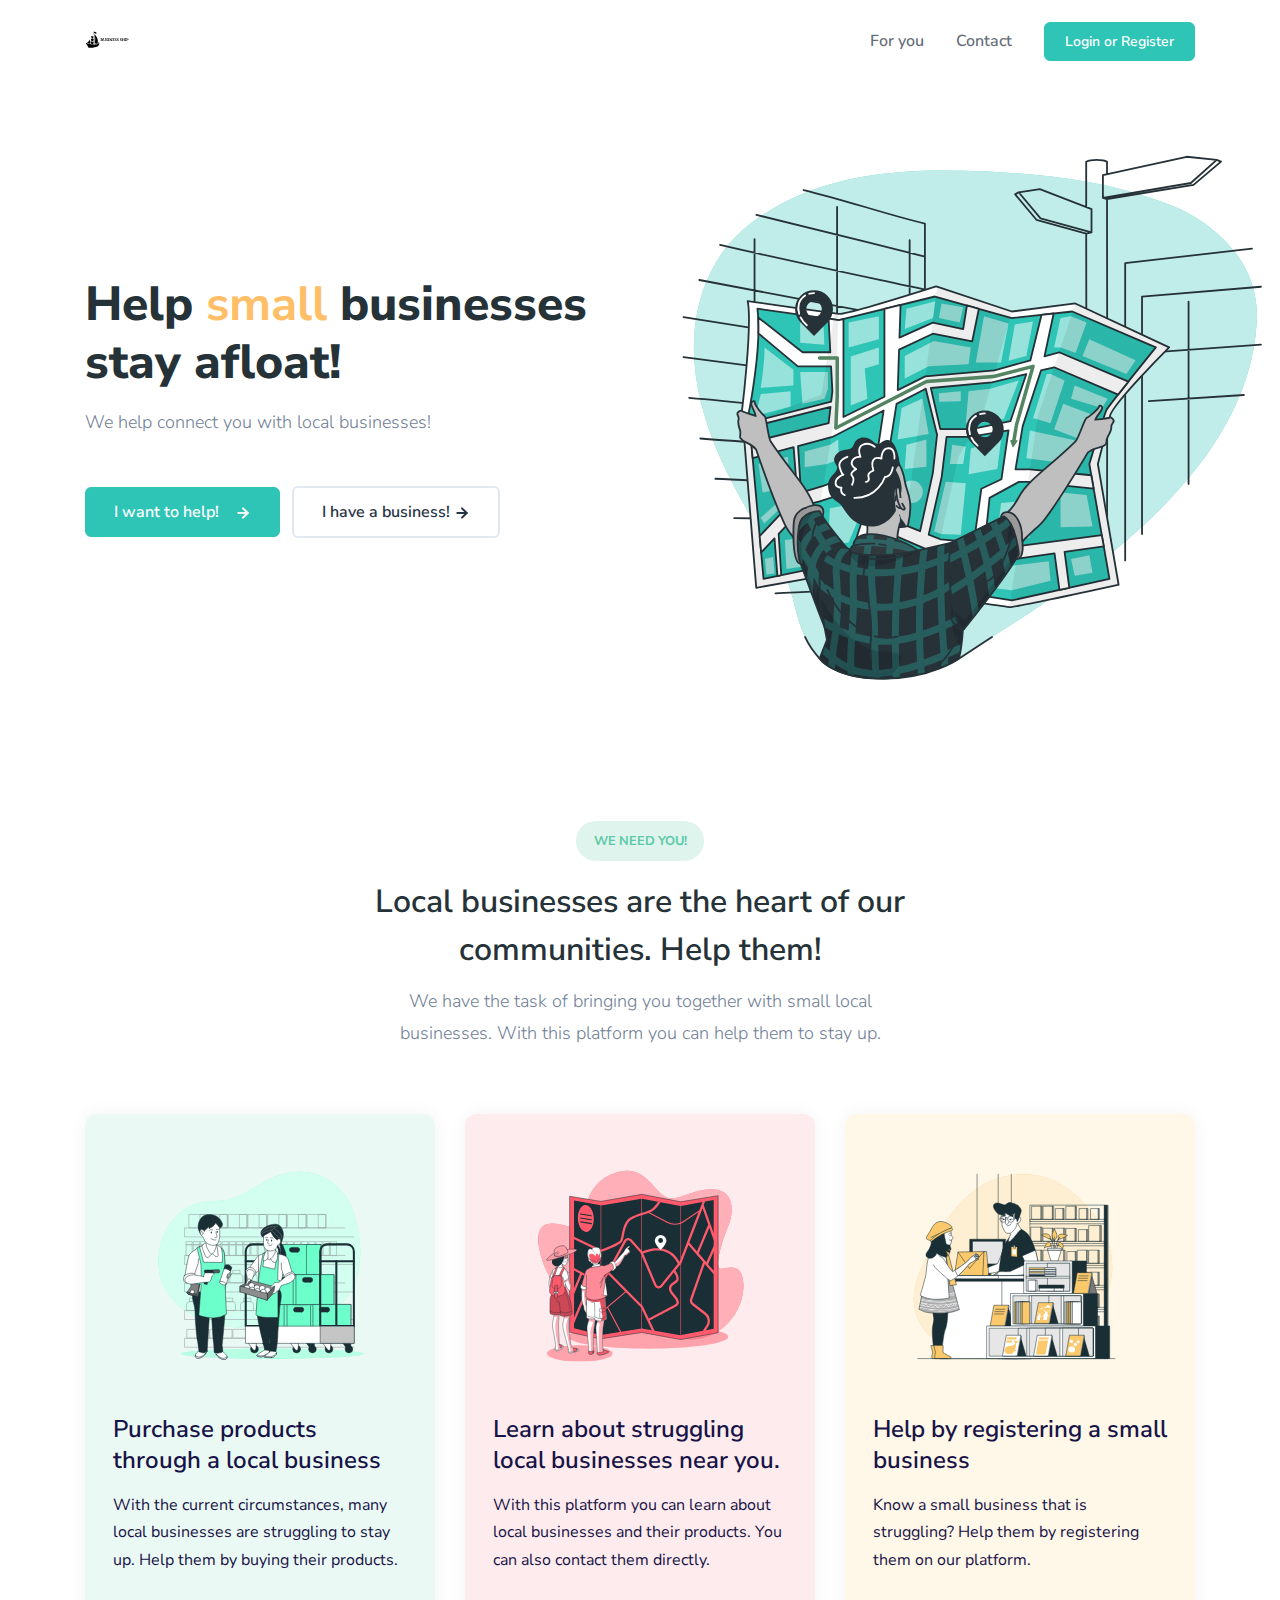
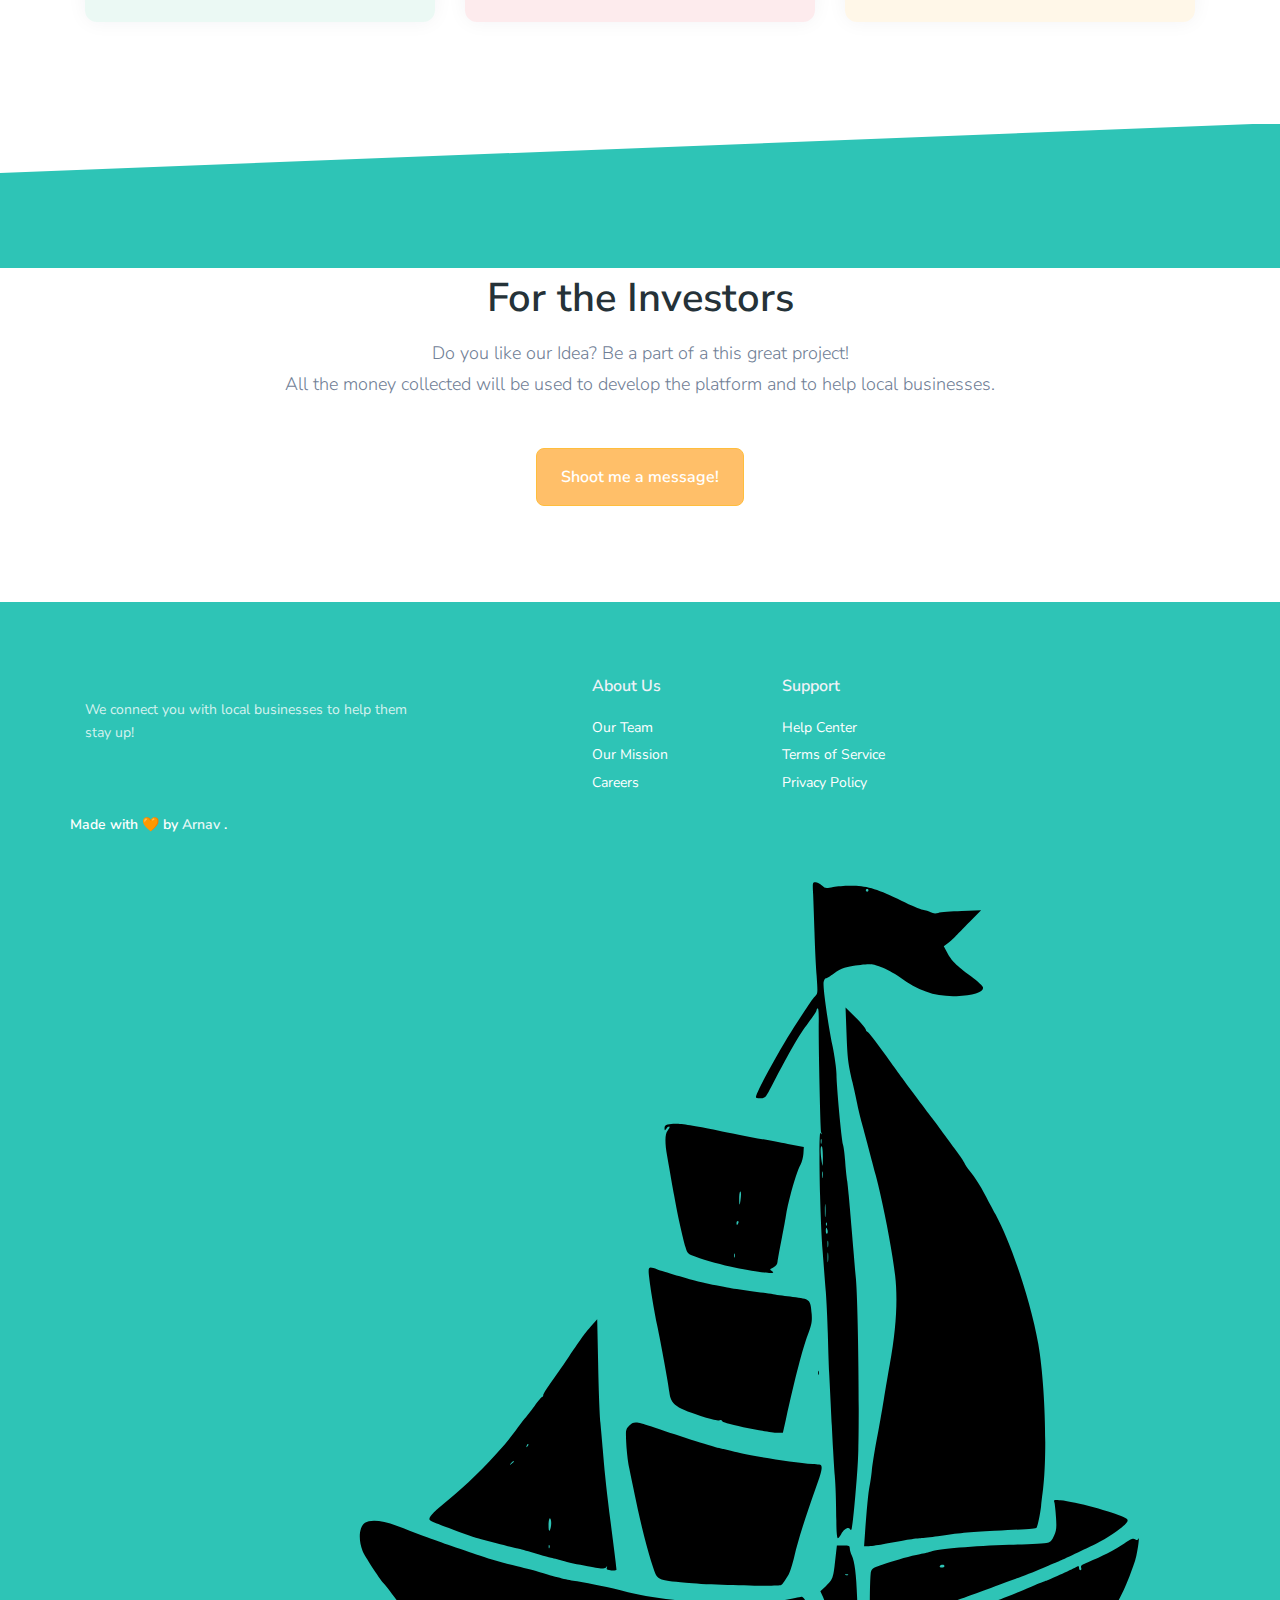
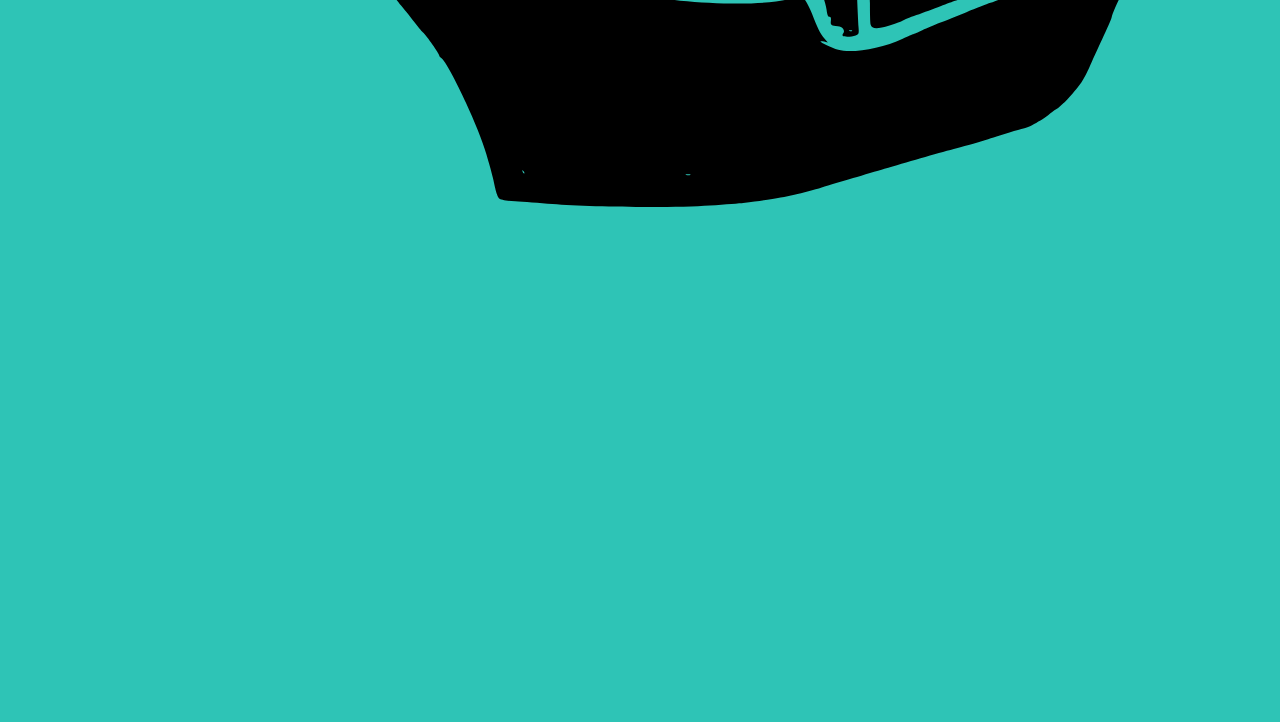
==== commit d9825d6e: "Update index.html" ====
--- a/index.html
+++ b/index.html
@@ -131,14 +131,14 @@
           <div class="col-12 col-md-7 col-lg-6 order-md-1 pr-md-5">
             <!-- Heading -->
             <h1 class="display-4 text-center text-md-left mb-3">Help <strong class="text-primary">small
-            </strong> businesses at this time 
+            </strong> businesses stay afloat!
              
             </h1>
             <!-- Text -->
-            <p class="lead text-center text-md-left text-muted">We connect you with local businesses!            </p>
+            <p class="lead text-center text-md-left text-muted">We help connect you with local businesses!            </p>
             <!-- Buttons -->
             <div class="text-center text-md-left mt-5">
-              <a href="#help" class="btn btn-primary btn-icon">
+              <a href="#" class="btn btn-primary btn-icon">
                 <span class="btn-inner--text">I want to help!
                 </span>
                 <span class="btn-inner--icon">
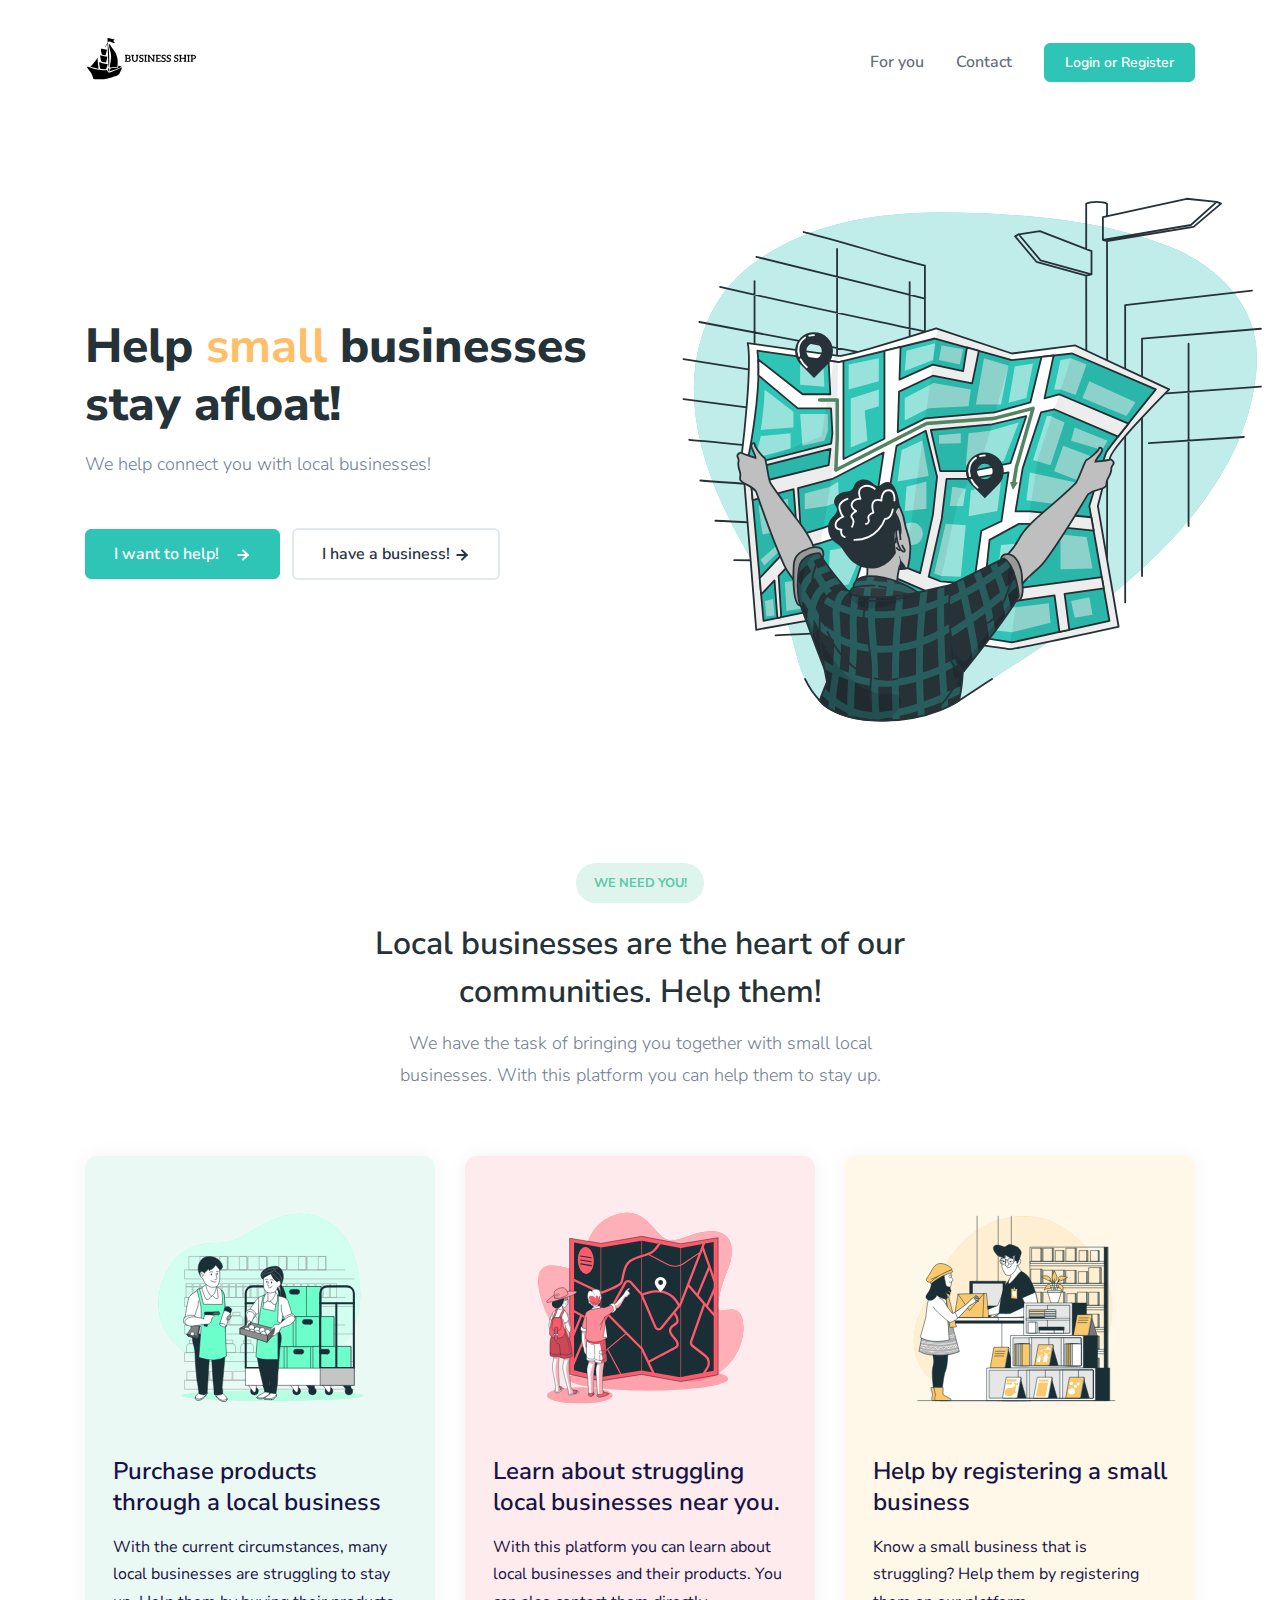
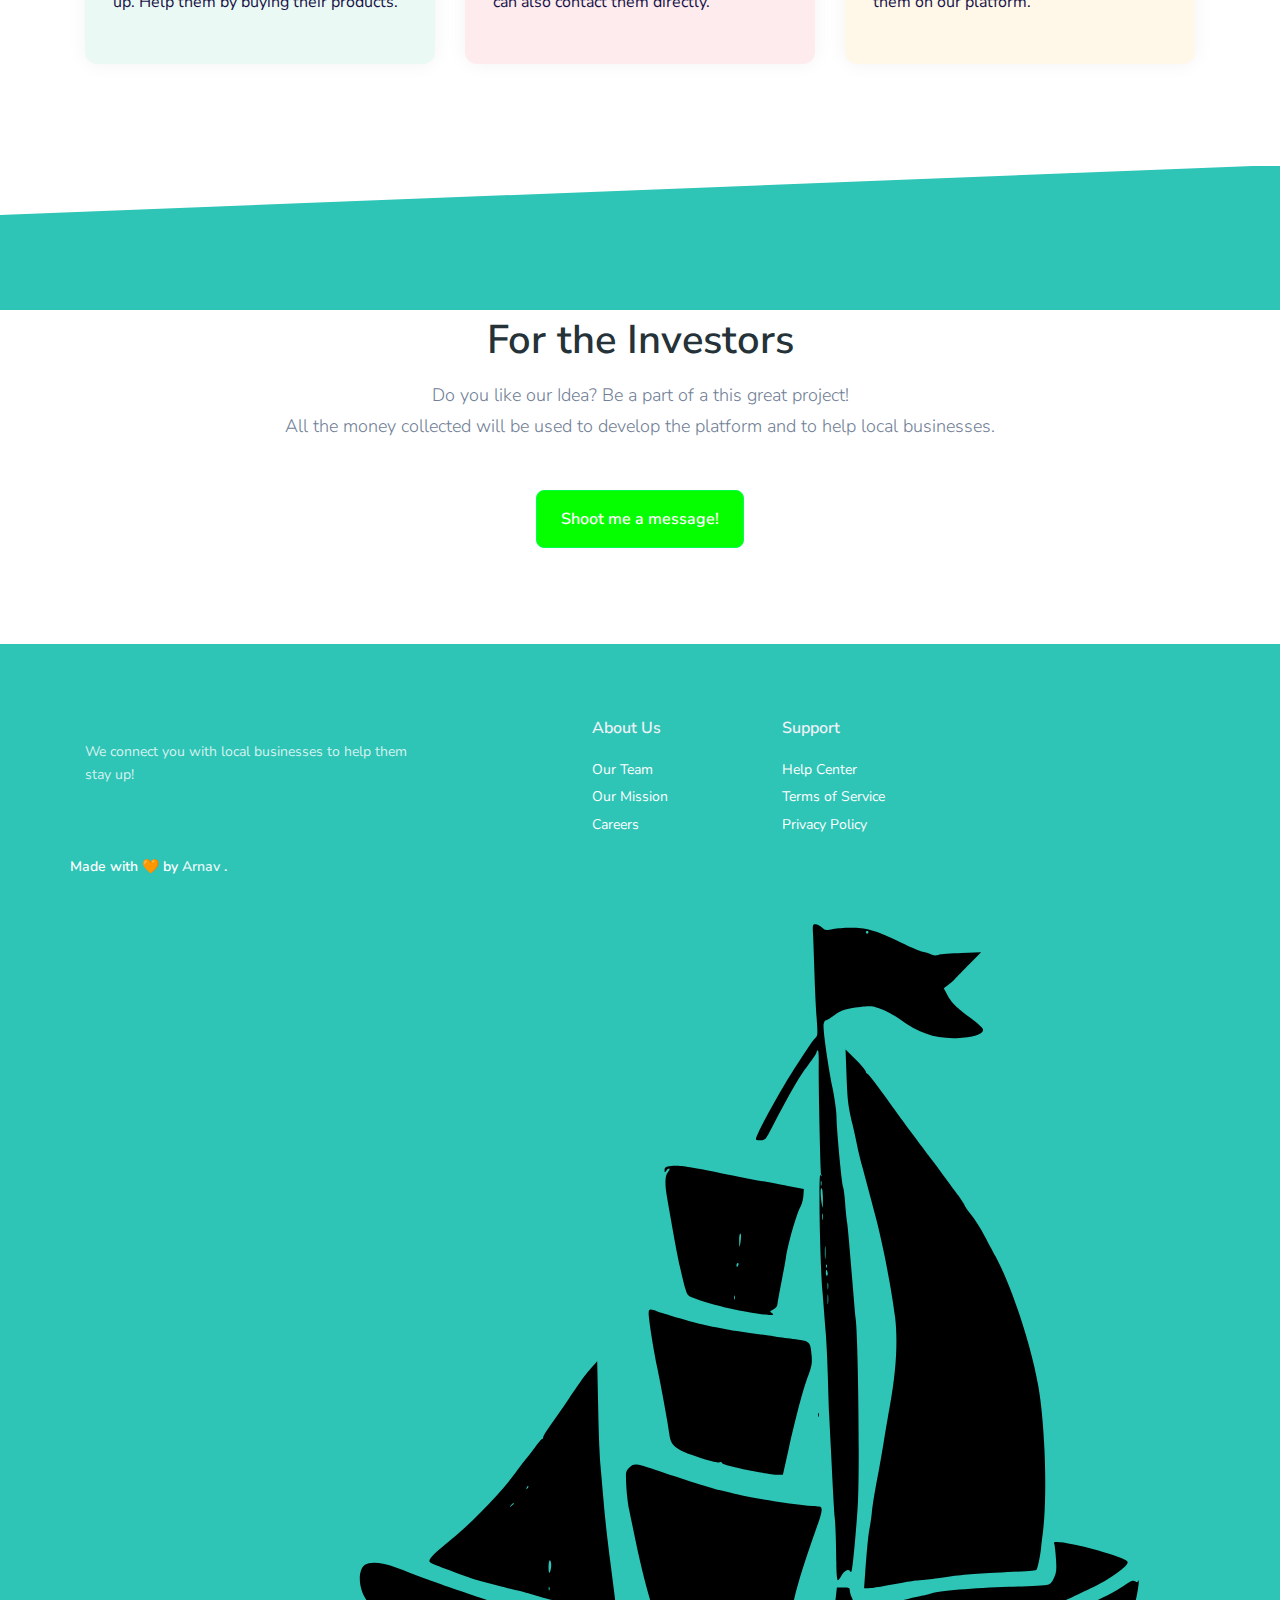
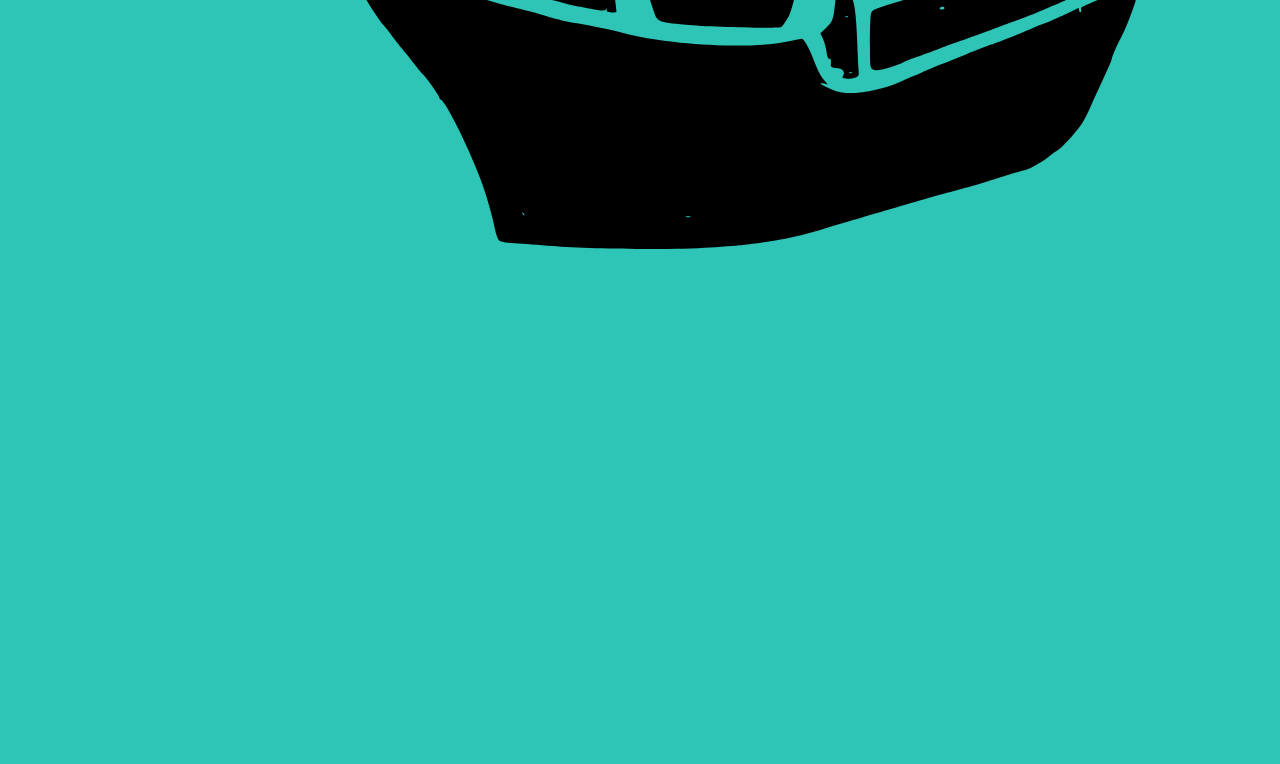
==== commit 64b39d9a: "Update index.html" ====
--- a/index.html
+++ b/index.html
@@ -73,7 +73,10 @@
       <div class="container">
         <!-- Brand -->
         <a class="navbar-brand" href="/">
-          <img alt="Image placeholder" src="assets/img/brand/BusinessShip-nobg.svg" id="navbar-logo width="50000" height="60000"">
+          <img alt="Image placeholder" src="assets/img/brand/BusinessShip-nobg.svg" id="navbar-logo width=" 50000"="" height="60000" "="" style="
+    width: 120px;
+    height: 100px;
+">
         </a>
         <!-- Toggler -->
         <button class="navbar-toggler" type="button" data-toggle="collapse" data-target="#navbarCollapse" aria-controls="navbarCollapse" aria-expanded="false" aria-label="Toggle navigation">
--- a/assets/css/style.css
+++ b/assets/css/style.css
@@ -582,7 +582,7 @@
 .btn-info.disabled,.btn-info:disabled{color:#fff;border-color:#50b5ff;background-color:#50b5ff}
 .btn-info:not(:disabled):not(.disabled):active,.btn-info:not(:disabled):not(.disabled).active,.show > .btn-info.dropdown-toggle{color:#fff;border-color:#109aff;background-color:#1d9fff}
 .btn-info:not(:disabled):not(.disabled):active:focus,.btn-info:not(:disabled):not(.disabled).active:focus,.show > .btn-info.dropdown-toggle:focus{box-shadow:0 0 0 rgba(80,181,255,.35)}
-.btn-warning{color:#fff;border-color:#ffbe3d;background-color:#FFBF69;box-shadow:none}
+.btn-warning{color:#fff;border-color: #00ff4e;background-color: #06ff00;box-shadow:none}
 .btn-warning:hover{color:#fff;border-color:#ffad0a;background-color:#ffb117}
 .btn-warning:focus,.btn-warning.focus{box-shadow:none,0 0 0 rgba(255,190,61,.35)}
 .btn-warning.disabled,.btn-warning:disabled{color:#fff;border-color:#ffbe3d;background-color:#ffbe3d}
@@ -5288,4 +5288,4 @@
 .hljs-bullet,.hljs-selector-tag,.hljs-selector-id,.hljs-selector-class,.hljs-selector-attr,.hljs-selector-pseudo{color:#d7ba7d}
 .hljs-addition{display:inline-block;width:100%;background-color:#144212}
 .hljs-deletion{display:inline-block;width:100%;background-color:#600}
-.carousel-control-prev-icon,.carousel-indicators,.carousel-control-next-icon{filter:invert(100%)}+.carousel-control-prev-icon,.carousel-indicators,.carousel-control-next-icon{filter:invert(100%)}
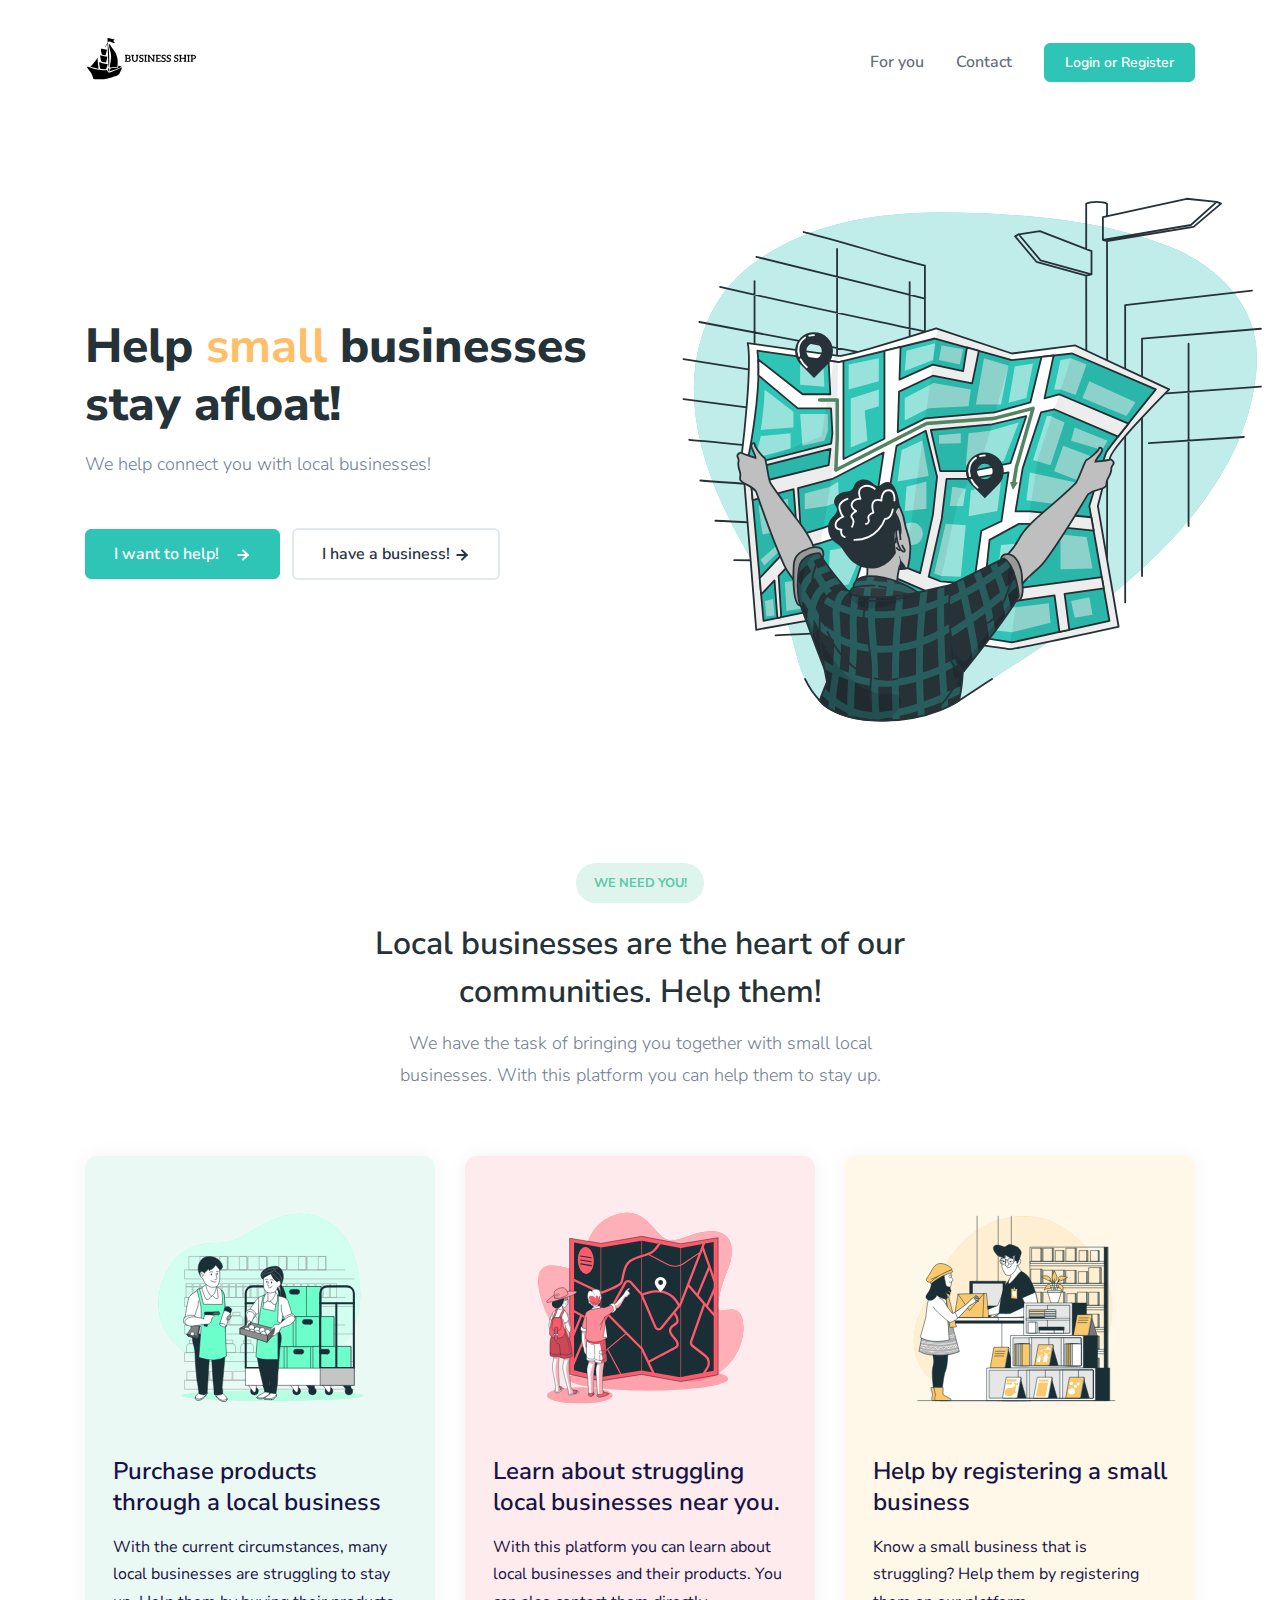
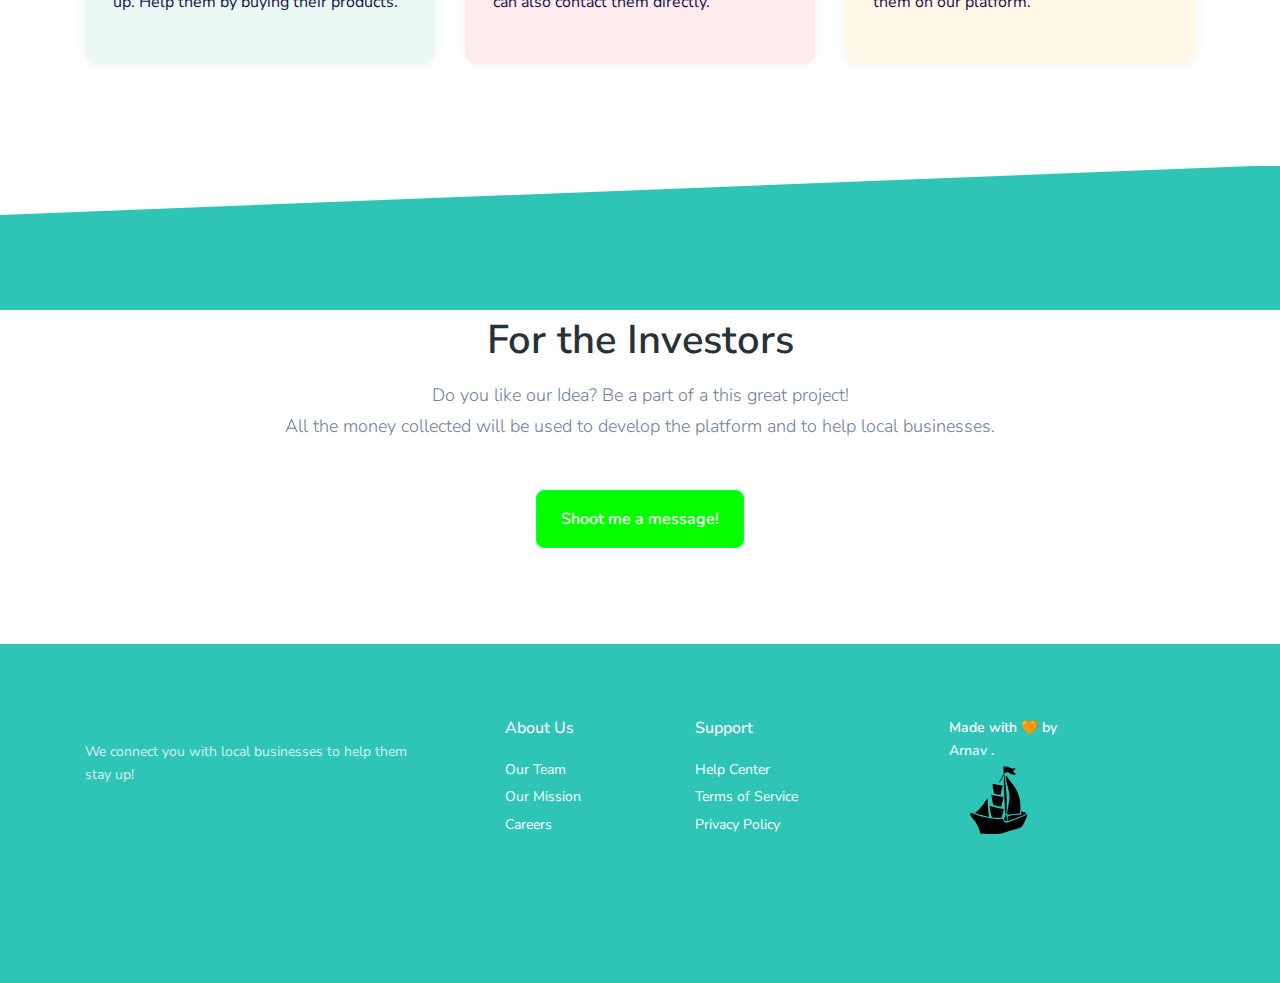
==== commit a322da03: "Update index.html" ====
--- a/index.html
+++ b/index.html
@@ -314,8 +314,10 @@
                 <a href="https://www.arnavgoel.xyz" class="font-weight-bold" target="_blank">Arnav
                 </a>.
 
-                <a href="register.html">
-                  <img alt="Image placeholder" src="assets/img/brand/logo (1).svg" id="footer-logo">
+                <a href="https://github.com/arncv/Business-Ship">
+                  <img alt="Image placeholder" src="assets/img/brand/logo (1).svg" id="footer-logo" style="
+    width: 100px;
+">
                 </a>
               </div>
             </div>
